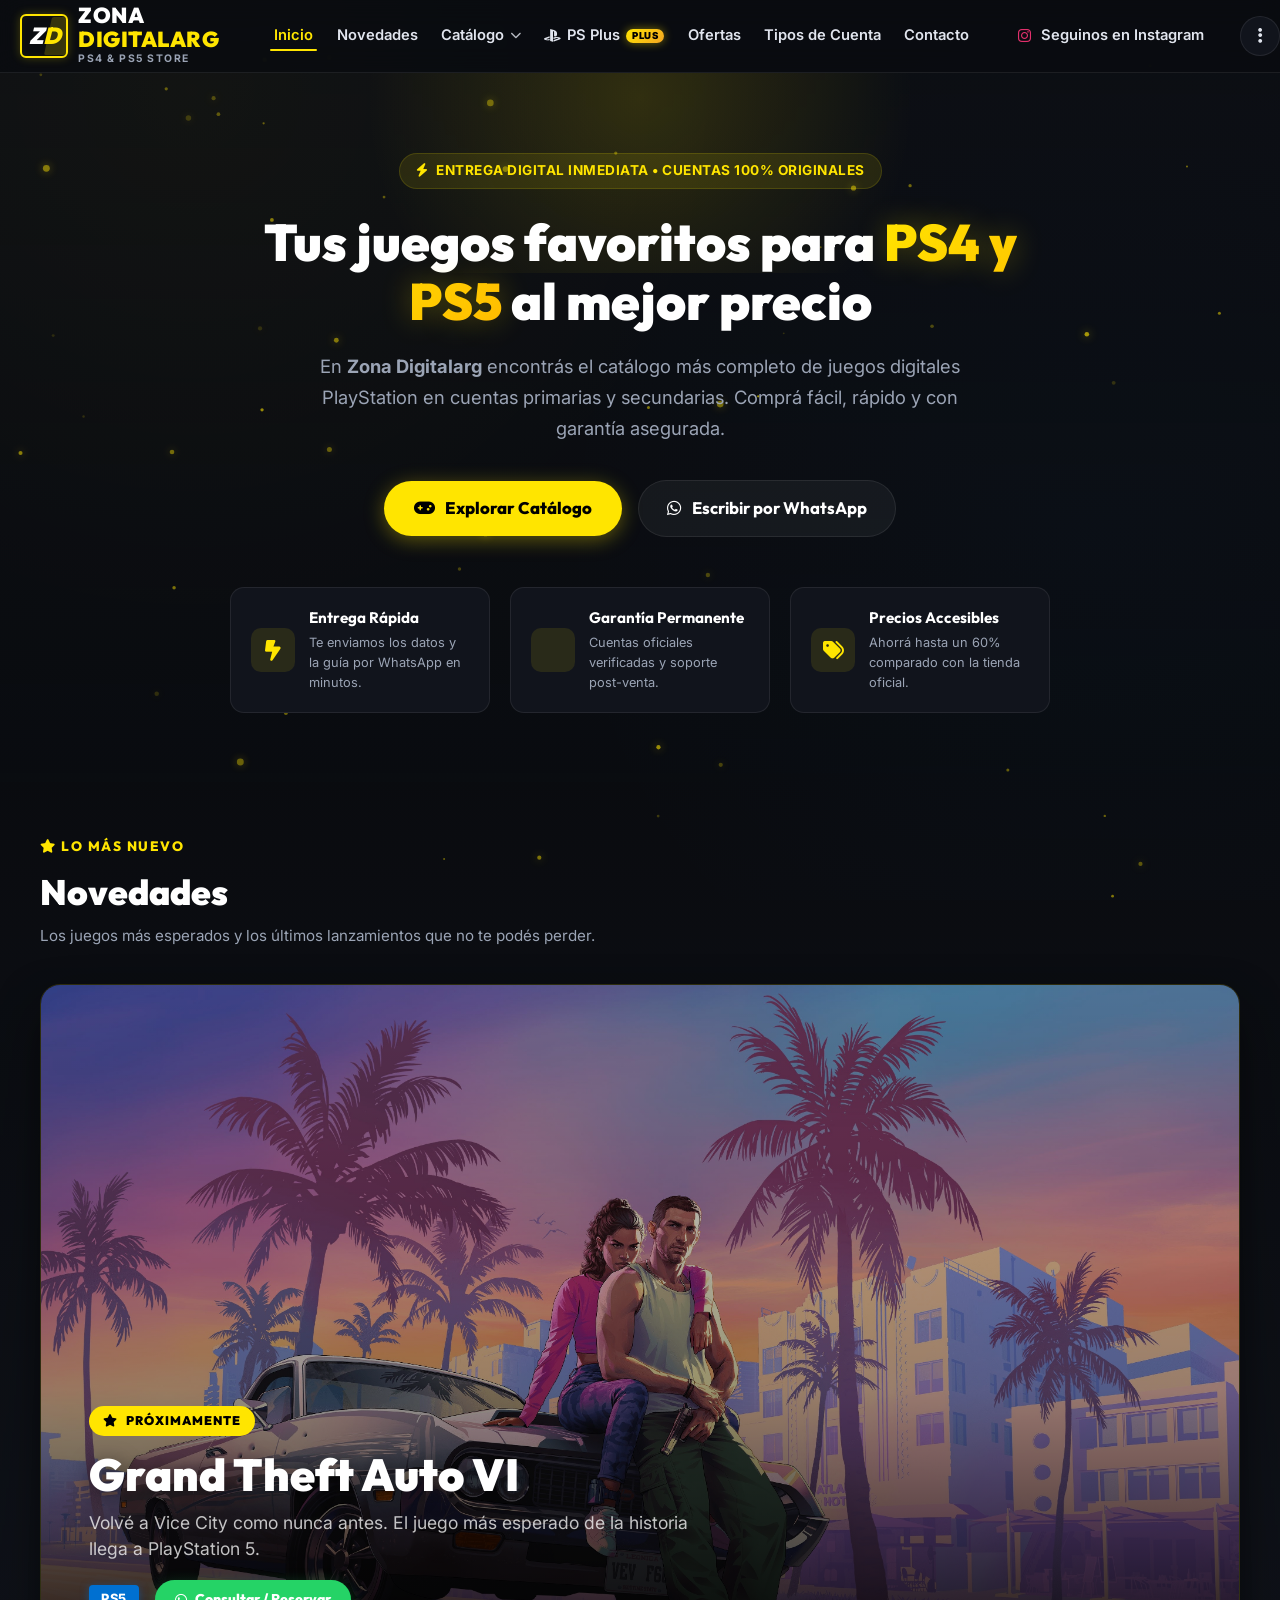
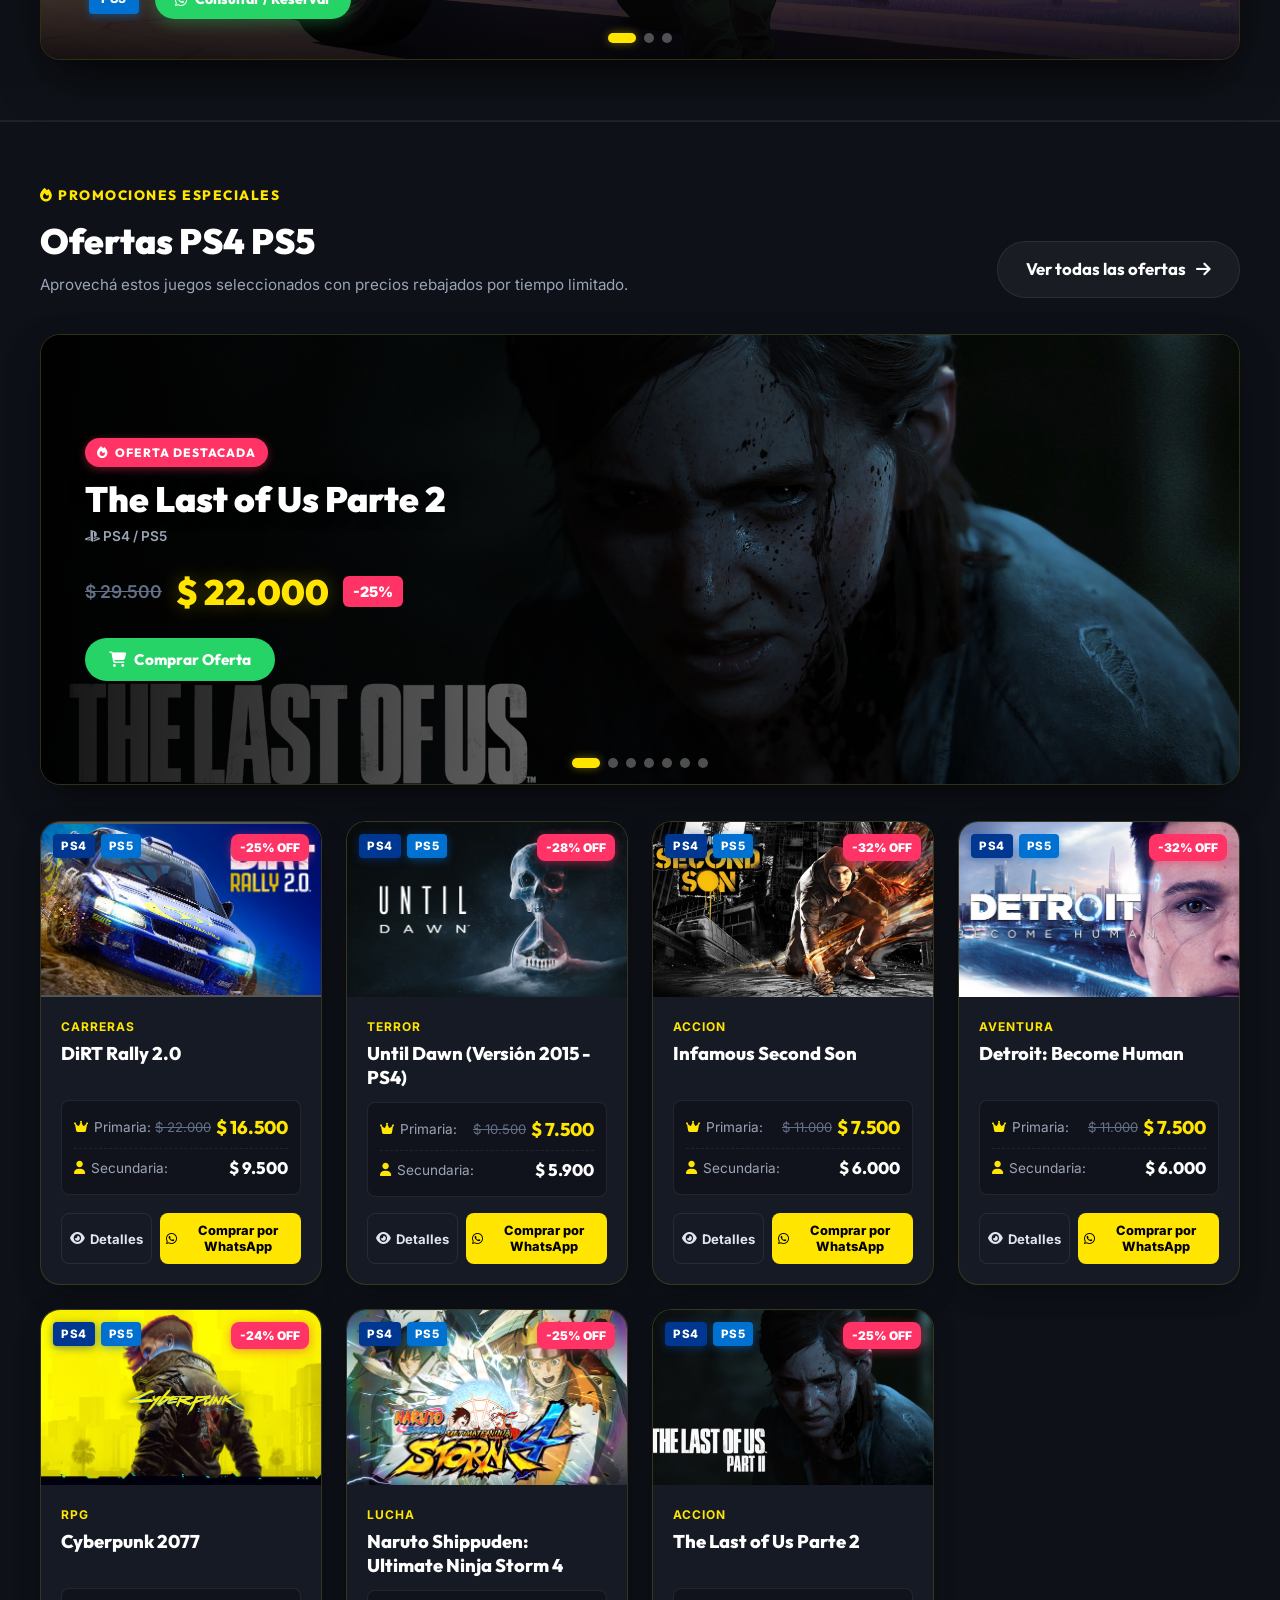
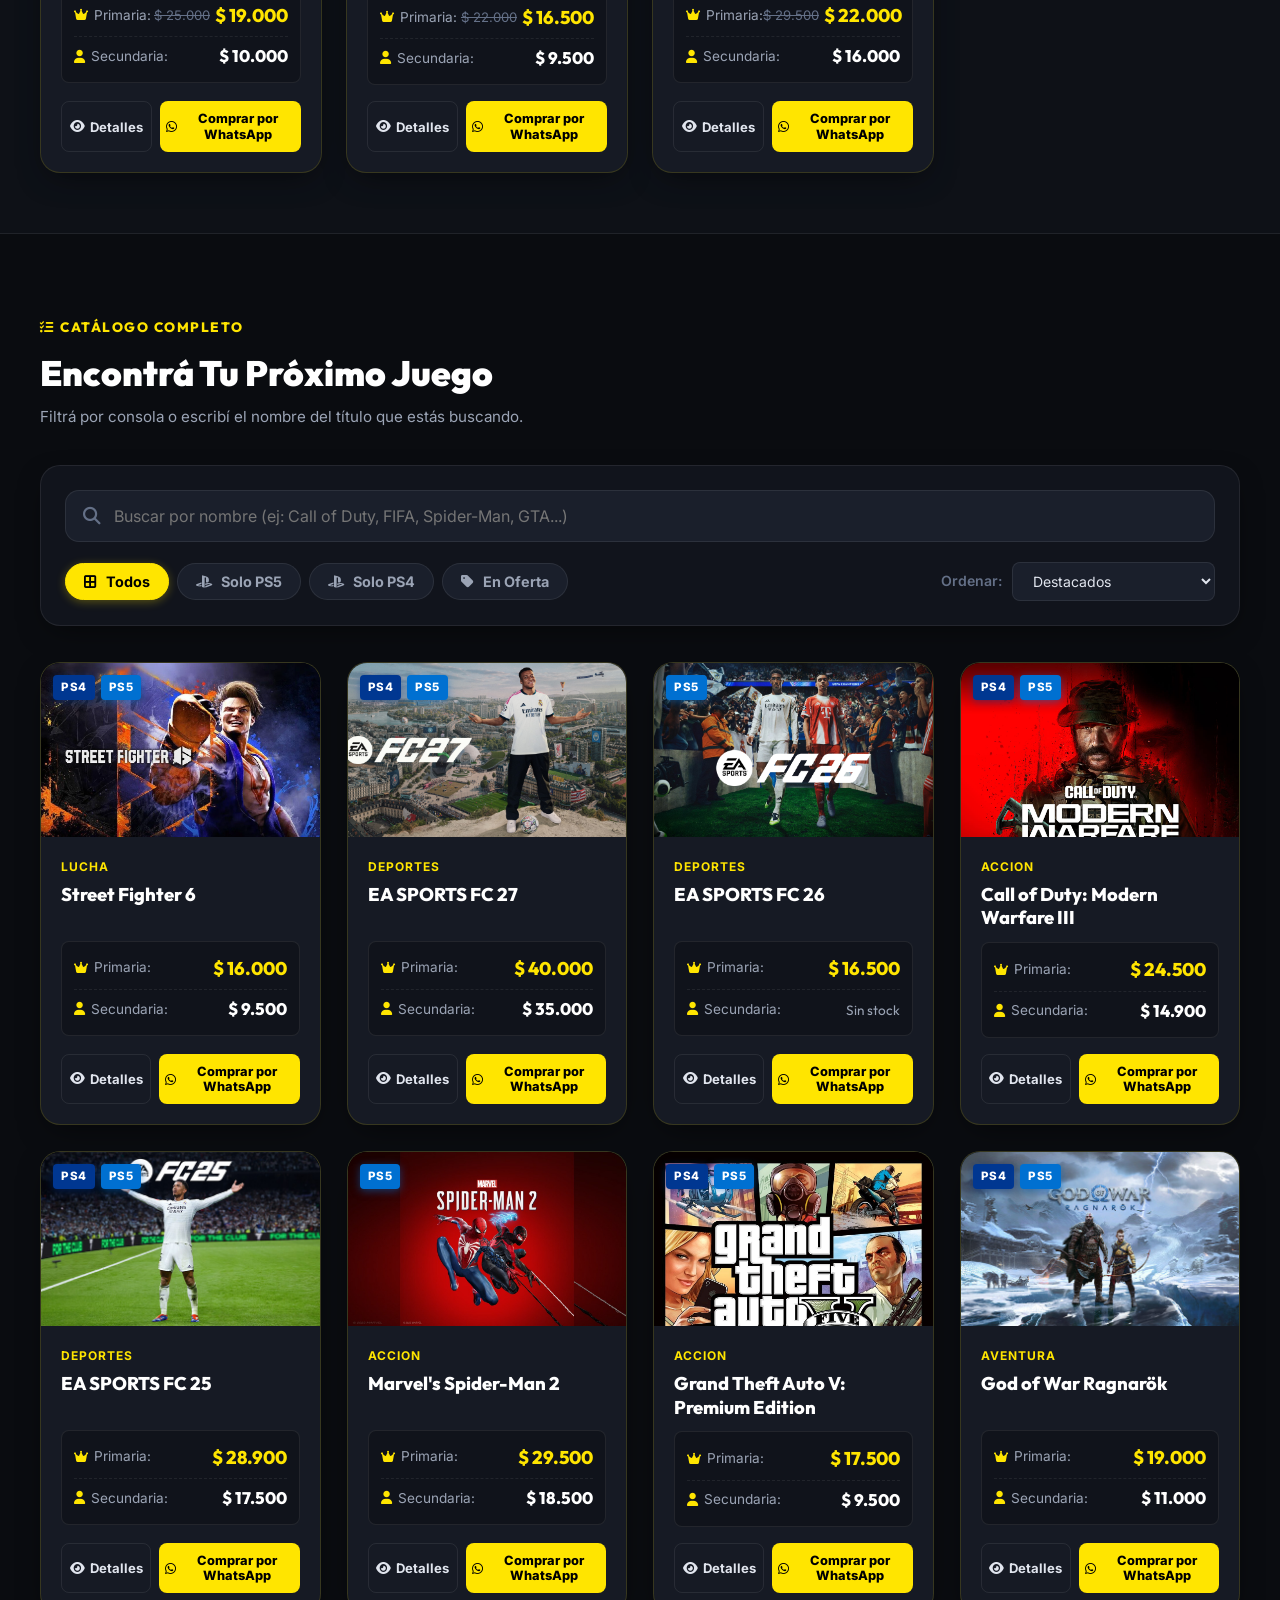
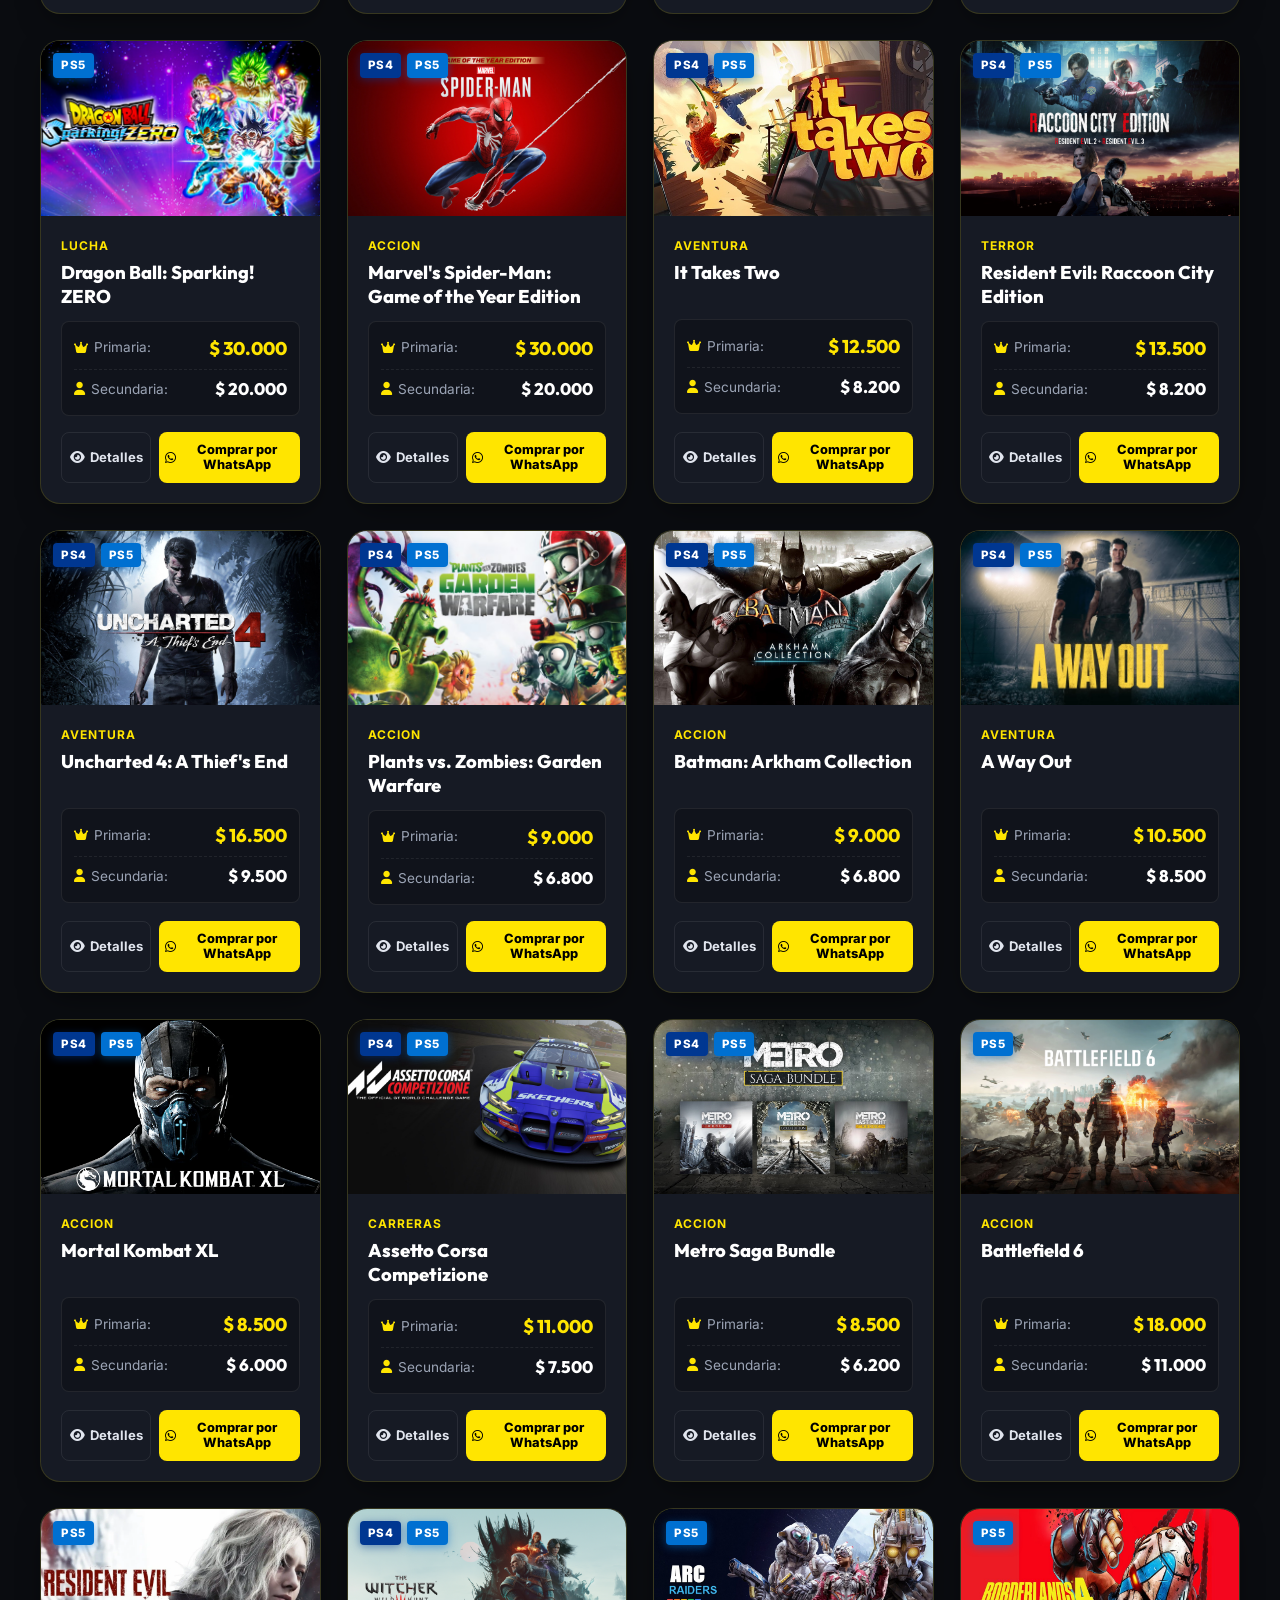
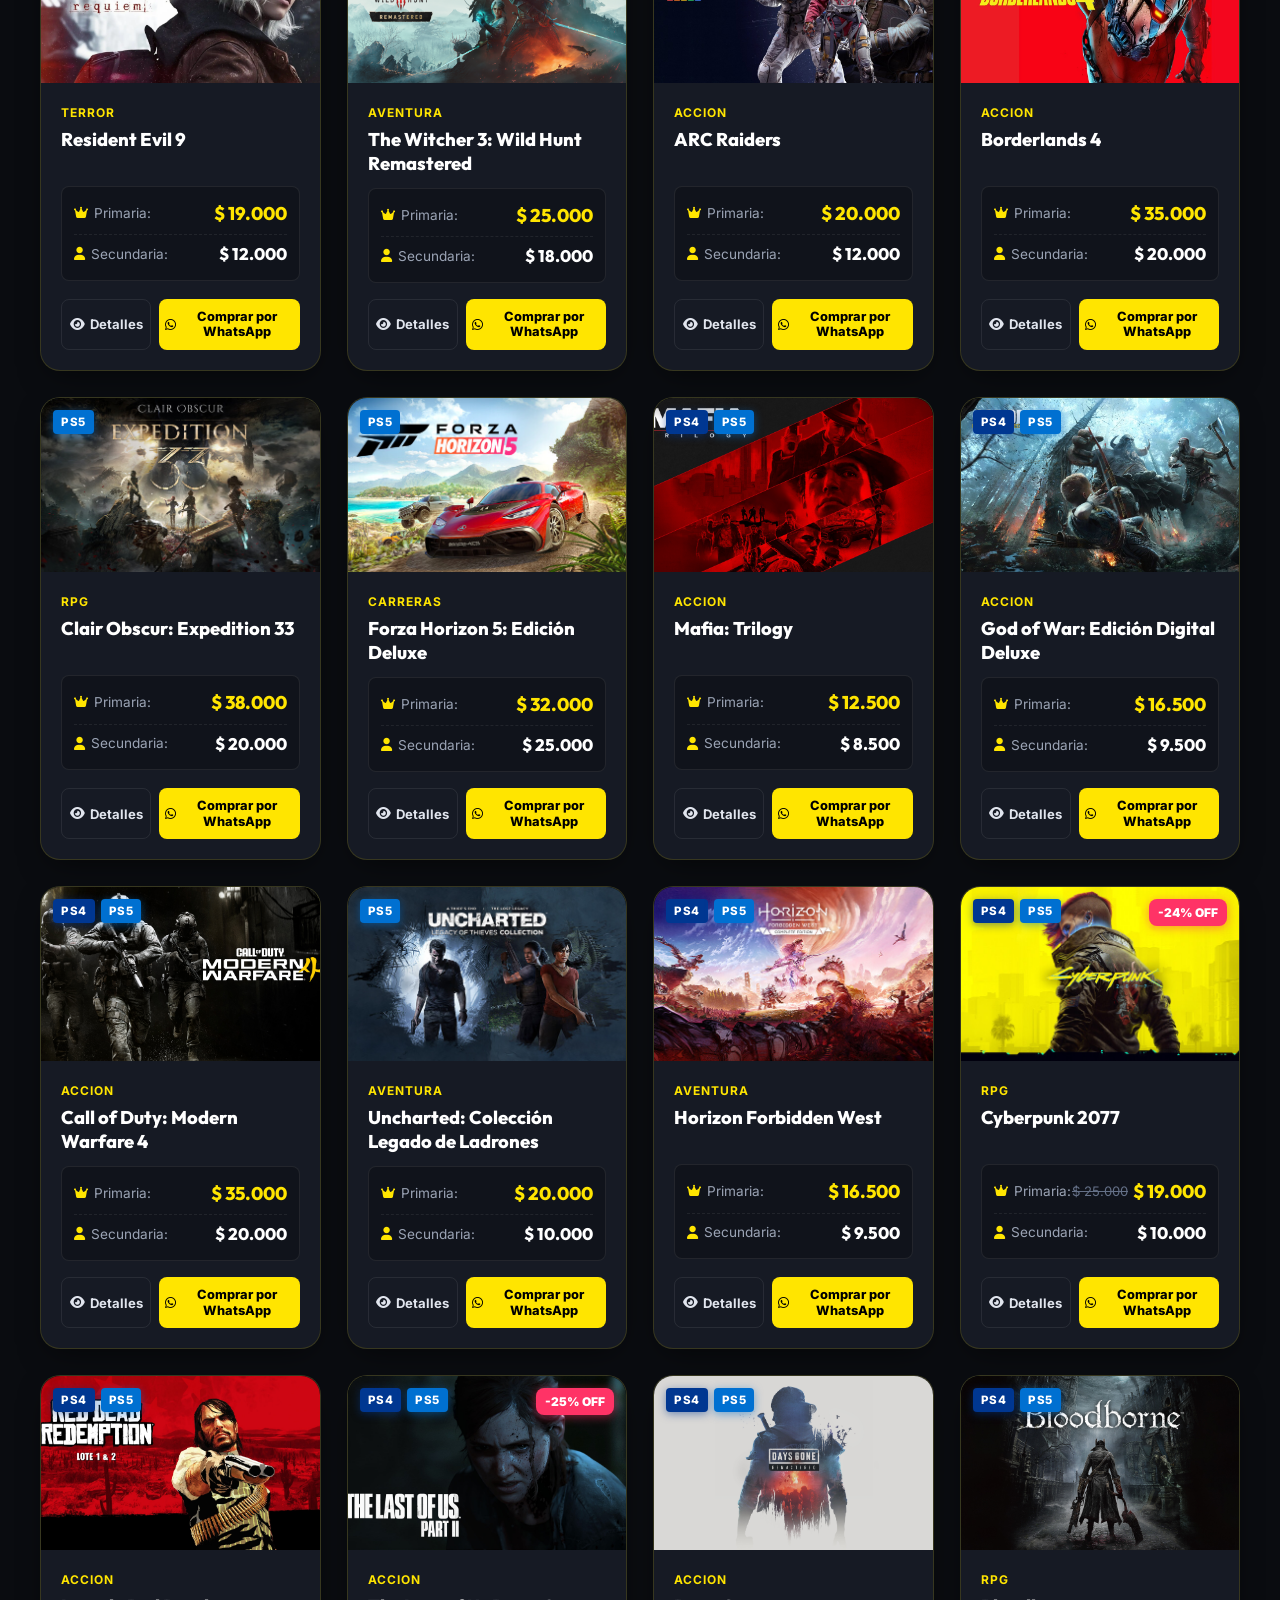
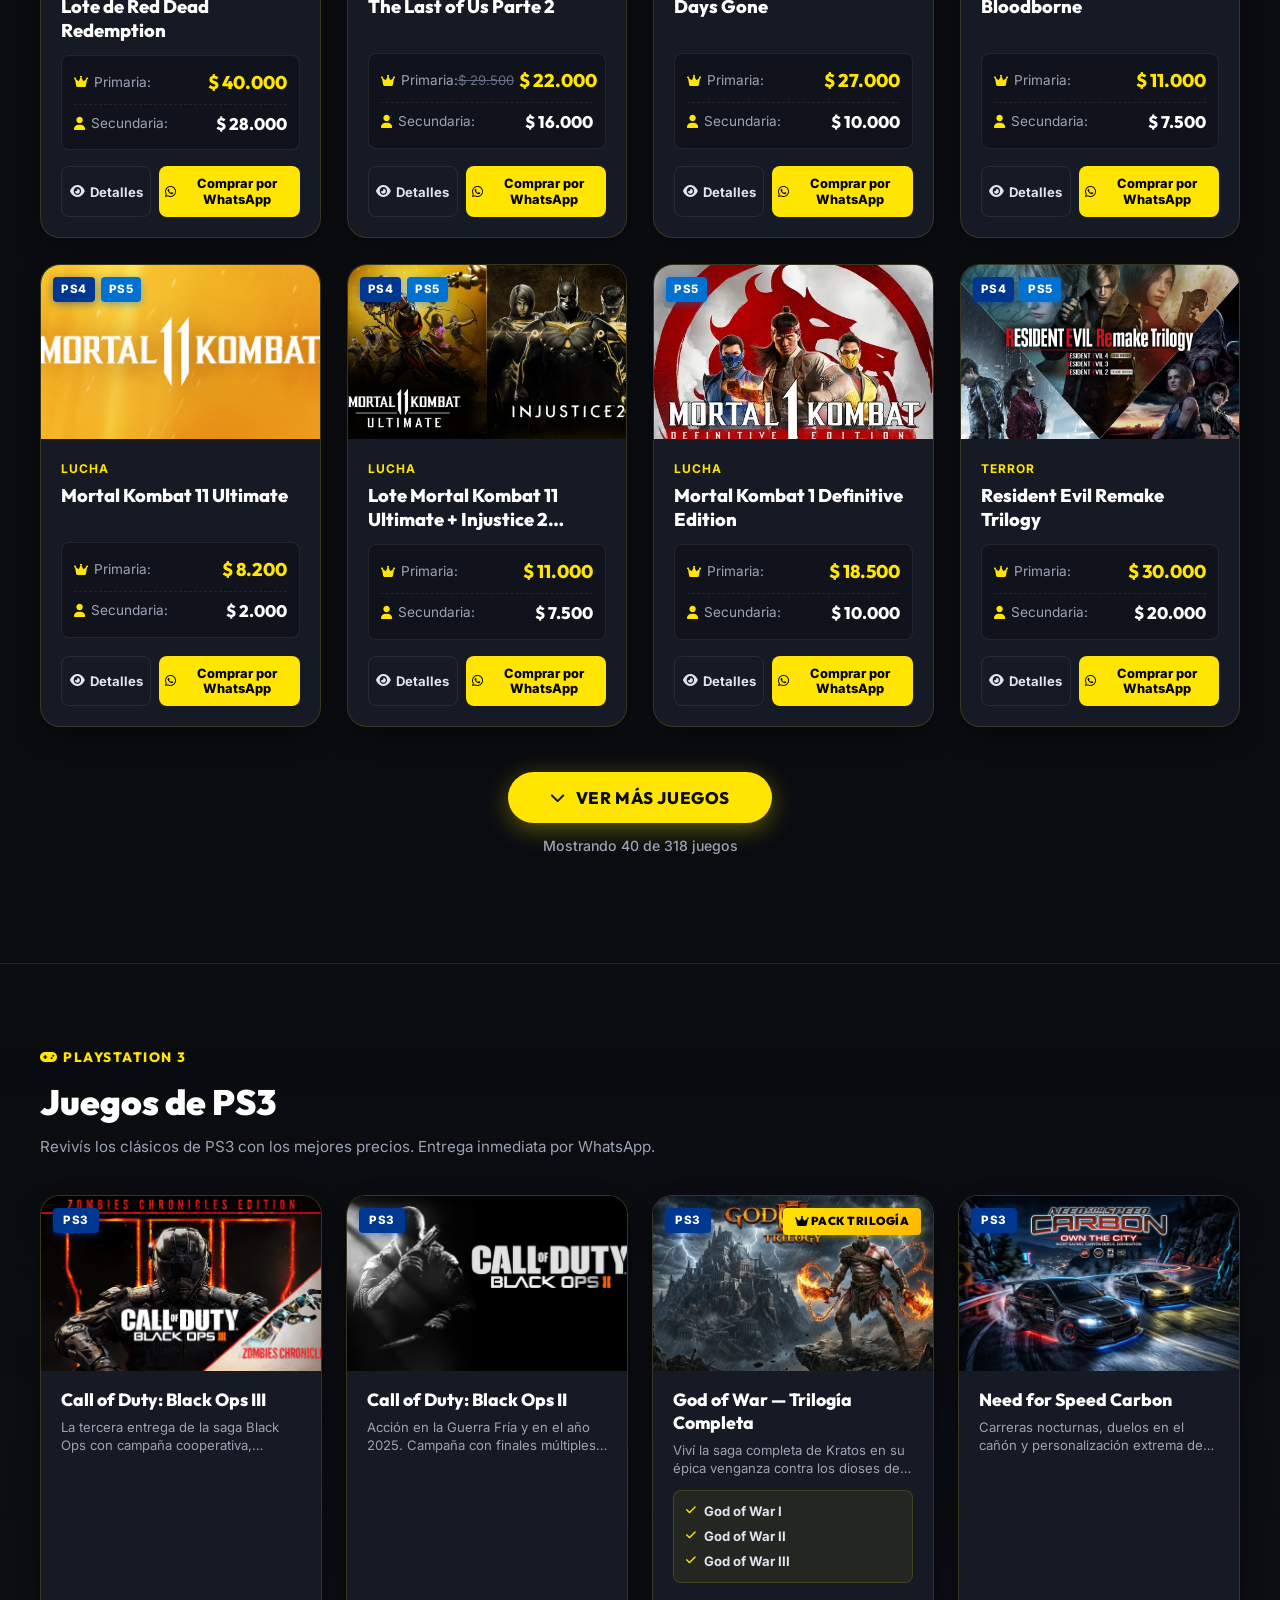
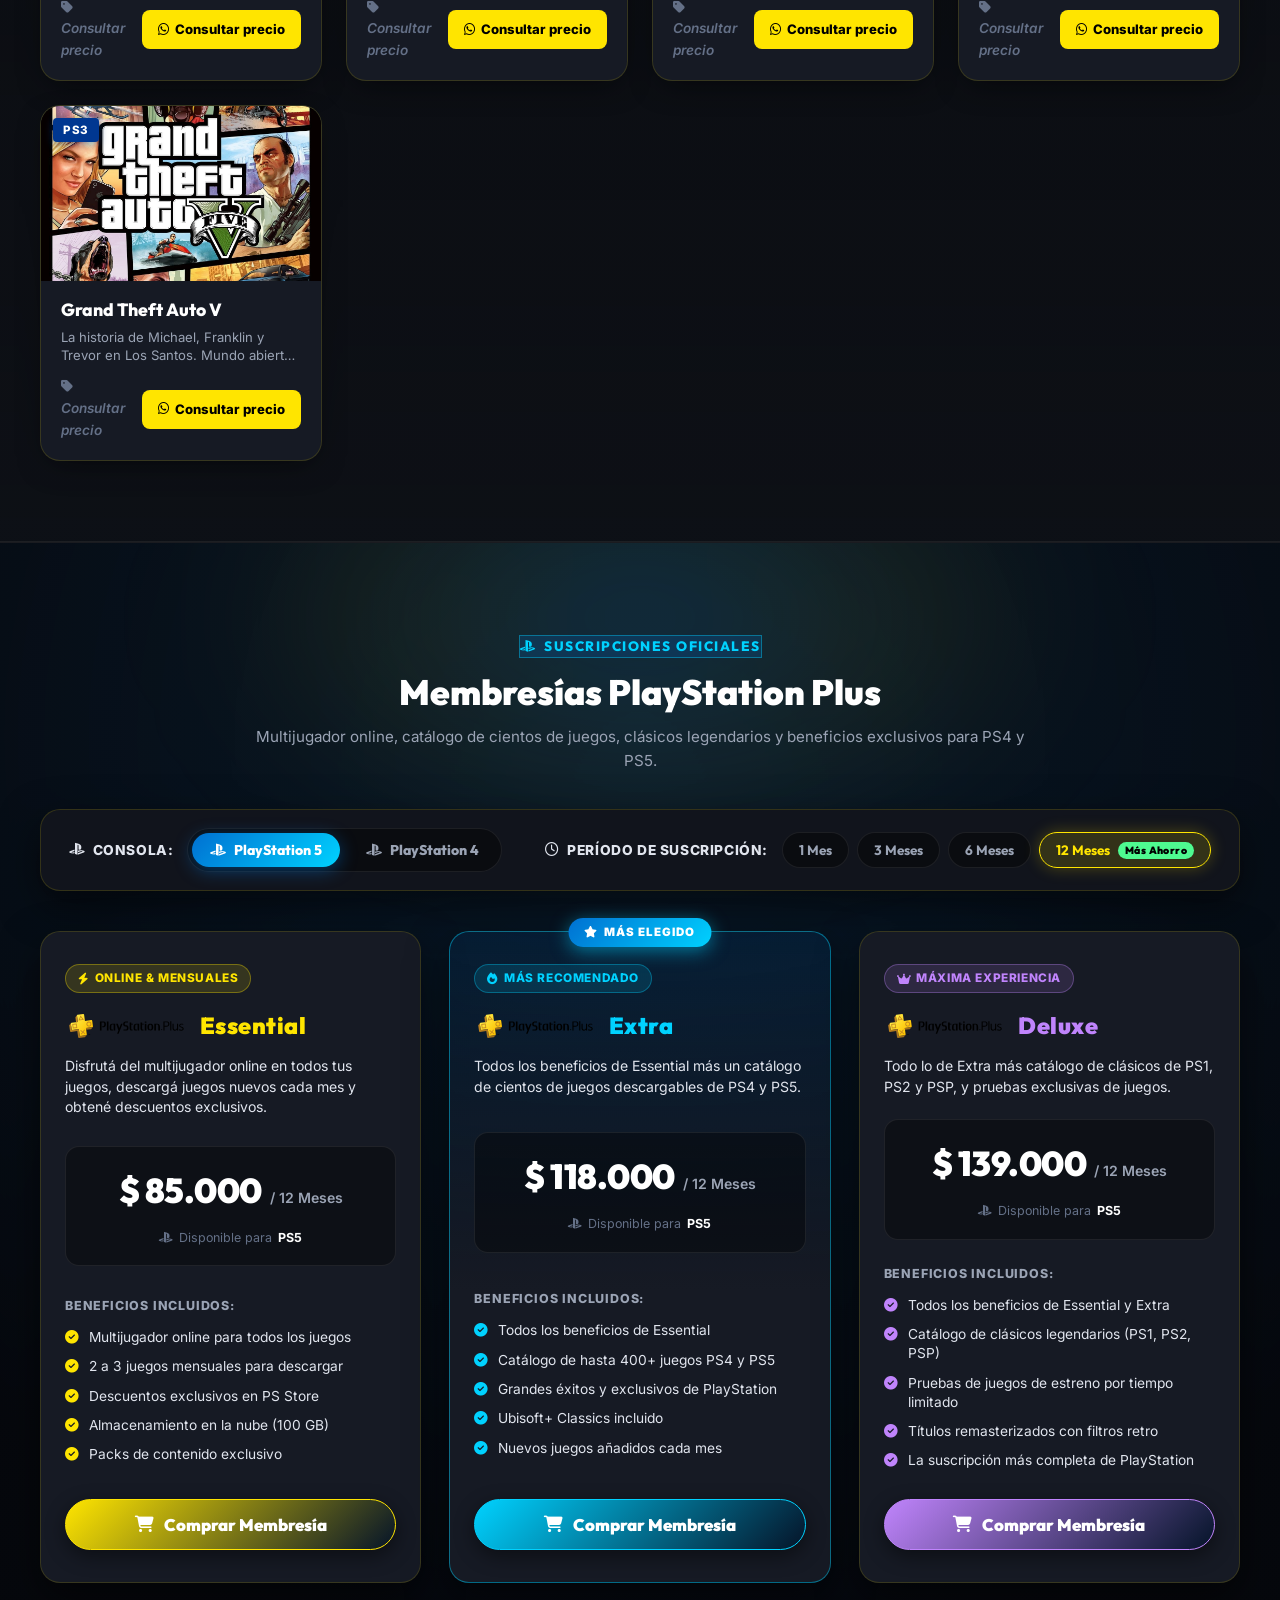
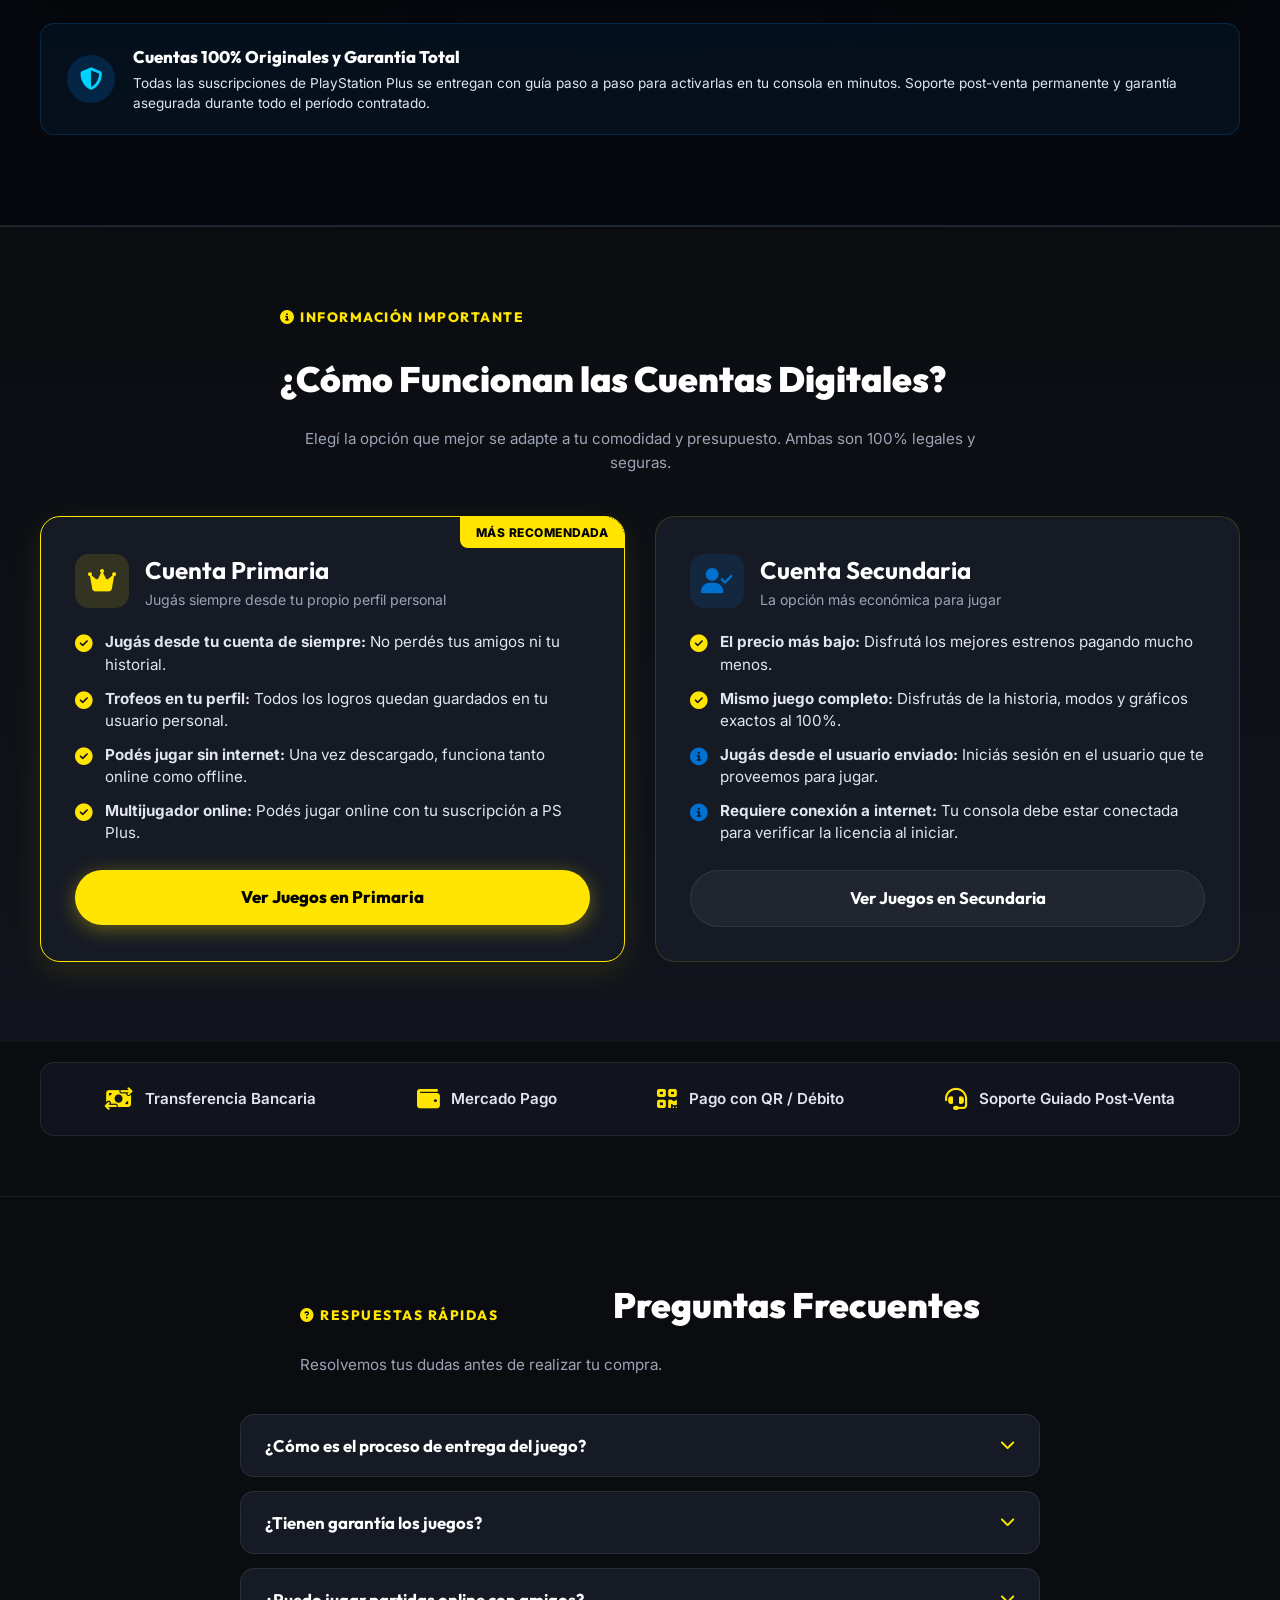
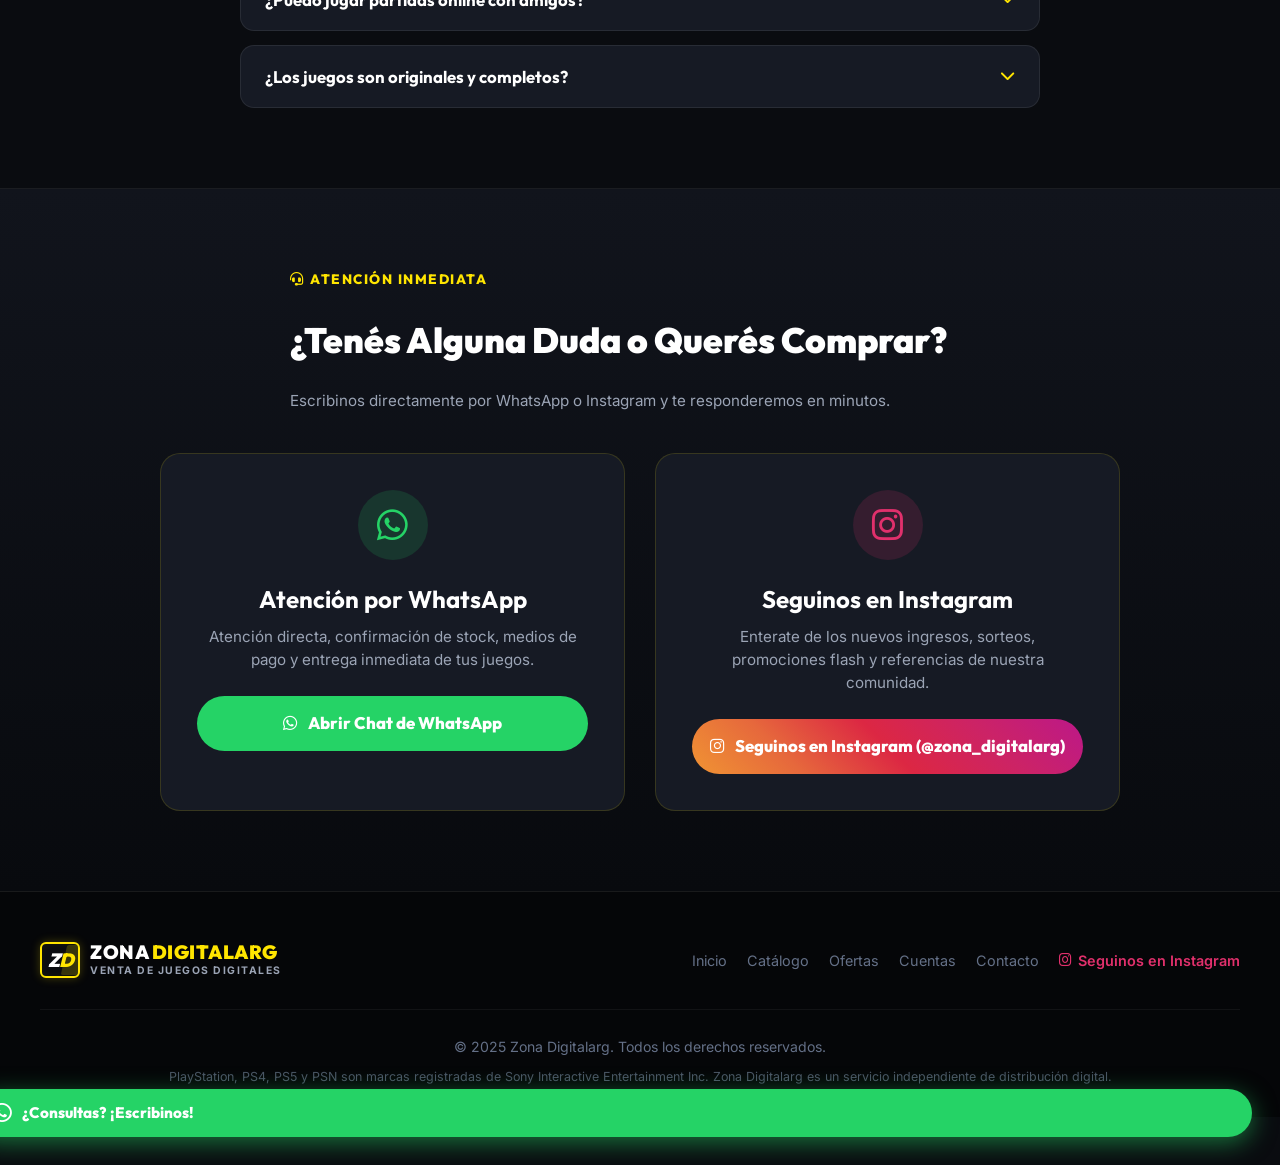
==== index.html @ 9604662e "Add files via upload" ====
<!DOCTYPE html>
<html lang="es">
<head>
    <meta charset="UTF-8">
    <meta name="viewport" content="width=device-width, initial-scale=1.0">
    <title>Zona Digitalarg | Juegos Digitales PS4 y PS5 - Cuentas Originales y Garantía</title>
    <meta name="description" content="Catálogo online de Zona Digitalarg. Encontrá los mejores juegos digitales para PlayStation 4 y PlayStation 5. Cuentas primarias y secundarias con entrega inmediata y garantía.">
    
    <!-- Favicon & Iconos Oficiales -->
    <link rel="icon" type="image/png" href="zd-logo-icon.png">
    <link rel="apple-touch-icon" href="zd-logo-icon.png">

    <!-- Open Graph (Facebook, Instagram, WhatsApp, Messenger) -->
    <meta property="og:type" content="website">
    <meta property="og:url" content="https://zonadigitalarg.com.ar/">
    <meta property="og:title" content="Zona Digitalarg | Juegos Digitales PS4 y PS5">
    <meta property="og:description" content="🎮 Los mejores juegos digitales para PS4 y PS5. Cuentas primarias y secundarias originales con entrega inmediata por WhatsApp y garantía total. ¡Mirá nuestro catálogo y ofertas!">
    <meta property="og:image" content="https://zonadigitalarg.com.ar/og-banner.jpg">
    <meta property="og:image:secure_url" content="https://zonadigitalarg.com.ar/og-banner.jpg">
    <meta property="og:image:type" content="image/jpeg">
    <meta property="og:image:width" content="1200">
    <meta property="og:image:height" content="630">
    <meta property="og:image:alt" content="Zona Digitalarg - Juegos Digitales PS4 y PS5">
    <meta property="og:site_name" content="Zona Digitalarg">
    <meta property="og:locale" content="es_AR">

    <!-- Twitter / X Cards -->
    <meta name="twitter:card" content="summary_large_image">
    <meta name="twitter:url" content="https://zonadigitalarg.com.ar/">
    <meta name="twitter:title" content="Zona Digitalarg | Juegos Digitales PS4 y PS5">
    <meta name="twitter:description" content="Los mejores juegos digitales para PlayStation 4 y PlayStation 5 al mejor precio en pesos argentinos con garantía oficial.">
    <meta name="twitter:image" content="https://zonadigitalarg.com.ar/og-banner.jpg">
    
    <!-- Google Fonts: Outfit y Inter -->
    <link rel="preconnect" href="https://fonts.googleapis.com">
    <link rel="preconnect" href="https://fonts.gstatic.com" crossorigin>
    <link href="https://fonts.googleapis.com/css2?family=Inter:wght@400;500;600;700&family=Outfit:wght@600;700;800;900&display=swap" rel="stylesheet">
    
    <!-- FontAwesome 6 (Iconos oficiales) -->
    <link rel="stylesheet" href="https://cdnjs.cloudflare.com/ajax/libs/font-awesome/6.4.2/css/all.min.css">
    
    <!-- Hoja de Estilos -->
    <link rel="stylesheet" href="style.css?v=3.0">
</head>
<body>

    <!-- Canvas para partículas animadas del fondo -->
    <canvas id="particlesCanvas"></canvas>

    <!-- ====================================================================
         1. ENCABEZADO Y BARRA DE NAVEGACIÓN
         ==================================================================== -->
    <header class="site-header" id="header">
        <div class="container nav-container">
            <!-- Logo ZONA DIGITALARG (Esquina superior izquierda) -->
            <a href="#inicio" class="logo logo-custom" id="mainLogo">
                <div class="logo-zd-badge" id="logoIconContainer">
                    <div class="logo-zd-brush"></div>
                    <span class="logo-zd-text"><span class="logo-zd-z">Z</span><span class="logo-zd-d">D</span></span>
                </div>
                <div class="logo-text">
                    <div class="logo-title">ZONA <span>DIGITALARG</span></div>
                    <span class="logo-badge">PS4 &amp; PS5 Store</span>
                </div>
            </a>

            <!-- Menú de Navegación Principal -->
            <nav>
                <ul class="nav-links" id="navLinks">
                    <li><a href="#inicio" class="nav-link active">Inicio</a></li>
                    <li><a href="#novedades" class="nav-link">Novedades</a></li>
                    <li class="nav-dropdown-item" id="catalogoDropdownItem">
                        <a href="#catalogo" class="nav-link nav-link-dropdown" id="catalogoMenuLink">
                            <span>Catálogo</span>
                            <i class="fa-solid fa-chevron-down nav-dropdown-icon"></i>
                        </a>
                        <ul class="nav-dropdown-menu" id="catalogoDropdown">
                            <li><a href="#catalogo" class="dropdown-link" data-filter-plat="PS4"><i class="fa-brands fa-playstation"></i> <span>Juegos de PS4</span></a></li>
                            <li><a href="#catalogo" class="dropdown-link" data-filter-plat="PS5"><i class="fa-brands fa-playstation"></i> <span>Juegos de PS5</span></a></li>
                            <li><a href="#ps3-games" class="dropdown-link" data-target="ps3"><i class="fa-solid fa-gamepad"></i> <span>Juegos de PS3</span></a></li>
                        </ul>
                    </li>
                    <li><a href="#ps-plus" class="nav-link nav-link-psplus" id="navPsPlusLink"><i class="fa-brands fa-playstation"></i> <span>PS Plus</span> <span class="nav-psplus-tag">PLUS</span></a></li>
                    <li><a href="#ofertas" class="nav-link">Ofertas</a></li>
                    <li><a href="#cuentas-info" class="nav-link">Tipos de Cuenta</a></li>
                    <li><a href="#contacto" class="nav-link">Contacto</a></li>
                    <li><a href="https://www.instagram.com/zona_digitalarg/" target="_blank" rel="noopener noreferrer" class="nav-link nav-link-ig" id="navIgLink"><i class="fa-brands fa-instagram"></i> <span>Seguinos en Instagram</span></a></li>
                </ul>
            </nav>

            <!-- Acciones Derecha: Menú 3 Puntos y WhatsApp -->
            <div class="nav-actions">
                <!-- Menú de Tres Puntos (Opciones Secundarias) -->
                <div class="dots-menu-container">
                    <button class="btn-dots" id="dotsMenuBtn" aria-label="Menú de opciones secundarias" title="Más opciones">
                        <i class="fa-solid fa-ellipsis-vertical"></i>
                    </button>
                    <!-- Menú Desplegable -->
                    <div class="dots-dropdown" id="dotsDropdown">
                        <button class="dots-item" onclick="openInfoModal('comoComprar')">
                            <i class="fa-solid fa-cart-shopping"></i>
                            <span>¿Cómo comprar?</span>
                        </button>
                        <button class="dots-item" onclick="openInfoModal('tiposCuenta')">
                            <i class="fa-solid fa-users-gear"></i>
                            <span>Primaria vs Secundaria</span>
                        </button>
                        <button class="dots-item" onclick="openInfoModal('garantia')">
                            <i class="fa-solid fa-shield-halved"></i>
                            <span>Garantía y Seguridad</span>
                        </button>
                        <div class="dots-divider"></div>
                        <button class="dots-item" onclick="openInfoModal('faq')">
                            <i class="fa-solid fa-circle-question"></i>
                            <span>Preguntas Frecuentes</span>
                        </button>
                        <div class="dots-divider"></div>
                        <a href="https://www.instagram.com/zona_digitalarg/" target="_blank" rel="noopener noreferrer" class="dots-item" id="dotsIgLink" style="text-decoration: none;">
                            <i class="fa-brands fa-instagram" style="color: #E1306C;"></i>
                            <span>Seguinos en Instagram</span>
                        </a>
                    </div>
                </div>

                <!-- Botón Contacto WhatsApp en Nav -->
                <a href="https://wa.me/5491124660453?text=Hola%2C%20quiero%20hacer%20una%20consulta%20sobre%20los%20juegos%20digitales%20%F0%9F%8E%AE" target="_blank" rel="noopener noreferrer" class="btn-nav-wa" id="navWaBtn" title="Contactar por WhatsApp">
                    <i class="fa-brands fa-whatsapp"></i>
                    <span>WhatsApp</span>
                </a>

                <!-- Botón Menú Mobile Hamburguesa -->
                <button class="mobile-toggle" id="mobileToggle" aria-label="Abrir menú de navegación">
                    <i class="fa-solid fa-bars"></i>
                </button>
            </div>
        </div>
    </header>


    <!-- ====================================================================
         2. SECCIÓN HERO (PORTADA PRINCIPAL)
         ==================================================================== -->
    <section class="hero" id="inicio">
        <div class="hero-glow"></div>
        <div class="container hero-content">
            <div class="hero-pill">
                <i class="fa-solid fa-bolt"></i>
                <span>ENTREGA DIGITAL INMEDIATA • CUENTAS 100% ORIGINALES</span>
            </div>

            <h1 class="hero-title">
                Tus juegos favoritos para <span class="text-highlight">PS4 y PS5</span> al mejor precio
            </h1>

            <p class="hero-description">
                En <strong>Zona Digitalarg</strong> encontrás el catálogo más completo de juegos digitales PlayStation en cuentas primarias y secundarias. Comprá fácil, rápido y con garantía asegurada.
            </p>

            <div class="hero-buttons">
                <a href="#catalogo" class="btn-primary">
                    <i class="fa-solid fa-gamepad"></i>
                    <span>Explorar Catálogo</span>
                </a>
                <a href="https://wa.me/5491124660453?text=Hola%2C%20quiero%20hacer%20una%20consulta%20sobre%20los%20juegos%20digitales%20%F0%9F%8E%AE" target="_blank" rel="noopener noreferrer" class="btn-secondary" id="heroWaBtn">
                    <i class="fa-brands fa-whatsapp"></i>
                    <span>Escribir por WhatsApp</span>
                </a>
            </div>

            <!-- Badges de Confianza -->
            <div class="hero-features">
                <div class="feature-box">
                    <div class="feature-icon">
                        <i class="fa-solid fa-bolt-lightning"></i>
                    </div>
                    <div class="feature-text">
                        <h4>Entrega Rápida</h4>
                        <p>Te enviamos los datos y la guía por WhatsApp en minutos.</p>
                    </div>
                </div>

                <div class="feature-box">
                    <div class="feature-icon">
                        <i class="fa-solid fa-shield-check"></i>
                    </div>
                    <div class="feature-text">
                        <h4>Garantía Permanente</h4>
                        <p>Cuentas oficiales verificadas y soporte post-venta.</p>
                    </div>
                </div>

                <div class="feature-box">
                    <div class="feature-icon">
                        <i class="fa-solid fa-tags"></i>
                    </div>
                    <div class="feature-text">
                        <h4>Precios Accesibles</h4>
                        <p>Ahorrá hasta un 60% comparado con la tienda oficial.</p>
                    </div>
                </div>
            </div>
        </div>
    </section>


    <!-- ====================================================================
         2.5 SECCIÓN DE NOVEDADES (CARRUSEL)
         ==================================================================== -->
    <section class="novedades-section" id="novedades">
        <div class="container">
            <div class="section-header">
                <div>
                    <span class="section-tag"><i class="fa-solid fa-star"></i> Lo Más Nuevo</span>
                    <h2 class="section-title">Novedades</h2>
                    <p class="section-subtitle">Los juegos más esperados y los últimos lanzamientos que no te podés perder.</p>
                </div>
            </div>

            <!-- Carrusel de Novedades -->
            <div class="novedades-carousel" id="novedadesCarousel">
                <div class="novedades-track" id="novedadesTrack">
                    <!-- Se carga dinámicamente desde app.js -->
                </div>

                <!-- Controles del carrusel -->
                <button class="carousel-btn carousel-btn-prev" id="novedadesPrev" aria-label="Anterior">
                    <i class="fa-solid fa-chevron-left"></i>
                </button>
                <button class="carousel-btn carousel-btn-next" id="novedadesNext" aria-label="Siguiente">
                    <i class="fa-solid fa-chevron-right"></i>
                </button>

                <!-- Indicadores -->
                <div class="carousel-indicators" id="novedadesIndicators">
                    <!-- Se genera dinámicamente -->
                </div>
            </div>
        </div>
    </section>


    <!-- ====================================================================
         3. SECCIÓN DE OFERTAS DESTACADAS
         ==================================================================== -->
    <section class="offers-section" id="ofertas">
        <div class="container">
            <div class="section-header">
                <div>
                    <span class="section-tag"><i class="fa-solid fa-fire"></i> Promociones Especiales</span>
                    <h2 class="section-title">Ofertas PS4 PS5</h2>
                    <p class="section-subtitle">Aprovechá estos juegos seleccionados con precios rebajados por tiempo limitado.</p>
                </div>
                <a href="#catalogo" class="btn-secondary" onclick="filterByOffer()">
                    <span>Ver todas las ofertas</span>
                    <i class="fa-solid fa-arrow-right"></i>
                </a>
            </div>

            <!-- Showcase de Ofertas con imágenes grandes -->
            <div class="offers-showcase" id="offersShowcase">
                <div class="offers-showcase-track" id="offersShowcaseTrack">
                    <!-- Se carga dinámicamente desde app.js -->
                </div>
                <button class="carousel-btn carousel-btn-prev" id="offersPrev" aria-label="Anterior">
                    <i class="fa-solid fa-chevron-left"></i>
                </button>
                <button class="carousel-btn carousel-btn-next" id="offersNext" aria-label="Siguiente">
                    <i class="fa-solid fa-chevron-right"></i>
                </button>
                <div class="carousel-indicators" id="offersIndicators">
                    <!-- Se genera dinámicamente -->
                </div>
            </div>

            <!-- Grilla donde se muestran los juegos en oferta -->
            <div class="offers-grid" id="offersGrid">
                <!-- Se cargará automáticamente desde app.js -->
            </div>
        </div>
    </section>


    <!-- ====================================================================
         4. SECCIÓN CATÁLOGO INTERACTIVO COMPLETO
         ==================================================================== -->
    <section class="catalog-section" id="catalogo">
        <div class="container">
            <div class="section-header">
                <div>
                    <span class="section-tag"><i class="fa-solid fa-list-check"></i> Catálogo Completo</span>
                    <h2 class="section-title">Encontrá Tu Próximo Juego</h2>
                    <p class="section-subtitle">Filtrá por consola o escribí el nombre del título que estás buscando.</p>
                </div>
            </div>

            <!-- Barra de Herramientas: Buscador y Filtros -->
            <div class="catalog-toolbar">
                <!-- Buscador en tiempo real -->
                <div class="search-wrapper">
                    <i class="fa-solid fa-magnifying-glass search-icon"></i>
                    <input type="text" id="searchInput" class="search-input" placeholder="Buscar por nombre (ej: Call of Duty, FIFA, Spider-Man, GTA...)" autocomplete="off">
                    <button class="clear-search-btn" id="clearSearchBtn" title="Limpiar búsqueda">
                        <i class="fa-solid fa-xmark"></i>
                    </button>
                </div>

                <!-- Filtros por Plataforma y Categoría -->
                <div class="filter-row">
                    <div class="platform-filters">
                        <button class="filter-btn active" data-platform="all">
                            <i class="fa-solid fa-border-all"></i> Todos
                        </button>
                        <button class="filter-btn" data-platform="PS5">
                            <i class="fa-brands fa-playstation"></i> Solo PS5
                        </button>
                        <button class="filter-btn" data-platform="PS4">
                            <i class="fa-brands fa-playstation"></i> Solo PS4
                        </button>
                        <button class="filter-btn" data-category="ofertas">
                            <i class="fa-solid fa-tag"></i> En Oferta
                        </button>
                    </div>

                    <!-- Ordenar por Precio -->
                    <div class="sort-wrapper">
                        <label for="sortSelect" class="sort-label">Ordenar:</label>
                        <select id="sortSelect" class="sort-select">
                            <option value="featured">Destacados</option>
                            <option value="price-asc">Precio: Menor a Mayor</option>
                            <option value="price-desc">Precio: Mayor a Menor</option>
                            <option value="name-asc">Nombre: A - Z</option>
                        </select>
                    </div>
                </div>
            </div>

            <!-- Grilla Principal del Catálogo de Juegos -->
            <div class="games-grid" id="gamesGrid">
                <!-- Se cargará automáticamente con JavaScript -->
            </div>

            <!-- Botón Ver Más Juegos (Zona Digital) -->
            <div id="loadMoreContainer" class="load-more-container" style="display: none;">
                <button id="loadMoreBtn" class="btn-load-more" onclick="loadMoreGames()">
                    <i class="fa-solid fa-chevron-down"></i> Ver más juegos
                </button>
                <span id="loadMoreCounter" class="load-more-counter"></span>
            </div>
        </div>
    </section>


    <!-- ====================================================================
         4.5 SECCIÓN JUEGOS DE PS3
         ==================================================================== -->
    <section class="ps3-section" id="ps3-games">
        <div class="container">
            <div class="section-header">
                <div>
                    <span class="section-tag"><i class="fa-solid fa-gamepad"></i> PlayStation 3</span>
                    <h2 class="section-title">Juegos de PS3</h2>
                    <p class="section-subtitle">Revivís los clásicos de PS3 con los mejores precios. Entrega inmediata por WhatsApp.</p>
                </div>
            </div>

            <!-- Grilla de juegos PS3 -->
            <div class="ps3-grid" id="ps3Grid">
                <!-- Se carga dinámicamente desde app.js -->
            </div>
        </div>
    </section>


    <!-- ====================================================================
         4.8 SECCIÓN MEMBRESÍAS PLAYSTATION PLUS (PS4 Y PS5)
         ==================================================================== -->
    <section class="psplus-section" id="ps-plus">
        <div class="psplus-ambient-glow"></div>
        <div class="container">
            <div class="section-header psplus-section-header">
                <div>
                    <span class="section-tag psplus-section-tag"><i class="fa-brands fa-playstation"></i> Suscripciones Oficiales</span>
                    <h2 class="section-title">Membresías PlayStation Plus</h2>
                    <p class="section-subtitle">Multijugador online, catálogo de cientos de juegos, clásicos legendarios y beneficios exclusivos para PS4 y PS5.</p>
                </div>
            </div>

            <!-- Selector Interactivo: Consola y Período -->
            <div class="psplus-filter-card">
                <!-- Selector de Consola -->
                <div class="psplus-control-block">
                    <span class="psplus-control-title"><i class="fa-brands fa-playstation"></i> Consola:</span>
                    <div class="psplus-console-selector" id="psplusConsoleSelector">
                        <button type="button" class="psplus-console-btn active" data-console="PS5" onclick="setPsPlusConsole('PS5')">
                            <i class="fa-brands fa-playstation"></i> PlayStation 5
                        </button>
                        <button type="button" class="psplus-console-btn" data-console="PS4" onclick="setPsPlusConsole('PS4')">
                            <i class="fa-brands fa-playstation"></i> PlayStation 4
                        </button>
                    </div>
                </div>

                <!-- Selector de Duración -->
                <div class="psplus-control-block">
                    <span class="psplus-control-title"><i class="fa-regular fa-clock"></i> Período de suscripción:</span>
                    <div class="psplus-duration-selector" id="psplusDurationSelector">
                        <button type="button" class="psplus-time-btn" data-duration="1" onclick="setPsPlusDuration(1)">
                            <span>1 Mes</span>
                        </button>
                        <button type="button" class="psplus-time-btn" data-duration="3" onclick="setPsPlusDuration(3)">
                            <span>3 Meses</span>
                        </button>
                        <button type="button" class="psplus-time-btn" data-duration="6" onclick="setPsPlusDuration(6)">
                            <span>6 Meses</span>
                        </button>
                        <button type="button" class="psplus-time-btn active" data-duration="12" onclick="setPsPlusDuration(12)">
                            <span>12 Meses</span>
                            <span class="psplus-save-badge">Más Ahorro</span>
                        </button>
                    </div>
                </div>
            </div>

            <!-- Grilla de Planes: Essential, Extra, Deluxe -->
            <div class="psplus-plans-grid" id="psplusPlansGrid">
                <!-- Generado dinámicamente desde app.js -->
            </div>

            <!-- Banner Informativo de Garantía y Activación -->
            <div class="psplus-guarantee-banner">
                <div class="psplus-guarantee-icon">
                    <i class="fa-solid fa-shield-halved"></i>
                </div>
                <div class="psplus-guarantee-content">
                    <h4>Cuentas 100% Originales y Garantía Total</h4>
                    <p>Todas las suscripciones de PlayStation Plus se entregan con guía paso a paso para activarlas en tu consola en minutos. Soporte post-venta permanente y garantía asegurada durante todo el período contratado.</p>
                </div>
            </div>
        </div>
    </section>


    <!-- ====================================================================
         5. SECCIÓN EXPLICACIÓN: CUENTA PRIMARIA VS SECUNDARIA
         ==================================================================== -->
    <section class="accounts-info-section" id="cuentas-info">
        <div class="container">
            <div class="section-header" style="text-align: center; max-width: 720px; margin: 0 auto 30px;">
                <span class="section-tag"><i class="fa-solid fa-circle-info"></i> Información Importante</span>
                <h2 class="section-title">¿Cómo Funcionan las Cuentas Digitales?</h2>
                <p class="section-subtitle">Elegí la opción que mejor se adapte a tu comodidad y presupuesto. Ambas son 100% legales y seguras.</p>
            </div>

            <div class="accounts-grid">
                <!-- Tarjeta Cuenta Primaria -->
                <div class="account-card primary-card">
                    <span class="account-badge-top">Más Recomendada</span>
                    <div class="account-header">
                        <div class="account-icon">
                            <i class="fa-solid fa-crown"></i>
                        </div>
                        <div>
                            <h3>Cuenta Primaria</h3>
                            <p>Jugás siempre desde tu propio perfil personal</p>
                        </div>
                    </div>

                    <ul class="account-list">
                        <li>
                            <i class="fa-solid fa-check-circle"></i>
                            <span><strong>Jugás desde tu cuenta de siempre:</strong> No perdés tus amigos ni tu historial.</span>
                        </li>
                        <li>
                            <i class="fa-solid fa-check-circle"></i>
                            <span><strong>Trofeos en tu perfil:</strong> Todos los logros quedan guardados en tu usuario personal.</span>
                        </li>
                        <li>
                            <i class="fa-solid fa-check-circle"></i>
                            <span><strong>Podés jugar sin internet:</strong> Una vez descargado, funciona tanto online como offline.</span>
                        </li>
                        <li>
                            <i class="fa-solid fa-check-circle"></i>
                            <span><strong>Multijugador online:</strong> Podés jugar online con tu suscripción a PS Plus.</span>
                        </li>
                    </ul>

                    <a href="#catalogo" class="btn-primary" style="width: 100%;">
                        <span>Ver Juegos en Primaria</span>
                    </a>
                </div>

                <!-- Tarjeta Cuenta Secundaria -->
                <div class="account-card">
                    <div class="account-header">
                        <div class="account-icon" style="background: rgba(0, 112, 209, 0.15); color: var(--color-ps5);">
                            <i class="fa-solid fa-user-check"></i>
                        </div>
                        <div>
                            <h3>Cuenta Secundaria</h3>
                            <p>La opción más económica para jugar</p>
                        </div>
                    </div>

                    <ul class="account-list">
                        <li>
                            <i class="fa-solid fa-check-circle"></i>
                            <span><strong>El precio más bajo:</strong> Disfrutá los mejores estrenos pagando mucho menos.</span>
                        </li>
                        <li>
                            <i class="fa-solid fa-check-circle"></i>
                            <span><strong>Mismo juego completo:</strong> Disfrutás de la historia, modos y gráficos exactos al 100%.</span>
                        </li>
                        <li>
                            <i class="fa-solid fa-info-circle"></i>
                            <span><strong>Jugás desde el usuario enviado:</strong> Iniciás sesión en el usuario que te proveemos para jugar.</span>
                        </li>
                        <li>
                            <i class="fa-solid fa-info-circle"></i>
                            <span><strong>Requiere conexión a internet:</strong> Tu consola debe estar conectada para verificar la licencia al iniciar.</span>
                        </li>
                    </ul>

                    <a href="#catalogo" class="btn-secondary" style="width: 100%;">
                        <span>Ver Juegos en Secundaria</span>
                    </a>
                </div>
            </div>
        </div>
    </section>


    <!-- ====================================================================
         6. MEDIOS DE PAGO Y CONFIANZA
         ==================================================================== -->
    <section class="trust-bar-section" style="padding: 20px 0 60px 0;">
        <div class="container">
            <!-- Barra de Medios de Pago Aceptados -->
            <div class="payment-trust-bar">
                <div class="payment-item">
                    <i class="fa-solid fa-money-bill-transfer"></i>
                    <span>Transferencia Bancaria</span>
                </div>
                <div class="payment-item">
                    <i class="fa-solid fa-wallet"></i>
                    <span>Mercado Pago</span>
                </div>
                <div class="payment-item">
                    <i class="fa-solid fa-qrcode"></i>
                    <span>Pago con QR / Débito</span>
                </div>
                <div class="payment-item">
                    <i class="fa-solid fa-headset"></i>
                    <span>Soporte Guiado Post-Venta</span>
                </div>
            </div>
        </div>
    </section>


    <!-- ====================================================================
         7. SECCIÓN PREGUNTAS FRECUENTES (FAQ)
         ==================================================================== -->
    <section class="faq-section" id="faq">
        <div class="container">
            <div class="section-header" style="text-align: center; max-width: 680px; margin: 0 auto 36px;">
                <span class="section-tag"><i class="fa-solid fa-circle-question"></i> Respuestas Rápidas</span>
                <h2 class="section-title">Preguntas Frecuentes</h2>
                <p class="section-subtitle">Resolvemos tus dudas antes de realizar tu compra.</p>
            </div>

            <div class="faq-list">
                <div class="faq-item">
                    <button class="faq-question">
                        <span>¿Cómo es el proceso de entrega del juego?</span>
                        <i class="fa-solid fa-chevron-down"></i>
                    </button>
                    <div class="faq-answer">
                        Una vez confirmado el pago, te enviamos inmediatamente por WhatsApp los datos de la cuenta oficial (usuario y contraseña) junto con un instructivo detallado paso a paso para activarla y poner el juego a descargar en tu PlayStation en menos de 5 minutos.
                    </div>
                </div>

                <div class="faq-item">
                    <button class="faq-question">
                        <span>¿Tienen garantía los juegos?</span>
                        <i class="fa-solid fa-chevron-down"></i>
                    </button>
                    <div class="faq-answer">
                        ¡Sí! Todas nuestras cuentas cuentan con garantía de por vida en la activación. Si alguna vez cambiás de disco, formateás o tenés cualquier inconveniente técnico, nuestro equipo de soporte te asiste para que sigas jugando sin problemas.
                    </div>
                </div>

                <div class="faq-item">
                    <button class="faq-question">
                        <span>¿Puedo jugar partidas online con amigos?</span>
                        <i class="fa-solid fa-chevron-down"></i>
                    </button>
                    <div class="faq-answer">
                        Sí, todos los juegos admiten multijugador online. Si compraste en cuenta Primaria, jugás con tu suscripción a PS Plus desde tu usuario. Si compraste en secundaria, también podés jugar online desde ese usuario.
                    </div>
                </div>

                <div class="faq-item">
                    <button class="faq-question">
                        <span>¿Los juegos son originales y completos?</span>
                        <i class="fa-solid fa-chevron-down"></i>
                    </button>
                    <div class="faq-answer">
                        Absolutamente. Son compras oficiales descargadas directamente desde los servidores de PlayStation Network (PSN Store). Incluyen todos los modos, cinemáticas, actualizaciones y parches del juego.
                    </div>
                </div>
            </div>
        </div>
    </section>


    <!-- ====================================================================
         8. SECCIÓN DE CONTACTO
         ==================================================================== -->
    <section class="contact-section" id="contacto">
        <div class="container">
            <div class="section-header" style="text-align: center; max-width: 700px; margin: 0 auto 40px;">
                <span class="section-tag"><i class="fa-solid fa-headset"></i> Atención Inmediata</span>
                <h2 class="section-title">¿Tenés Alguna Duda o Querés Comprar?</h2>
                <p class="section-subtitle">Escribinos directamente por WhatsApp o Instagram y te responderemos en minutos.</p>
            </div>

            <div class="contact-grid">
                <!-- Tarjeta WhatsApp -->
                <div class="contact-card wa-card">
                    <div class="contact-icon-large">
                        <i class="fa-brands fa-whatsapp"></i>
                    </div>
                    <h3>Atención por WhatsApp</h3>
                    <p>Atención directa, confirmación de stock, medios de pago y entrega inmediata de tus juegos.</p>
                    <a href="https://wa.me/5491124660453?text=Hola%2C%20quiero%20hacer%20una%20consulta%20sobre%20los%20juegos%20digitales%20%F0%9F%8E%AE" target="_blank" rel="noopener noreferrer" class="btn-contact-wa" id="directWaLink">
                        <i class="fa-brands fa-whatsapp"></i>
                        <span>Abrir Chat de WhatsApp</span>
                    </a>
                </div>

                <!-- Tarjeta Instagram -->
                <div class="contact-card ig-card">
                    <div class="contact-icon-large">
                        <i class="fa-brands fa-instagram"></i>
                    </div>
                    <h3>Seguinos en Instagram</h3>
                    <p>Enterate de los nuevos ingresos, sorteos, promociones flash y referencias de nuestra comunidad.</p>
                    <a href="https://www.instagram.com/zona_digitalarg/" target="_blank" rel="noopener noreferrer" class="btn-contact-ig" id="directIgLink">
                        <i class="fa-brands fa-instagram"></i>
                        <span>Seguinos en Instagram (@zona_digitalarg)</span>
                    </a>
                </div>
            </div>
        </div>
    </section>


    <!-- ====================================================================
         9. PIE DE PÁGINA (FOOTER)
         ==================================================================== -->
    <footer class="site-footer">
        <div class="container">
            <div class="footer-top">
                <div class="logo logo-custom">
                    <div class="logo-zd-badge logo-zd-badge--sm">
                        <div class="logo-zd-brush"></div>
                        <span class="logo-zd-text"><span class="logo-zd-z">Z</span><span class="logo-zd-d">D</span></span>
                    </div>
                    <div class="logo-text">
                        <div class="logo-title" style="font-size: 1.2rem;">ZONA <span>DIGITALARG</span></div>
                        <span class="logo-badge">Venta de Juegos Digitales</span>
                    </div>
                </div>

                <div style="display: flex; gap: 20px; font-size: 0.9rem; align-items: center; flex-wrap: wrap;">
                    <a href="#inicio">Inicio</a>
                    <a href="#catalogo">Catálogo</a>
                    <a href="#ofertas">Ofertas</a>
                    <a href="#cuentas-info">Cuentas</a>
                    <a href="#contacto">Contacto</a>
                    <a href="https://www.instagram.com/zona_digitalarg/" target="_blank" rel="noopener noreferrer" id="footerIgLink" style="color: #E1306C; font-weight: 600; display: inline-flex; align-items: center; gap: 6px;">
                        <i class="fa-brands fa-instagram"></i> Seguinos en Instagram
                    </a>
                </div>
            </div>

            <div class="footer-bottom">
                <p>&copy; 2025 Zona Digitalarg. Todos los derechos reservados.</p>
                <p class="footer-disclaimer">
                    PlayStation, PS4, PS5 y PSN son marcas registradas de Sony Interactive Entertainment Inc. Zona Digitalarg es un servicio independiente de distribución digital.
                </p>
            </div>
        </div>
    </footer>


    <!-- ====================================================================
         10. BOTÓN FLOTANTE DE WHATSAPP
         ==================================================================== -->
    <a href="https://wa.me/5491124660453?text=Hola%2C%20quiero%20hacer%20una%20consulta%20sobre%20los%20juegos%20digitales%20%F0%9F%8E%AE" target="_blank" rel="noopener noreferrer" class="floating-whatsapp" id="floatingWaBtn" title="¡Escribinos por WhatsApp!">
        <i class="fa-brands fa-whatsapp"></i>
        <span>¿Consultas? ¡Escribinos!</span>
    </a>


    <!-- ====================================================================
         11. MODAL DE DETALLES DEL JUEGO
         ==================================================================== -->
    <div class="modal-overlay" id="gameModal" role="dialog" aria-modal="true">
        <div class="modal-container">
            <button class="modal-close-btn" id="closeGameModalBtn" aria-label="Cerrar modal">
                <i class="fa-solid fa-xmark"></i>
            </button>

            <div class="game-modal-layout">
                <!-- Portada del Juego en el Modal -->
                <div class="modal-media">
                    <img id="modalGameImg" src="" alt="Portada del juego">
                </div>

                <!-- Información Detallada -->
                <div class="modal-details">
                    <span id="modalGameCategory" class="card-category">ACCIÓN</span>
                    <h2 id="modalGameTitle" class="modal-game-title">Nombre del Juego</h2>

                    <!-- Badges informativos (Plataformas, idiomas, peso) -->
                    <div class="modal-info-pills" id="modalInfoPills">
                        <!-- Generado por JS -->
                    </div>

                    <p id="modalGameDesc" class="modal-description">
                        Descripción detallada del juego...
                    </p>

                    <!-- Selector Interactivo de Cuenta (Primaria vs Secundaria) -->
                    <div class="account-selector-box">
                        <div class="selector-title">
                            <span>Elegí el tipo de cuenta:</span>
                            <i class="fa-solid fa-sliders"></i>
                        </div>
                        <div class="account-tabs">
                            <button type="button" class="account-tab active" id="tabPrimary" onclick="selectAccountType('primary')">
                                <i class="fa-solid fa-crown"></i> Primaria
                            </button>
                            <button type="button" class="account-tab" id="tabSecondary" onclick="selectAccountType('secondary')">
                                <i class="fa-solid fa-user"></i> Secundaria
                            </button>
                        </div>
                        <div id="accountTabDesc" class="account-tab-desc">
                            Jugás desde tu propio usuario personal, acumulás trofeos en tu cuenta y podés jugar tanto con o sin conexión a internet.
                        </div>
                    </div>

                    <!-- Pie del Modal con Precio y Botón de Compra -->
                    <div class="modal-footer-action">
                        <div class="modal-price-display">
                            <span class="modal-price-label" id="modalAccountTypeLabel">Precio Cuenta Primaria:</span>
                            <span class="modal-price-value" id="modalPriceValue">$ 0</span>
                        </div>

                        <button type="button" class="btn-modal-wa" id="modalBuyWaBtn" onclick="openCheckoutForCurrentGame()">
                            <i class="fa-solid fa-cart-shopping"></i>
                            <span>Comprar</span>
                        </button>
                    </div>
                </div>
            </div>
        </div>
    </div>


    <!-- ====================================================================
         12. MODAL DE COMPRA Y PAGO POR TRANSFERENCIA (CHECKOUT)
         ==================================================================== -->
    <div class="modal-overlay" id="checkoutModal" role="dialog" aria-modal="true" aria-labelledby="checkoutModalTitle">
        <div class="modal-container checkout-container">
            <button class="modal-close-btn" id="closeCheckoutModalBtn" aria-label="Cerrar modal de compra">
                <i class="fa-solid fa-xmark"></i>
            </button>

            <div class="checkout-layout">
                <!-- Encabezado de Compra Segura -->
                <div class="checkout-header">
                    <div class="checkout-header-left">
                        <span class="checkout-secure-badge"><i class="fa-solid fa-shield-halved"></i> Compra 100% Segura</span>
                        <h2 class="checkout-modal-title" id="checkoutModalTitle">Finalizar Compra</h2>
                    </div>
                    <div class="checkout-order-box">
                        <span class="checkout-order-lbl">N° DE ORDEN</span>
                        <span class="checkout-order-id" id="checkoutOrderNumber">ZD-1047</span>
                    </div>
                </div>
 
                <!-- Resumen del Juego Seleccionado -->
                <div class="checkout-summary-card">
                    <img id="checkoutGameImg" class="checkout-game-thumb" src="" alt="Portada del juego">
                    <div class="checkout-summary-details">
                        <span class="checkout-game-category" id="checkoutGameCat">ACCIÓN</span>
                        <h3 class="checkout-game-title" id="checkoutGameTitle">Nombre del Juego</h3>

                        <!-- Selector interactivo de Plataforma -->
                        <div class="checkout-config-row" id="checkoutPlatformRow">
                            <span class="checkout-config-label"><i class="fa-brands fa-playstation"></i> Plataforma:</span>
                            <div class="checkout-pills" id="checkoutPlatformPills">
                                <!-- Generado por JS -->
                            </div>
                        </div>

                        <!-- Selector interactivo de Cuenta -->
                        <div class="checkout-config-row" id="checkoutAccountRow">
                            <span class="checkout-config-label"><i class="fa-solid fa-user-gear"></i> Tipo de cuenta:</span>
                            <div class="checkout-account-pills" id="checkoutAccountPills">
                                <button type="button" class="checkout-acc-pill active" id="chkAccountPrimary" onclick="setCheckoutAccount('primary')">
                                    <i class="fa-solid fa-crown"></i> Primaria
                                </button>
                                <button type="button" class="checkout-acc-pill" id="chkAccountSecondary" onclick="setCheckoutAccount('secondary')">
                                    <i class="fa-solid fa-user"></i> Secundaria
                                </button>
                            </div>
                        </div>

                        <!-- Fila de Total a Pagar -->
                        <div class="checkout-total-row">
                            <span class="checkout-total-lbl">Total a transferir:</span>
                            <span class="checkout-total-val" id="checkoutTotalPrice">$ 0</span>
                        </div>
                    </div>
                </div>

                <!-- Selección de Método de Pago: Transferencia -->
                <div class="checkout-method-box">
                    <span class="checkout-section-title">
                        <i class="fa-solid fa-credit-card"></i> Método de Pago:
                    </span>
                    <div class="payment-method-item selected" id="methodTransferOption">
                        <div class="method-radio">
                            <i class="fa-solid fa-circle-check"></i>
                        </div>
                        <div class="method-details">
                            <div class="method-title-row">
                                <span class="method-name">Transferencia Bancaria / Mercado Pago</span>
                                <span class="method-badge">Activo</span>
                            </div>
                            <span class="method-desc">Transferí desde cualquier banco o billetera virtual (Mercado Pago, Ualá, Lemon, etc.).</span>
                        </div>
                    </div>
                </div>

                <!-- Sección: Datos para realizar la transferencia -->
                <div class="transfer-info-section" id="transferSectionContent">
                    <h3 class="transfer-section-heading">
                        <i class="fa-solid fa-money-bill-transfer"></i> Datos para realizar la transferencia
                    </h3>

                    <div class="transfer-details-card">
                        <div class="transfer-detail-row">
                            <span class="detail-label">Alias:</span>
                            <div class="alias-action-container">
                                <span class="detail-value alias-highlight" id="transferAliasValue">album.bruno.182.mp</span>
                                <button type="button" class="btn-copy-alias" id="copyAliasBtn" onclick="copyAliasToClipboard()" title="Copiar alias">
                                    <i class="fa-regular fa-copy"></i>
                                    <span id="copyAliasBtnText">Copiar</span>
                                </button>
                            </div>
                        </div>
                        <div class="transfer-detail-row">
                            <span class="detail-label">A nombre de:</span>
                            <span class="detail-value holder-name">Bruno Maciel Santiago Fensore</span>
                        </div>
                    </div>

                    <!-- Código QR de Mercado Pago -->
                    <div class="qr-container-card">
                        <div class="qr-image-frame">
                            <img src="qr2.jpeg" alt="QR Mercado Pago de Bruno Fensore" class="qr-image-element" id="checkoutQrImg">
                        </div>
                        <p class="qr-helper-text">
                            <i class="fa-solid fa-qrcode"></i> Escaneá el QR desde tu app de Mercado Pago o banco e ingresá manualmente el monto exacto: <strong id="qrAmountNotice">$ 0</strong>
                        </p>
                    </div>

                    <!-- Texto requerido debajo del QR -->
                    <div class="transfer-note-box">
                        <i class="fa-solid fa-circle-exclamation"></i>
                        <p>Cuando realices la acreditación, mandanos el comprobante así realizamos tu pedido. Muchas gracias.</p>
                    </div>

                    <!-- Botón Grande: "Ya realicé la transferencia" -->
                    <button type="button" class="btn-transfer-confirm" id="btnConfirmTransfer" onclick="submitTransferOrder()">
                        <i class="fa-brands fa-whatsapp"></i>
                        <span>Ya realicé la transferencia</span>
                    </button>

                    <p class="transfer-footer-hint">
                        <i class="fa-solid fa-info-circle"></i> Al presionar el botón se abrirá WhatsApp automáticamente con los datos de tu compra y tu número de orden para que adjuntes el comprobante.
                    </p>
                </div>

                <!-- Estado Pendiente (Feedback visual tras tocar el botón) -->
                <div class="transfer-pending-banner" id="transferPendingBanner" style="display: none;">
                    <div class="pending-badge-icon">
                        <i class="fa-solid fa-hourglass-half"></i>
                    </div>
                    <h4 class="pending-title">¡Orden enviada a WhatsApp!</h4>
                    <p class="pending-description">
                        Tu pedido <strong id="bannerOrderNumber">ZD-1047</strong> está en estado <span class="status-pending-pill">PENDIENTE DE REVISIÓN</span>.
                    </p>
                    <p class="pending-instruction">
                        Por favor adjuntá el comprobante de transferencia en el chat de WhatsApp que se acaba de abrir. Revisaremos el comprobante manualmente para entregarte tu juego a la brevedad.
                    </p>
                    <button type="button" class="btn-reopen-whatsapp" onclick="reopenWhatsAppOrder()">
                        <i class="fa-brands fa-whatsapp"></i> Volver a abrir WhatsApp
                    </button>
                </div>

                <!-- ==============================================================
                     CARRUSEL DE JUEGOS RELACIONADOS (DEBAJO DEL QR / PAGO)
                     ============================================================== -->
                <div class="checkout-related-section" id="checkoutRelatedSection">
                    <div class="checkout-related-header">
                        <div class="checkout-related-heading-box">
                            <span class="checkout-related-tag"><i class="fa-solid fa-sparkles"></i> Recomendados para vos</span>
                            <h4 class="checkout-related-title"><i class="fa-solid fa-fire"></i> Juegos Relacionados</h4>
                        </div>
                        <div class="checkout-related-arrows">
                            <button type="button" class="chk-rel-arrow" id="chkRelPrev" onclick="scrollCheckoutRelated(-1)" aria-label="Juegos anteriores" title="Ver anteriores">
                                <i class="fa-solid fa-chevron-left"></i>
                            </button>
                            <button type="button" class="chk-rel-arrow" id="chkRelNext" onclick="scrollCheckoutRelated(1)" aria-label="Juegos siguientes" title="Ver siguientes">
                                <i class="fa-solid fa-chevron-right"></i>
                            </button>
                        </div>
                    </div>
                    <div class="checkout-related-track" id="checkoutRelatedTrack">
                        <!-- Generado dinámicamente desde app.js -->
                    </div>
                </div>

            </div>
        </div>
    </div>


    <!-- ====================================================================
         12. MODAL INFORMATIVO (3 PUNTOS: CÓMO COMPRAR, GARANTÍA, ETC.)
         ==================================================================== -->
    <div class="modal-overlay" id="infoModal" role="dialog" aria-modal="true">
        <div class="modal-container" style="max-width: 650px;">
            <button class="modal-close-btn" id="closeInfoModalBtn" aria-label="Cerrar modal informativo">
                <i class="fa-solid fa-xmark"></i>
            </button>
            <div class="simple-modal-content">
                <h2 class="simple-modal-title" id="infoModalTitle">
                    <i class="fa-solid fa-circle-info"></i>
                    <span>Título Informativo</span>
                </h2>
                <div class="simple-modal-body" id="infoModalBody">
                    Contenido informativo...
                </div>
            </div>
        </div>
    </div>


    <!-- ====================================================================
         ARCHIVOS JAVASCRIPT
         ==================================================================== -->
    <!-- Supabase JS Oficial (v2) -->
    <script src="https://cdn.jsdelivr.net/npm/@supabase/supabase-js@2"></script>
    <!-- Configuración de Supabase -->
    <script src="supabase-config.js"></script>
    <!-- Catálogo base local -->
    <script src="games.js?v=3.0"></script>
    <!-- Lógica de la tienda y sincronización en vivo -->
    <script src="app.js?v=8.0"></script>
</body>
</html>
---- style.css ----
/* ==========================================================================
   ZONA DIGITAL - HOJA DE ESTILOS PROFESIONAL (style.css)
   Paleta: Amarillo Eléctrico (#FFE500), Negro (#0A0C10), Blanco (#FFFFFF)
   ========================================================================== */

/* 1. RESET Y VARIABLES DE DISEÑO
   ========================================================================== */
:root {
    /* Colores Principales */
    --color-primary: #FFE500;
    --color-primary-hover: #FFF04B;
    --color-primary-dark: #CCA700;
    --color-primary-glow: rgba(255, 229, 0, 0.35);
    
    /* Fondos Oscuros */
    --bg-main: #0A0C10;
    --bg-surface: #11141C;
    --bg-card: #161A24;
    --bg-card-hover: #1D2230;
    --bg-input: #1A1F2B;
    --bg-modal: #13161F;

    /* Bordes y Líneas */
    --border-subtle: rgba(255, 255, 255, 0.08);
    --border-card: rgba(255, 229, 0, 0.14);
    --border-card-hover: rgba(255, 229, 0, 0.5);

    /* Textos */
    --text-white: #FFFFFF;
    --text-light: #E1E5EE;
    --text-muted: #9BA4B5;
    --text-dim: #647087;

    /* Acentos de Plataforma y Redes */
    --color-ps5: #0070D1;
    --color-ps4: #003791;
    --color-whatsapp: #25D366;
    --color-whatsapp-hover: #20BA5A;
    --color-instagram: #E1306C;
    --color-badge-offer: #FF3366;
    --color-star: #FFB800;

    /* Tipografías */
    --font-heading: 'Outfit', -apple-system, BlinkMacSystemFont, 'Segoe UI', Roboto, sans-serif;
    --font-body: 'Inter', -apple-system, BlinkMacSystemFont, 'Segoe UI', Roboto, sans-serif;

    /* Transiciones y Sombras */
    --transition-fast: 0.2s ease;
    --transition-normal: 0.3s cubic-bezier(0.16, 1, 0.3, 1);
    --shadow-card: 0 10px 30px -10px rgba(0, 0, 0, 0.6);
    --shadow-glow: 0 0 25px rgba(255, 229, 0, 0.35);
    --radius-sm: 8px;
    --radius-md: 14px;
    --radius-lg: 20px;
    --radius-pill: 50px;
}

* {
    margin: 0;
    padding: 0;
    box-sizing: border-box;
}

html {
    scroll-behavior: smooth;
    font-size: 16px;
}

body {
    background-color: var(--bg-main);
    color: var(--text-light);
    font-family: var(--font-body);
    line-height: 1.6;
    overflow-x: hidden;
    position: relative;
    background-image: 
        radial-gradient(circle at 15% 10%, rgba(255, 229, 0, 0.04) 0%, transparent 40%),
        radial-gradient(circle at 85% 60%, rgba(0, 112, 209, 0.03) 0%, transparent 45%);
    background-attachment: fixed;
}

/* Selección de texto */
::selection {
    background: var(--color-primary);
    color: #000;
}

a {
    color: inherit;
    text-decoration: none;
}

button {
    font-family: inherit;
    cursor: pointer;
    border: none;
    outline: none;
}

img {
    max-width: 100%;
    height: auto;
    display: block;
}

.container {
    width: 100%;
    max-width: 1240px;
    margin: 0 auto;
    padding: 0 20px;
}

/* 2. ENCABEZADO Y NAVEGACIÓN
   ========================================================================== */
.site-header {
    position: sticky;
    top: 0;
    left: 0;
    width: 100%;
    z-index: 1000;
    background: rgba(10, 12, 16, 0.88);
    backdrop-filter: blur(14px);
    -webkit-backdrop-filter: blur(14px);
    border-bottom: 1px solid var(--border-subtle);
    transition: var(--transition-normal);
}

.nav-container {
    display: flex;
    align-items: center;
    justify-content: space-between;
    height: 72px;
    max-width: 1380px;
}

.site-header nav {
    margin-left: clamp(28px, 4vw, 60px);
}

/* Logo */
.logo {
    display: flex;
    align-items: center;
    gap: 12px;
    text-decoration: none;
}

/* Badge ZD - Logo personalizado */
.logo-zd-badge {
    position: relative;
    width: 48px;
    height: 44px;
    border: 2px solid var(--color-primary);
    border-radius: 6px;
    background: #0A0C10;
    display: flex;
    align-items: center;
    justify-content: center;
    overflow: hidden;
    flex-shrink: 0;
    box-shadow: 0 0 10px rgba(255, 229, 0, 0.25), inset 0 0 8px rgba(255, 229, 0, 0.05);
}

/* Imagen de logo / CD con proporciones perfectas y sin deformarse */
#logoIconContainer img,
.logo-cd-image {
    height: 44px;
    width: auto;
    max-width: 50px;
    object-fit: contain;
    display: block;
}

/* Efecto pincelada amarilla de fondo */
.logo-zd-brush {
    position: absolute;
    right: -4px;
    top: 50%;
    transform: translateY(-50%) skewX(-12deg);
    width: 22px;
    height: 38px;
    background: var(--color-primary);
    opacity: 0.18;
    border-radius: 2px;
    pointer-events: none;
}

/* Letras ZD */
.logo-zd-text {
    position: relative;
    z-index: 2;
    display: flex;
    align-items: baseline;
    gap: 0;
    font-family: var(--font-heading);
    font-weight: 900;
    font-style: italic;
    line-height: 1;
    letter-spacing: -1px;
}

.logo-zd-z {
    font-size: 1.45rem;
    color: #FFFFFF;
}

.logo-zd-d {
    font-size: 1.45rem;
    color: var(--color-primary);
}

/* Versión pequeña (footer) */
.logo-zd-badge--sm {
    width: 40px;
    height: 36px;
}

.logo-zd-badge--sm .logo-zd-z,
.logo-zd-badge--sm .logo-zd-d {
    font-size: 1.2rem;
}

.logo-zd-badge--sm .logo-zd-brush {
    width: 18px;
    height: 30px;
}

/* Ajuste de gap en el logo con badge ZD */
.logo-custom {
    gap: 10px;
}



.logo-text {
    display: flex;
    flex-direction: column;
}

.logo-title {
    font-family: var(--font-heading);
    font-size: 1.35rem;
    font-weight: 900;
    letter-spacing: 0.5px;
    color: var(--text-white);
    line-height: 1.1;
}

.logo-title span {
    color: var(--color-primary);
}

.logo-badge {
    font-size: 0.65rem;
    font-weight: 700;
    text-transform: uppercase;
    letter-spacing: 1.5px;
    color: var(--text-muted);
}

/* Enlaces de Navegación */
.nav-links {
    display: flex;
    align-items: center;
    gap: clamp(8px, 1.2vw, 20px);
    list-style: none;
    margin: 0;
    padding: 0;
}

.nav-link {
    font-weight: 600;
    font-size: 0.92rem;
    color: var(--text-light);
    transition: var(--transition-fast);
    position: relative;
    padding: 6px 4px;
    white-space: nowrap;
    display: inline-flex;
    align-items: center;
    gap: 5px;
    line-height: 1.2;
}

.nav-link:hover,
.nav-link.active {
    color: var(--color-primary);
}

.nav-link::after {
    content: '';
    position: absolute;
    bottom: 0;
    left: 0;
    width: 0%;
    height: 2px;
    background: var(--color-primary);
    transition: width 0.25s ease;
    border-radius: 2px;
}

.nav-link:hover::after,
.nav-link.active::after {
    width: 100%;
}

.nav-link-ig {
    white-space: nowrap;
    margin-left: clamp(14px, 2vw, 26px);
}

.nav-link-ig i {
    color: #E1306C;
    margin-right: 5px;
    transition: var(--transition-fast);
}

.nav-link-ig:hover i {
    transform: scale(1.15);
}

/* Dropdown Catálogo */
.nav-dropdown-item {
    position: relative;
    display: inline-flex;
    align-items: center;
    padding-bottom: 10px;
    margin-bottom: -10px;
}

.nav-link-dropdown {
    display: inline-flex;
    align-items: center;
    gap: 6px;
    cursor: pointer;
}

.nav-dropdown-icon {
    font-size: 0.7rem;
    transition: transform var(--transition-fast);
    opacity: 0.8;
}

.nav-dropdown-item:hover .nav-dropdown-icon,
.nav-dropdown-item.open .nav-dropdown-icon {
    transform: rotate(180deg);
    color: var(--color-primary);
}

.nav-dropdown-menu {
    position: absolute;
    top: 100%;
    left: 50%;
    transform: translateX(-50%) translateY(8px);
    background: rgba(17, 20, 28, 0.97);
    backdrop-filter: blur(14px);
    border: 1px solid var(--border-card);
    border-radius: var(--radius-md);
    padding: 8px 6px;
    min-width: 185px;
    box-shadow: 0 16px 36px rgba(0, 0, 0, 0.8), 0 0 20px rgba(255, 229, 0, 0.12);
    list-style: none;
    opacity: 0;
    visibility: hidden;
    pointer-events: none;
    transition: all 0.25s cubic-bezier(0.16, 1, 0.3, 1);
    z-index: 1100;
}

.nav-dropdown-menu::before {
    content: '';
    position: absolute;
    top: -5px;
    left: 50%;
    transform: translateX(-50%) rotate(45deg);
    width: 10px;
    height: 10px;
    background: rgba(17, 20, 28, 0.97);
    border-left: 1px solid var(--border-card);
    border-top: 1px solid var(--border-card);
}

.nav-dropdown-item:hover .nav-dropdown-menu,
.nav-dropdown-item.open .nav-dropdown-menu {
    opacity: 1;
    visibility: visible;
    pointer-events: auto;
    transform: translateX(-50%) translateY(0);
}

.nav-dropdown-menu li {
    margin: 3px 0;
}

.dropdown-link {
    display: flex;
    align-items: center;
    gap: 10px;
    padding: 9px 14px;
    color: var(--text-light);
    font-size: 0.88rem;
    font-weight: 600;
    border-radius: var(--radius-sm);
    transition: var(--transition-fast);
    white-space: nowrap;
}

.dropdown-link i {
    color: var(--color-primary);
    font-size: 0.92rem;
    width: 18px;
    text-align: center;
}

.dropdown-link:hover {
    background: rgba(255, 229, 0, 0.12);
    color: var(--color-primary);
    transform: translateX(4px);
}

/* Acciones en la barra de navegación */
.nav-actions {
    display: flex;
    align-items: center;
    gap: 12px;
    margin-left: clamp(16px, 2.5vw, 32px);
}

/* Botón de 3 Puntos */
.dots-menu-container {
    position: relative;
}

.btn-dots {
    width: 40px;
    height: 40px;
    border-radius: 50%;
    background: var(--bg-surface);
    border: 1px solid var(--border-subtle);
    color: var(--text-light);
    display: flex;
    align-items: center;
    justify-content: center;
    font-size: 1.1rem;
    transition: var(--transition-fast);
}

.btn-dots:hover,
.btn-dots.active {
    background: var(--bg-card-hover);
    color: var(--color-primary);
    border-color: var(--color-primary);
}

/* Menú desplegable de los 3 puntos */
.dots-dropdown {
    position: absolute;
    top: calc(100% + 10px);
    right: 0;
    width: 250px;
    background: var(--bg-surface);
    border: 1px solid var(--border-card);
    border-radius: var(--radius-md);
    padding: 8px;
    box-shadow: 0 15px 40px rgba(0, 0, 0, 0.7);
    display: none;
    flex-direction: column;
    z-index: 1100;
    animation: fadeInDown 0.2s cubic-bezier(0.16, 1, 0.3, 1);
}

.dots-dropdown.show {
    display: flex;
}

.dots-item {
    display: flex;
    align-items: center;
    gap: 12px;
    padding: 10px 14px;
    border-radius: var(--radius-sm);
    color: var(--text-light);
    font-size: 0.88rem;
    font-weight: 500;
    transition: var(--transition-fast);
    background: transparent;
    text-align: left;
    width: 100%;
}

.dots-item i {
    color: var(--color-primary);
    font-size: 1rem;
    width: 20px;
    text-align: center;
}

.dots-item:hover {
    background: rgba(255, 229, 0, 0.1);
    color: var(--color-primary);
}

.dots-divider {
    height: 1px;
    background: var(--border-subtle);
    margin: 6px 0;
}

/* Botón WhatsApp Header */
.btn-nav-wa {
    display: flex;
    align-items: center;
    gap: 8px;
    background: var(--color-whatsapp);
    color: #FFFFFF;
    padding: 9px 18px;
    border-radius: var(--radius-pill);
    font-size: 0.9rem;
    font-weight: 700;
    transition: var(--transition-fast);
}

.btn-nav-wa:hover {
    background: var(--color-whatsapp-hover);
    transform: translateY(-2px);
    box-shadow: 0 4px 15px rgba(37, 211, 102, 0.4);
}

/* Botón Hamburguesa Móvil */
.mobile-toggle {
    display: none;
    background: transparent;
    border: none;
    color: var(--text-white);
    font-size: 1.5rem;
    padding: 8px;
}

/* 3. SECCIÓN HERO (PORTADA)
   ========================================================================== */
.hero {
    position: relative;
    padding: 80px 0 60px;
    overflow: hidden;
    background: linear-gradient(180deg, rgba(17, 20, 28, 0.3) 0%, rgba(10, 12, 16, 0.1) 100%);
}

.hero-glow {
    position: absolute;
    top: -150px;
    left: 50%;
    transform: translateX(-50%);
    width: 700px;
    height: 350px;
    background: radial-gradient(circle, rgba(255, 229, 0, 0.15) 0%, transparent 70%);
    pointer-events: none;
    z-index: 1;
}

.hero-content {
    position: relative;
    z-index: 2;
    text-align: center;
    max-width: 860px;
    margin: 0 auto;
}

.hero-pill {
    display: inline-flex;
    align-items: center;
    gap: 8px;
    background: rgba(255, 229, 0, 0.1);
    border: 1px solid var(--border-card);
    padding: 6px 16px;
    border-radius: var(--radius-pill);
    color: var(--color-primary);
    font-size: 0.85rem;
    font-weight: 700;
    margin-bottom: 24px;
    letter-spacing: 0.5px;
    animation: pulseGlow 3s infinite;
}

.hero-title {
    font-family: var(--font-heading);
    font-size: 3.2rem;
    line-height: 1.15;
    font-weight: 900;
    color: var(--text-white);
    margin-bottom: 20px;
}

.hero-title .text-highlight {
    background: linear-gradient(135deg, var(--color-primary) 0%, #FFB800 100%);
    -webkit-background-clip: text;
    -webkit-text-fill-color: transparent;
    text-shadow: 0 0 30px rgba(255, 229, 0, 0.3);
}

.hero-description {
    font-size: 1.15rem;
    color: var(--text-muted);
    line-height: 1.7;
    margin-bottom: 36px;
    max-width: 680px;
    margin-left: auto;
    margin-right: auto;
}

.hero-buttons {
    display: flex;
    align-items: center;
    justify-content: center;
    gap: 16px;
    flex-wrap: wrap;
    margin-bottom: 50px;
}

/* Estilos de Botones Globales */
.btn-primary {
    display: inline-flex;
    align-items: center;
    justify-content: center;
    gap: 10px;
    background: var(--color-primary);
    color: #000000;
    font-family: var(--font-heading);
    font-weight: 800;
    font-size: 1.05rem;
    padding: 14px 30px;
    border-radius: var(--radius-pill);
    transition: var(--transition-fast);
    box-shadow: 0 4px 20px var(--color-primary-glow);
}

.btn-primary:hover {
    background: var(--color-primary-hover);
    transform: translateY(-2px);
    box-shadow: 0 6px 25px rgba(255, 229, 0, 0.5);
}

.btn-secondary {
    display: inline-flex;
    align-items: center;
    justify-content: center;
    gap: 10px;
    background: rgba(255, 255, 255, 0.05);
    color: var(--text-white);
    border: 1px solid var(--border-subtle);
    font-family: var(--font-heading);
    font-weight: 700;
    font-size: 1.05rem;
    padding: 14px 28px;
    border-radius: var(--radius-pill);
    transition: var(--transition-fast);
}

.btn-secondary:hover {
    background: rgba(255, 255, 255, 0.1);
    border-color: var(--color-primary);
    color: var(--color-primary);
    transform: translateY(-2px);
}

/* Badges de Confianza en el Hero */
.hero-features {
    display: grid;
    grid-template-columns: repeat(3, 1fr);
    gap: 20px;
    max-width: 820px;
    margin: 0 auto;
}

.feature-box {
    background: var(--bg-surface);
    border: 1px solid var(--border-subtle);
    padding: 18px 20px;
    border-radius: var(--radius-md);
    display: flex;
    align-items: center;
    gap: 14px;
    text-align: left;
    transition: var(--transition-fast);
}

.feature-box:hover {
    border-color: var(--border-card);
    transform: translateY(-3px);
    box-shadow: var(--shadow-card);
}

.feature-icon {
    width: 44px;
    height: 44px;
    border-radius: 10px;
    background: rgba(255, 229, 0, 0.1);
    color: var(--color-primary);
    display: flex;
    align-items: center;
    justify-content: center;
    font-size: 1.3rem;
    flex-shrink: 0;
}

.feature-text h4 {
    font-family: var(--font-heading);
    font-size: 0.95rem;
    font-weight: 700;
    color: var(--text-white);
    margin-bottom: 2px;
}

.feature-text p {
    font-size: 0.8rem;
    color: var(--text-muted);
}

/* 4. BANNER DE OFERTAS
   ========================================================================== */
.offers-section {
    padding: 60px 0;
    border-top: 1px solid var(--border-subtle);
    border-bottom: 1px solid var(--border-subtle);
    background: rgba(22, 26, 36, 0.4);
}

.section-header {
    display: flex;
    justify-content: space-between;
    align-items: flex-end;
    margin-bottom: 36px;
    flex-wrap: wrap;
    gap: 16px;
}

.section-tag {
    display: inline-block;
    color: var(--color-primary);
    font-family: var(--font-heading);
    font-size: 0.85rem;
    font-weight: 800;
    text-transform: uppercase;
    letter-spacing: 1.5px;
    margin-bottom: 6px;
}

.section-title {
    font-family: var(--font-heading);
    font-size: 2.2rem;
    font-weight: 900;
    color: var(--text-white);
}

.section-subtitle {
    font-size: 0.95rem;
    color: var(--text-muted);
    margin-top: 4px;
}

.offers-grid {
    display: grid;
    grid-template-columns: repeat(auto-fill, minmax(280px, 1fr));
    gap: 24px;
}

/* 5. SECCIÓN CATÁLOGO Y CONTROLES
   ========================================================================== */
.catalog-section {
    padding: 80px 0;
    position: relative;
}

/* Barra de Herramientas del Catálogo */
.catalog-toolbar {
    background: var(--bg-surface);
    border: 1px solid var(--border-subtle);
    border-radius: var(--radius-lg);
    padding: 24px;
    margin-bottom: 36px;
    box-shadow: var(--shadow-card);
}

/* Buscador */
.search-wrapper {
    position: relative;
    margin-bottom: 20px;
}

.search-icon {
    position: absolute;
    left: 18px;
    top: 50%;
    transform: translateY(-50%);
    color: var(--text-dim);
    font-size: 1.1rem;
    transition: var(--transition-fast);
}

.search-input {
    width: 100%;
    height: 52px;
    background: var(--bg-input);
    border: 1px solid var(--border-subtle);
    border-radius: var(--radius-md);
    padding: 0 45px 0 48px;
    color: var(--text-white);
    font-size: 1rem;
    font-family: var(--font-body);
    transition: var(--transition-fast);
}

.search-input:focus {
    outline: none;
    border-color: var(--color-primary);
    box-shadow: 0 0 15px rgba(255, 229, 0, 0.2);
}

.search-input:focus + .search-icon {
    color: var(--color-primary);
}

.clear-search-btn {
    position: absolute;
    right: 14px;
    top: 50%;
    transform: translateY(-50%);
    background: transparent;
    border: none;
    color: var(--text-dim);
    font-size: 1.1rem;
    cursor: pointer;
    display: none;
    padding: 6px;
}

.clear-search-btn:hover {
    color: var(--text-white);
}

/* Filtros y Opciones */
.filter-row {
    display: flex;
    align-items: center;
    justify-content: space-between;
    gap: 16px;
    flex-wrap: wrap;
}

.platform-filters {
    display: flex;
    align-items: center;
    gap: 8px;
    flex-wrap: wrap;
}

.filter-btn {
    background: var(--bg-input);
    border: 1px solid var(--border-subtle);
    color: var(--text-muted);
    font-size: 0.9rem;
    font-weight: 700;
    padding: 9px 18px;
    border-radius: var(--radius-pill);
    transition: var(--transition-fast);
}

.filter-btn:hover {
    background: var(--bg-card-hover);
    color: var(--text-white);
    border-color: rgba(255, 255, 255, 0.2);
}

.filter-btn.active {
    background: var(--color-primary);
    color: #000000;
    border-color: var(--color-primary);
    box-shadow: 0 2px 10px rgba(255, 229, 0, 0.3);
}

.filter-btn i {
    margin-right: 6px;
}

/* Selector de Orden */
.sort-wrapper {
    display: flex;
    align-items: center;
    gap: 10px;
}

.sort-label {
    font-size: 0.88rem;
    color: var(--text-dim);
    font-weight: 600;
}

.sort-select {
    background: var(--bg-input);
    color: var(--text-light);
    border: 1px solid var(--border-subtle);
    padding: 9px 16px;
    border-radius: var(--radius-sm);
    font-size: 0.88rem;
    font-family: var(--font-body);
    outline: none;
    cursor: pointer;
}

.sort-select:focus {
    border-color: var(--color-primary);
}

/* Grilla del Catálogo */
.games-grid {
    display: grid;
    grid-template-columns: repeat(auto-fill, minmax(280px, 1fr));
    gap: 26px;
}

/* 6. TARJETA DE JUEGO (GAME CARD)
   ========================================================================== */
.game-card {
    background: var(--bg-card);
    border: 1px solid var(--border-card);
    border-radius: var(--radius-lg);
    overflow: hidden;
    display: flex;
    flex-direction: column;
    transition: var(--transition-normal);
    position: relative;
    box-shadow: var(--shadow-card);
}

.game-card:hover {
    transform: translateY(-8px);
    border-color: var(--border-card-hover);
    box-shadow: 0 15px 35px -5px rgba(0, 0, 0, 0.8), 0 0 20px rgba(255, 229, 0, 0.2);
}

/* Portada de la Tarjeta */
.card-media {
    position: relative;
    width: 100%;
    aspect-ratio: 16 / 10;
    overflow: hidden;
    background: #000;
}

.card-img {
    width: 100%;
    height: 100%;
    object-fit: cover;
    object-position: center top;
    transition: transform 0.5s ease;
}

.game-card:hover .card-img {
    transform: scale(1.08);
}

.card-img.contain-fit,
.card-media.contain-fit .card-img {
    object-fit: contain;
    object-position: center center;
}

/* Badges sobre la portada */
.card-badges {
    position: absolute;
    top: 12px;
    left: 12px;
    right: 12px;
    display: flex;
    justify-content: space-between;
    align-items: flex-start;
    pointer-events: none;
    z-index: 2;
}

.platform-badge-group {
    display: flex;
    gap: 6px;
}

.badge-ps5 {
    background: var(--color-ps5);
    color: #fff;
    font-size: 0.72rem;
    font-weight: 800;
    padding: 3px 8px;
    border-radius: 4px;
    letter-spacing: 0.5px;
    box-shadow: 0 2px 8px rgba(0, 112, 209, 0.5);
}

.badge-ps4 {
    background: var(--color-ps4);
    color: #fff;
    font-size: 0.72rem;
    font-weight: 800;
    padding: 3px 8px;
    border-radius: 4px;
    letter-spacing: 0.5px;
    box-shadow: 0 2px 8px rgba(0, 55, 145, 0.5);
}

.badge-discount {
    background: var(--color-badge-offer);
    color: #fff;
    font-size: 0.75rem;
    font-weight: 900;
    padding: 4px 9px;
    border-radius: var(--radius-sm);
    box-shadow: 0 2px 10px rgba(255, 51, 102, 0.5);
    animation: pulseMini 2s infinite;
}

/* Contenido de la Tarjeta */
.card-body {
    padding: 20px;
    display: flex;
    flex-direction: column;
    flex-grow: 1;
}

.card-category {
    font-size: 0.75rem;
    font-weight: 700;
    text-transform: uppercase;
    letter-spacing: 1px;
    color: var(--color-primary);
    margin-bottom: 6px;
}

.card-title {
    font-family: var(--font-heading);
    font-size: 1.15rem;
    font-weight: 800;
    color: var(--text-white);
    line-height: 1.3;
    margin-bottom: 12px;
    display: -webkit-box;
    -webkit-line-clamp: 2;
    -webkit-box-orient: vertical;
    overflow: hidden;
    min-height: 46px;
}

/* Precios en la Tarjeta */
.card-pricing {
    background: rgba(0, 0, 0, 0.25);
    border: 1px solid var(--border-subtle);
    border-radius: var(--radius-sm);
    padding: 12px;
    margin-bottom: 16px;
}

.price-row {
    display: flex;
    align-items: center;
    justify-content: space-between;
    font-size: 0.85rem;
}

.price-row:not(:last-child) {
    margin-bottom: 6px;
    padding-bottom: 6px;
    border-bottom: 1px dashed rgba(255, 255, 255, 0.07);
}

.account-type-label {
    color: var(--text-muted);
    display: flex;
    align-items: center;
    gap: 6px;
}

.account-type-label i {
    font-size: 0.8rem;
    color: var(--color-primary);
}

.price-value {
    font-family: var(--font-heading);
    font-weight: 800;
    font-size: 1.05rem;
    color: var(--text-white);
}

.price-value.highlight {
    color: var(--color-primary);
    font-size: 1.15rem;
}

/* Agrupa precio tachado + precio actual en una sola línea alineada */
.price-amount-group {
    display: inline-flex;
    align-items: center;
    gap: 5px;
    flex-wrap: nowrap;
    white-space: nowrap;
}

.old-price {
    font-size: 0.82rem;
    color: var(--text-dim);
    text-decoration: line-through;
    margin-right: 0;
}

/* Botones de la Tarjeta */
.card-actions {
    display: grid;
    grid-template-columns: 1fr 1.55fr;
    gap: 8px;
    margin-top: auto;
}

.card-actions.has-single-btn,
.card-actions:has(> :only-child) {
    grid-template-columns: 1fr;
}

.btn-card-details {
    background: transparent;
    border: 1px solid var(--border-subtle);
    color: var(--text-light);
    padding: 10px 6px;
    border-radius: var(--radius-sm);
    font-size: 0.82rem;
    font-weight: 700;
    transition: var(--transition-fast);
    display: flex;
    align-items: center;
    justify-content: center;
    gap: 5px;
}

.btn-card-details:hover {
    background: rgba(255, 255, 255, 0.08);
    color: var(--text-white);
    border-color: rgba(255, 255, 255, 0.25);
}

.btn-card-buy {
    background: var(--color-primary);
    color: #000000;
    border-radius: var(--radius-sm);
    padding: 10px 6px;
    font-size: 0.8rem;
    font-weight: 800;
    display: flex;
    align-items: center;
    justify-content: center;
    gap: 5px;
    text-align: center;
    line-height: 1.2;
    transition: var(--transition-fast);
}

.btn-card-buy:hover {
    background: var(--color-primary-hover);
    transform: translateY(-2px);
    box-shadow: 0 4px 15px var(--color-primary-glow);
}

/* Estado sin resultados */
.empty-state {
    grid-column: 1 / -1;
    text-align: center;
    padding: 60px 20px;
    background: var(--bg-surface);
    border-radius: var(--radius-lg);
    border: 1px dashed var(--border-subtle);
}

.empty-state i {
    font-size: 3rem;
    color: var(--color-primary);
    margin-bottom: 16px;
}

.empty-state h3 {
    font-family: var(--font-heading);
    font-size: 1.4rem;
    color: var(--text-white);
    margin-bottom: 8px;
}

.empty-state p {
    color: var(--text-muted);
    margin-bottom: 20px;
}

/* 7. SECCIÓN EXPLICACIÓN DE CUENTAS (PRIMARIA VS SECUNDARIA)
   ========================================================================== */
.accounts-info-section {
    padding: 80px 0;
    background: linear-gradient(180deg, var(--bg-main) 0%, var(--bg-surface) 100%);
    border-top: 1px solid var(--border-subtle);
}

.accounts-grid {
    display: grid;
    grid-template-columns: 1fr 1fr;
    gap: 30px;
    margin-top: 40px;
}

.account-card {
    background: var(--bg-card);
    border: 1px solid var(--border-card);
    border-radius: var(--radius-lg);
    padding: 34px;
    position: relative;
    overflow: hidden;
    transition: var(--transition-fast);
}

.account-card.primary-card {
    border-color: var(--color-primary);
    box-shadow: 0 10px 30px rgba(255, 229, 0, 0.1);
}

.account-badge-top {
    position: absolute;
    top: 0;
    right: 0;
    background: var(--color-primary);
    color: #000;
    font-weight: 800;
    font-size: 0.75rem;
    padding: 6px 16px;
    border-bottom-left-radius: var(--radius-sm);
    text-transform: uppercase;
    letter-spacing: 0.5px;
}

.account-header {
    display: flex;
    align-items: center;
    gap: 16px;
    margin-bottom: 20px;
}

.account-icon {
    width: 54px;
    height: 54px;
    border-radius: 14px;
    background: rgba(255, 229, 0, 0.12);
    color: var(--color-primary);
    display: flex;
    align-items: center;
    justify-content: center;
    font-size: 1.6rem;
}

.account-header h3 {
    font-family: var(--font-heading);
    font-size: 1.5rem;
    color: var(--text-white);
}

.account-header p {
    font-size: 0.88rem;
    color: var(--text-muted);
}

.account-list {
    list-style: none;
    margin-bottom: 26px;
}

.account-list li {
    display: flex;
    align-items: flex-start;
    gap: 12px;
    font-size: 0.95rem;
    color: var(--text-light);
    margin-bottom: 12px;
    line-height: 1.45;
}

.account-list li i.fa-check-circle {
    color: var(--color-primary);
    margin-top: 4px;
    font-size: 1.1rem;
}

.account-list li i.fa-info-circle {
    color: var(--color-ps5);
    margin-top: 4px;
    font-size: 1.1rem;
}

/* 8. SECCIÓN REFERENCIAS / TESTIMONIOS
   ========================================================================== */
.references-section {
    padding: 80px 0;
    background: var(--bg-main);
}

.reviews-grid {
    display: grid;
    grid-template-columns: repeat(auto-fill, minmax(320px, 1fr));
    gap: 24px;
    margin-bottom: 40px;
}

.review-card {
    background: var(--bg-card);
    border: 1px solid var(--border-subtle);
    border-radius: var(--radius-md);
    padding: 24px;
    display: flex;
    flex-direction: column;
    gap: 14px;
    transition: var(--transition-fast);
}

.review-card:hover {
    border-color: var(--border-card);
    transform: translateY(-4px);
}

.review-top {
    display: flex;
    align-items: center;
    justify-content: space-between;
}

.review-user {
    display: flex;
    align-items: center;
    gap: 12px;
}

.user-avatar {
    width: 44px;
    height: 44px;
    border-radius: 50%;
    background: linear-gradient(135deg, var(--bg-card-hover), var(--bg-surface));
    border: 2px solid var(--color-primary);
    display: flex;
    align-items: center;
    justify-content: center;
    font-family: var(--font-heading);
    font-weight: 800;
    color: var(--color-primary);
    font-size: 1.1rem;
}

.user-info h4 {
    font-size: 0.95rem;
    color: var(--text-white);
    font-weight: 700;
}

.user-info span {
    font-size: 0.78rem;
    color: var(--text-dim);
}

.review-stars {
    color: var(--color-star);
    font-size: 0.9rem;
    display: flex;
    gap: 2px;
}

.review-text {
    font-size: 0.92rem;
    color: var(--text-light);
    line-height: 1.5;
    font-style: italic;
}

.review-game-bought {
    display: inline-flex;
    align-items: center;
    gap: 6px;
    background: rgba(255, 255, 255, 0.04);
    padding: 4px 10px;
    border-radius: 6px;
    font-size: 0.78rem;
    color: var(--color-primary);
    font-weight: 600;
    margin-top: auto;
}

/* Medios de Pago */
.payment-trust-bar {
    background: var(--bg-surface);
    border: 1px solid var(--border-subtle);
    border-radius: var(--radius-md);
    padding: 24px;
    display: flex;
    align-items: center;
    justify-content: space-around;
    flex-wrap: wrap;
    gap: 20px;
    text-align: center;
}

.payment-item {
    display: flex;
    align-items: center;
    gap: 12px;
    color: var(--text-light);
    font-size: 0.95rem;
    font-weight: 600;
}

.payment-item i {
    font-size: 1.4rem;
    color: var(--color-primary);
}

/* 9. PREGUNTAS FRECUENTES (FAQ)
   ========================================================================== */
.faq-section {
    padding: 80px 0;
    border-top: 1px solid var(--border-subtle);
}

.faq-list {
    max-width: 800px;
    margin: 0 auto;
    display: flex;
    flex-direction: column;
    gap: 14px;
}

.faq-item {
    background: var(--bg-card);
    border: 1px solid var(--border-subtle);
    border-radius: var(--radius-md);
    overflow: hidden;
    transition: var(--transition-fast);
}

.faq-item:hover {
    border-color: var(--border-card);
}

.faq-question {
    width: 100%;
    padding: 20px 24px;
    background: transparent;
    display: flex;
    align-items: center;
    justify-content: space-between;
    font-family: var(--font-heading);
    font-size: 1.05rem;
    font-weight: 700;
    color: var(--text-white);
    text-align: left;
    transition: var(--transition-fast);
}

.faq-question i {
    color: var(--color-primary);
    font-size: 0.95rem;
    transition: transform 0.3s ease;
}

.faq-item.open .faq-question i {
    transform: rotate(180deg);
}

.faq-answer {
    padding: 0 24px;
    max-height: 0;
    overflow: hidden;
    transition: max-height 0.3s ease, padding 0.3s ease;
    color: var(--text-muted);
    font-size: 0.95rem;
    line-height: 1.6;
}

.faq-item.open .faq-answer {
    padding: 0 24px 20px 24px;
    max-height: 200px;
}

/* 10. SECCIÓN DE CONTACTO
   ========================================================================== */
.contact-section {
    padding: 80px 0;
    background: linear-gradient(180deg, var(--bg-surface) 0%, #080A0E 100%);
    border-top: 1px solid var(--border-subtle);
}

.contact-grid {
    display: grid;
    grid-template-columns: 1fr 1fr;
    gap: 30px;
    max-width: 960px;
    margin: 0 auto;
}

.contact-card {
    background: var(--bg-card);
    border: 1px solid var(--border-card);
    border-radius: var(--radius-lg);
    padding: 36px;
    text-align: center;
    display: flex;
    flex-direction: column;
    align-items: center;
    transition: var(--transition-normal);
}

.contact-card:hover {
    transform: translateY(-6px);
    box-shadow: var(--shadow-card);
}

.contact-icon-large {
    width: 70px;
    height: 70px;
    border-radius: 50%;
    display: flex;
    align-items: center;
    justify-content: center;
    font-size: 2.2rem;
    margin-bottom: 20px;
}

.contact-card.wa-card .contact-icon-large {
    background: rgba(37, 211, 102, 0.15);
    color: var(--color-whatsapp);
}

.contact-card.ig-card .contact-icon-large {
    background: rgba(225, 48, 108, 0.15);
    color: var(--color-instagram);
}

.contact-card h3 {
    font-family: var(--font-heading);
    font-size: 1.5rem;
    color: var(--text-white);
    margin-bottom: 8px;
}

.contact-card p {
    color: var(--text-muted);
    font-size: 0.95rem;
    margin-bottom: 24px;
    line-height: 1.5;
}

.btn-contact-wa {
    width: 100%;
    background: var(--color-whatsapp);
    color: #fff;
    padding: 14px;
    border-radius: var(--radius-pill);
    font-weight: 800;
    font-family: var(--font-heading);
    display: inline-flex;
    align-items: center;
    justify-content: center;
    gap: 10px;
    font-size: 1.05rem;
    transition: var(--transition-fast);
}

.btn-contact-wa:hover {
    background: var(--color-whatsapp-hover);
    box-shadow: 0 4px 20px rgba(37, 211, 102, 0.4);
}

.btn-contact-ig {
    width: 100%;
    background: linear-gradient(45deg, #f09433 0%, #e6683c 25%, #dc2743 50%, #cc2366 75%, #bc1888 100%);
    color: #fff;
    padding: 14px;
    border-radius: var(--radius-pill);
    font-weight: 800;
    font-family: var(--font-heading);
    display: inline-flex;
    align-items: center;
    justify-content: center;
    gap: 10px;
    font-size: 1.05rem;
    transition: var(--transition-fast);
}

.btn-contact-ig:hover {
    box-shadow: 0 4px 20px rgba(225, 48, 108, 0.4);
    filter: brightness(1.1);
}

/* 11. PIE DE PÁGINA (FOOTER)
   ========================================================================== */
.site-footer {
    background: #050608;
    border-top: 1px solid var(--border-subtle);
    padding: 50px 0 30px;
    font-size: 0.88rem;
    color: var(--text-dim);
}

.footer-top {
    display: flex;
    justify-content: space-between;
    align-items: center;
    flex-wrap: wrap;
    gap: 20px;
    padding-bottom: 30px;
    border-bottom: 1px solid rgba(255, 255, 255, 0.05);
}

.footer-bottom {
    padding-top: 26px;
    text-align: center;
    line-height: 1.6;
}

.footer-disclaimer {
    font-size: 0.78rem;
    margin-top: 8px;
    color: #4B5565;
}

/* 12. BOTÓN FLOTANTE DE WHATSAPP
   ========================================================================== */
.floating-whatsapp {
    position: fixed;
    bottom: 28px;
    right: 28px;
    z-index: 999;
    display: flex;
    align-items: center;
    gap: 10px;
    background: var(--color-whatsapp);
    color: #FFFFFF;
    padding: 12px 20px;
    border-radius: var(--radius-pill);
    font-family: var(--font-heading);
    font-weight: 800;
    font-size: 0.95rem;
    box-shadow: 0 6px 25px rgba(37, 211, 102, 0.5);
    transition: var(--transition-normal);
    animation: floatBounce 3s ease-in-out infinite;
}

.floating-whatsapp:hover {
    background: var(--color-whatsapp-hover);
    transform: scale(1.05) translateY(-3px);
    box-shadow: 0 8px 30px rgba(37, 211, 102, 0.6);
}

.floating-whatsapp i {
    font-size: 1.4rem;
}

/* 13. MODALES INTERACTIVOS
   ========================================================================== */
.modal-overlay {
    position: fixed;
    inset: 0;
    background: rgba(0, 0, 0, 0.85);
    backdrop-filter: blur(8px);
    -webkit-backdrop-filter: blur(8px);
    z-index: 2000;
    display: none;
    align-items: center;
    justify-content: center;
    padding: 20px;
    animation: fadeIn 0.25s ease;
}

.modal-overlay.active {
    display: flex;
}

.modal-container {
    background: var(--bg-modal);
    border: 1px solid var(--border-card);
    border-radius: var(--radius-lg);
    width: 100%;
    max-width: 820px;
    max-height: 90vh;
    overflow-y: auto;
    position: relative;
    box-shadow: 0 25px 60px rgba(0, 0, 0, 0.9);
    animation: zoomIn 0.25s cubic-bezier(0.16, 1, 0.3, 1);
}

.modal-close-btn {
    position: absolute;
    top: 18px;
    right: 18px;
    width: 36px;
    height: 36px;
    border-radius: 50%;
    background: rgba(255, 255, 255, 0.08);
    border: none;
    color: var(--text-white);
    font-size: 1.2rem;
    display: flex;
    align-items: center;
    justify-content: center;
    z-index: 10;
    cursor: pointer;
    transition: var(--transition-fast);
}

.modal-close-btn:hover {
    background: var(--color-primary);
    color: #000;
}

/* Contenido del Modal de Juego */
.game-modal-layout {
    display: grid;
    grid-template-columns: 320px 1fr;
}

.modal-media {
    position: relative;
    background: #06080d;
    display: flex;
    align-items: center;
    justify-content: center;
    overflow: hidden;
}

.modal-media img {
    width: 100%;
    height: 100%;
    object-fit: contain;
    object-position: center center;
}

.modal-details {
    padding: 32px;
    display: flex;
    flex-direction: column;
}

.modal-game-title {
    font-family: var(--font-heading);
    font-size: 1.7rem;
    font-weight: 900;
    color: var(--text-white);
    line-height: 1.2;
    margin-bottom: 12px;
}

.modal-info-pills {
    display: flex;
    flex-wrap: wrap;
    gap: 8px;
    margin-bottom: 20px;
}

.info-pill {
    background: rgba(255, 255, 255, 0.06);
    border: 1px solid var(--border-subtle);
    padding: 4px 10px;
    border-radius: 6px;
    font-size: 0.78rem;
    color: var(--text-muted);
}

.modal-description {
    font-size: 0.92rem;
    color: var(--text-light);
    line-height: 1.6;
    margin-bottom: 24px;
}

/* Selector de Tipo de Cuenta en Modal */
.account-selector-box {
    background: var(--bg-surface);
    border: 1px solid var(--border-card);
    border-radius: var(--radius-md);
    padding: 16px;
    margin-bottom: 24px;
}

.selector-title {
    font-size: 0.85rem;
    font-weight: 700;
    color: var(--color-primary);
    text-transform: uppercase;
    letter-spacing: 0.5px;
    margin-bottom: 10px;
    display: flex;
    align-items: center;
    justify-content: space-between;
}

.account-tabs {
    display: grid;
    grid-template-columns: 1fr 1fr;
    gap: 10px;
    margin-bottom: 14px;
}

.account-tab {
    background: var(--bg-card);
    border: 1px solid var(--border-subtle);
    border-radius: var(--radius-sm);
    padding: 10px;
    text-align: center;
    color: var(--text-muted);
    font-size: 0.88rem;
    font-weight: 700;
    transition: var(--transition-fast);
}

.account-tab:hover {
    border-color: rgba(255, 229, 0, 0.3);
    color: var(--text-white);
}

.account-tab.active {
    background: rgba(255, 229, 0, 0.12);
    border-color: var(--color-primary);
    color: var(--color-primary);
}

.account-tab-desc {
    font-size: 0.82rem;
    color: var(--text-muted);
    line-height: 1.4;
    background: rgba(0, 0, 0, 0.2);
    padding: 10px;
    border-radius: 6px;
}

/* Precio y Botón en Modal */
.modal-footer-action {
    margin-top: auto;
    display: flex;
    align-items: center;
    justify-content: space-between;
    gap: 16px;
    padding-top: 16px;
    border-top: 1px solid var(--border-subtle);
}

.modal-price-display {
    display: flex;
    flex-direction: column;
}

.modal-price-label {
    font-size: 0.78rem;
    color: var(--text-dim);
    text-transform: uppercase;
    font-weight: 700;
}

.modal-price-value {
    font-family: var(--font-heading);
    font-size: 1.8rem;
    font-weight: 900;
    color: var(--color-primary);
}

.btn-modal-wa {
    background: var(--color-whatsapp);
    color: #fff;
    padding: 14px 26px;
    border-radius: var(--radius-pill);
    font-family: var(--font-heading);
    font-weight: 800;
    font-size: 1.05rem;
    display: inline-flex;
    align-items: center;
    gap: 10px;
    transition: var(--transition-fast);
}

.btn-modal-wa:hover {
    background: var(--color-whatsapp-hover);
    transform: translateY(-2px);
    box-shadow: 0 4px 20px rgba(37, 211, 102, 0.4);
}

/* Modal Informativo Simple (3 puntos) */
.simple-modal-content {
    padding: 36px;
}

.simple-modal-title {
    font-family: var(--font-heading);
    font-size: 1.8rem;
    color: var(--text-white);
    margin-bottom: 16px;
    display: flex;
    align-items: center;
    gap: 12px;
}

.simple-modal-title i {
    color: var(--color-primary);
}

.simple-modal-body {
    color: var(--text-light);
    line-height: 1.7;
    font-size: 0.98rem;
}

/* 13.1 MODAL DE FINALIZAR COMPRA Y PAGO POR TRANSFERENCIA (CHECKOUT)
   ========================================================================== */
.checkout-container {
    max-width: 680px;
    background: var(--bg-modal);
    border: 1px solid var(--border-card);
    box-shadow: 0 25px 60px rgba(0, 0, 0, 0.95), 0 0 35px rgba(255, 229, 0, 0.12);
}

.checkout-layout {
    padding: 30px;
}

.checkout-header {
    display: flex;
    justify-content: space-between;
    align-items: center;
    border-bottom: 1px solid var(--border-subtle);
    padding-bottom: 16px;
    margin-bottom: 20px;
    gap: 12px;
}

.checkout-header-left {
    display: flex;
    flex-direction: column;
    gap: 4px;
}

.checkout-secure-badge {
    display: inline-flex;
    align-items: center;
    gap: 6px;
    background: rgba(78, 250, 144, 0.12);
    border: 1px solid rgba(78, 250, 144, 0.3);
    color: #4EFA90;
    font-size: 0.74rem;
    font-weight: 700;
    padding: 3px 10px;
    border-radius: var(--radius-pill);
    width: fit-content;
    text-transform: uppercase;
    letter-spacing: 0.4px;
}

.checkout-modal-title {
    font-family: var(--font-heading);
    font-size: 1.65rem;
    font-weight: 900;
    color: var(--text-white);
    line-height: 1.2;
}

.checkout-order-box {
    background: rgba(255, 229, 0, 0.08);
    border: 1px solid rgba(255, 229, 0, 0.35);
    border-radius: 10px;
    padding: 6px 14px;
    text-align: right;
    box-shadow: 0 0 15px rgba(255, 229, 0, 0.08);
}

.checkout-order-lbl {
    display: block;
    font-size: 0.65rem;
    color: var(--color-primary);
    font-weight: 800;
    letter-spacing: 1px;
}

.checkout-order-id {
    font-family: var(--font-heading);
    font-size: 1.25rem;
    font-weight: 900;
    color: #FFFFFF;
    letter-spacing: 0.5px;
}

/* Resumen del Juego */
.checkout-summary-card {
    background: var(--bg-surface);
    border: 1px solid var(--border-card);
    border-radius: var(--radius-md);
    padding: 18px;
    display: flex;
    gap: 16px;
    align-items: flex-start;
    margin-bottom: 20px;
}

.checkout-game-thumb {
    width: 95px;
    height: 125px;
    object-fit: contain;
    object-position: center center;
    border-radius: var(--radius-sm);
    border: 1px solid var(--border-subtle);
    flex-shrink: 0;
    background: #06080d;
}

.checkout-summary-details {
    flex: 1;
    display: flex;
    flex-direction: column;
    gap: 8px;
}

.checkout-game-category {
    font-size: 0.72rem;
    font-weight: 800;
    color: var(--color-primary);
    letter-spacing: 1px;
    text-transform: uppercase;
}

.checkout-game-title {
    font-family: var(--font-heading);
    font-size: 1.22rem;
    font-weight: 800;
    color: var(--text-white);
    line-height: 1.3;
}

.checkout-config-row {
    display: flex;
    align-items: center;
    justify-content: space-between;
    flex-wrap: wrap;
    gap: 8px;
    margin-top: 2px;
}

.checkout-config-label {
    font-size: 0.8rem;
    font-weight: 700;
    color: var(--text-muted);
    display: inline-flex;
    align-items: center;
    gap: 6px;
}

.checkout-pills, .checkout-account-pills {
    display: flex;
    gap: 6px;
}

.checkout-pill {
    background: var(--bg-card);
    border: 1px solid var(--border-subtle);
    color: var(--text-muted);
    border-radius: 6px;
    padding: 4px 10px;
    font-size: 0.8rem;
    font-weight: 700;
    cursor: pointer;
    transition: var(--transition-fast);
}

.checkout-pill:hover {
    border-color: var(--color-primary);
    color: #FFFFFF;
}

.checkout-pill.active {
    background: rgba(0, 112, 209, 0.25);
    border-color: var(--color-ps5);
    color: #FFFFFF;
    box-shadow: 0 0 10px rgba(0, 112, 209, 0.4);
}

.checkout-pill-fixed {
    background: rgba(255, 255, 255, 0.08);
    border: 1px solid var(--border-subtle);
    color: #FFFFFF;
    border-radius: 6px;
    padding: 4px 10px;
    font-size: 0.8rem;
    font-weight: 700;
}

.checkout-acc-pill {
    background: var(--bg-card);
    border: 1px solid var(--border-subtle);
    color: var(--text-muted);
    border-radius: 6px;
    padding: 5px 12px;
    font-size: 0.82rem;
    font-weight: 700;
    cursor: pointer;
    display: inline-flex;
    align-items: center;
    gap: 6px;
    transition: var(--transition-fast);
}

.checkout-acc-pill:hover {
    border-color: rgba(255, 229, 0, 0.4);
    color: #FFFFFF;
}

.checkout-acc-pill.active {
    background: rgba(255, 229, 0, 0.15);
    border-color: var(--color-primary);
    color: var(--color-primary);
    box-shadow: 0 0 12px rgba(255, 229, 0, 0.2);
}

.checkout-total-row {
    margin-top: 8px;
    padding-top: 10px;
    border-top: 1px dashed rgba(255, 255, 255, 0.12);
    display: flex;
    align-items: baseline;
    justify-content: space-between;
}

.checkout-total-lbl {
    font-size: 0.82rem;
    font-weight: 800;
    color: var(--text-light);
    text-transform: uppercase;
}

.checkout-total-val {
    font-family: var(--font-heading);
    font-size: 1.55rem;
    font-weight: 900;
    color: var(--color-primary);
    text-shadow: 0 0 18px rgba(255, 229, 0, 0.35);
}

/* Método de pago */
.checkout-method-box {
    margin-bottom: 20px;
}

.checkout-section-title {
    display: flex;
    align-items: center;
    gap: 8px;
    font-size: 0.85rem;
    font-weight: 800;
    color: var(--text-muted);
    text-transform: uppercase;
    letter-spacing: 0.5px;
    margin-bottom: 8px;
}

.payment-method-item {
    background: rgba(255, 229, 0, 0.04);
    border: 1.5px solid var(--color-primary);
    border-radius: var(--radius-md);
    padding: 14px 18px;
    display: flex;
    align-items: center;
    gap: 14px;
    position: relative;
    box-shadow: 0 0 15px rgba(255, 229, 0, 0.1);
}

.method-radio {
    color: var(--color-primary);
    font-size: 1.3rem;
}

.method-details {
    flex: 1;
}

.method-title-row {
    display: flex;
    align-items: center;
    gap: 10px;
    flex-wrap: wrap;
    margin-bottom: 3px;
}

.method-name {
    font-family: var(--font-heading);
    font-weight: 800;
    color: #FFFFFF;
    font-size: 0.98rem;
}

.method-badge {
    background: var(--color-primary);
    color: #000000;
    font-size: 0.68rem;
    font-weight: 900;
    padding: 2px 8px;
    border-radius: 4px;
    text-transform: uppercase;
}

.method-desc {
    font-size: 0.78rem;
    color: var(--text-muted);
    line-height: 1.35;
    display: block;
}

/* Sección Datos para realizar la transferencia */
.transfer-info-section {
    background: var(--bg-surface);
    border: 1px solid var(--border-card);
    border-radius: var(--radius-md);
    padding: 22px;
}

.transfer-section-heading {
    font-family: var(--font-heading);
    font-size: 1.15rem;
    font-weight: 800;
    color: var(--color-primary);
    margin-bottom: 16px;
    display: flex;
    align-items: center;
    gap: 10px;
}

.transfer-details-card {
    background: rgba(0, 0, 0, 0.35);
    border: 1px solid var(--border-subtle);
    border-radius: var(--radius-sm);
    padding: 14px 16px;
    display: flex;
    flex-direction: column;
    gap: 12px;
    margin-bottom: 18px;
}

.transfer-detail-row {
    display: flex;
    align-items: center;
    justify-content: space-between;
    flex-wrap: wrap;
    gap: 10px;
}

.detail-label {
    font-size: 0.85rem;
    font-weight: 700;
    color: var(--text-muted);
}

.detail-value {
    font-size: 0.96rem;
    font-weight: 800;
    color: var(--text-white);
}

.holder-name {
    color: #FFFFFF;
    font-weight: 800;
}

.alias-action-container {
    display: flex;
    align-items: center;
    gap: 8px;
}

.alias-highlight {
    background: rgba(255, 229, 0, 0.12);
    color: var(--color-primary);
    border: 1px dashed rgba(255, 229, 0, 0.45);
    padding: 4px 12px;
    border-radius: 6px;
    font-family: monospace;
    font-size: 0.95rem;
    font-weight: 700;
    letter-spacing: 0.5px;
}

.btn-copy-alias {
    background: rgba(255, 255, 255, 0.08);
    border: 1px solid var(--border-subtle);
    color: #FFFFFF;
    border-radius: 6px;
    padding: 5px 12px;
    font-size: 0.8rem;
    font-weight: 700;
    display: inline-flex;
    align-items: center;
    gap: 6px;
    cursor: pointer;
    transition: var(--transition-fast);
}

.btn-copy-alias:hover {
    background: var(--color-primary);
    color: #000000;
    border-color: var(--color-primary);
}

.btn-copy-alias.copied {
    background: #4EFA90;
    color: #000000;
    border-color: #4EFA90;
}

/* Código QR */
.qr-container-card {
    display: flex;
    flex-direction: column;
    align-items: center;
    justify-content: center;
    text-align: center;
    margin: 16px 0;
    padding: 18px;
    background: rgba(0, 0, 0, 0.28);
    border-radius: var(--radius-md);
    border: 1px solid var(--border-subtle);
}

.qr-image-frame {
    background: #FFFFFF;
    padding: 10px;
    border-radius: 12px;
    box-shadow: 0 10px 30px rgba(0, 0, 0, 0.7);
    max-width: 250px;
    width: 100%;
    display: flex;
    justify-content: center;
    align-items: center;
    margin-bottom: 12px;
}

.qr-image-element {
    width: 100%;
    height: auto;
    display: block;
    border-radius: 6px;
    object-fit: contain;
}

.qr-helper-text {
    font-size: 0.84rem;
    color: var(--text-light);
    max-width: 440px;
    line-height: 1.45;
}

.qr-helper-text strong {
    color: var(--color-primary);
    font-weight: 800;
}

/* Nota Requerida debajo del QR */
.transfer-note-box {
    background: rgba(255, 229, 0, 0.08);
    border-left: 3px solid var(--color-primary);
    border-radius: 0 var(--radius-sm) var(--radius-sm) 0;
    padding: 12px 16px;
    margin: 16px 0;
    display: flex;
    align-items: flex-start;
    gap: 12px;
}

.transfer-note-box i {
    color: var(--color-primary);
    font-size: 1.2rem;
    margin-top: 2px;
    flex-shrink: 0;
}

.transfer-note-box p {
    font-size: 0.9rem;
    color: var(--text-white);
    line-height: 1.45;
    font-weight: 600;
}

/* Botón Grande: Ya realicé la transferencia */
.btn-transfer-confirm {
    width: 100%;
    background: var(--color-whatsapp);
    color: #FFFFFF;
    font-family: var(--font-heading);
    font-weight: 900;
    font-size: 1.15rem;
    padding: 16px 24px;
    border-radius: var(--radius-pill);
    display: flex;
    align-items: center;
    justify-content: center;
    gap: 12px;
    border: none;
    cursor: pointer;
    box-shadow: 0 6px 25px rgba(37, 211, 102, 0.45);
    transition: var(--transition-normal);
    margin-top: 10px;
}

.btn-transfer-confirm:hover {
    background: var(--color-whatsapp-hover);
    transform: translateY(-2px);
    box-shadow: 0 8px 32px rgba(37, 211, 102, 0.6);
}

.btn-transfer-confirm i {
    font-size: 1.4rem;
}

.transfer-footer-hint {
    font-size: 0.78rem;
    color: var(--text-dim);
    text-align: center;
    margin-top: 10px;
    line-height: 1.4;
    display: flex;
    align-items: center;
    justify-content: center;
    gap: 6px;
}

/* Banner de Estado Pendiente */
.transfer-pending-banner {
    background: rgba(255, 184, 0, 0.08);
    border: 1.5px solid rgba(255, 184, 0, 0.4);
    border-radius: var(--radius-md);
    padding: 24px 20px;
    text-align: center;
    margin-top: 16px;
    animation: fadeIn 0.3s ease;
}

.pending-badge-icon {
    width: 58px;
    height: 58px;
    border-radius: 50%;
    background: rgba(255, 184, 0, 0.15);
    color: var(--color-star);
    display: inline-flex;
    align-items: center;
    justify-content: center;
    font-size: 1.6rem;
    margin-bottom: 12px;
}

.pending-title {
    font-family: var(--font-heading);
    font-size: 1.3rem;
    font-weight: 800;
    color: #FFFFFF;
    margin-bottom: 8px;
}

.pending-description {
    font-size: 0.95rem;
    color: var(--text-light);
    line-height: 1.5;
    margin-bottom: 10px;
}

.status-pending-pill {
    background: rgba(255, 184, 0, 0.2);
    color: #FFB800;
    padding: 2px 8px;
    border-radius: 4px;
    font-weight: 800;
    font-size: 0.78rem;
    text-transform: uppercase;
}

.pending-instruction {
    font-size: 0.85rem;
    color: var(--text-muted);
    line-height: 1.5;
    max-width: 520px;
    margin: 0 auto 16px;
}

.btn-reopen-whatsapp {
    background: var(--color-whatsapp);
    color: #FFFFFF;
    font-family: var(--font-heading);
    font-weight: 800;
    font-size: 0.95rem;
    padding: 12px 22px;
    border-radius: var(--radius-pill);
    display: inline-flex;
    align-items: center;
    gap: 8px;
    cursor: pointer;
    transition: var(--transition-fast);
}

.btn-reopen-whatsapp:hover {
    background: var(--color-whatsapp-hover);
    transform: translateY(-2px);
    box-shadow: 0 4px 18px rgba(37, 211, 102, 0.4);
}

@media (max-width: 600px) {
    .checkout-layout {
        padding: 20px 16px;
    }

    .checkout-summary-card {
        flex-direction: column;
        align-items: center;
        text-align: center;
    }

    .checkout-game-thumb {
        width: 85px;
        height: 110px;
    }

    .checkout-config-row {
        justify-content: center;
    }

    .checkout-total-row {
        width: 100%;
        justify-content: space-between;
    }

    .transfer-detail-row {
        flex-direction: column;
        align-items: flex-start;
    }

    .alias-action-container {
        width: 100%;
        justify-content: space-between;
    }
}

/* 14. CANVAS DE PARTÍCULAS ANIMADAS
   ========================================================================== */
#particlesCanvas {
    position: fixed;
    top: 0;
    left: 0;
    width: 100%;
    height: 100%;
    z-index: 0;
    pointer-events: none;
}

/* Asegurar que todo el contenido esté por encima del canvas */
.site-header,
.hero,
.novedades-section,
.offers-section,
.catalog-section,
.ps3-section,
.accounts-info-section,
.references-section,
.faq-section,
.contact-section,
.site-footer,
.floating-whatsapp {
    position: relative;
    z-index: 1;
}

.site-header {
    z-index: 1000;
}

.floating-whatsapp {
    z-index: 999;
}

.modal-overlay {
    z-index: 2000;
}


/* 15. SECCIÓN NOVEDADES (CARRUSEL)
   ========================================================================== */
.novedades-section {
    padding: 60px 0;
    background: linear-gradient(180deg, rgba(10, 12, 16, 0.25) 0%, rgba(22, 26, 36, 0.45) 100%);
    border-bottom: 1px solid var(--border-subtle);
}

.novedades-carousel {
    position: relative;
    border-radius: var(--radius-lg);
    overflow: hidden;
    box-shadow: 0 20px 50px -10px rgba(0, 0, 0, 0.8);
    border: 1px solid var(--border-card);
}

.novedades-track {
    display: flex;
    transition: transform 0.6s cubic-bezier(0.16, 1, 0.3, 1);
    will-change: transform;
}

.novedades-slide {
    min-width: 100%;
    position: relative;
    aspect-ratio: 16 / 9;
    overflow: hidden;
    background: #030407;
}

.novedades-slide img {
    width: 100%;
    height: 100%;
    object-fit: cover;
    object-position: center center;
    transition: transform 6s ease;
}

/* 1. GTA 6: Cobertura cinematográfica sin bordes negros, enfocado en Jason, Lucia y el auto */
.novedades-slide.slide-gta6 img,
.novedades-slide img[src*="gta6"] {
    object-fit: cover !important;
    object-position: center 32% !important;
}

/* 2. EA SPORTS FC 27: Ajuste contain para respetar el avión y la cabeza superior */
.novedades-slide.slide-fc27 img,
.novedades-slide.fit-contain img,
.novedades-slide img.fit-contain,
.novedades-slide img[src*="fc 27"] {
    object-fit: contain !important;
    object-position: center top !important;
}

/* 3. Call of Duty: Cobertura táctica panorámica */
.novedades-slide.slide-cod img,
.novedades-slide img[src*="call of duty"] {
    object-fit: cover !important;
    object-position: center center !important;
}

.novedades-slide.active img {
    transform: scale(1.02);
}

.novedades-slide-overlay {
    position: absolute;
    inset: 0;
    background: linear-gradient(
        0deg,
        rgba(0, 0, 0, 0.88) 0%,
        rgba(0, 0, 0, 0.4) 40%,
        rgba(0, 0, 0, 0.15) 100%
    );
    display: flex;
    flex-direction: column;
    justify-content: flex-end;
    padding: 40px 48px;
}

.novedades-tag {
    display: inline-flex;
    align-items: center;
    gap: 8px;
    background: var(--color-primary);
    color: #000;
    font-family: var(--font-heading);
    font-weight: 900;
    font-size: 0.78rem;
    padding: 5px 14px;
    border-radius: var(--radius-pill);
    letter-spacing: 1px;
    text-transform: uppercase;
    width: fit-content;
    margin-bottom: 14px;
    animation: pulseGlow 3s infinite;
}

.novedades-title {
    font-family: var(--font-heading);
    font-size: 2.8rem;
    font-weight: 900;
    color: #FFFFFF;
    line-height: 1.1;
    margin-bottom: 10px;
    text-shadow: 0 4px 20px rgba(0, 0, 0, 0.5);
}

.novedades-subtitle {
    font-size: 1.1rem;
    color: rgba(255, 255, 255, 0.75);
    max-width: 600px;
    line-height: 1.5;
}

.novedades-actions {
    display: flex;
    align-items: center;
    gap: 16px;
    margin-top: 18px;
    flex-wrap: wrap;
}

.novedades-platforms {
    display: flex;
    gap: 8px;
}

.novedades-platforms .badge-ps5,
.novedades-platforms .badge-ps4 {
    font-size: 0.8rem;
    padding: 4px 12px;
}

.novedades-cta-btn {
    display: inline-flex;
    align-items: center;
    gap: 8px;
    background: var(--color-whatsapp);
    color: #fff;
    font-family: var(--font-heading);
    font-size: 0.88rem;
    font-weight: 800;
    padding: 8px 20px;
    border-radius: var(--radius-pill);
    border: none;
    cursor: pointer;
    text-decoration: none;
    transition: var(--transition-fast);
    box-shadow: 0 4px 15px rgba(37, 211, 102, 0.3);
}

.novedades-cta-btn:hover {
    background: var(--color-whatsapp-hover);
    transform: translateY(-2px);
    box-shadow: 0 6px 20px rgba(37, 211, 102, 0.5);
    color: #fff;
}

.novedades-buy-btn {
    background: linear-gradient(135deg, #FFE500 0%, #FFB800 100%);
    color: #000;
    box-shadow: 0 4px 18px rgba(255, 229, 0, 0.4);
}

.novedades-buy-btn:hover {
    background: linear-gradient(135deg, #FFF04D 0%, #FFC820 100%);
    color: #000;
    box-shadow: 0 6px 25px rgba(255, 229, 0, 0.65);
    transform: translateY(-2px);
}

/* Botones de Carrusel (compartidos por Novedades y Ofertas) */
.carousel-btn {
    position: absolute;
    top: 50%;
    transform: translateY(-50%);
    width: 48px;
    height: 48px;
    border-radius: 50%;
    background: rgba(0, 0, 0, 0.55);
    backdrop-filter: blur(8px);
    border: 1px solid rgba(255, 255, 255, 0.15);
    color: #FFFFFF;
    font-size: 1.1rem;
    display: flex;
    align-items: center;
    justify-content: center;
    cursor: pointer;
    z-index: 5;
    transition: var(--transition-fast);
    opacity: 0;
}

.novedades-carousel:hover .carousel-btn,
.offers-showcase:hover .carousel-btn {
    opacity: 1;
}

.carousel-btn:hover {
    background: var(--color-primary);
    color: #000;
    border-color: var(--color-primary);
    transform: translateY(-50%) scale(1.1);
}

.carousel-btn-prev {
    left: 16px;
}

.carousel-btn-next {
    right: 16px;
}

/* Indicadores del Carrusel */
.carousel-indicators {
    position: absolute;
    bottom: 16px;
    left: 50%;
    transform: translateX(-50%);
    display: flex;
    gap: 8px;
    z-index: 5;
}

.carousel-dot {
    width: 10px;
    height: 10px;
    border-radius: 50%;
    background: rgba(255, 255, 255, 0.3);
    border: none;
    cursor: pointer;
    transition: var(--transition-fast);
    padding: 0;
}

.carousel-dot.active {
    background: var(--color-primary);
    width: 28px;
    border-radius: 5px;
    box-shadow: 0 0 10px rgba(255, 229, 0, 0.4);
}

.carousel-dot:hover {
    background: rgba(255, 255, 255, 0.6);
}


/* 16. OFERTAS SHOWCASE (IMÁGENES GRANDES)
   ========================================================================== */
.offers-showcase {
    position: relative;
    border-radius: var(--radius-lg);
    overflow: hidden;
    box-shadow: 0 15px 40px -10px rgba(0, 0, 0, 0.7);
    border: 1px solid var(--border-card);
    margin-bottom: 36px;
}

.offers-showcase-track {
    display: flex;
    transition: transform 0.6s cubic-bezier(0.16, 1, 0.3, 1);
    will-change: transform;
}

.offer-showcase-slide {
    min-width: 100%;
    position: relative;
    aspect-ratio: 16 / 6;
    overflow: hidden;
    background: #000;
}

.offer-showcase-slide img {
    width: 100%;
    height: 100%;
    object-fit: cover;
    transition: transform 6s ease;
}

.offer-showcase-slide.active img {
    transform: scale(1.04);
}

.offer-showcase-overlay {
    position: absolute;
    inset: 0;
    background: linear-gradient(
        90deg,
        rgba(0, 0, 0, 0.92) 0%,
        rgba(0, 0, 0, 0.55) 50%,
        rgba(0, 0, 0, 0.15) 100%
    );
    display: flex;
    flex-direction: column;
    justify-content: center;
    padding: 36px 44px;
}

.offer-showcase-tag {
    display: inline-flex;
    align-items: center;
    gap: 6px;
    background: var(--color-badge-offer);
    color: #fff;
    font-family: var(--font-heading);
    font-weight: 800;
    font-size: 0.75rem;
    padding: 5px 12px;
    border-radius: var(--radius-pill);
    letter-spacing: 1px;
    text-transform: uppercase;
    width: fit-content;
    margin-bottom: 12px;
    box-shadow: 0 2px 10px rgba(255, 51, 102, 0.4);
}

.offer-showcase-title {
    font-family: var(--font-heading);
    font-size: 2.2rem;
    font-weight: 900;
    color: #FFFFFF;
    line-height: 1.15;
    margin-bottom: 6px;
    text-shadow: 0 2px 15px rgba(0, 0, 0, 0.5);
}

.offer-showcase-platform {
    font-size: 0.85rem;
    color: var(--text-muted);
    margin-bottom: 16px;
    font-weight: 600;
}

.offer-showcase-pricing {
    display: flex;
    align-items: center;
    gap: 14px;
}

.offer-showcase-old-price {
    font-size: 1.1rem;
    color: var(--text-dim);
    text-decoration: line-through;
    font-weight: 600;
}

.offer-showcase-new-price {
    font-family: var(--font-heading);
    font-size: 2.2rem;
    font-weight: 900;
    color: var(--color-primary);
    text-shadow: 0 0 20px rgba(255, 229, 0, 0.3);
}

.offer-showcase-discount {
    background: var(--color-badge-offer);
    color: #fff;
    font-weight: 900;
    font-size: 0.9rem;
    padding: 4px 10px;
    border-radius: 6px;
}

.offer-showcase-cta {
    margin-top: 18px;
    display: inline-flex;
    align-items: center;
    gap: 8px;
    background: var(--color-whatsapp);
    color: #fff;
    padding: 12px 24px;
    border-radius: var(--radius-pill);
    font-family: var(--font-heading);
    font-weight: 800;
    font-size: 0.95rem;
    width: fit-content;
    transition: var(--transition-fast);
}

.offer-showcase-cta:hover {
    background: var(--color-whatsapp-hover);
    transform: translateY(-2px);
    box-shadow: 0 4px 15px rgba(37, 211, 102, 0.4);
}


/* 17. SECCIÓN JUEGOS PS3
   ========================================================================== */
.ps3-section {
    padding: 80px 0;
    background: linear-gradient(180deg, var(--bg-main) 0%, rgba(22, 26, 36, 0.3) 100%);
    border-top: 1px solid var(--border-subtle);
    border-bottom: 1px solid var(--border-subtle);
}

.ps3-grid {
    display: grid;
    grid-template-columns: repeat(auto-fill, minmax(260px, 1fr));
    gap: 24px;
}

.ps3-card {
    background: var(--bg-card);
    border: 1px solid var(--border-card);
    border-radius: var(--radius-lg);
    overflow: hidden;
    display: flex;
    flex-direction: column;
    transition: var(--transition-normal);
    box-shadow: var(--shadow-card);
}

.ps3-card:hover {
    transform: translateY(-8px);
    border-color: var(--border-card-hover);
    box-shadow: 0 15px 35px -5px rgba(0, 0, 0, 0.8), 0 0 20px rgba(255, 229, 0, 0.15);
}

.ps3-card-media {
    position: relative;
    width: 100%;
    aspect-ratio: 16 / 10;
    overflow: hidden;
    background: #000;
}

.ps3-card-media img {
    width: 100%;
    height: 100%;
    object-fit: cover;
    transition: transform 0.5s ease;
}

.ps3-card:hover .ps3-card-media img {
    transform: scale(1.08);
}

.ps3-badge {
    position: absolute;
    top: 12px;
    left: 12px;
    background: var(--color-ps4);
    color: #fff;
    font-size: 0.72rem;
    font-weight: 800;
    padding: 3px 10px;
    border-radius: 4px;
    letter-spacing: 0.5px;
    box-shadow: 0 2px 8px rgba(0, 55, 145, 0.5);
    z-index: 2;
}

.ps3-badge-trilogy {
    position: absolute;
    top: 12px;
    right: 12px;
    background: linear-gradient(135deg, var(--color-primary) 0%, #FFB800 100%);
    color: #000;
    font-family: var(--font-heading);
    font-size: 0.72rem;
    font-weight: 900;
    padding: 4px 12px;
    border-radius: 4px;
    letter-spacing: 0.5px;
    text-transform: uppercase;
    z-index: 2;
    box-shadow: 0 2px 10px rgba(255, 229, 0, 0.3);
}

.ps3-card-body {
    padding: 18px 20px;
    display: flex;
    flex-direction: column;
    flex-grow: 1;
}

.ps3-card-title {
    font-family: var(--font-heading);
    font-size: 1.1rem;
    font-weight: 800;
    color: var(--text-white);
    line-height: 1.3;
    margin-bottom: 6px;
}

.ps3-card-desc {
    font-size: 0.82rem;
    color: var(--text-muted);
    line-height: 1.4;
    margin-bottom: 12px;
    display: -webkit-box;
    -webkit-line-clamp: 2;
    -webkit-box-orient: vertical;
    overflow: hidden;
}

.ps3-bundle-list {
    list-style: none;
    display: flex;
    flex-direction: column;
    gap: 4px;
    margin-bottom: 14px;
    padding: 10px 12px;
    background: rgba(255, 229, 0, 0.06);
    border: 1px solid var(--border-card);
    border-radius: var(--radius-sm);
}

.ps3-bundle-list li {
    font-size: 0.82rem;
    color: var(--text-light);
    display: flex;
    align-items: center;
    gap: 8px;
}

.ps3-bundle-list li i {
    color: var(--color-primary);
    font-size: 0.7rem;
}

.ps3-card-footer {
    margin-top: auto;
    display: flex;
    align-items: center;
    justify-content: space-between;
    gap: 10px;
}

.ps3-price {
    font-family: var(--font-heading);
    font-weight: 900;
    font-size: 1.25rem;
    color: var(--color-primary);
}

.ps3-price-placeholder {
    font-size: 0.85rem;
    color: var(--text-dim);
    font-weight: 600;
    font-style: italic;
}

.ps3-buy-btn {
    background: var(--color-primary);
    color: #000;
    padding: 9px 16px;
    border-radius: var(--radius-sm);
    font-size: 0.82rem;
    font-weight: 800;
    display: flex;
    align-items: center;
    gap: 6px;
    transition: var(--transition-fast);
    white-space: nowrap;
}

.ps3-buy-btn:hover {
    background: var(--color-primary-hover);
    transform: translateY(-2px);
    box-shadow: 0 4px 15px var(--color-primary-glow);
}


/* 18. ANIMACIONES
   ========================================================================== */
@keyframes fadeIn {
    from { opacity: 0; }
    to { opacity: 1; }
}

@keyframes fadeInDown {
    from {
        opacity: 0;
        transform: translateY(-10px);
    }
    to {
        opacity: 1;
        transform: translateY(0);
    }
}

@keyframes zoomIn {
    from {
        opacity: 0;
        transform: scale(0.95);
    }
    to {
        opacity: 1;
        transform: scale(1);
    }
}

@keyframes pulseGlow {
    0%, 100% {
        box-shadow: 0 0 10px rgba(255, 229, 0, 0.2);
    }
    50% {
        box-shadow: 0 0 25px rgba(255, 229, 0, 0.5);
    }
}

@keyframes pulseMini {
    0%, 100% {
        transform: scale(1);
    }
    50% {
        transform: scale(1.05);
    }
}

@keyframes floatBounce {
    0%, 100% {
        transform: translateY(0);
    }
    50% {
        transform: translateY(-6px);
    }
}

/* 15. RESPONSIVE DESIGN (TABLETS Y CELULARES)
   ========================================================================== */
@media (max-width: 992px) {
    .hero-title {
        font-size: 2.6rem;
    }
    
    .accounts-grid {
        grid-template-columns: 1fr;
    }

    .contact-grid {
        grid-template-columns: 1fr;
    }

    .game-modal-layout {
        grid-template-columns: 1fr;
    }

    .modal-media {
        max-height: 280px;
        aspect-ratio: 16 / 9;
        background: #06080d;
    }
}

@media (max-width: 1024px) {
    .site-header nav {
        margin-left: 0;
    }

    .nav-link-ig {
        margin-left: 0;
    }

    .nav-actions {
        margin-left: 0;
    }

    .nav-links {
        display: none;
        position: absolute;
        top: 72px;
        left: 0;
        width: 100%;
        background: var(--bg-surface);
        flex-direction: column;
        padding: 24px;
        border-bottom: 1px solid var(--border-card);
        gap: 16px;
    }

    .nav-links.show-mobile {
        display: flex;
    }

    .nav-dropdown-item {
        width: 100%;
        display: flex;
        flex-direction: column;
        align-items: center;
        justify-content: center;
        text-align: center;
        padding-bottom: 0;
        margin-bottom: 0;
    }

    .nav-link-dropdown {
        display: inline-flex;
        align-items: center;
        justify-content: center;
        gap: 6px;
        text-align: center;
    }

    .nav-dropdown-menu {
        position: static;
        transform: none !important;
        box-shadow: none;
        background: rgba(255, 255, 255, 0.04);
        border: 1px solid var(--border-subtle);
        border-radius: var(--radius-md);
        margin: 8px auto 0 auto;
        width: 100%;
        max-width: 280px;
        display: none;
        opacity: 1;
        visibility: visible;
        pointer-events: auto;
        padding: 8px;
        box-sizing: border-box;
    }

    .nav-dropdown-menu li {
        width: 100%;
        margin: 4px 0;
        text-align: center;
        list-style: none;
    }

    .nav-dropdown-menu .dropdown-link {
        display: flex;
        align-items: center;
        justify-content: center;
        text-align: center;
        width: 100%;
        padding: 10px 14px;
        box-sizing: border-box;
        gap: 8px;
    }

    .nav-dropdown-menu .dropdown-link:hover {
        transform: none;
    }

    .nav-dropdown-menu::before {
        display: none;
    }

    .nav-dropdown-item.open .nav-dropdown-menu {
        display: flex;
        flex-direction: column;
        align-items: center;
        transform: none !important;
    }

    .mobile-toggle {
        display: block;
    }

    .btn-nav-wa span {
        display: none;
    }

    .btn-nav-wa {
        padding: 9px 12px;
    }
}

@media (max-width: 768px) {

    .hero-title {
        font-size: 2rem;
    }

    .hero-features {
        grid-template-columns: 1fr;
        gap: 12px;
    }

    .section-title {
        font-size: 1.7rem;
    }

    .filter-row {
        flex-direction: column;
        align-items: stretch;
    }

    .platform-filters {
        justify-content: flex-start;
        overflow-x: auto;
        padding-bottom: 6px;
    }

    .sort-wrapper {
        justify-content: space-between;
    }

    .modal-footer-action {
        flex-direction: column;
        align-items: stretch;
        text-align: center;
    }

    .modal-price-display {
        margin-bottom: 10px;
    }

    .floating-whatsapp span {
        display: none;
    }

    .floating-whatsapp {
        padding: 14px;
        border-radius: 50%;
        bottom: 20px;
        right: 20px;
    }

    .floating-whatsapp i {
        font-size: 1.8rem;
    }

    /* Ajustes móviles para Novedades, Ofertas y PS3 */
    .novedades-slide {
        aspect-ratio: 16 / 12;
        min-height: 350px;
        background: #030407;
    }

    .novedades-slide img {
        width: 100%;
        height: 100%;
        object-fit: cover;
        object-position: center center;
    }

    /* En mobile, GTA 6 se encuadra sobre Jason, Lucia y el auto sin bordes negros */
    .novedades-slide.slide-gta6 img,
    .novedades-slide img[src*="gta6"] {
        object-fit: cover !important;
        object-position: 55% 25% !important;
    }

    /* En mobile, FC 27 mantiene contain arriba para no recortar el avión */
    .novedades-slide.slide-fc27 img,
    .novedades-slide.fit-contain img,
    .novedades-slide img.fit-contain,
    .novedades-slide img[src*="fc 27"] {
        object-fit: contain !important;
        object-position: center top !important;
    }

    .novedades-slide.active img {
        transform: none;
    }

    .novedades-slide-overlay {
        padding: 20px 18px;
        background: linear-gradient(
            0deg,
            rgba(0, 0, 0, 0.96) 0%,
            rgba(0, 0, 0, 0.72) 45%,
            rgba(0, 0, 0, 0.15) 75%,
            transparent 100%
        );
    }

    .novedades-title {
        font-size: 1.7rem;
    }

    .novedades-subtitle {
        font-size: 0.92rem;
    }

    .novedades-actions {
        gap: 10px;
    }

    /* ==========================================================================
       1. SECCIÓN OFERTAS: CARRUSEL MÓVIL (FORMATO VISUAL IDÉNTICO A NOVEDADES)
       ========================================================================== */
    .offers-showcase {
        margin-bottom: 0;
        box-shadow: 0 20px 50px -10px rgba(0, 0, 0, 0.8);
    }

    .offer-showcase-slide {
        aspect-ratio: 4 / 3;
        min-height: 380px;
    }

    .offer-showcase-overlay {
        background: linear-gradient(
            0deg,
            rgba(0, 0, 0, 0.92) 0%,
            rgba(0, 0, 0, 0.50) 50%,
            rgba(0, 0, 0, 0.15) 100%
        );
        display: flex;
        flex-direction: column;
        justify-content: flex-end;
        padding: 24px 20px;
    }

    .offer-showcase-tag {
        margin-bottom: 10px;
        font-size: 0.72rem;
        padding: 4px 12px;
    }

    .offer-showcase-title {
        font-family: var(--font-heading);
        font-size: 1.7rem;
        font-weight: 900;
        line-height: 1.15;
        margin-bottom: 6px;
    }

    .offer-showcase-platform {
        font-size: 0.82rem;
        margin-bottom: 8px;
    }

    .offer-showcase-pricing {
        gap: 10px;
        margin-bottom: 12px;
    }

    .offer-showcase-old-price {
        font-size: 0.95rem;
    }

    .offer-showcase-new-price {
        font-size: 1.7rem;
    }

    .offer-showcase-discount {
        font-size: 0.78rem;
        padding: 3px 8px;
    }

    .offer-showcase-cta {
        margin-top: 4px;
        padding: 9px 18px;
        font-size: 0.88rem;
        width: fit-content;
    }

    /* En mobile, ocultamos la grilla repetida de tarjetas para que la sección sea un carrusel deslizante horizontal idéntico a Novedades */
    .offers-grid {
        display: none;
    }

    /* ==========================================================================
       2. CATÁLOGO GENERAL EN MÓVIL: GRILLA DE DOS COLUMNAS (2 COLUMNAS LADO A LADO)
       ========================================================================== */
    .games-grid {
        grid-template-columns: repeat(2, 1fr);
        gap: 10px;
    }

    .game-card {
        border-radius: var(--radius-md);
    }

    .card-media {
        aspect-ratio: 16 / 11;
    }

    .card-badges {
        top: 6px;
        left: 6px;
        right: 6px;
        gap: 4px;
    }

    .platform-badge-group {
        gap: 4px;
        flex-wrap: wrap;
    }

    .badge-ps5,
    .badge-ps4 {
        font-size: 0.62rem;
        padding: 2px 5px;
    }

    .badge-discount {
        font-size: 0.62rem;
        padding: 2px 5px;
    }

    .card-body {
        padding: 10px 8px;
    }

    .card-category {
        font-size: 0.62rem;
        letter-spacing: 0.5px;
        margin-bottom: 3px;
    }

    .card-title {
        font-size: 0.84rem;
        line-height: 1.25;
        min-height: 34px;
        margin-bottom: 8px;
        -webkit-line-clamp: 2;
    }

    .card-pricing {
        padding: 6px 7px;
        margin-bottom: 8px;
        border-radius: 6px;
    }

    .price-row {
        font-size: 0.75rem;
    }

    .price-row:not(:last-child) {
        margin-bottom: 4px;
        padding-bottom: 4px;
    }

    .account-type-label {
        font-size: 0.66rem;
        gap: 3px;
    }

    .account-type-label i {
        font-size: 0.62rem;
    }

    .price-value {
        font-size: 0.8rem;
    }

    .price-value.highlight {
        font-size: 0.88rem;
    }

    .old-price {
        font-size: 0.68rem;
    }

    .card-actions {
        grid-template-columns: 1fr;
        gap: 5px;
        margin-top: auto;
    }

    .btn-card-details {
        padding: 6px 4px;
        font-size: 0.72rem;
        border-radius: 6px;
    }

    .btn-card-buy {
        padding: 7px 4px;
        font-size: 0.75rem;
        border-radius: 6px;
        line-height: 1.2;
    }

    .carousel-btn {
        opacity: 0.85;
        width: 38px;
        height: 38px;
        font-size: 0.95rem;
    }

    .carousel-btn-prev {
        left: 8px;
    }

    .carousel-btn-next {
        right: 8px;
    }

    .ps3-grid {
        grid-template-columns: 1fr;
        gap: 16px;
    }
}

@media (max-width: 360px) {
    .games-grid {
        gap: 6px;
    }

    .card-body {
        padding: 8px 5px;
    }

    .card-title {
        font-size: 0.78rem;
        min-height: 30px;
    }

    .price-value.highlight {
        font-size: 0.82rem;
    }

    .btn-card-details,
    .btn-card-buy {
        font-size: 0.68rem;
        padding: 5px 3px;
    }
}


/* ==========================================================================
   14. ESTILOS: SECCIÓN MEMBRESÍAS PLAYSTATION PLUS
   ========================================================================== */

/* Navbar Link & Badge */
.nav-link-psplus {
    display: inline-flex !important;
    align-items: center;
    gap: 6px;
    position: relative;
}

.nav-psplus-tag {
    background: linear-gradient(135deg, #FFE500, #F5A623);
    color: #000000;
    font-size: 0.60rem;
    font-weight: 900;
    padding: 1px 6px;
    border-radius: var(--radius-pill);
    letter-spacing: 0.5px;
    box-shadow: 0 0 10px rgba(255, 229, 0, 0.45);
}

/* Sección PS Plus */
.psplus-section {
    position: relative;
    padding: 90px 0;
    background: radial-gradient(circle at 50% 15%, rgba(0, 112, 209, 0.14) 0%, rgba(6, 8, 13, 0.98) 75%);
    border-top: 1px solid var(--border-subtle);
    border-bottom: 1px solid var(--border-subtle);
    overflow: hidden;
}

.psplus-ambient-glow {
    position: absolute;
    top: -150px;
    left: 50%;
    transform: translateX(-50%);
    width: 900px;
    height: 450px;
    background: radial-gradient(ellipse, rgba(0, 112, 209, 0.25) 0%, rgba(255, 229, 0, 0.08) 40%, transparent 70%);
    filter: blur(80px);
    pointer-events: none;
    z-index: 0;
}

.psplus-section-header {
    text-align: center;
    max-width: 780px;
    margin: 0 auto 36px;
    position: relative;
    z-index: 1;
}

.psplus-section-tag {
    background: rgba(0, 112, 209, 0.2);
    color: #00D2FF;
    border: 1px solid rgba(0, 210, 255, 0.4);
    display: inline-flex;
    align-items: center;
    gap: 8px;
}

/* Tarjeta de Controles (Consola y Duración) */
.psplus-filter-card {
    background: var(--bg-surface);
    border: 1px solid var(--border-card);
    border-radius: var(--radius-lg);
    padding: 18px 28px;
    display: flex;
    justify-content: space-between;
    align-items: center;
    flex-wrap: wrap;
    gap: 20px;
    margin-bottom: 40px;
    box-shadow: 0 14px 40px rgba(0, 0, 0, 0.55);
    position: relative;
    z-index: 1;
}

.psplus-control-block {
    display: flex;
    align-items: center;
    gap: 14px;
    flex-wrap: wrap;
}

.psplus-control-title {
    font-size: 0.86rem;
    font-weight: 800;
    color: var(--text-light);
    display: inline-flex;
    align-items: center;
    gap: 8px;
    text-transform: uppercase;
    letter-spacing: 0.6px;
}

.psplus-console-selector {
    display: flex;
    gap: 8px;
    background: rgba(0, 0, 0, 0.4);
    padding: 4px;
    border-radius: var(--radius-pill);
    border: 1px solid var(--border-subtle);
}

.psplus-console-btn {
    background: transparent;
    border: none;
    color: var(--text-muted);
    font-family: var(--font-heading);
    font-weight: 800;
    font-size: 0.88rem;
    padding: 8px 18px;
    border-radius: var(--radius-pill);
    cursor: pointer;
    display: inline-flex;
    align-items: center;
    gap: 8px;
    transition: var(--transition-fast);
}

.psplus-console-btn:hover {
    color: #FFFFFF;
}

.psplus-console-btn.active {
    background: linear-gradient(135deg, #0070D1, #00D2FF);
    color: #FFFFFF;
    box-shadow: 0 4px 18px rgba(0, 112, 209, 0.45);
}

.psplus-duration-selector {
    display: flex;
    gap: 8px;
    flex-wrap: wrap;
}

.psplus-time-btn {
    background: rgba(0, 0, 0, 0.4);
    border: 1px solid var(--border-subtle);
    color: var(--text-muted);
    font-family: var(--font-heading);
    font-weight: 700;
    font-size: 0.85rem;
    padding: 8px 16px;
    border-radius: var(--radius-pill);
    cursor: pointer;
    display: inline-flex;
    align-items: center;
    gap: 8px;
    transition: var(--transition-fast);
}

.psplus-time-btn:hover {
    color: #FFFFFF;
    border-color: rgba(255, 255, 255, 0.3);
}

.psplus-time-btn.active {
    background: rgba(255, 229, 0, 0.14);
    border-color: var(--color-primary);
    color: var(--color-primary);
    box-shadow: 0 0 16px rgba(255, 229, 0, 0.25);
}

.psplus-save-badge {
    background: #4EFA90;
    color: #000000;
    font-size: 0.65rem;
    font-weight: 900;
    padding: 2px 7px;
    border-radius: var(--radius-pill);
    letter-spacing: 0.4px;
}

/* Grilla de Planes PS Plus */
.psplus-plans-grid {
    display: grid;
    grid-template-columns: repeat(3, 1fr);
    gap: 28px;
    position: relative;
    z-index: 1;
    margin-bottom: 40px;
}

.psplus-card {
    background: var(--bg-card);
    border: 1px solid var(--border-card);
    border-radius: var(--radius-lg);
    padding: 32px 24px;
    display: flex;
    flex-direction: column;
    justify-content: space-between;
    position: relative;
    transition: var(--transition-normal);
    box-shadow: 0 16px 40px rgba(0, 0, 0, 0.55);
}

.psplus-card:hover {
    transform: translateY(-8px);
    box-shadow: 0 24px 50px rgba(0, 0, 0, 0.85);
}

.psplus-card.tier-essential:hover {
    border-color: rgba(255, 229, 0, 0.6);
    box-shadow: 0 20px 45px rgba(255, 229, 0, 0.18);
}

.psplus-card.tier-extra {
    border-color: rgba(0, 210, 255, 0.45);
    background: linear-gradient(180deg, rgba(0, 112, 209, 0.10) 0%, var(--bg-card) 55%);
}

.psplus-card.tier-extra:hover {
    border-color: #00D2FF;
    box-shadow: 0 20px 45px rgba(0, 210, 255, 0.28);
}

.psplus-card.tier-deluxe:hover {
    border-color: #C084FC;
    box-shadow: 0 20px 45px rgba(192, 132, 252, 0.25);
}

.psplus-popular-ribbon {
    position: absolute;
    top: -14px;
    left: 50%;
    transform: translateX(-50%);
    background: linear-gradient(135deg, #0070D1, #00D2FF);
    color: #FFFFFF;
    font-size: 0.72rem;
    font-weight: 900;
    letter-spacing: 1px;
    padding: 5px 16px;
    border-radius: var(--radius-pill);
    box-shadow: 0 4px 18px rgba(0, 210, 255, 0.5);
    display: inline-flex;
    align-items: center;
    gap: 6px;
    white-space: nowrap;
}

.psplus-card-header {
    margin-bottom: 22px;
}

.psplus-tier-badge {
    display: inline-flex;
    align-items: center;
    gap: 6px;
    font-size: 0.74rem;
    font-weight: 800;
    text-transform: uppercase;
    letter-spacing: 0.6px;
    padding: 4px 12px;
    border-radius: var(--radius-pill);
    margin-bottom: 14px;
}

.psplus-logo-wrap {
    display: flex;
    align-items: center;
    gap: 12px;
    margin-bottom: 12px;
}

.psplus-logo-img {
    height: 32px;
    width: auto;
    object-fit: contain;
}

.psplus-tier-name {
    font-family: var(--font-heading);
    font-size: 1.45rem;
    font-weight: 900;
    letter-spacing: 0.5px;
}

.psplus-card-desc {
    font-size: 0.88rem;
    color: var(--text-light);
    line-height: 1.45;
}

.psplus-price-box {
    background: rgba(0, 0, 0, 0.38);
    border: 1px solid var(--border-subtle);
    border-radius: var(--radius-md);
    padding: 16px;
    margin-bottom: 24px;
    text-align: center;
}

.psplus-price-main {
    display: flex;
    align-items: baseline;
    justify-content: center;
    gap: 8px;
    margin-bottom: 6px;
}

.psplus-price-amount {
    font-family: var(--font-heading);
    font-size: 2.15rem;
    font-weight: 900;
    color: #FFFFFF;
    letter-spacing: -0.5px;
}

.psplus-price-period {
    font-size: 0.88rem;
    color: var(--text-muted);
    font-weight: 600;
}

.psplus-console-indicator {
    font-size: 0.78rem;
    color: var(--text-dim);
    display: inline-flex;
    align-items: center;
    gap: 6px;
}

.psplus-console-indicator strong {
    color: #FFFFFF;
}

.psplus-perks-list {
    margin-bottom: 28px;
}

.psplus-perks-title {
    display: block;
    font-size: 0.78rem;
    font-weight: 800;
    color: var(--text-muted);
    text-transform: uppercase;
    letter-spacing: 0.8px;
    margin-bottom: 12px;
}

.psplus-perks-list ul {
    list-style: none;
    padding: 0;
    margin: 0;
    display: flex;
    flex-direction: column;
    gap: 10px;
}

.psplus-perks-list li {
    display: flex;
    align-items: flex-start;
    gap: 10px;
    font-size: 0.86rem;
    color: var(--text-light);
    line-height: 1.4;
}

.psplus-perks-list li i {
    margin-top: 3px;
    font-size: 0.85rem;
    flex-shrink: 0;
}

.btn-buy-psplus {
    width: 100%;
    background: linear-gradient(135deg, var(--tier-color, #0070D1), #051429);
    color: #FFFFFF;
    font-family: var(--font-heading);
    font-size: 1.05rem;
    font-weight: 900;
    padding: 14px 20px;
    border-radius: var(--radius-pill);
    border: 1px solid var(--tier-color, rgba(255, 255, 255, 0.2));
    cursor: pointer;
    display: inline-flex;
    align-items: center;
    justify-content: center;
    gap: 10px;
    box-shadow: 0 6px 20px rgba(0, 0, 0, 0.45);
    transition: var(--transition-normal);
}

.btn-buy-psplus:hover {
    transform: translateY(-2px);
    box-shadow: 0 10px 25px rgba(0, 0, 0, 0.7), 0 0 24px var(--tier-color, rgba(0, 112, 209, 0.5));
    filter: brightness(1.15);
}

.psplus-guarantee-banner {
    background: rgba(0, 112, 209, 0.08);
    border: 1px solid rgba(0, 112, 209, 0.25);
    border-radius: var(--radius-md);
    padding: 20px 26px;
    display: flex;
    align-items: center;
    gap: 18px;
    position: relative;
    z-index: 1;
}

.psplus-guarantee-icon {
    width: 48px;
    height: 48px;
    border-radius: 50%;
    background: rgba(0, 112, 209, 0.22);
    color: #00D2FF;
    display: flex;
    align-items: center;
    justify-content: center;
    font-size: 1.4rem;
    flex-shrink: 0;
}

.psplus-guarantee-content h4 {
    font-family: var(--font-heading);
    font-size: 1.05rem;
    font-weight: 800;
    color: #FFFFFF;
    margin-bottom: 4px;
}

.psplus-guarantee-content p {
    font-size: 0.85rem;
    color: var(--text-light);
    line-height: 1.45;
}


/* ==========================================================================
   15. ESTILOS: CARRUSEL DE JUEGOS RELACIONADOS EN EL CHECKOUT
   ========================================================================== */

.checkout-related-section {
    margin-top: 24px;
    padding-top: 20px;
    border-top: 1px dashed rgba(255, 255, 255, 0.12);
}

.checkout-related-header {
    display: flex;
    align-items: center;
    justify-content: space-between;
    margin-bottom: 14px;
}

.checkout-related-heading-box {
    display: flex;
    flex-direction: column;
    gap: 2px;
}

.checkout-related-tag {
    font-size: 0.68rem;
    font-weight: 800;
    color: var(--color-primary);
    text-transform: uppercase;
    letter-spacing: 0.8px;
    display: inline-flex;
    align-items: center;
    gap: 5px;
}

.checkout-related-title {
    font-family: var(--font-heading);
    font-size: 1.15rem;
    font-weight: 800;
    color: #FFFFFF;
    display: inline-flex;
    align-items: center;
    gap: 8px;
}

.checkout-related-arrows {
    display: flex;
    gap: 6px;
}

.chk-rel-arrow {
    width: 32px;
    height: 32px;
    border-radius: 50%;
    background: rgba(255, 255, 255, 0.08);
    border: 1px solid var(--border-subtle);
    color: #FFFFFF;
    display: flex;
    align-items: center;
    justify-content: center;
    font-size: 0.8rem;
    cursor: pointer;
    transition: var(--transition-fast);
}

.chk-rel-arrow:hover {
    background: var(--color-primary);
    color: #000000;
    border-color: var(--color-primary);
}

.checkout-related-track {
    display: flex;
    gap: 12px;
    overflow-x: auto;
    scroll-snap-type: x mandatory;
    scroll-behavior: smooth;
    padding: 6px 2px 14px 2px;
    scrollbar-width: thin;
    scrollbar-color: rgba(255, 229, 0, 0.3) transparent;
}

.checkout-related-track::-webkit-scrollbar {
    height: 5px;
}

.checkout-related-track::-webkit-scrollbar-thumb {
    background: rgba(255, 229, 0, 0.3);
    border-radius: 10px;
}

.chk-rel-card {
    min-width: 148px;
    max-width: 158px;
    flex-shrink: 0;
    scroll-snap-align: start;
    background: rgba(0, 0, 0, 0.45);
    border: 1px solid var(--border-card);
    border-radius: var(--radius-sm);
    padding: 8px;
    cursor: pointer;
    transition: var(--transition-fast);
    display: flex;
    flex-direction: column;
    justify-content: space-between;
}

.chk-rel-card:hover {
    transform: translateY(-4px);
    border-color: var(--color-primary);
    box-shadow: 0 8px 20px rgba(0, 0, 0, 0.6), 0 0 14px rgba(255, 229, 0, 0.25);
    background: rgba(255, 229, 0, 0.05);
}

.chk-rel-img-box {
    position: relative;
    width: 100%;
    aspect-ratio: 16 / 9;
    border-radius: 6px;
    overflow: hidden;
    margin-bottom: 8px;
    background: #000000;
}

.chk-rel-img {
    width: 100%;
    height: 100%;
    object-fit: cover;
    display: block;
    transition: transform 0.3s ease;
}

.chk-rel-card:hover .chk-rel-img {
    transform: scale(1.06);
}

.chk-rel-plat-tags {
    position: absolute;
    bottom: 4px;
    left: 4px;
    display: flex;
    gap: 3px;
}

.chk-rel-plat {
    font-size: 0.58rem;
    font-weight: 800;
    padding: 1px 4px;
    border-radius: 3px;
    text-transform: uppercase;
}

.chk-rel-plat.ps5 {
    background: #0070D1;
    color: #FFFFFF;
}

.chk-rel-plat.ps4 {
    background: #002244;
    color: #4EFA90;
    border: 1px solid rgba(78, 250, 144, 0.4);
}

.chk-rel-info {
    display: flex;
    flex-direction: column;
    gap: 3px;
}

.chk-rel-cat {
    font-size: 0.62rem;
    font-weight: 800;
    color: var(--color-primary);
    text-transform: uppercase;
    letter-spacing: 0.5px;
}

.chk-rel-name {
    font-family: var(--font-heading);
    font-size: 0.82rem;
    font-weight: 700;
    color: #FFFFFF;
    line-height: 1.25;
    margin: 0;
    display: -webkit-box;
    -webkit-line-clamp: 2;
    -webkit-box-orient: vertical;
    overflow: hidden;
}

.chk-rel-price {
    display: flex;
    align-items: baseline;
    gap: 4px;
    margin-top: 4px;
}

.chk-rel-price-lbl {
    font-size: 0.65rem;
    color: var(--text-dim);
    font-weight: 600;
    text-transform: uppercase;
}

.chk-rel-price-val {
    font-family: var(--font-heading);
    font-size: 0.95rem;
    font-weight: 900;
    color: var(--color-primary);
}

@media (max-width: 992px) {
    .psplus-plans-grid {
        grid-template-columns: 1fr;
        max-width: 500px;
        margin-left: auto;
        margin-right: auto;
    }
    .psplus-filter-card {
        flex-direction: column;
        align-items: flex-start;
    }
}

/* ==========================================================================
   BOTÓN "VER MÁS JUEGOS" (PAGINACIÓN AMARILLA ZONA DIGITAL)
   ========================================================================== */
.load-more-container {
    display: flex;
    flex-direction: column;
    align-items: center;
    justify-content: center;
    gap: 12px;
    margin-top: 45px;
    margin-bottom: 25px;
    width: 100%;
}

.btn-load-more {
    display: inline-flex;
    align-items: center;
    justify-content: center;
    gap: 10px;
    background: var(--color-primary);
    color: #0A0C10;
    font-family: var(--font-heading);
    font-size: 1.05rem;
    font-weight: 800;
    text-transform: uppercase;
    letter-spacing: 0.6px;
    padding: 15px 42px;
    border: none;
    border-radius: var(--radius-pill);
    cursor: pointer;
    box-shadow: 0 6px 24px rgba(255, 229, 0, 0.35);
    transition: transform var(--transition-fast), box-shadow var(--transition-fast), background var(--transition-fast);
}

.btn-load-more:hover {
    background: var(--color-primary-hover);
    transform: translateY(-3px);
    box-shadow: 0 10px 32px rgba(255, 229, 0, 0.55);
}

.btn-load-more:active {
    transform: translateY(-1px);
    box-shadow: 0 4px 16px rgba(255, 229, 0, 0.4);
}

.btn-load-more i {
    font-size: 0.95rem;
    transition: transform 0.2s ease;
}

.btn-load-more:hover i {
    transform: translateY(2px);
}

.load-more-counter {
    font-family: var(--font-body);
    font-size: 0.88rem;
    color: var(--text-muted);
    font-weight: 500;
}

@keyframes fadeInCard {
    from {
        opacity: 0;
        transform: translateY(18px);
    }
    to {
        opacity: 1;
        transform: translateY(0);
    }
}

.fade-in-card {
    animation: fadeInCard 0.35s cubic-bezier(0.16, 1, 0.3, 1) forwards;
}
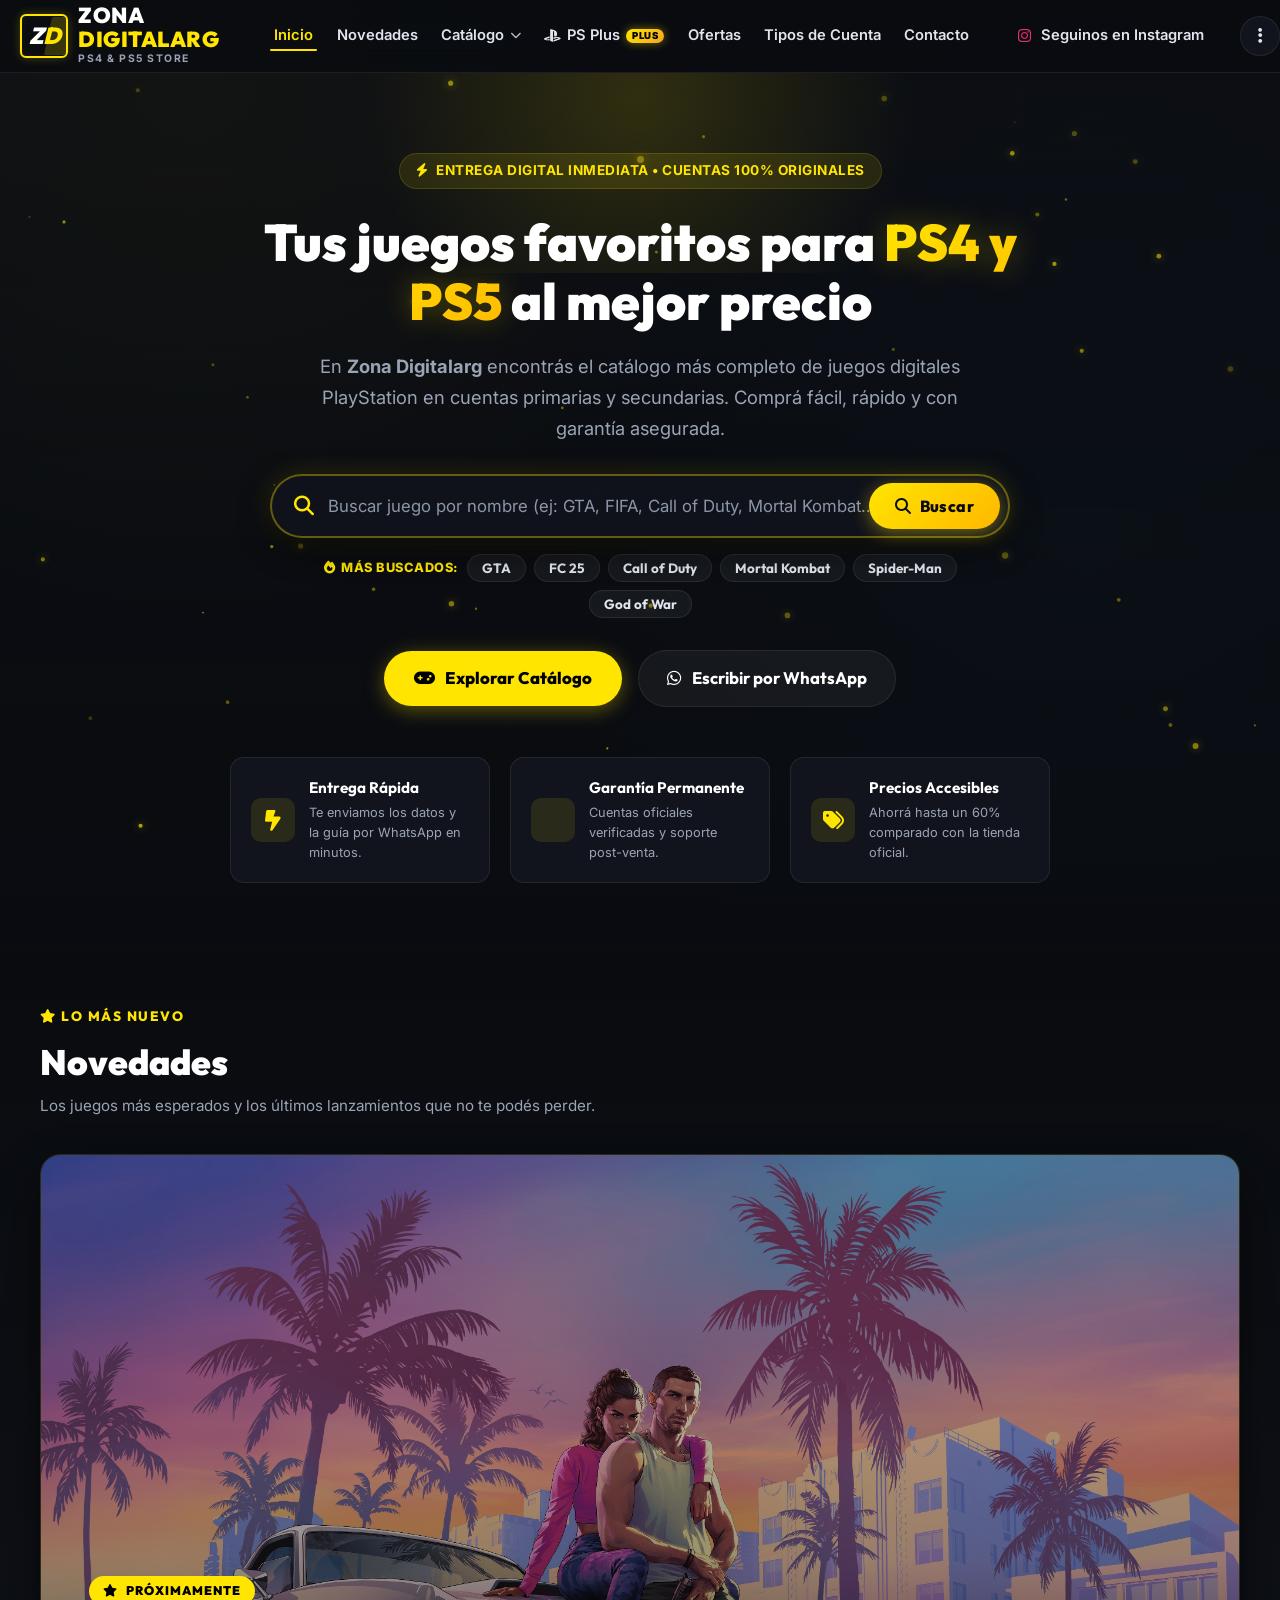
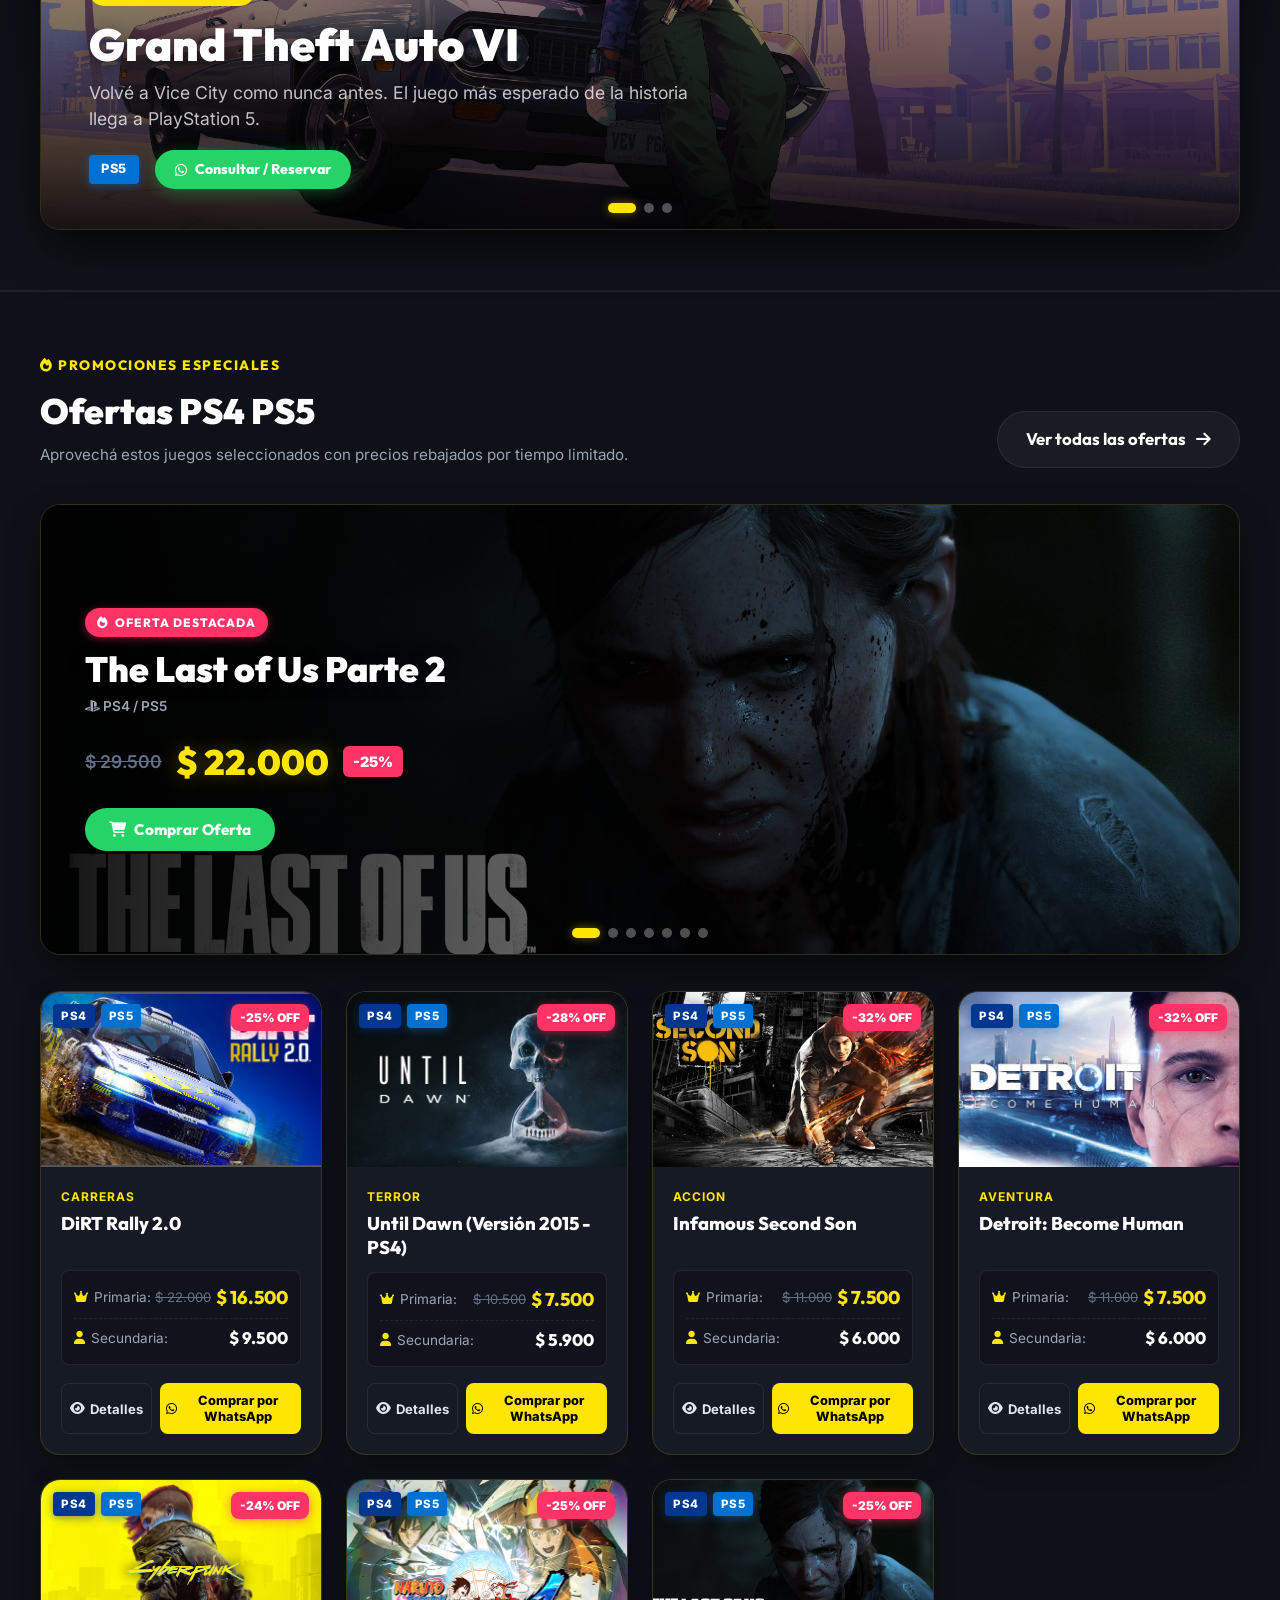
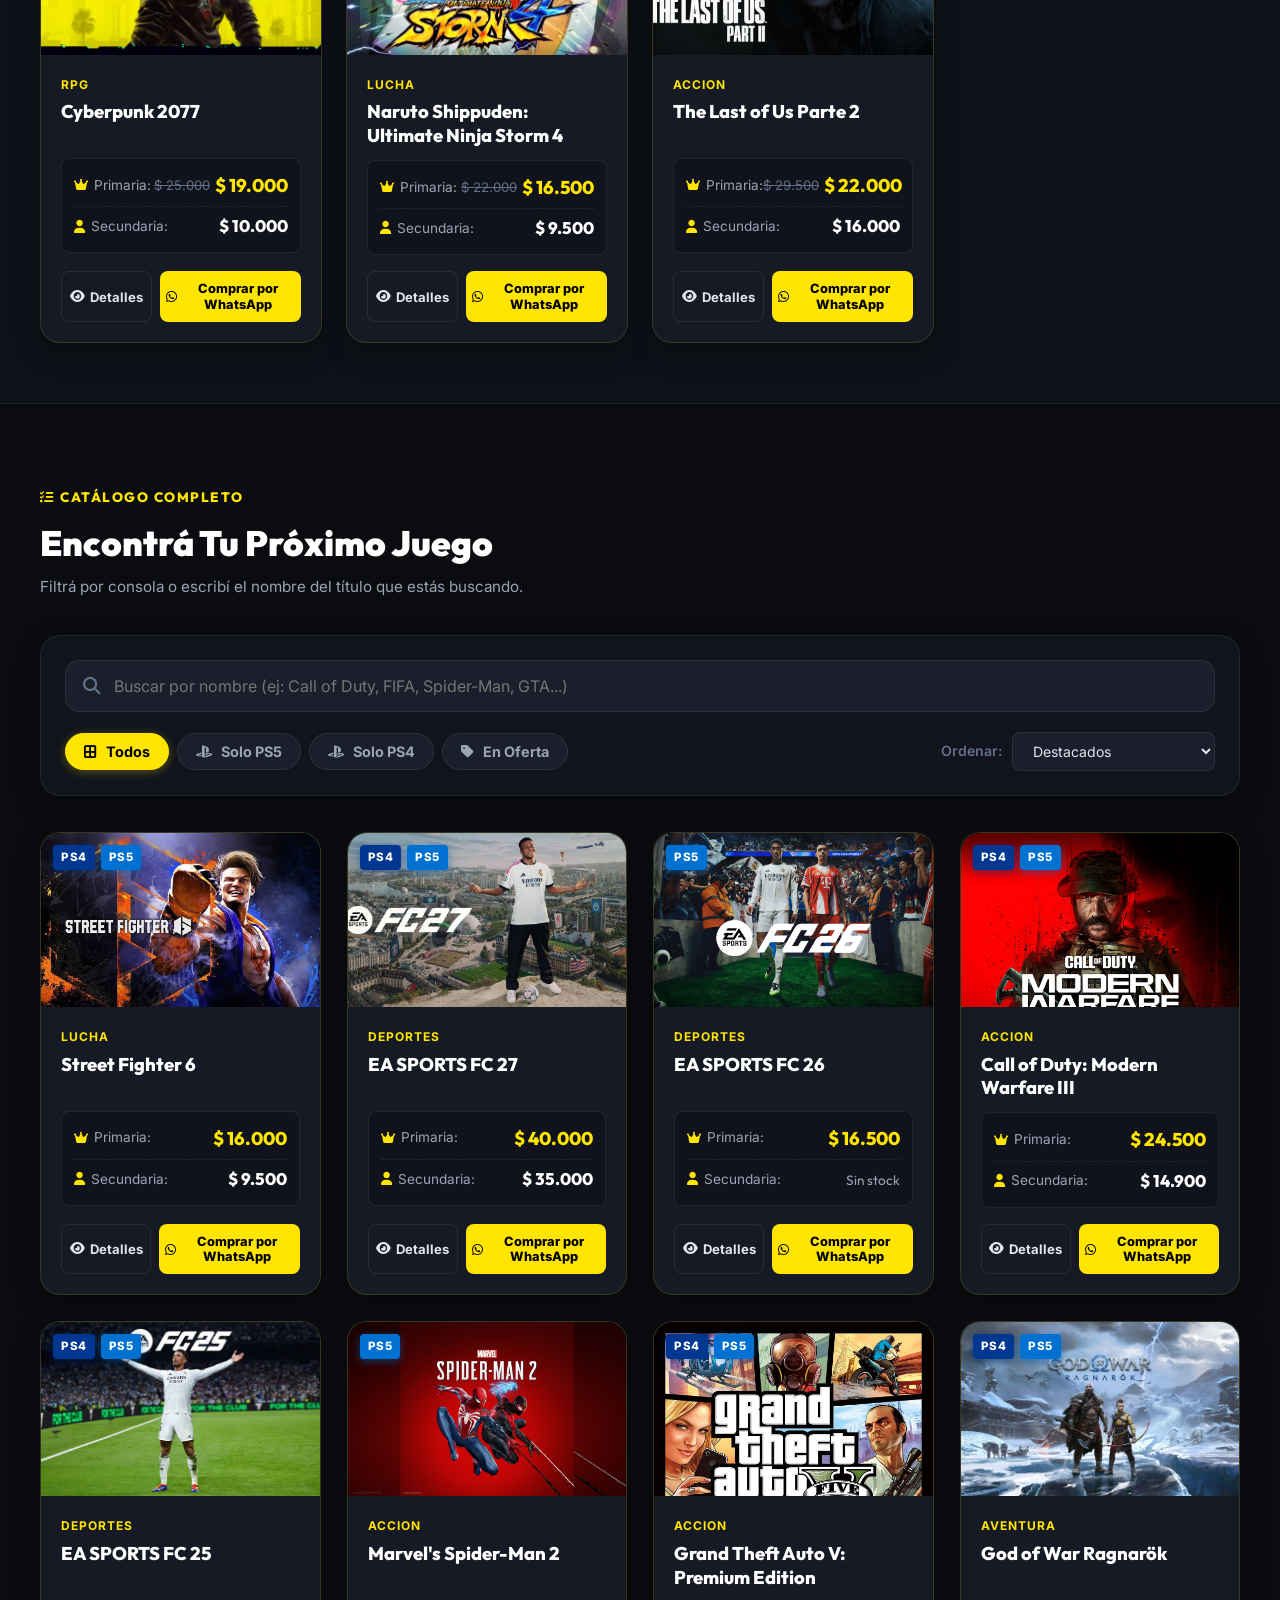
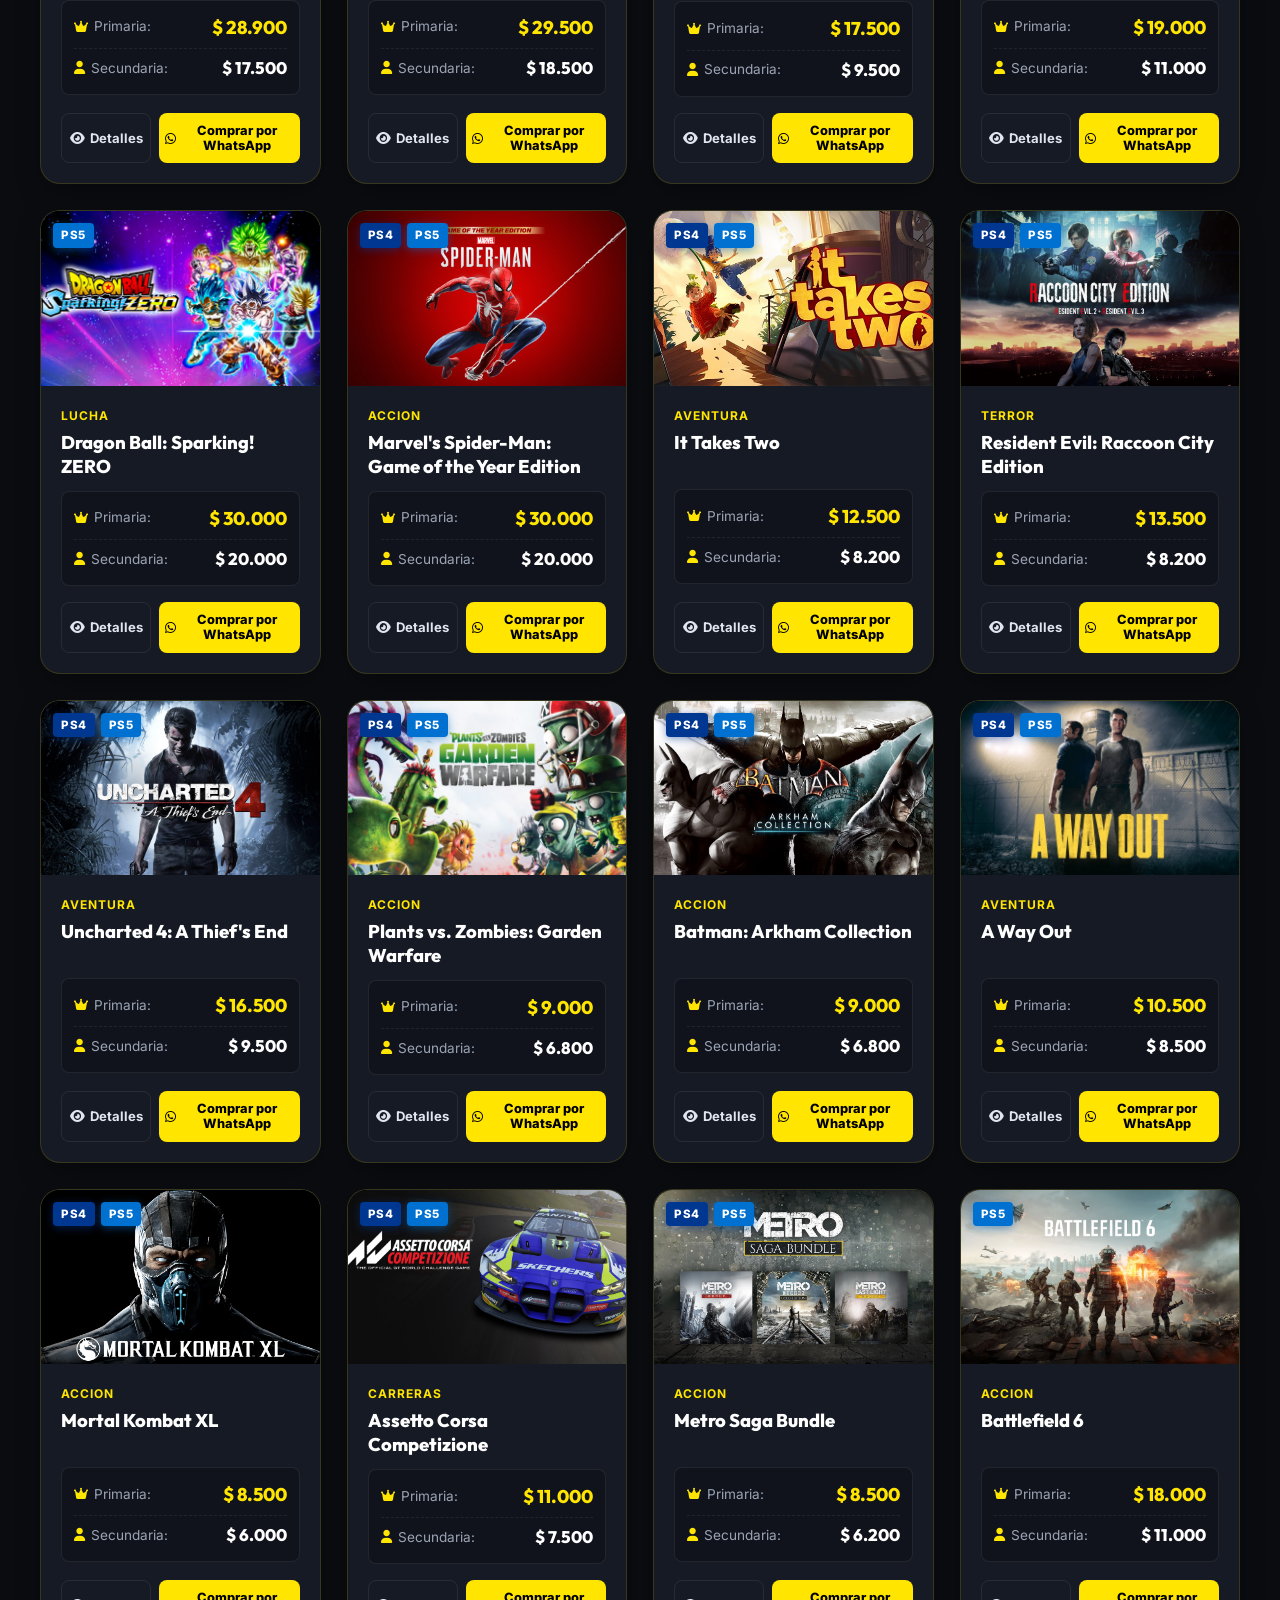
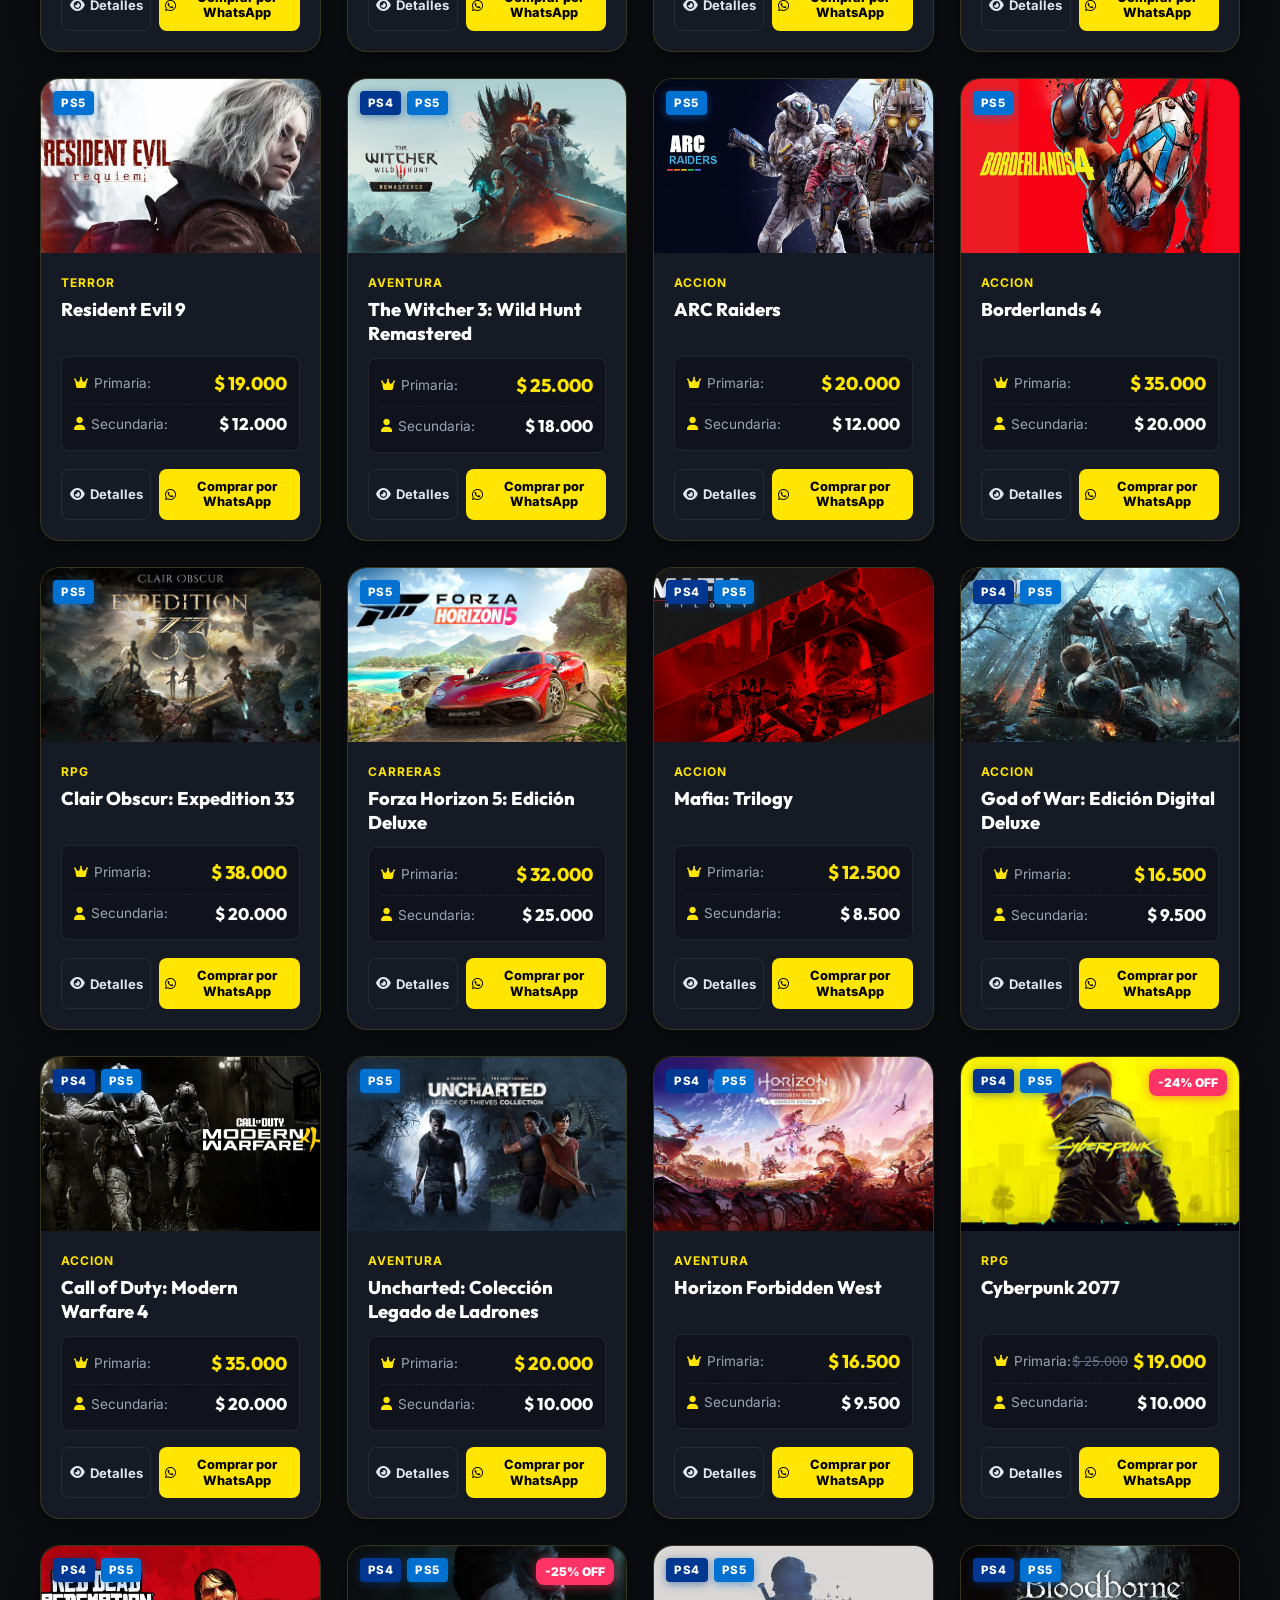
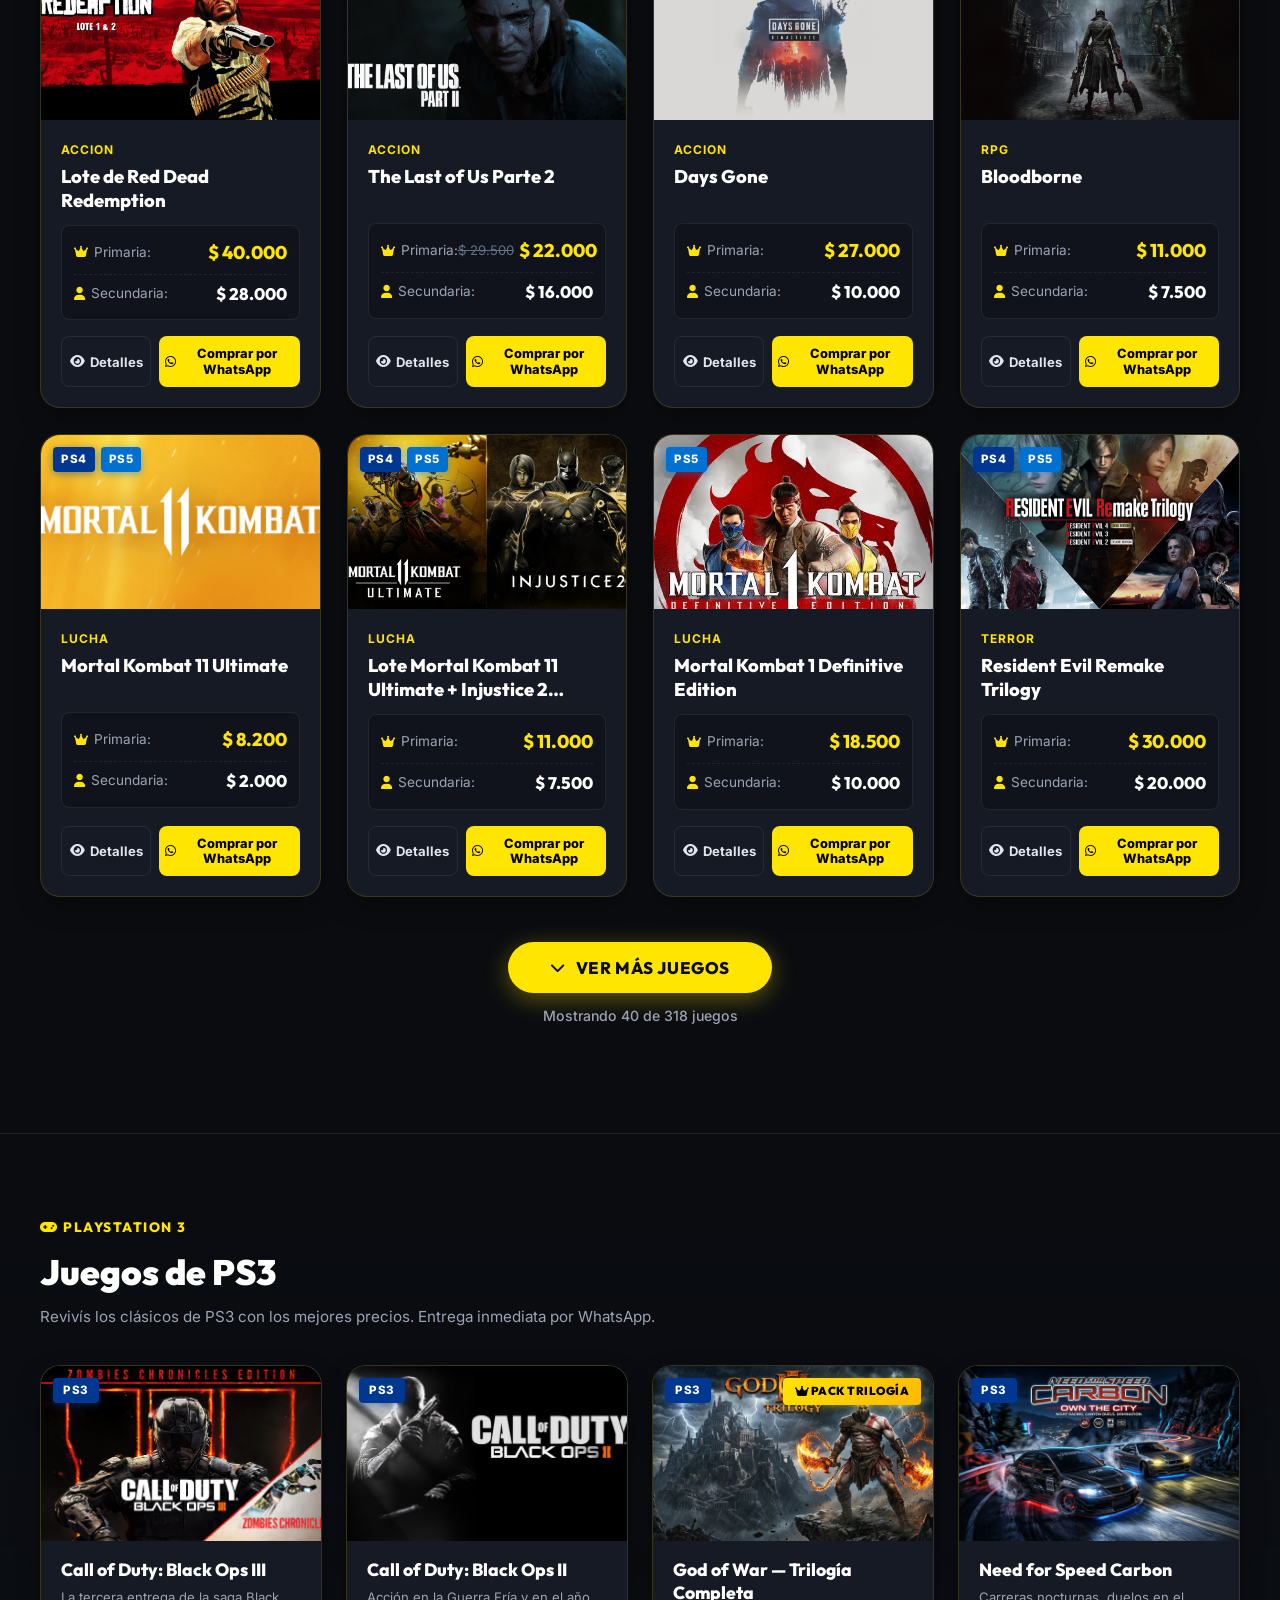
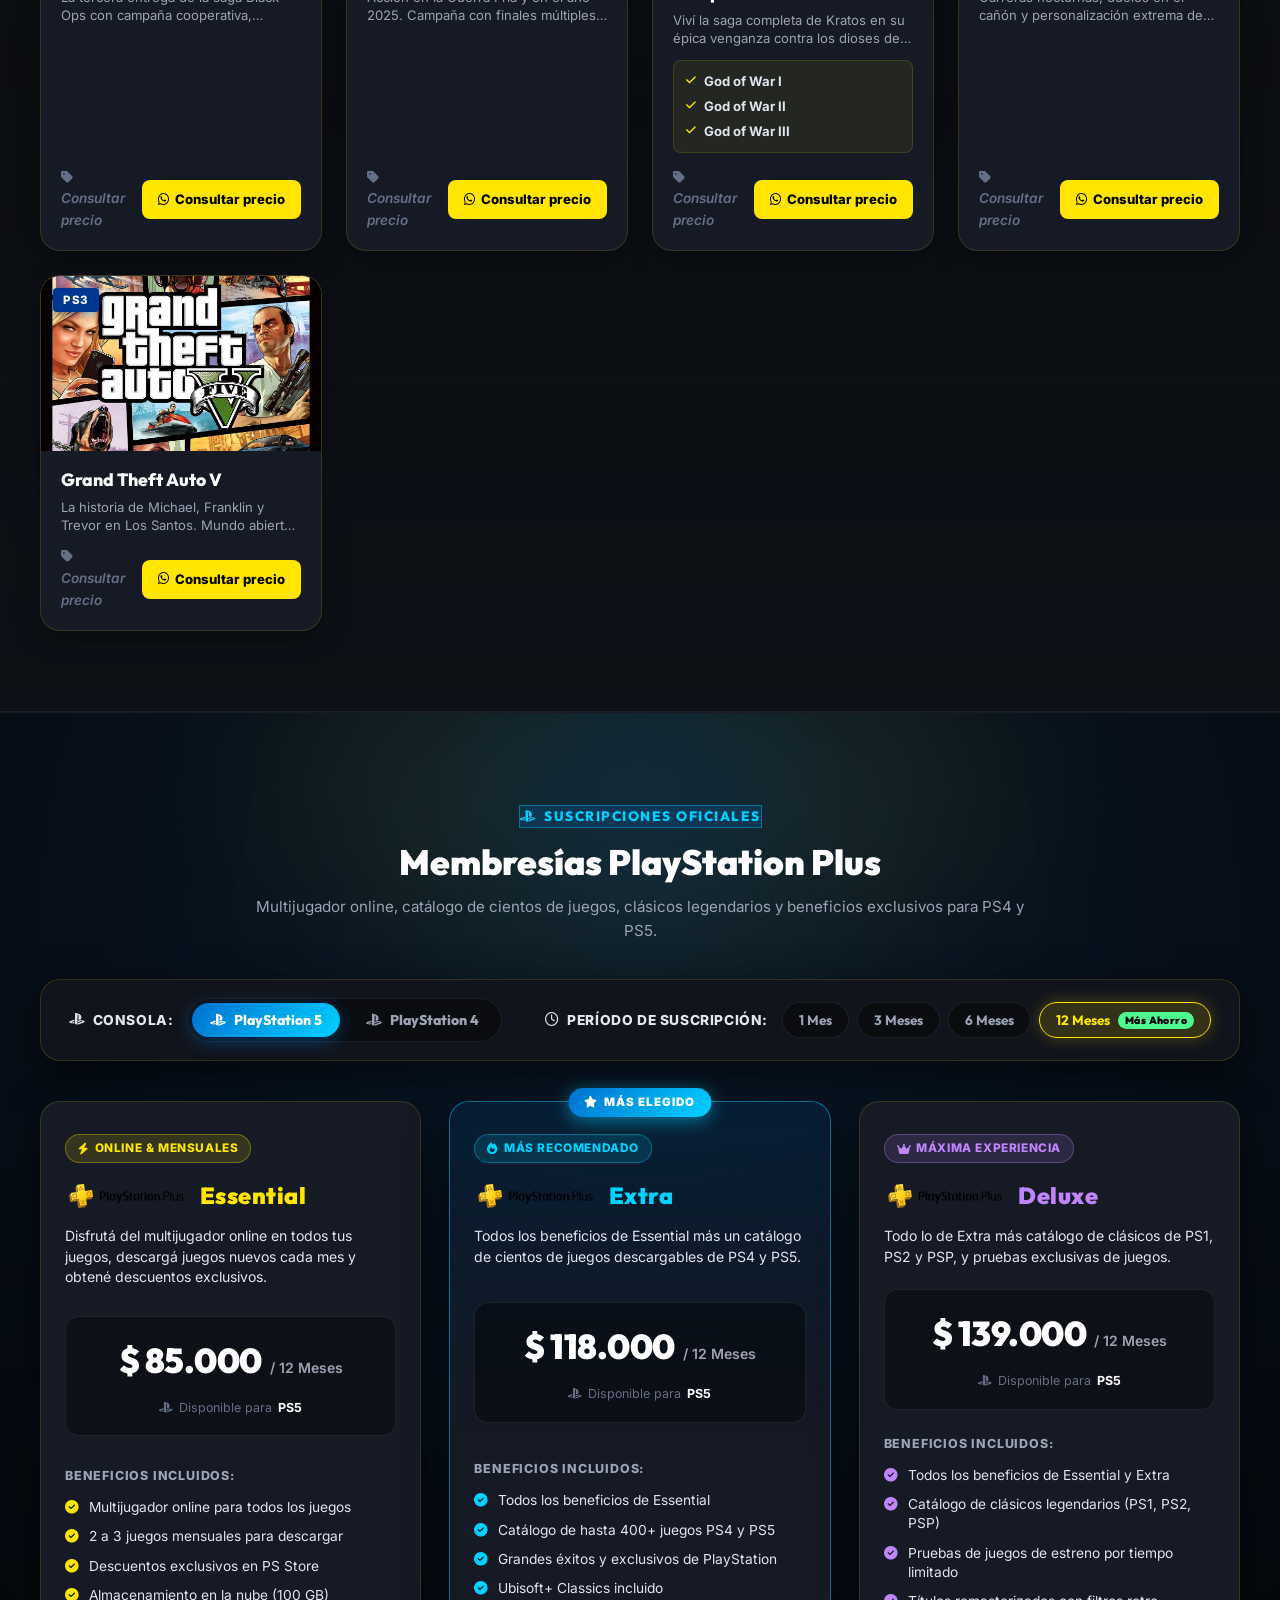
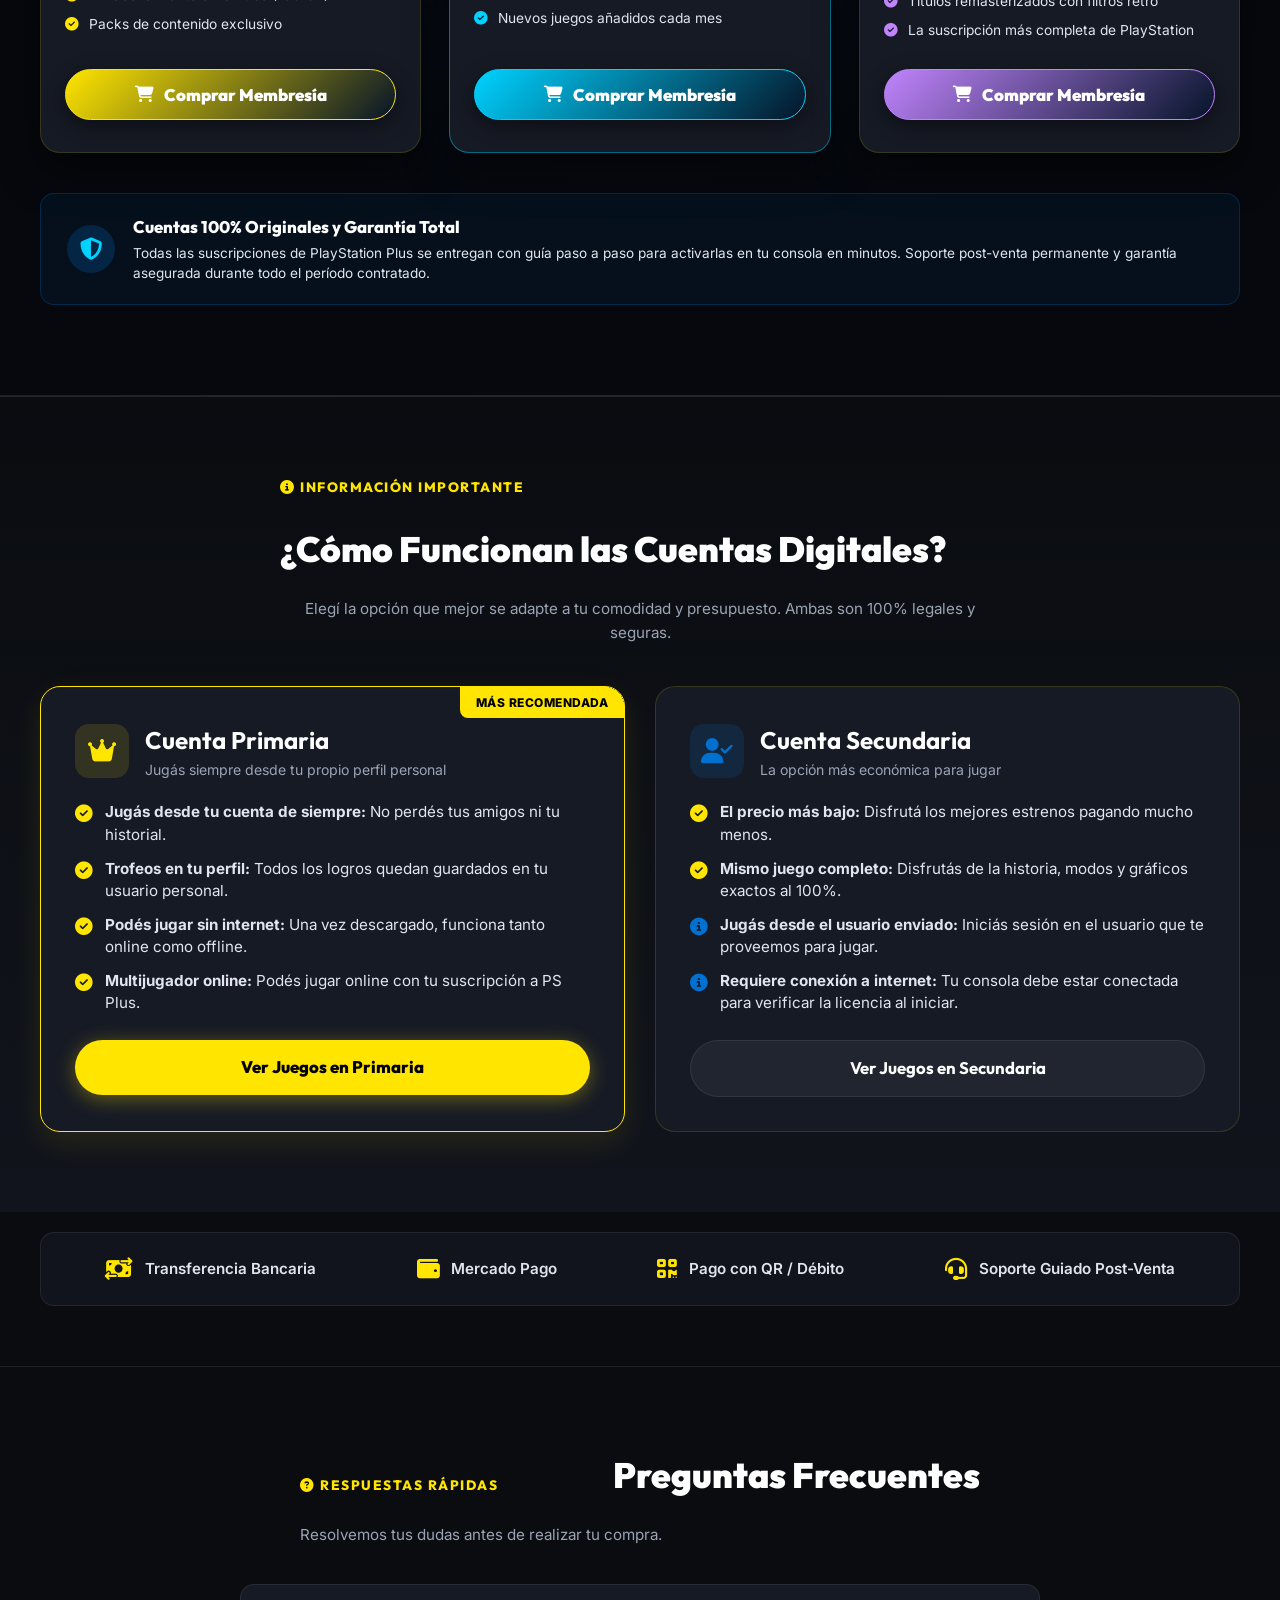
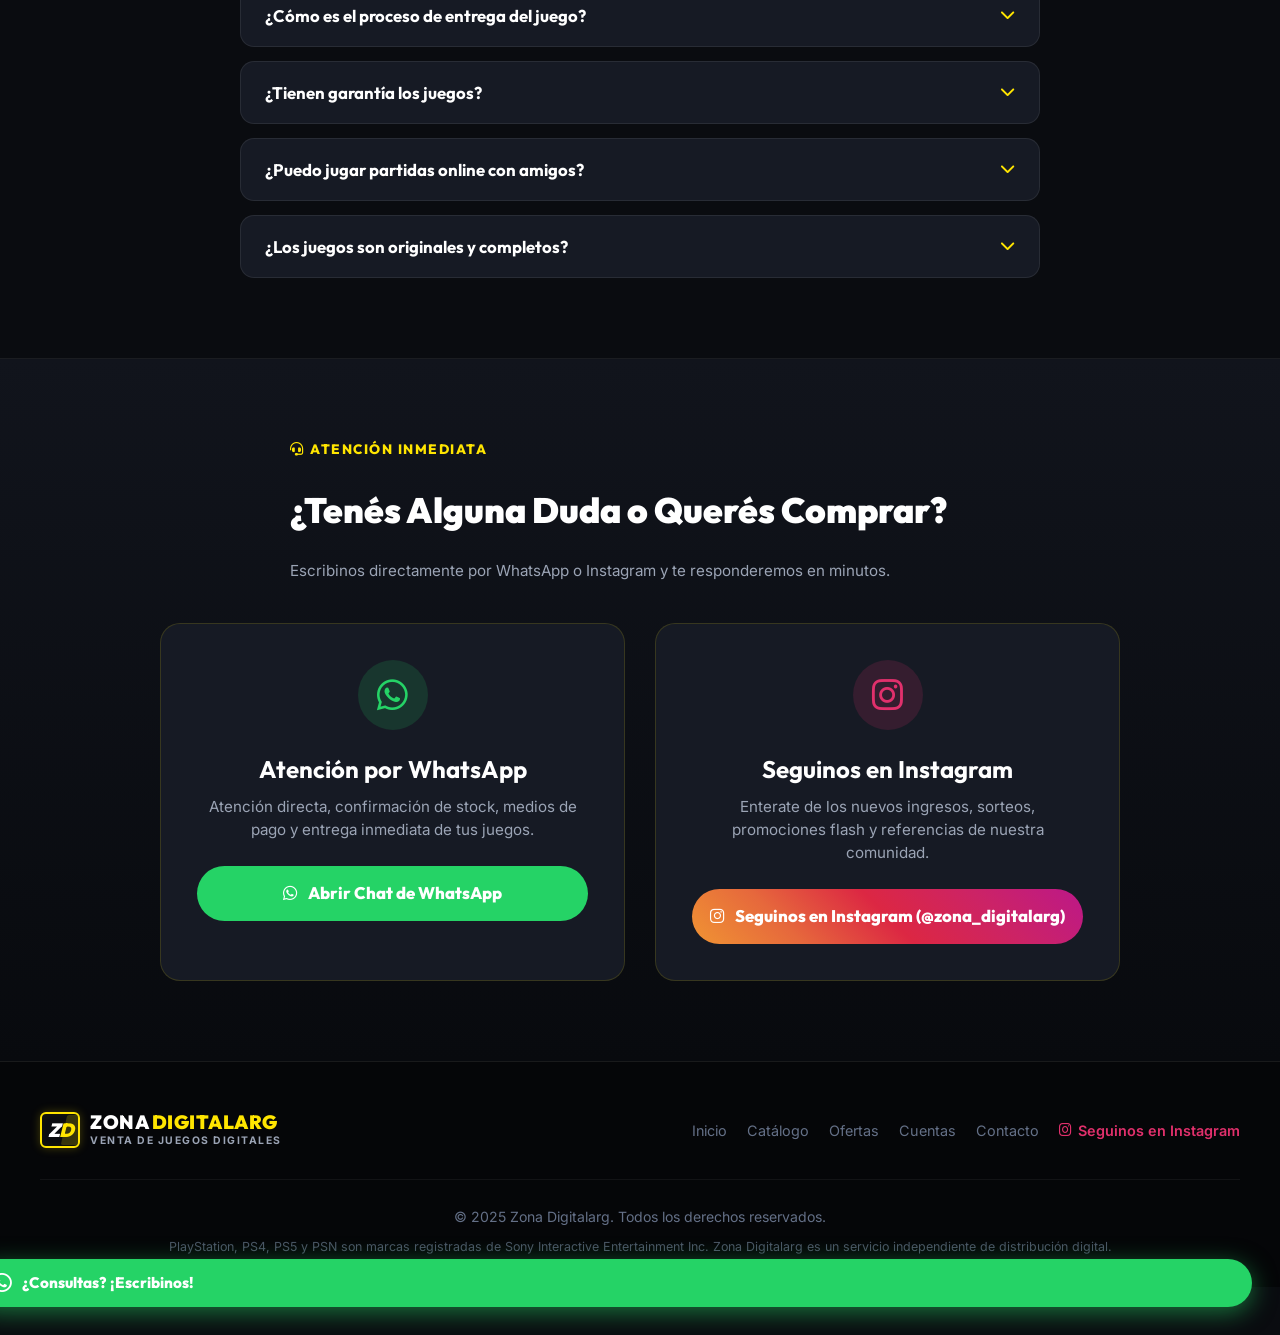
==== commit 9b009543: "Add files via upload" ====
--- a/index.html
+++ b/index.html
@@ -40,7 +40,7 @@
     <link rel="stylesheet" href="https://cdnjs.cloudflare.com/ajax/libs/font-awesome/6.4.2/css/all.min.css">
     
     <!-- Hoja de Estilos -->
-    <link rel="stylesheet" href="style.css?v=3.0">
+    <link rel="stylesheet" href="style.css?v=3.1">
 </head>
 <body>
 
@@ -156,6 +156,54 @@
                 En <strong>Zona Digitalarg</strong> encontrás el catálogo más completo de juegos digitales PlayStation en cuentas primarias y secundarias. Comprá fácil, rápido y con garantía asegurada.
             </p>
 
+            <!-- Buscador Principal al Inicio -->
+            <div class="hero-search-wrapper" id="heroSearchWrapper">
+                <form class="hero-search-form" id="heroSearchForm" onsubmit="event.preventDefault(); submitHeroSearch();">
+                    <div class="hero-search-box">
+                        <i class="fa-solid fa-magnifying-glass hero-search-icon"></i>
+                        <input 
+                            type="text" 
+                            id="heroSearchInput" 
+                            class="hero-search-input" 
+                            placeholder="Buscar juego por nombre (ej: GTA, FIFA, Call of Duty, Mortal Kombat...)" 
+                            autocomplete="off"
+                            aria-label="Buscar juegos digitales"
+                        >
+                        <button type="button" class="hero-clear-search-btn" id="heroClearSearchBtn" title="Limpiar búsqueda" style="display: none;">
+                            <i class="fa-solid fa-xmark"></i>
+                        </button>
+                        <button type="submit" class="hero-search-submit-btn" id="heroSearchSubmitBtn">
+                            <i class="fa-solid fa-magnifying-glass"></i>
+                            <span>Buscar</span>
+                        </button>
+                    </div>
+                </form>
+
+                <!-- Desplegable de Resultados Rápidos (Live Dropdown) -->
+                <div class="hero-search-dropdown" id="heroSearchDropdown" style="display: none;">
+                    <div class="hero-search-results-list" id="heroSearchResultsList">
+                        <!-- Se llena dinámicamente con JS -->
+                    </div>
+                    <div class="hero-search-dropdown-footer">
+                        <button type="button" class="hero-search-all-btn" onclick="submitHeroSearch()">
+                            <span>Ver todos los resultados en el catálogo</span>
+                            <i class="fa-solid fa-arrow-down"></i>
+                        </button>
+                    </div>
+                </div>
+
+                <!-- Chips de Búsqueda Rápida Populares -->
+                <div class="hero-search-tags">
+                    <span class="hero-search-tags-label"><i class="fa-solid fa-fire"></i> Más buscados:</span>
+                    <button type="button" class="hero-tag-chip" onclick="quickHeroSearch('GTA')">GTA</button>
+                    <button type="button" class="hero-tag-chip" onclick="quickHeroSearch('FC 25')">FC 25</button>
+                    <button type="button" class="hero-tag-chip" onclick="quickHeroSearch('Call of Duty')">Call of Duty</button>
+                    <button type="button" class="hero-tag-chip" onclick="quickHeroSearch('Mortal Kombat')">Mortal Kombat</button>
+                    <button type="button" class="hero-tag-chip" onclick="quickHeroSearch('Spider-Man')">Spider-Man</button>
+                    <button type="button" class="hero-tag-chip" onclick="quickHeroSearch('God of War')">God of War</button>
+                </div>
+            </div>
+
             <div class="hero-buttons">
                 <a href="#catalogo" class="btn-primary">
                     <i class="fa-solid fa-gamepad"></i>
@@ -702,6 +750,14 @@
         <span>¿Consultas? ¡Escribinos!</span>
     </a>
 
+    <!-- ====================================================================
+         10.5. BOTÓN FLOTANTE "VOLVER AL INICIO"
+         ==================================================================== -->
+    <button type="button" class="btn-scroll-top" id="btnScrollTop" aria-label="Volver al inicio" title="Volver al inicio">
+        <i class="fa-solid fa-arrow-up"></i>
+        <span>Volver al inicio</span>
+    </button>
+
 
     <!-- ====================================================================
          11. MODAL DE DETALLES DEL JUEGO
@@ -972,6 +1028,6 @@
     <!-- Catálogo base local -->
     <script src="games.js?v=3.0"></script>
     <!-- Lógica de la tienda y sincronización en vivo -->
-    <script src="app.js?v=8.0"></script>
+    <script src="app.js?v=8.1"></script>
 </body>
 </html>
--- a/style.css
+++ b/style.css
@@ -601,10 +601,315 @@
     font-size: 1.15rem;
     color: var(--text-muted);
     line-height: 1.7;
-    margin-bottom: 36px;
+    margin-bottom: 30px;
     max-width: 680px;
     margin-left: auto;
     margin-right: auto;
+}
+
+/* ==========================================================================
+   BARRA BUSCADORA AL PRINCIPIO (HERO SEARCH)
+   ========================================================================== */
+.hero-search-wrapper {
+    position: relative;
+    max-width: 740px;
+    width: 100%;
+    margin: 0 auto 32px auto;
+    z-index: 50;
+}
+
+.hero-search-form {
+    width: 100%;
+}
+
+.hero-search-box {
+    display: flex;
+    align-items: center;
+    background: rgba(17, 20, 28, 0.94);
+    backdrop-filter: blur(14px);
+    -webkit-backdrop-filter: blur(14px);
+    border: 2px solid rgba(255, 229, 0, 0.35);
+    border-radius: var(--radius-pill);
+    padding: 7px 8px 7px 22px;
+    box-shadow: 0 10px 30px rgba(0, 0, 0, 0.65), 0 0 25px rgba(255, 229, 0, 0.16);
+    transition: all 0.3s cubic-bezier(0.16, 1, 0.3, 1);
+}
+
+.hero-search-box:hover,
+.hero-search-box:focus-within {
+    background: rgba(22, 26, 36, 0.98);
+    border-color: var(--color-primary);
+    box-shadow: 0 14px 40px rgba(0, 0, 0, 0.8), 0 0 35px rgba(255, 229, 0, 0.45);
+    transform: translateY(-2px);
+}
+
+.hero-search-icon {
+    font-size: 1.25rem;
+    color: var(--color-primary);
+    margin-right: 14px;
+    flex-shrink: 0;
+    transition: transform var(--transition-fast);
+}
+
+.hero-search-box:focus-within .hero-search-icon {
+    transform: scale(1.15) rotate(-5deg);
+}
+
+.hero-search-input {
+    flex: 1;
+    background: transparent;
+    border: none;
+    outline: none;
+    color: #FFFFFF;
+    font-size: 1.05rem;
+    font-family: var(--font-body);
+    font-weight: 500;
+    padding: 8px 0;
+    min-width: 0;
+}
+
+.hero-search-input::placeholder {
+    color: #8C96A8;
+    font-weight: 400;
+}
+
+.hero-clear-search-btn {
+    background: rgba(255, 255, 255, 0.12);
+    border: none;
+    border-radius: 50%;
+    width: 28px;
+    height: 28px;
+    color: var(--text-muted);
+    font-size: 0.9rem;
+    cursor: pointer;
+    display: flex;
+    align-items: center;
+    justify-content: center;
+    margin-right: 10px;
+    flex-shrink: 0;
+    transition: var(--transition-fast);
+}
+
+.hero-clear-search-btn:hover {
+    background: rgba(255, 255, 255, 0.25);
+    color: #FFFFFF;
+    transform: scale(1.1);
+}
+
+.hero-search-submit-btn {
+    display: inline-flex;
+    align-items: center;
+    gap: 8px;
+    background: linear-gradient(135deg, var(--color-primary) 0%, #FFB800 100%);
+    color: #0A0C10;
+    border: none;
+    border-radius: var(--radius-pill);
+    padding: 13px 26px;
+    font-family: var(--font-heading);
+    font-weight: 800;
+    font-size: 1rem;
+    letter-spacing: 0.4px;
+    cursor: pointer;
+    flex-shrink: 0;
+    box-shadow: 0 4px 18px rgba(255, 229, 0, 0.4);
+    transition: var(--transition-fast);
+}
+
+.hero-search-submit-btn:hover {
+    background: linear-gradient(135deg, #FFF04D 0%, #FFC820 100%);
+    transform: translateY(-2px);
+    box-shadow: 0 6px 24px rgba(255, 229, 0, 0.65);
+}
+
+.hero-search-submit-btn:active {
+    transform: translateY(0);
+}
+
+/* Desplegable de Resultados Rápidos (Live Dropdown) */
+.hero-search-dropdown {
+    position: absolute;
+    top: calc(100% - 10px);
+    left: 0;
+    right: 0;
+    background: rgba(17, 20, 28, 0.98);
+    backdrop-filter: blur(18px);
+    -webkit-backdrop-filter: blur(18px);
+    border: 1.5px solid var(--border-card-hover);
+    border-radius: var(--radius-md);
+    box-shadow: 0 20px 50px rgba(0, 0, 0, 0.9), 0 0 30px rgba(255, 229, 0, 0.2);
+    overflow: hidden;
+    margin-top: 14px;
+    z-index: 100;
+    animation: fadeIn 0.2s cubic-bezier(0.16, 1, 0.3, 1);
+}
+
+.hero-search-results-list {
+    max-height: 380px;
+    overflow-y: auto;
+    padding: 8px;
+    display: flex;
+    flex-direction: column;
+    gap: 6px;
+}
+
+.hero-search-item {
+    display: flex;
+    align-items: center;
+    gap: 14px;
+    padding: 10px 14px;
+    border-radius: var(--radius-sm);
+    background: rgba(255, 255, 255, 0.02);
+    border: 1px solid transparent;
+    cursor: pointer;
+    text-align: left;
+    transition: var(--transition-fast);
+}
+
+.hero-search-item:hover {
+    background: rgba(255, 229, 0, 0.08);
+    border-color: rgba(255, 229, 0, 0.3);
+    transform: translateX(4px);
+}
+
+.hero-search-item-img {
+    width: 48px;
+    height: 60px;
+    border-radius: 6px;
+    object-fit: contain;
+    background: #06080D;
+    border: 1px solid var(--border-subtle);
+    flex-shrink: 0;
+}
+
+.hero-search-item-info {
+    flex: 1;
+    min-width: 0;
+}
+
+.hero-search-item-title {
+    font-family: var(--font-heading);
+    font-size: 0.96rem;
+    font-weight: 700;
+    color: #FFFFFF;
+    white-space: nowrap;
+    overflow: hidden;
+    text-overflow: ellipsis;
+    margin-bottom: 4px;
+}
+
+.hero-search-item-meta {
+    display: flex;
+    align-items: center;
+    gap: 6px;
+    font-size: 0.72rem;
+}
+
+.hero-search-item-price {
+    text-align: right;
+    flex-shrink: 0;
+}
+
+.hero-search-item-price-lbl {
+    font-size: 0.65rem;
+    color: var(--text-dim);
+    text-transform: uppercase;
+    font-weight: 700;
+    display: block;
+}
+
+.hero-search-item-price-val {
+    font-family: var(--font-heading);
+    font-size: 1.05rem;
+    font-weight: 900;
+    color: var(--color-primary);
+}
+
+.hero-search-dropdown-footer {
+    padding: 10px 14px;
+    background: rgba(10, 12, 16, 0.9);
+    border-top: 1px solid var(--border-subtle);
+    text-align: center;
+}
+
+.hero-search-all-btn {
+    width: 100%;
+    background: transparent;
+    border: 1px dashed var(--border-card);
+    color: var(--color-primary);
+    padding: 9px 16px;
+    border-radius: var(--radius-sm);
+    font-family: var(--font-heading);
+    font-size: 0.9rem;
+    font-weight: 700;
+    display: inline-flex;
+    align-items: center;
+    justify-content: center;
+    gap: 8px;
+    cursor: pointer;
+    transition: var(--transition-fast);
+}
+
+.hero-search-all-btn:hover {
+    background: rgba(255, 229, 0, 0.12);
+    border-color: var(--color-primary);
+    transform: translateY(-1px);
+}
+
+.hero-search-empty-state {
+    padding: 24px 16px;
+    text-align: center;
+    color: var(--text-muted);
+    font-size: 0.92rem;
+}
+
+.hero-search-empty-state i {
+    font-size: 1.8rem;
+    color: var(--color-primary);
+    margin-bottom: 8px;
+    display: block;
+    opacity: 0.7;
+}
+
+/* Chips / Etiquetas Populares */
+.hero-search-tags {
+    display: flex;
+    align-items: center;
+    justify-content: center;
+    gap: 8px;
+    margin-top: 16px;
+    flex-wrap: wrap;
+}
+
+.hero-search-tags-label {
+    font-size: 0.8rem;
+    font-weight: 800;
+    color: var(--color-primary);
+    display: inline-flex;
+    align-items: center;
+    gap: 6px;
+    text-transform: uppercase;
+    letter-spacing: 0.5px;
+}
+
+.hero-tag-chip {
+    background: rgba(255, 255, 255, 0.05);
+    border: 1px solid var(--border-subtle);
+    color: var(--text-light);
+    font-family: var(--font-heading);
+    font-size: 0.84rem;
+    font-weight: 700;
+    padding: 5px 14px;
+    border-radius: var(--radius-pill);
+    cursor: pointer;
+    transition: var(--transition-fast);
+}
+
+.hero-tag-chip:hover {
+    background: rgba(255, 229, 0, 0.14);
+    border-color: var(--color-primary);
+    color: var(--color-primary);
+    transform: translateY(-2px);
+    box-shadow: 0 4px 12px rgba(255, 229, 0, 0.25);
 }
 
 .hero-buttons {
@@ -1655,6 +1960,75 @@
 
 .floating-whatsapp i {
     font-size: 1.4rem;
+}
+
+/* ==========================================================================
+   12.5. BOTÓN FLOTANTE: VOLVER AL INICIO
+   ========================================================================== */
+.btn-scroll-top {
+    position: fixed;
+    bottom: 86px;
+    right: 28px;
+    z-index: 998;
+    display: inline-flex;
+    align-items: center;
+    gap: 10px;
+    background: linear-gradient(135deg, var(--color-primary) 0%, #FFB800 100%);
+    color: #0A0C10;
+    padding: 12px 22px;
+    border-radius: var(--radius-pill);
+    font-family: var(--font-heading);
+    font-weight: 800;
+    font-size: 0.94rem;
+    letter-spacing: 0.3px;
+    border: 2px solid rgba(255, 255, 255, 0.35);
+    box-shadow: 0 8px 24px rgba(255, 229, 0, 0.42), 0 2px 8px rgba(0, 0, 0, 0.5);
+    cursor: pointer;
+    opacity: 0;
+    visibility: hidden;
+    transform: translateY(24px) scale(0.9);
+    transition: opacity 0.35s cubic-bezier(0.16, 1, 0.3, 1),
+                visibility 0.35s cubic-bezier(0.16, 1, 0.3, 1),
+                transform 0.35s cubic-bezier(0.16, 1, 0.3, 1),
+                background 0.2s ease,
+                box-shadow 0.2s ease;
+    pointer-events: none;
+    animation: pulseScrollTop 3s ease-in-out infinite;
+}
+
+.btn-scroll-top.visible {
+    opacity: 1;
+    visibility: visible;
+    transform: translateY(0) scale(1);
+    pointer-events: auto;
+}
+
+.btn-scroll-top:hover {
+    background: linear-gradient(135deg, #FFF04D 0%, #FFC820 100%);
+    transform: translateY(-4px) scale(1.04);
+    box-shadow: 0 12px 32px rgba(255, 229, 0, 0.65), 0 4px 12px rgba(0, 0, 0, 0.6);
+}
+
+.btn-scroll-top:active {
+    transform: translateY(-1px) scale(0.98);
+}
+
+.btn-scroll-top i {
+    font-size: 1.05rem;
+    transition: transform 0.25s ease;
+}
+
+.btn-scroll-top:hover i {
+    transform: translateY(-3px);
+}
+
+@keyframes pulseScrollTop {
+    0%, 100% {
+        box-shadow: 0 8px 24px rgba(255, 229, 0, 0.42), 0 2px 8px rgba(0, 0, 0, 0.5);
+    }
+    50% {
+        box-shadow: 0 10px 30px rgba(255, 229, 0, 0.65), 0 0 18px rgba(255, 229, 0, 0.4);
+    }
 }
 
 /* 13. MODALES INTERACTIVOS
@@ -4421,3 +4795,83 @@
     animation: fadeInCard 0.35s cubic-bezier(0.16, 1, 0.3, 1) forwards;
 }
 
+/* ==========================================================================
+   RESPONSIVE: HERO SEARCH Y BOTÓN VOLVER AL INICIO
+   ========================================================================== */
+@media (max-width: 768px) {
+    .hero-search-wrapper {
+        margin-bottom: 24px;
+    }
+
+    .hero-search-box {
+        padding: 5px 6px 5px 16px;
+    }
+
+    .hero-search-input {
+        font-size: 0.94rem;
+    }
+
+    .hero-search-submit-btn {
+        padding: 10px 18px;
+        font-size: 0.9rem;
+    }
+
+    .hero-tag-chip {
+        font-size: 0.78rem;
+        padding: 4px 11px;
+    }
+
+    .btn-scroll-top {
+        bottom: 80px;
+        right: 18px;
+        padding: 10px 16px;
+        font-size: 0.84rem;
+        gap: 8px;
+    }
+
+    .btn-scroll-top i {
+        font-size: 0.95rem;
+    }
+}
+
+@media (max-width: 480px) {
+    .hero-search-box {
+        padding: 4px 5px 4px 14px;
+    }
+
+    .hero-search-icon {
+        font-size: 1.1rem;
+        margin-right: 10px;
+    }
+
+    .hero-search-input {
+        font-size: 0.88rem;
+    }
+
+    .hero-search-submit-btn span {
+        display: none;
+    }
+
+    .hero-search-submit-btn {
+        padding: 0;
+        width: 40px;
+        height: 40px;
+        border-radius: 50%;
+        display: inline-flex;
+        align-items: center;
+        justify-content: center;
+    }
+
+    .hero-search-submit-btn i {
+        font-size: 1rem;
+        margin: 0;
+    }
+
+    .btn-scroll-top {
+        bottom: 80px;
+        right: 14px;
+        padding: 9px 14px;
+        font-size: 0.8rem;
+    }
+}
+
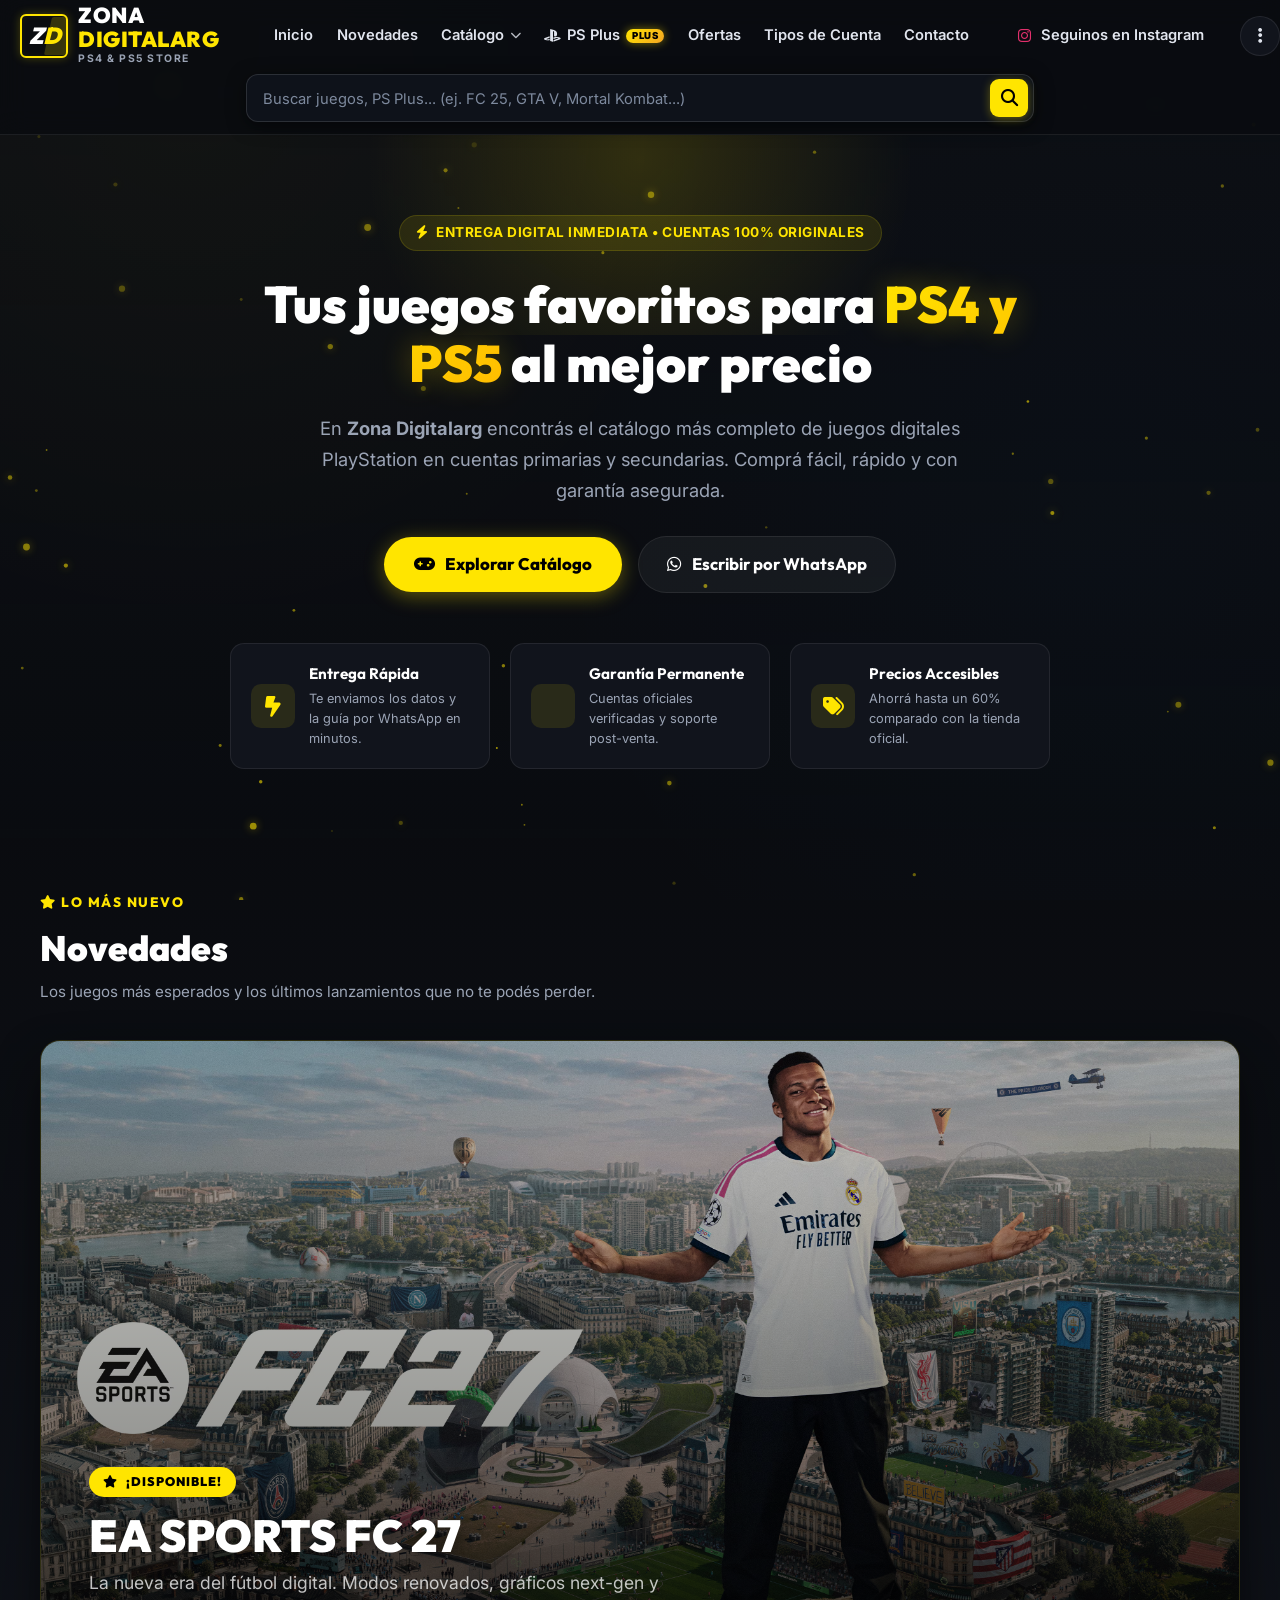
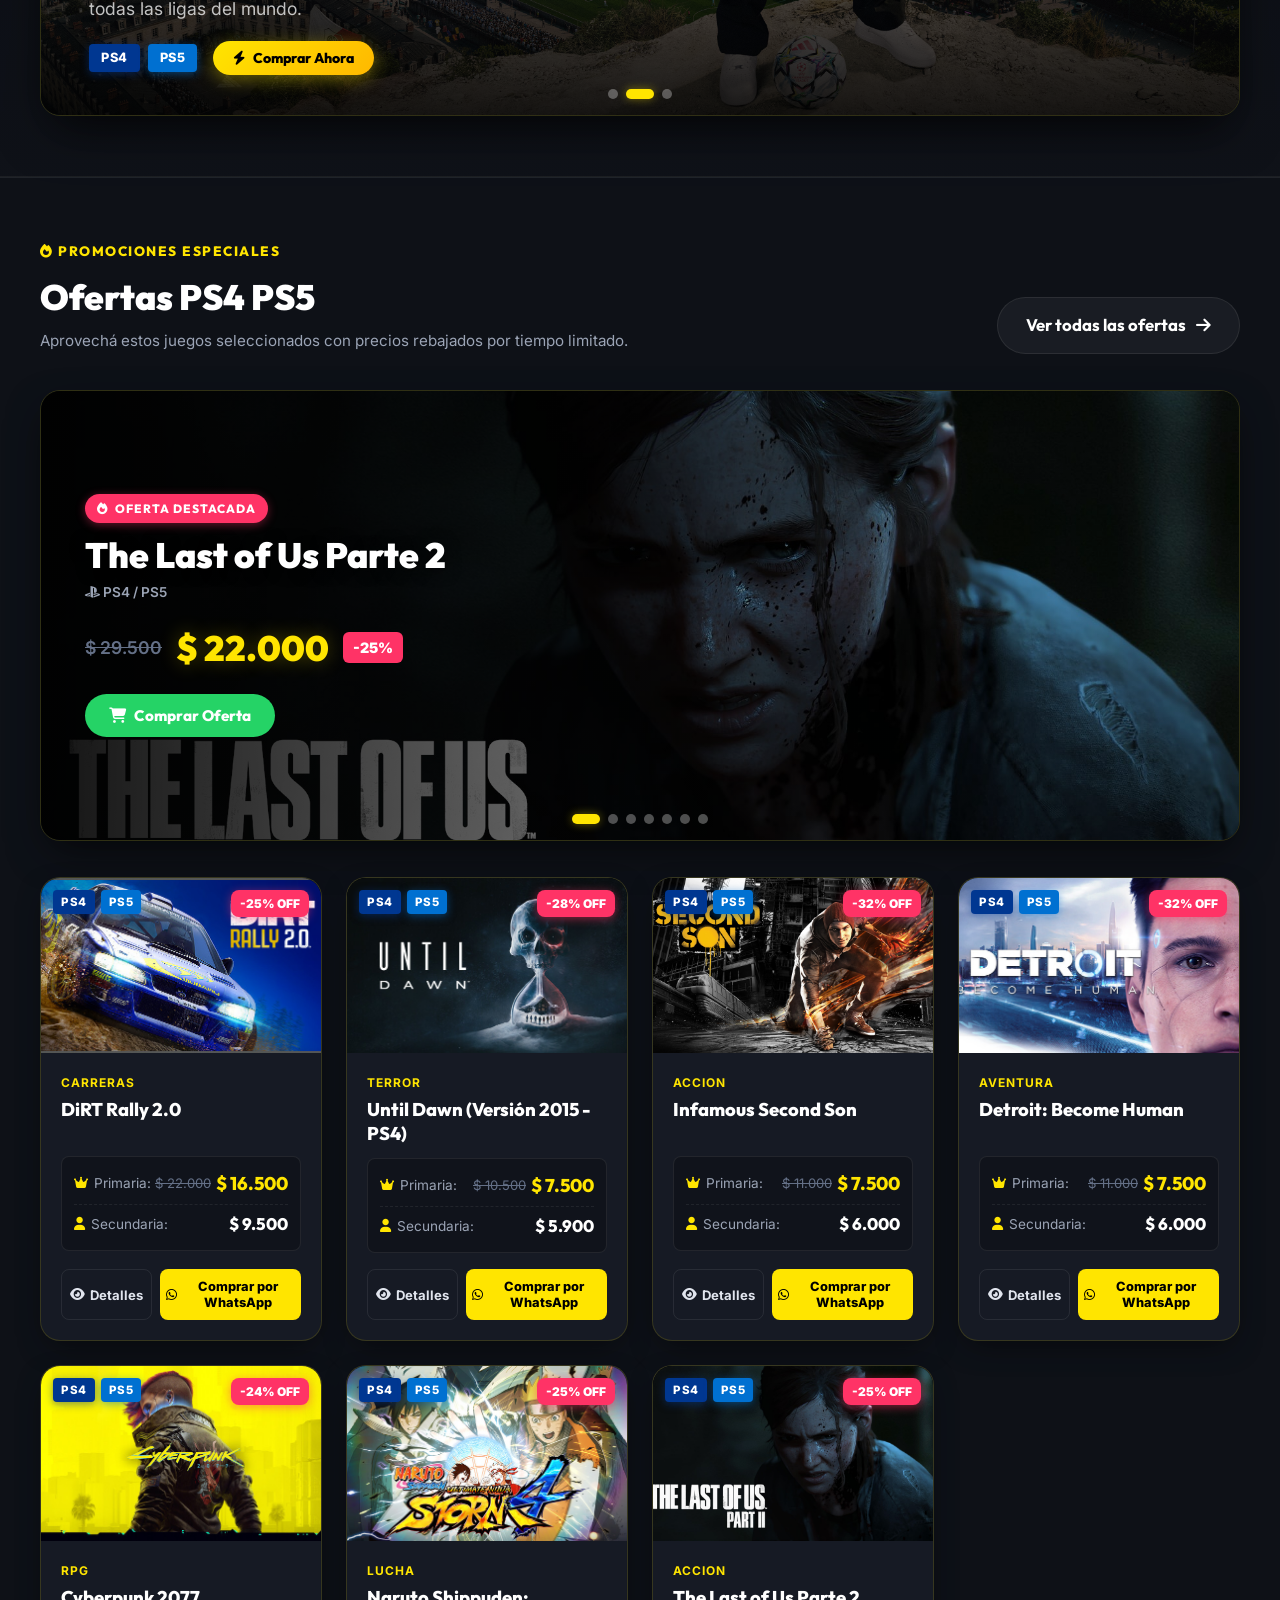
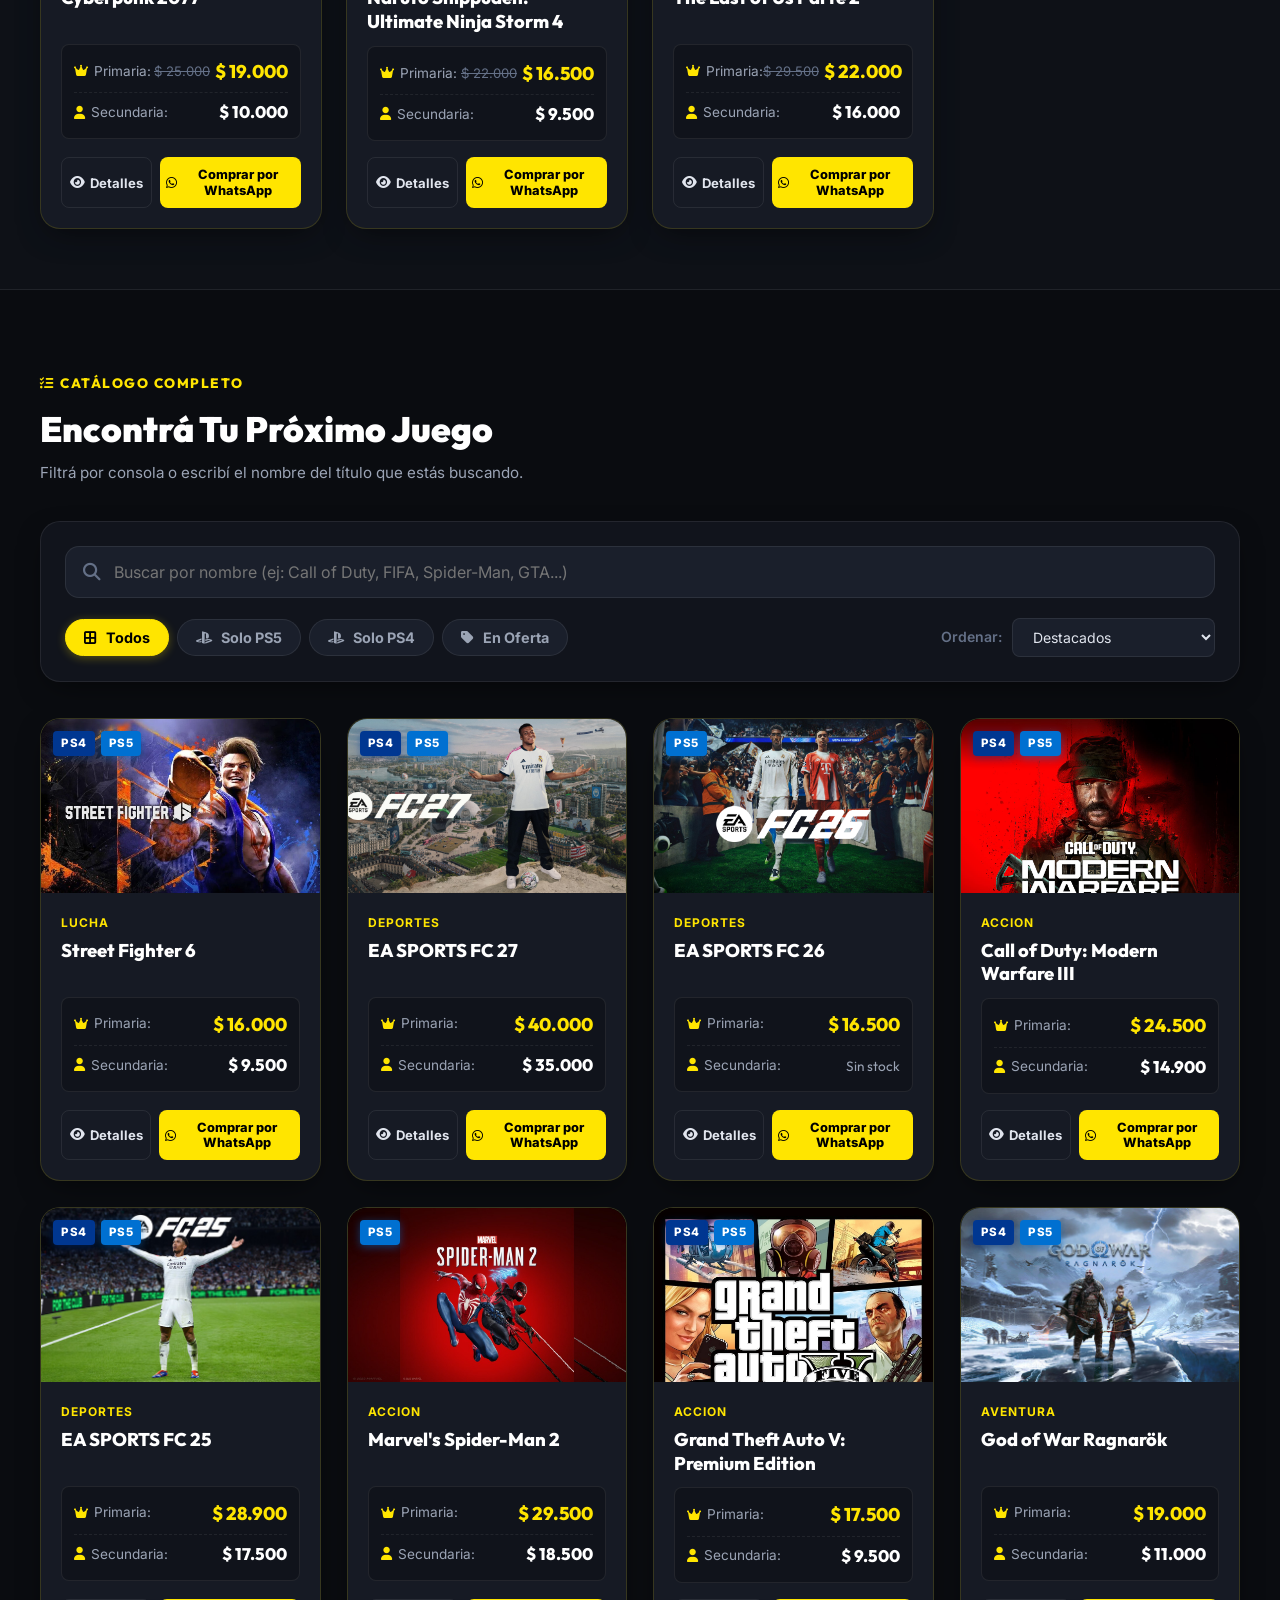
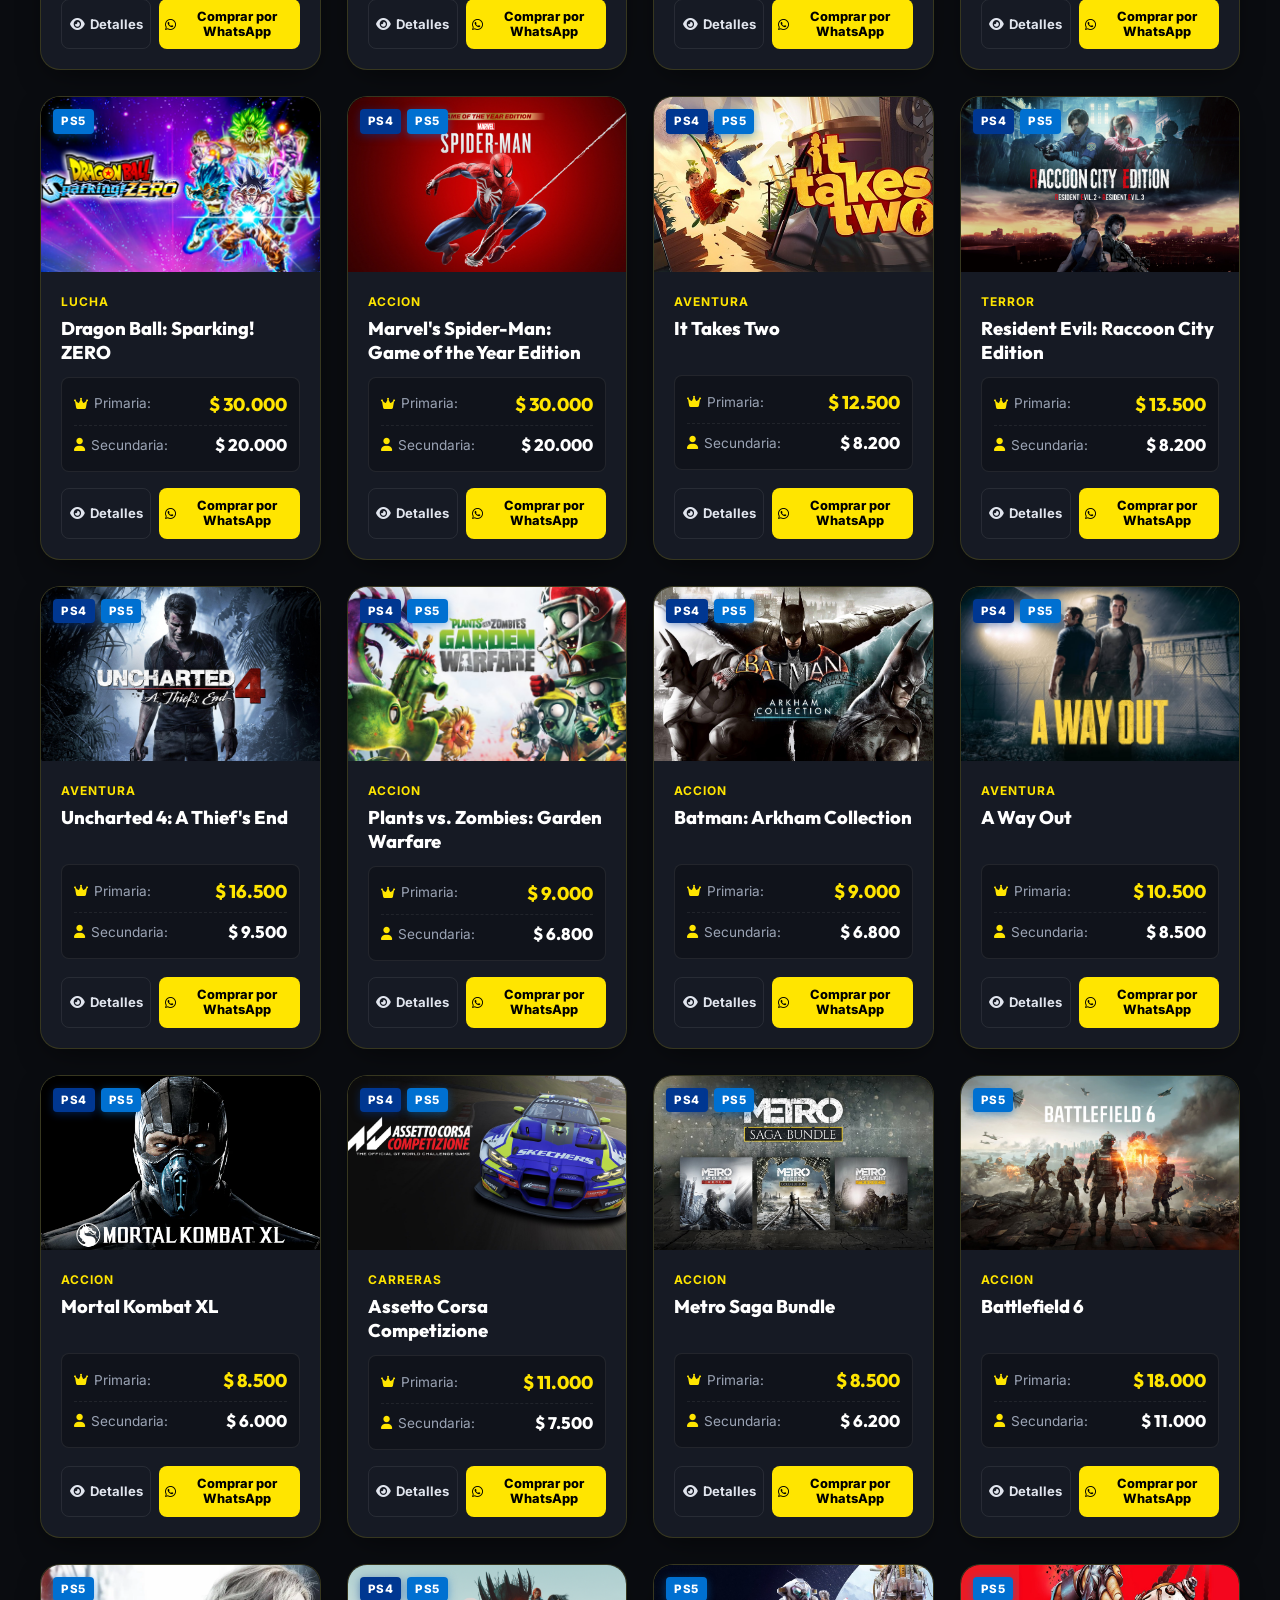
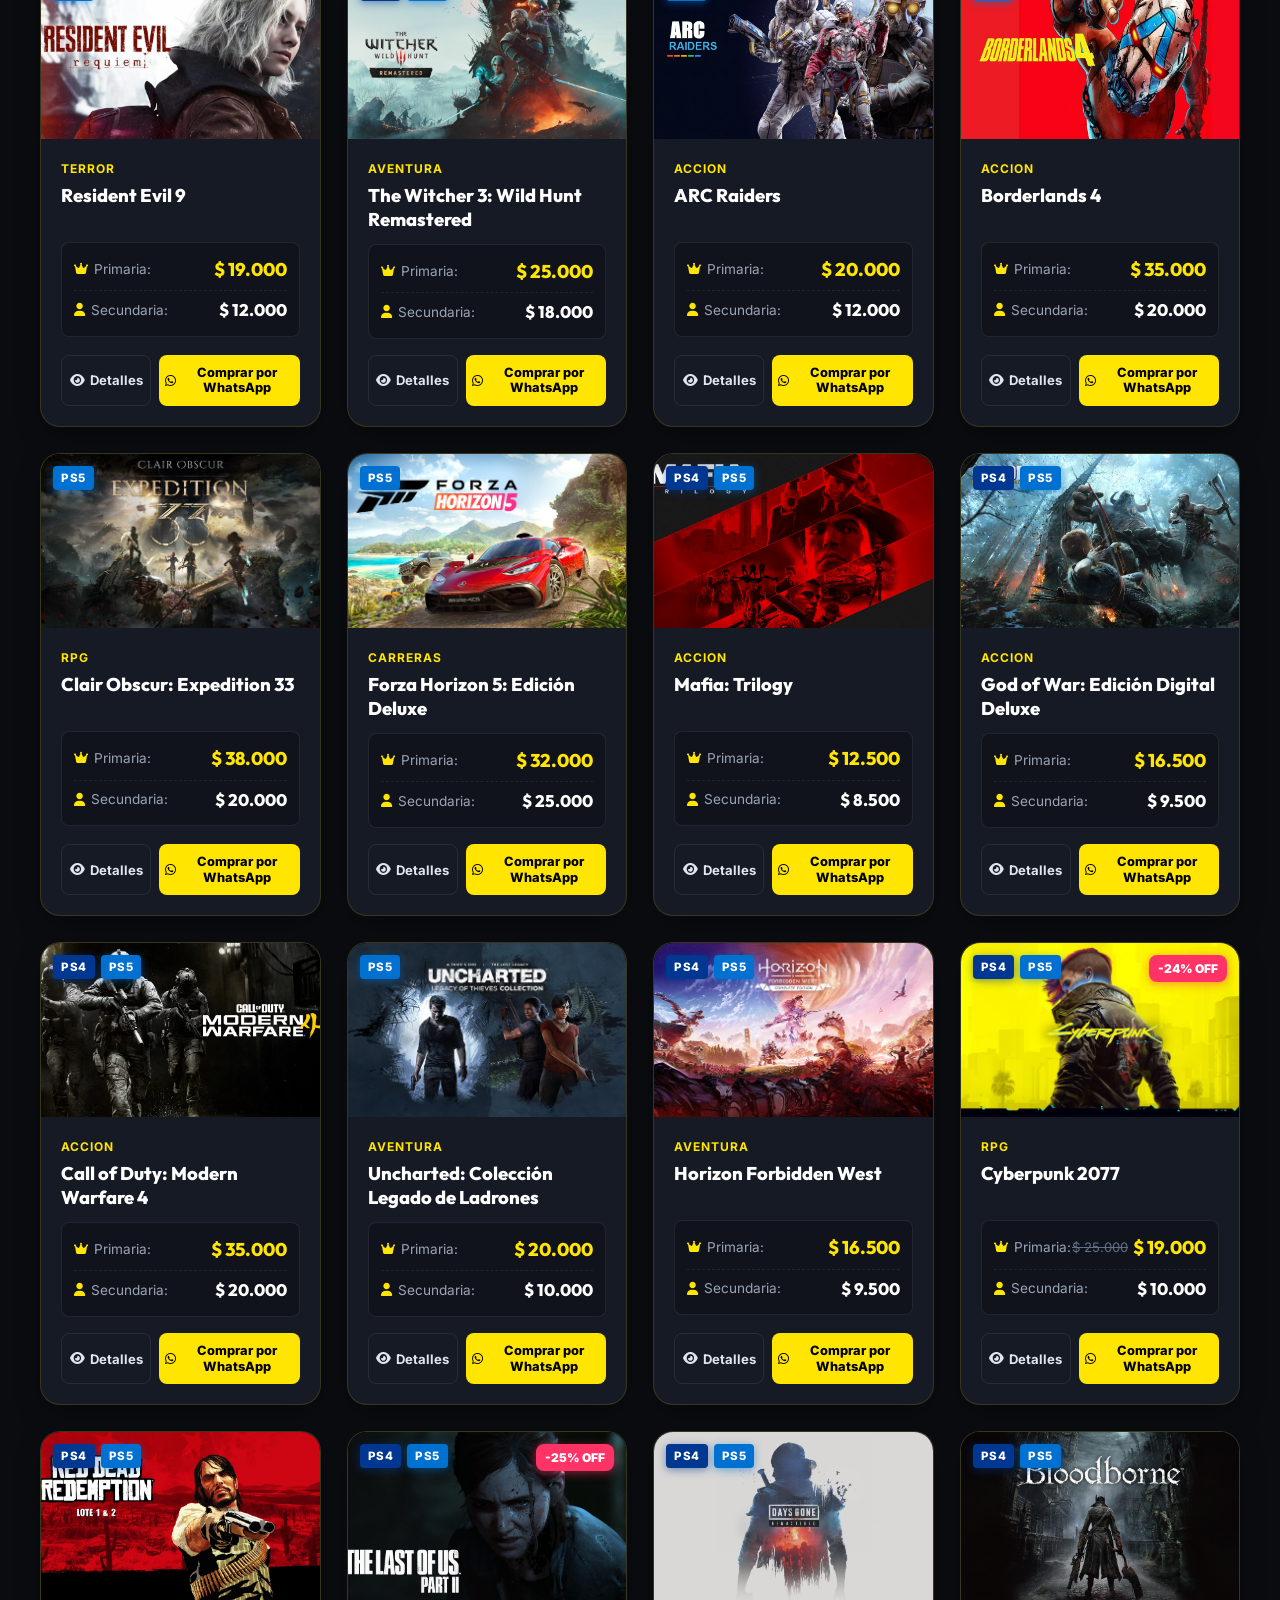
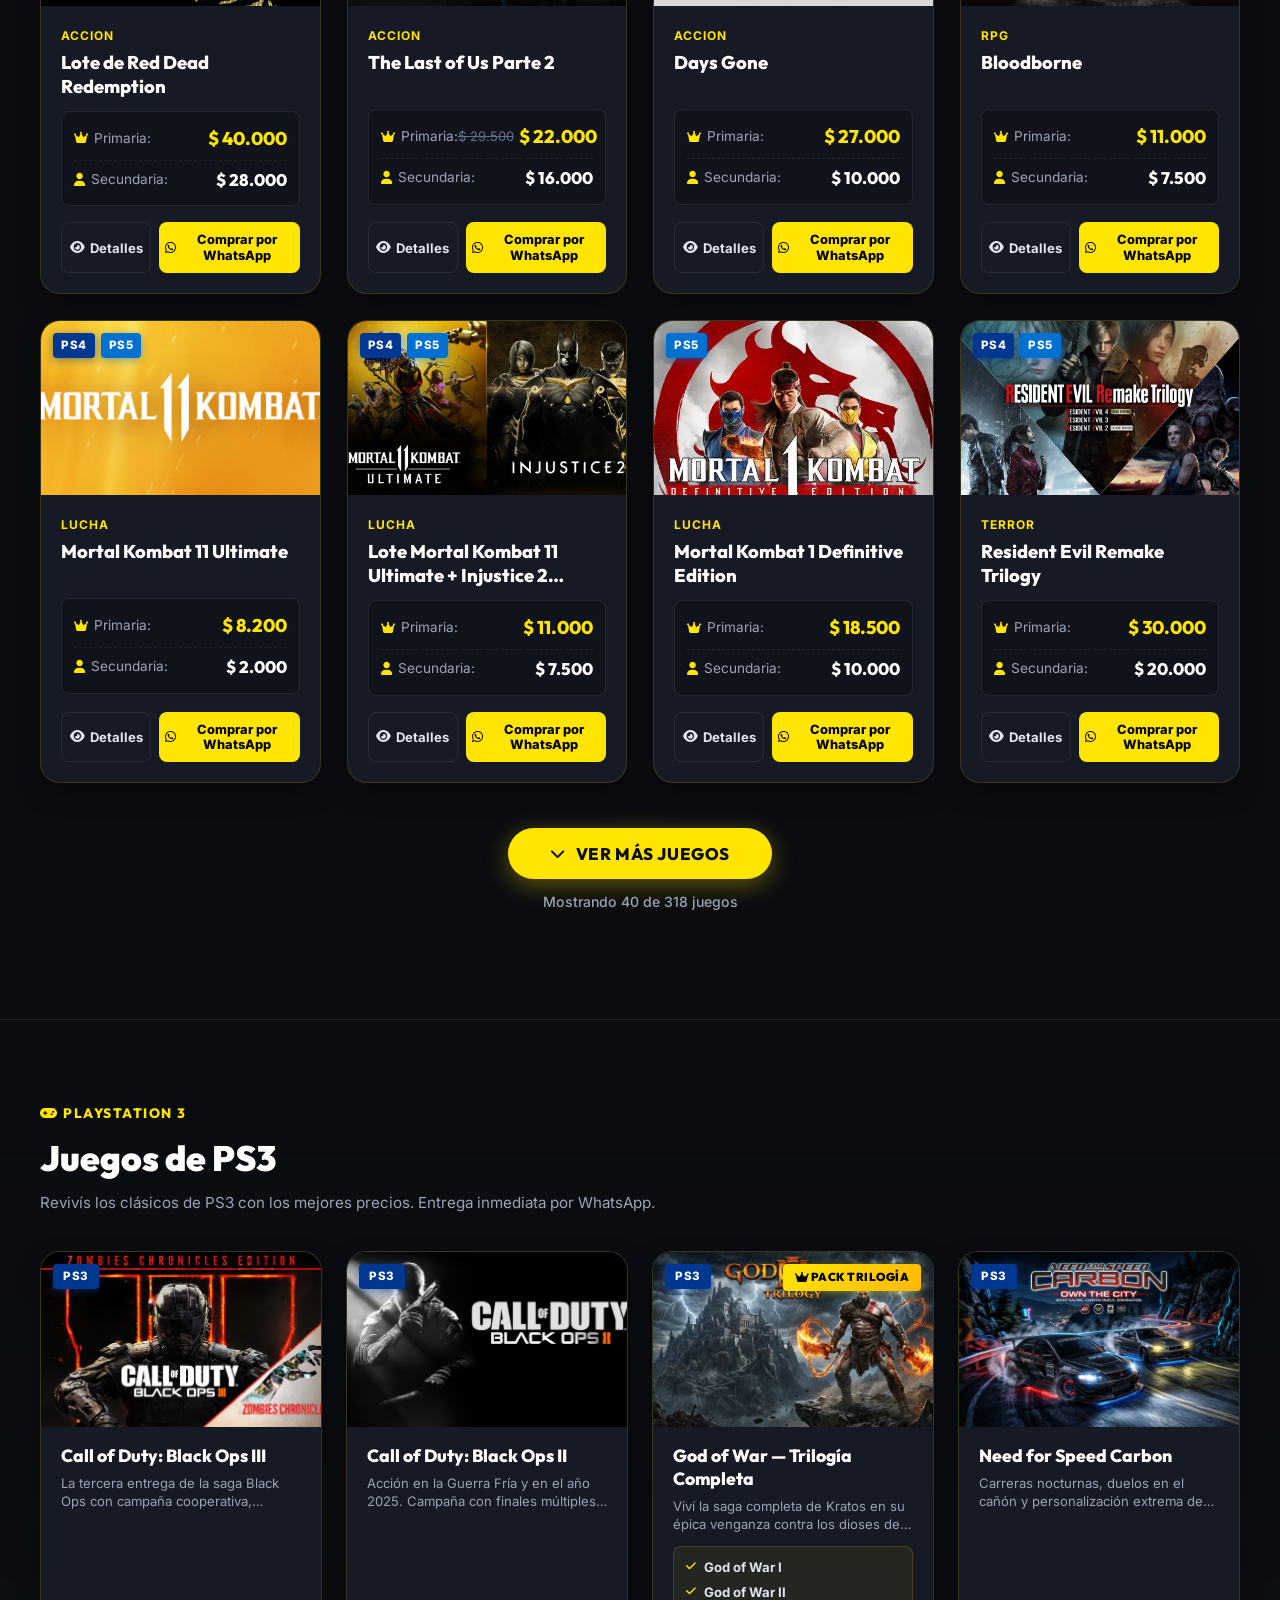
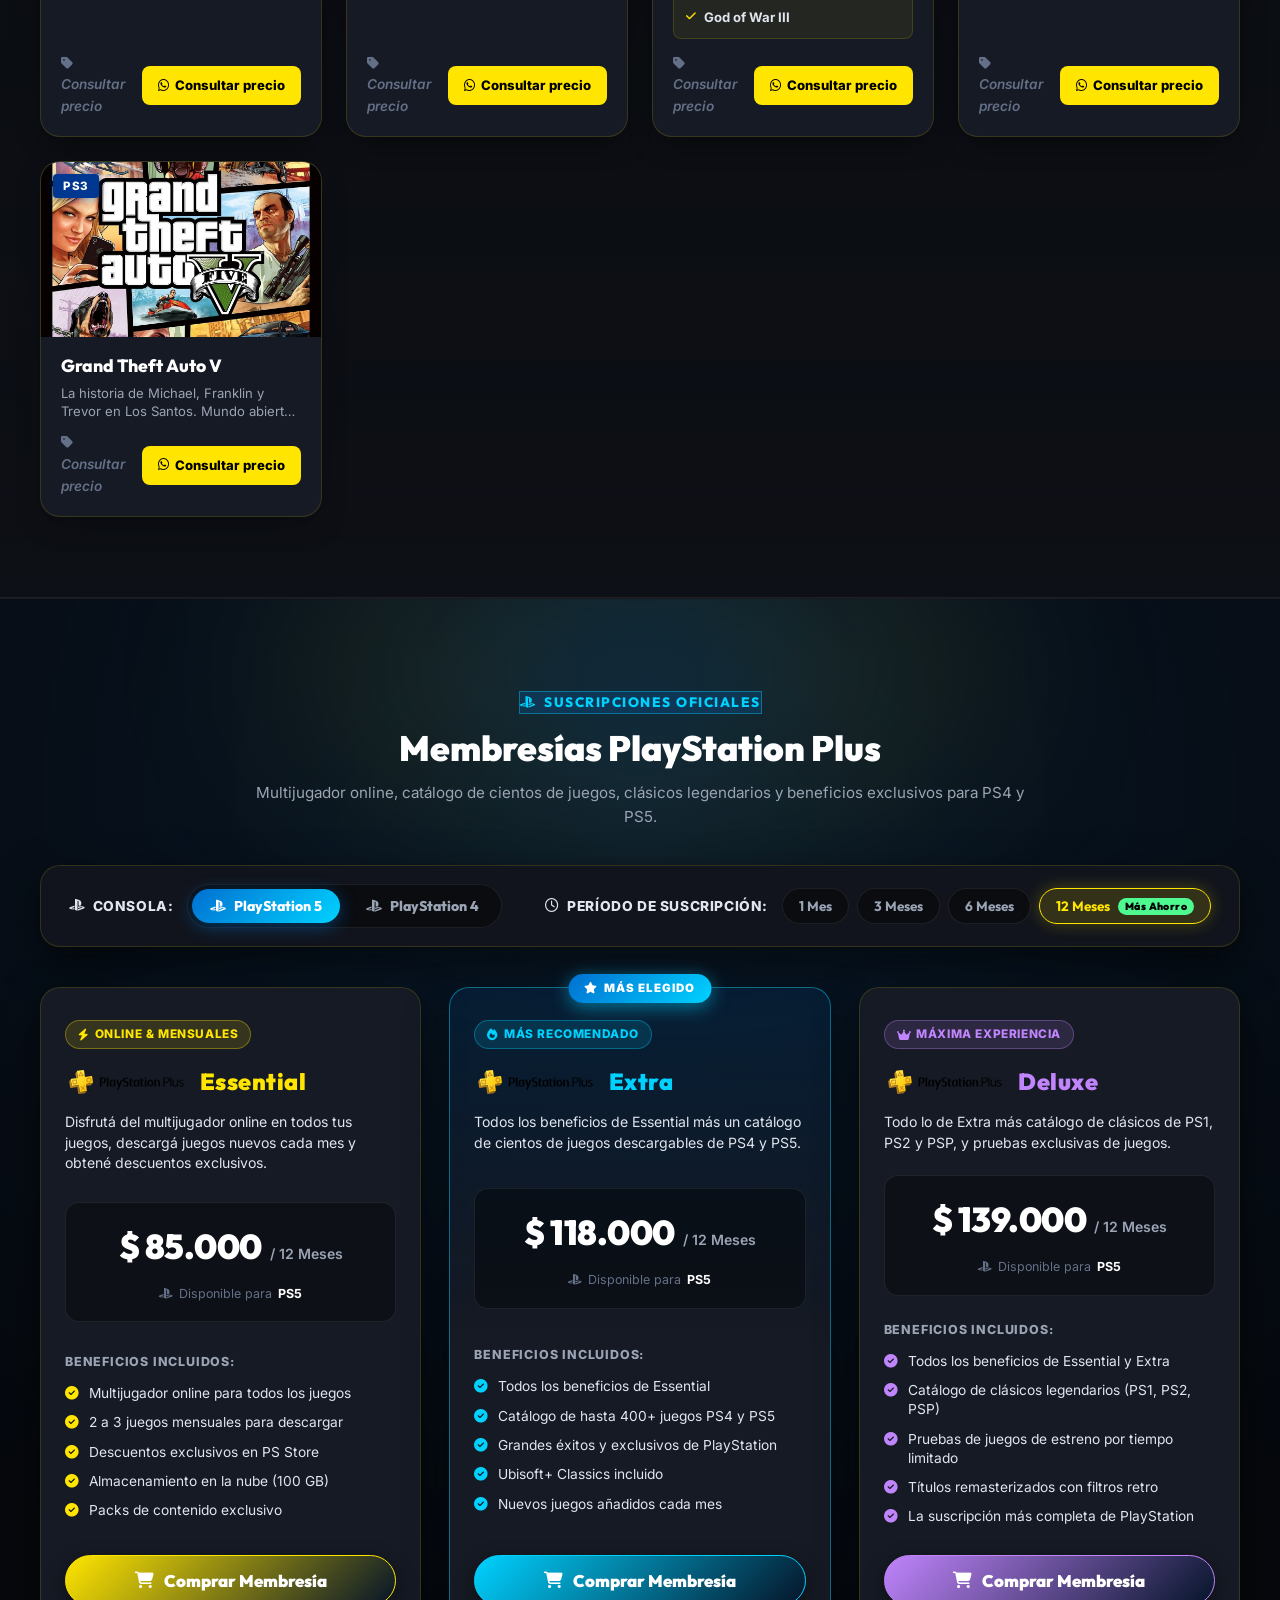
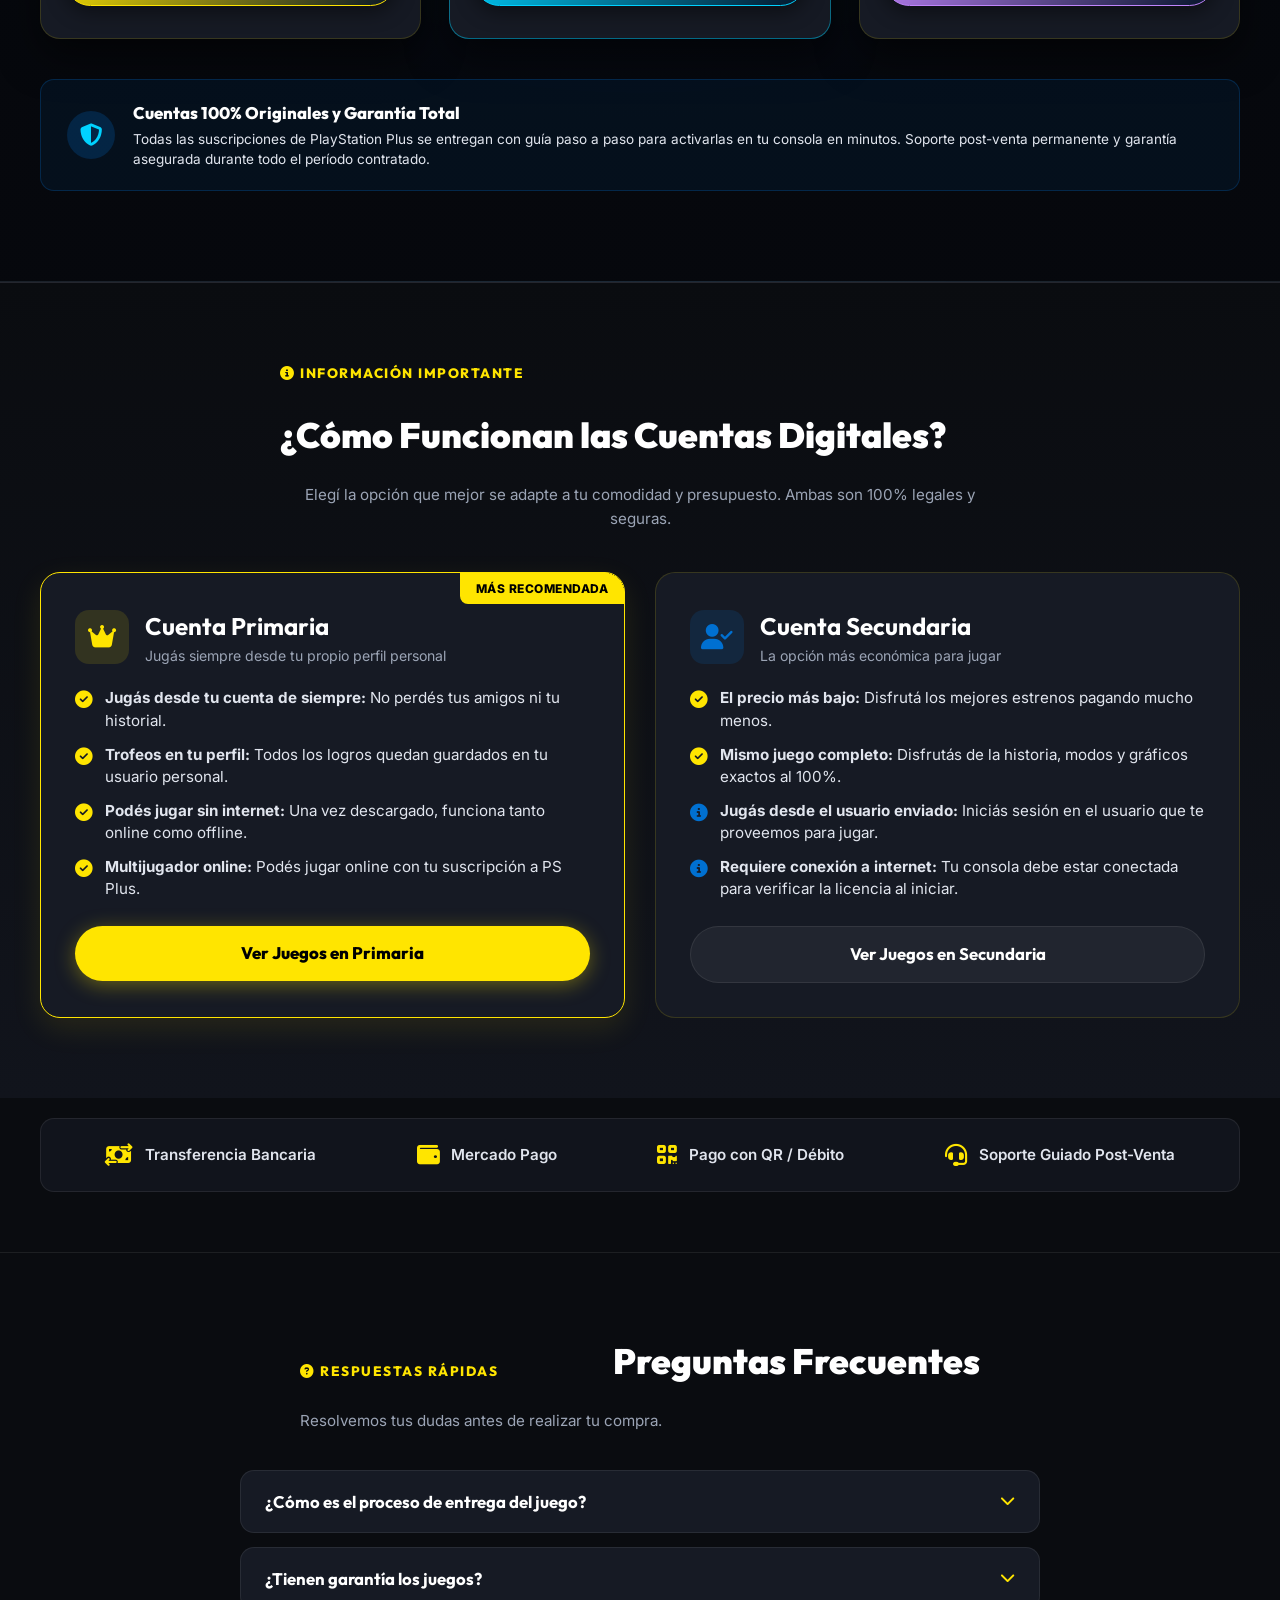
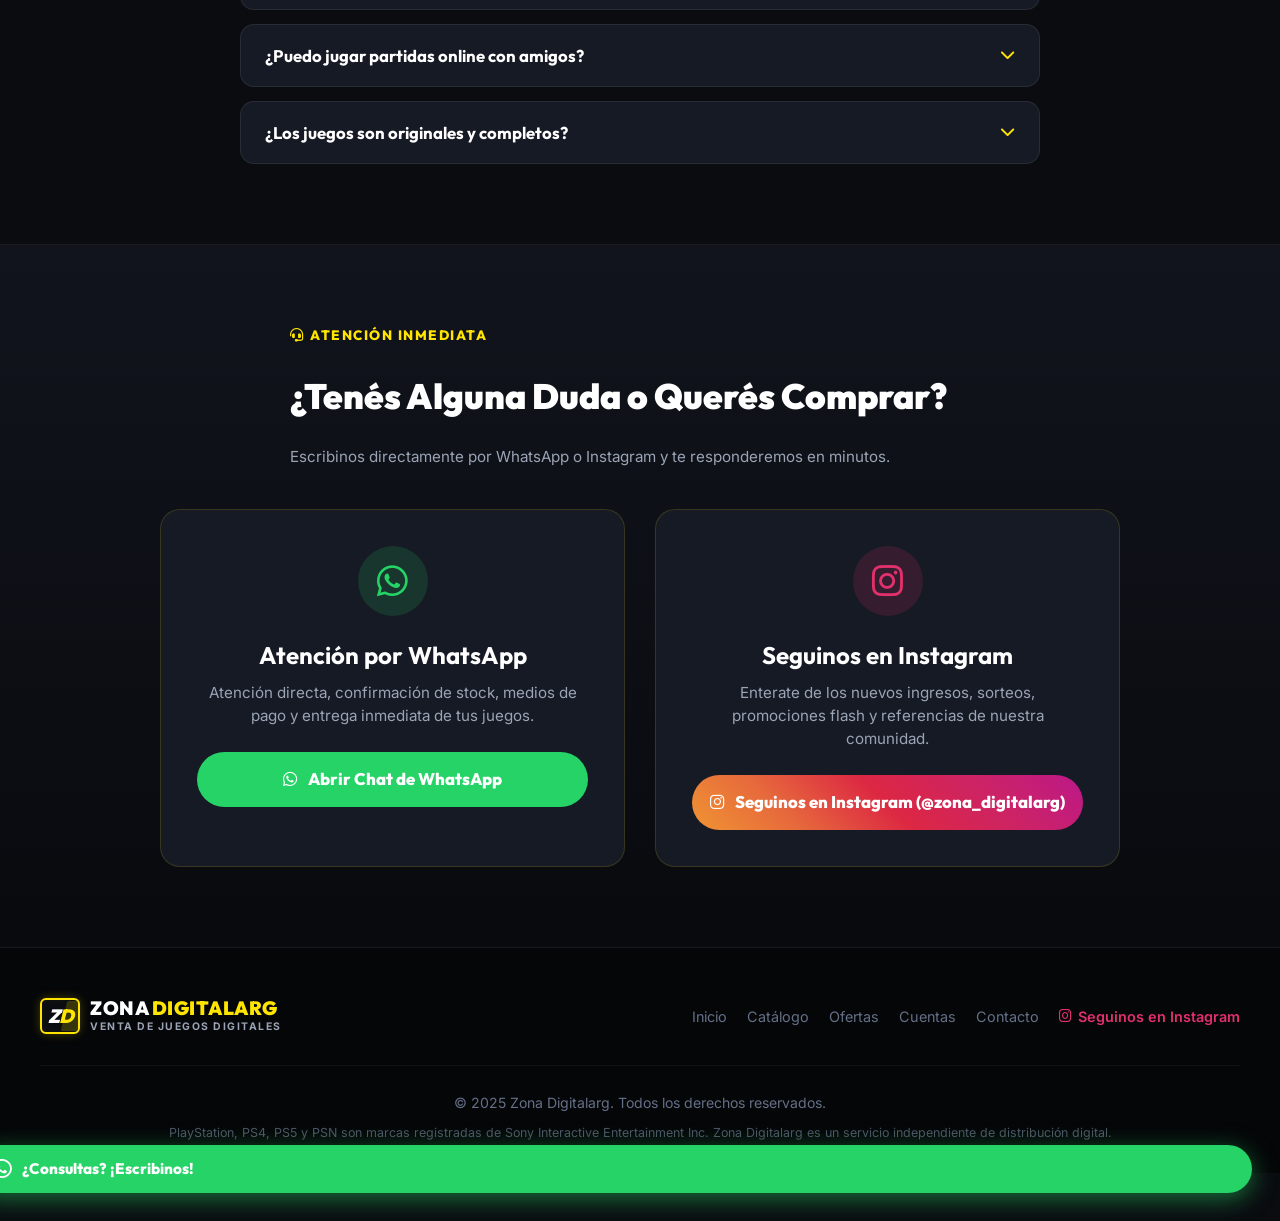
==== commit b98509b5: "Add files via upload" ====
--- a/index.html
+++ b/index.html
@@ -40,7 +40,7 @@
     <link rel="stylesheet" href="https://cdnjs.cloudflare.com/ajax/libs/font-awesome/6.4.2/css/all.min.css">
     
     <!-- Hoja de Estilos -->
-    <link rel="stylesheet" href="style.css?v=3.1">
+    <link rel="stylesheet" href="style.css?v=3.3">
 </head>
 <body>
 
@@ -134,6 +134,43 @@
                 </button>
             </div>
         </div>
+
+        <!-- Barra Buscadora Superior Oficial (Estilo de Referencia / Zona Digital) -->
+        <div class="header-search-bar" id="heroSearchWrapper">
+            <div class="container header-search-container">
+                <form class="header-search-form" id="heroSearchForm" onsubmit="event.preventDefault(); submitHeroSearch();">
+                    <div class="header-search-box">
+                        <input 
+                            type="text" 
+                            id="heroSearchInput" 
+                            class="header-search-input" 
+                            placeholder="Buscar juegos, PS Plus... (ej. FC 25, GTA V, Mortal Kombat...)" 
+                            autocomplete="off"
+                            aria-label="Buscar juegos digitales"
+                        >
+                        <button type="button" class="header-clear-search-btn" id="heroClearSearchBtn" title="Limpiar búsqueda" style="display: none;">
+                            <i class="fa-solid fa-xmark"></i>
+                        </button>
+                        <button type="submit" class="header-search-submit-btn" id="heroSearchSubmitBtn" aria-label="Buscar">
+                            <i class="fa-solid fa-magnifying-glass"></i>
+                        </button>
+                    </div>
+                </form>
+
+                <!-- Desplegable de Resultados Rápidos (Live Dropdown) -->
+                <div class="hero-search-dropdown" id="heroSearchDropdown" style="display: none;">
+                    <div class="hero-search-results-list" id="heroSearchResultsList">
+                        <!-- Se llena dinámicamente con JS -->
+                    </div>
+                    <div class="hero-search-dropdown-footer">
+                        <button type="button" class="hero-search-all-btn" onclick="submitHeroSearch()">
+                            <span>Ver todos los resultados en el catálogo</span>
+                            <i class="fa-solid fa-arrow-down"></i>
+                        </button>
+                    </div>
+                </div>
+            </div>
+        </div>
     </header>
 
 
@@ -155,54 +192,6 @@
             <p class="hero-description">
                 En <strong>Zona Digitalarg</strong> encontrás el catálogo más completo de juegos digitales PlayStation en cuentas primarias y secundarias. Comprá fácil, rápido y con garantía asegurada.
             </p>
-
-            <!-- Buscador Principal al Inicio -->
-            <div class="hero-search-wrapper" id="heroSearchWrapper">
-                <form class="hero-search-form" id="heroSearchForm" onsubmit="event.preventDefault(); submitHeroSearch();">
-                    <div class="hero-search-box">
-                        <i class="fa-solid fa-magnifying-glass hero-search-icon"></i>
-                        <input 
-                            type="text" 
-                            id="heroSearchInput" 
-                            class="hero-search-input" 
-                            placeholder="Buscar juego por nombre (ej: GTA, FIFA, Call of Duty, Mortal Kombat...)" 
-                            autocomplete="off"
-                            aria-label="Buscar juegos digitales"
-                        >
-                        <button type="button" class="hero-clear-search-btn" id="heroClearSearchBtn" title="Limpiar búsqueda" style="display: none;">
-                            <i class="fa-solid fa-xmark"></i>
-                        </button>
-                        <button type="submit" class="hero-search-submit-btn" id="heroSearchSubmitBtn">
-                            <i class="fa-solid fa-magnifying-glass"></i>
-                            <span>Buscar</span>
-                        </button>
-                    </div>
-                </form>
-
-                <!-- Desplegable de Resultados Rápidos (Live Dropdown) -->
-                <div class="hero-search-dropdown" id="heroSearchDropdown" style="display: none;">
-                    <div class="hero-search-results-list" id="heroSearchResultsList">
-                        <!-- Se llena dinámicamente con JS -->
-                    </div>
-                    <div class="hero-search-dropdown-footer">
-                        <button type="button" class="hero-search-all-btn" onclick="submitHeroSearch()">
-                            <span>Ver todos los resultados en el catálogo</span>
-                            <i class="fa-solid fa-arrow-down"></i>
-                        </button>
-                    </div>
-                </div>
-
-                <!-- Chips de Búsqueda Rápida Populares -->
-                <div class="hero-search-tags">
-                    <span class="hero-search-tags-label"><i class="fa-solid fa-fire"></i> Más buscados:</span>
-                    <button type="button" class="hero-tag-chip" onclick="quickHeroSearch('GTA')">GTA</button>
-                    <button type="button" class="hero-tag-chip" onclick="quickHeroSearch('FC 25')">FC 25</button>
-                    <button type="button" class="hero-tag-chip" onclick="quickHeroSearch('Call of Duty')">Call of Duty</button>
-                    <button type="button" class="hero-tag-chip" onclick="quickHeroSearch('Mortal Kombat')">Mortal Kombat</button>
-                    <button type="button" class="hero-tag-chip" onclick="quickHeroSearch('Spider-Man')">Spider-Man</button>
-                    <button type="button" class="hero-tag-chip" onclick="quickHeroSearch('God of War')">God of War</button>
-                </div>
-            </div>
 
             <div class="hero-buttons">
                 <a href="#catalogo" class="btn-primary">
@@ -1028,6 +1017,6 @@
     <!-- Catálogo base local -->
     <script src="games.js?v=3.0"></script>
     <!-- Lógica de la tienda y sincronización en vivo -->
-    <script src="app.js?v=8.1"></script>
+    <script src="app.js?v=8.3"></script>
 </body>
 </html>
--- a/style.css
+++ b/style.css
@@ -608,121 +608,130 @@
 }
 
 /* ==========================================================================
-   BARRA BUSCADORA AL PRINCIPIO (HERO SEARCH)
+   BARRA BUSCADORA SUPERIOR OFICIAL (ESTILO DE REFERENCIA DG / ZONA DIGITAL)
    ========================================================================== */
+.header-search-bar,
 .hero-search-wrapper {
     position: relative;
-    max-width: 740px;
     width: 100%;
-    margin: 0 auto 32px auto;
-    z-index: 50;
-}
-
+    padding: 2px 0 12px 0;
+    z-index: 950;
+}
+
+.header-search-container {
+    max-width: 820px;
+    margin: 0 auto;
+    position: relative;
+    padding: 0 16px;
+}
+
+.header-search-form,
 .hero-search-form {
     width: 100%;
 }
 
+.header-search-box,
 .hero-search-box {
     display: flex;
     align-items: center;
-    background: rgba(17, 20, 28, 0.94);
-    backdrop-filter: blur(14px);
-    -webkit-backdrop-filter: blur(14px);
-    border: 2px solid rgba(255, 229, 0, 0.35);
-    border-radius: var(--radius-pill);
-    padding: 7px 8px 7px 22px;
-    box-shadow: 0 10px 30px rgba(0, 0, 0, 0.65), 0 0 25px rgba(255, 229, 0, 0.16);
-    transition: all 0.3s cubic-bezier(0.16, 1, 0.3, 1);
-}
-
+    background: #0E121A;
+    border: 1.5px solid rgba(255, 255, 255, 0.12);
+    border-radius: 12px;
+    height: 48px;
+    padding: 4px 5px 4px 16px;
+    box-shadow: 0 4px 18px rgba(0, 0, 0, 0.5);
+    transition: all 0.25s ease;
+    box-sizing: border-box;
+}
+
+.header-search-box:hover,
+.header-search-box:focus-within,
 .hero-search-box:hover,
 .hero-search-box:focus-within {
-    background: rgba(22, 26, 36, 0.98);
+    background: #131722;
     border-color: var(--color-primary);
-    box-shadow: 0 14px 40px rgba(0, 0, 0, 0.8), 0 0 35px rgba(255, 229, 0, 0.45);
-    transform: translateY(-2px);
-}
-
-.hero-search-icon {
-    font-size: 1.25rem;
-    color: var(--color-primary);
-    margin-right: 14px;
-    flex-shrink: 0;
-    transition: transform var(--transition-fast);
-}
-
-.hero-search-box:focus-within .hero-search-icon {
-    transform: scale(1.15) rotate(-5deg);
-}
-
+    box-shadow: 0 4px 20px rgba(0, 0, 0, 0.7), 0 0 20px rgba(255, 229, 0, 0.35);
+}
+
+.header-search-input,
 .hero-search-input {
     flex: 1;
     background: transparent;
     border: none;
     outline: none;
     color: #FFFFFF;
-    font-size: 1.05rem;
+    font-size: 0.94rem;
     font-family: var(--font-body);
     font-weight: 500;
-    padding: 8px 0;
+    padding: 0 10px 0 0;
     min-width: 0;
 }
 
+.header-search-input::placeholder,
 .hero-search-input::placeholder {
-    color: #8C96A8;
+    color: #7D899D;
+    font-size: 0.92rem;
     font-weight: 400;
 }
 
+.header-clear-search-btn,
 .hero-clear-search-btn {
-    background: rgba(255, 255, 255, 0.12);
+    background: rgba(255, 255, 255, 0.1);
     border: none;
     border-radius: 50%;
-    width: 28px;
-    height: 28px;
+    width: 26px;
+    height: 26px;
     color: var(--text-muted);
-    font-size: 0.9rem;
+    font-size: 0.85rem;
     cursor: pointer;
     display: flex;
     align-items: center;
     justify-content: center;
-    margin-right: 10px;
+    margin-right: 8px;
     flex-shrink: 0;
     transition: var(--transition-fast);
 }
 
+.header-clear-search-btn:hover,
 .hero-clear-search-btn:hover {
     background: rgba(255, 255, 255, 0.25);
     color: #FFFFFF;
-    transform: scale(1.1);
-}
-
+    transform: scale(1.08);
+}
+
+.header-search-submit-btn,
 .hero-search-submit-btn {
+    width: 38px;
+    height: 38px;
+    background: var(--color-primary);
+    color: #000000;
+    border: none;
+    border-radius: 9px;
     display: inline-flex;
     align-items: center;
-    gap: 8px;
-    background: linear-gradient(135deg, var(--color-primary) 0%, #FFB800 100%);
-    color: #0A0C10;
-    border: none;
-    border-radius: var(--radius-pill);
-    padding: 13px 26px;
-    font-family: var(--font-heading);
-    font-weight: 800;
-    font-size: 1rem;
-    letter-spacing: 0.4px;
+    justify-content: center;
     cursor: pointer;
     flex-shrink: 0;
-    box-shadow: 0 4px 18px rgba(255, 229, 0, 0.4);
     transition: var(--transition-fast);
-}
-
+    box-shadow: 0 2px 10px rgba(255, 229, 0, 0.35);
+}
+
+.header-search-submit-btn:hover,
 .hero-search-submit-btn:hover {
-    background: linear-gradient(135deg, #FFF04D 0%, #FFC820 100%);
-    transform: translateY(-2px);
-    box-shadow: 0 6px 24px rgba(255, 229, 0, 0.65);
-}
-
+    background: var(--color-primary-hover);
+    transform: scale(1.05);
+    box-shadow: 0 4px 18px rgba(255, 229, 0, 0.6);
+}
+
+.header-search-submit-btn i,
+.hero-search-submit-btn i {
+    font-size: 1.05rem;
+    color: #000000;
+}
+
+.header-search-submit-btn:active,
 .hero-search-submit-btn:active {
-    transform: translateY(0);
+    transform: scale(0.96);
 }
 
 /* Desplegable de Resultados Rápidos (Live Dropdown) */
@@ -870,48 +879,6 @@
     opacity: 0.7;
 }
 
-/* Chips / Etiquetas Populares */
-.hero-search-tags {
-    display: flex;
-    align-items: center;
-    justify-content: center;
-    gap: 8px;
-    margin-top: 16px;
-    flex-wrap: wrap;
-}
-
-.hero-search-tags-label {
-    font-size: 0.8rem;
-    font-weight: 800;
-    color: var(--color-primary);
-    display: inline-flex;
-    align-items: center;
-    gap: 6px;
-    text-transform: uppercase;
-    letter-spacing: 0.5px;
-}
-
-.hero-tag-chip {
-    background: rgba(255, 255, 255, 0.05);
-    border: 1px solid var(--border-subtle);
-    color: var(--text-light);
-    font-family: var(--font-heading);
-    font-size: 0.84rem;
-    font-weight: 700;
-    padding: 5px 14px;
-    border-radius: var(--radius-pill);
-    cursor: pointer;
-    transition: var(--transition-fast);
-}
-
-.hero-tag-chip:hover {
-    background: rgba(255, 229, 0, 0.14);
-    border-color: var(--color-primary);
-    color: var(--color-primary);
-    transform: translateY(-2px);
-    box-shadow: 0 4px 12px rgba(255, 229, 0, 0.25);
-}
-
 .hero-buttons {
     display: flex;
     align-items: center;
@@ -4796,34 +4763,45 @@
 }
 
 /* ==========================================================================
-   RESPONSIVE: HERO SEARCH Y BOTÓN VOLVER AL INICIO
+   RESPONSIVE: HEADER SEARCH Y BOTÓN VOLVER AL INICIO
    ========================================================================== */
 @media (max-width: 768px) {
+    .header-search-bar,
     .hero-search-wrapper {
-        margin-bottom: 24px;
-    }
-
+        padding: 4px 0 10px 0;
+    }
+
+    .header-search-container {
+        padding: 0 12px;
+    }
+
+    .header-search-box,
     .hero-search-box {
-        padding: 5px 6px 5px 16px;
-    }
-
+        height: 44px;
+        padding: 3px 4px 3px 14px;
+        border-radius: 10px;
+    }
+
+    .header-search-input,
     .hero-search-input {
-        font-size: 0.94rem;
-    }
-
+        font-size: 0.88rem;
+    }
+
+    .header-search-input::placeholder,
+    .hero-search-input::placeholder {
+        font-size: 0.84rem;
+    }
+
+    .header-search-submit-btn,
     .hero-search-submit-btn {
-        padding: 10px 18px;
-        font-size: 0.9rem;
-    }
-
-    .hero-tag-chip {
-        font-size: 0.78rem;
-        padding: 4px 11px;
+        width: 36px;
+        height: 36px;
+        border-radius: 8px;
     }
 
     .btn-scroll-top {
         bottom: 80px;
-        right: 18px;
+        right: 16px;
         padding: 10px 16px;
         font-size: 0.84rem;
         gap: 8px;
@@ -4835,42 +4813,37 @@
 }
 
 @media (max-width: 480px) {
+    .header-search-container {
+        padding: 0 10px;
+    }
+
+    .header-search-box,
     .hero-search-box {
-        padding: 4px 5px 4px 14px;
-    }
-
-    .hero-search-icon {
-        font-size: 1.1rem;
-        margin-right: 10px;
-    }
-
+        height: 42px;
+        padding: 2px 3px 2px 12px;
+    }
+
+    .header-search-input,
     .hero-search-input {
-        font-size: 0.88rem;
-    }
-
-    .hero-search-submit-btn span {
-        display: none;
-    }
-
+        font-size: 0.82rem;
+    }
+
+    .header-search-submit-btn,
     .hero-search-submit-btn {
-        padding: 0;
-        width: 40px;
-        height: 40px;
-        border-radius: 50%;
-        display: inline-flex;
-        align-items: center;
-        justify-content: center;
-    }
-
+        width: 35px;
+        height: 35px;
+        border-radius: 8px;
+    }
+
+    .header-search-submit-btn i,
     .hero-search-submit-btn i {
-        font-size: 1rem;
-        margin: 0;
+        font-size: 0.95rem;
     }
 
     .btn-scroll-top {
         bottom: 80px;
         right: 14px;
-        padding: 9px 14px;
+        padding: 9px 13px;
         font-size: 0.8rem;
     }
 }
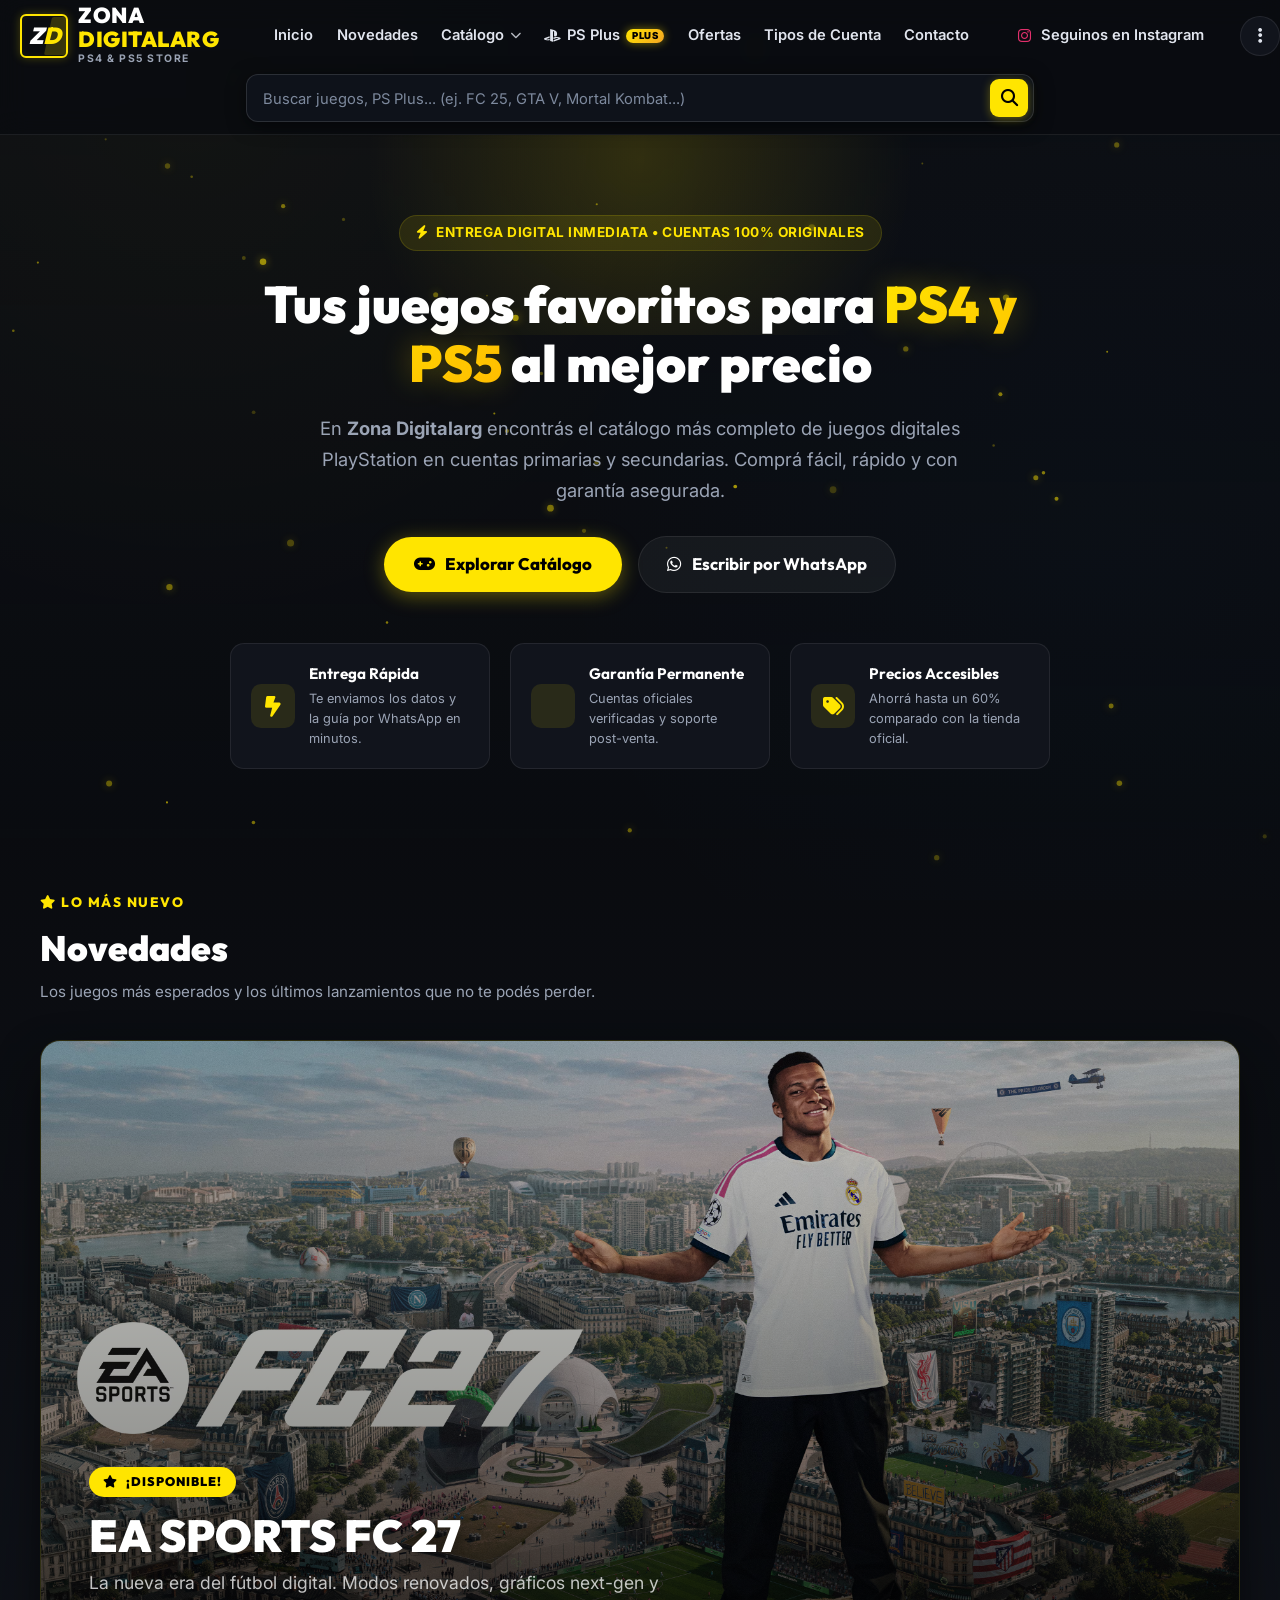
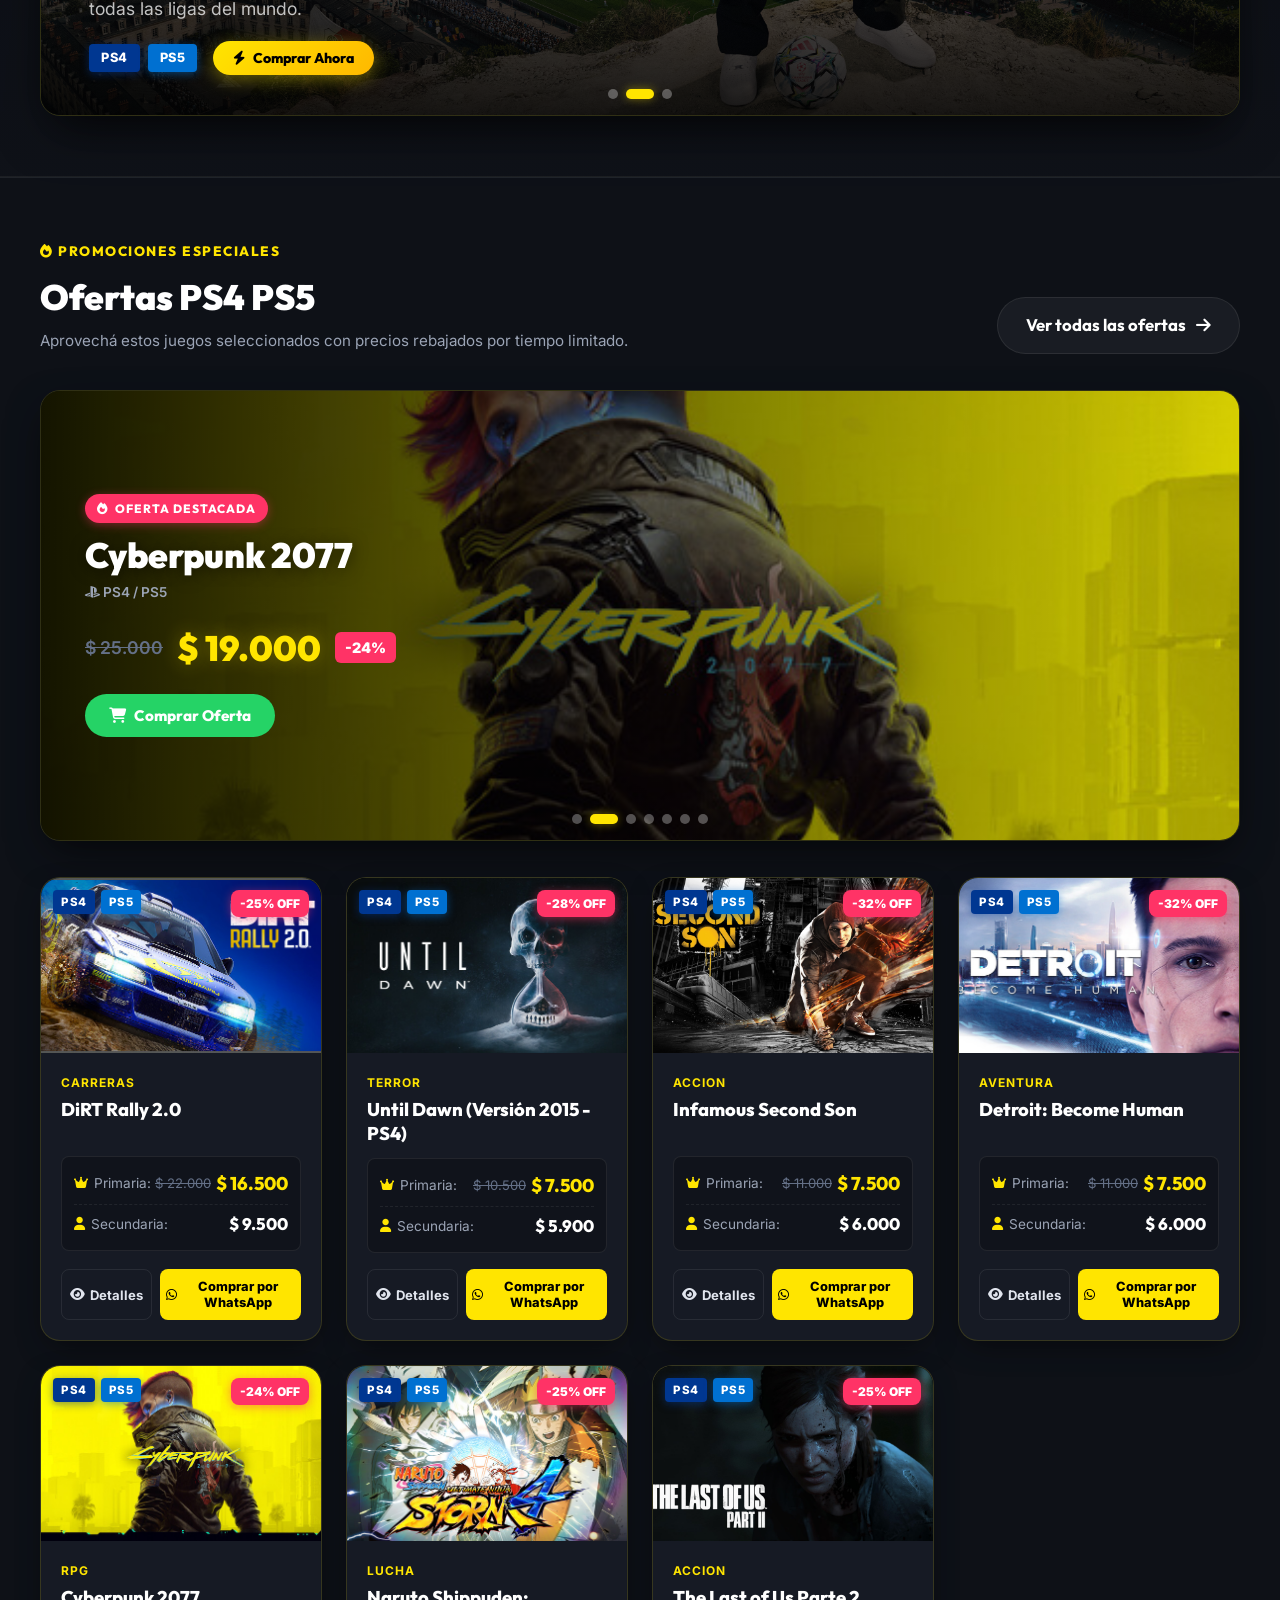
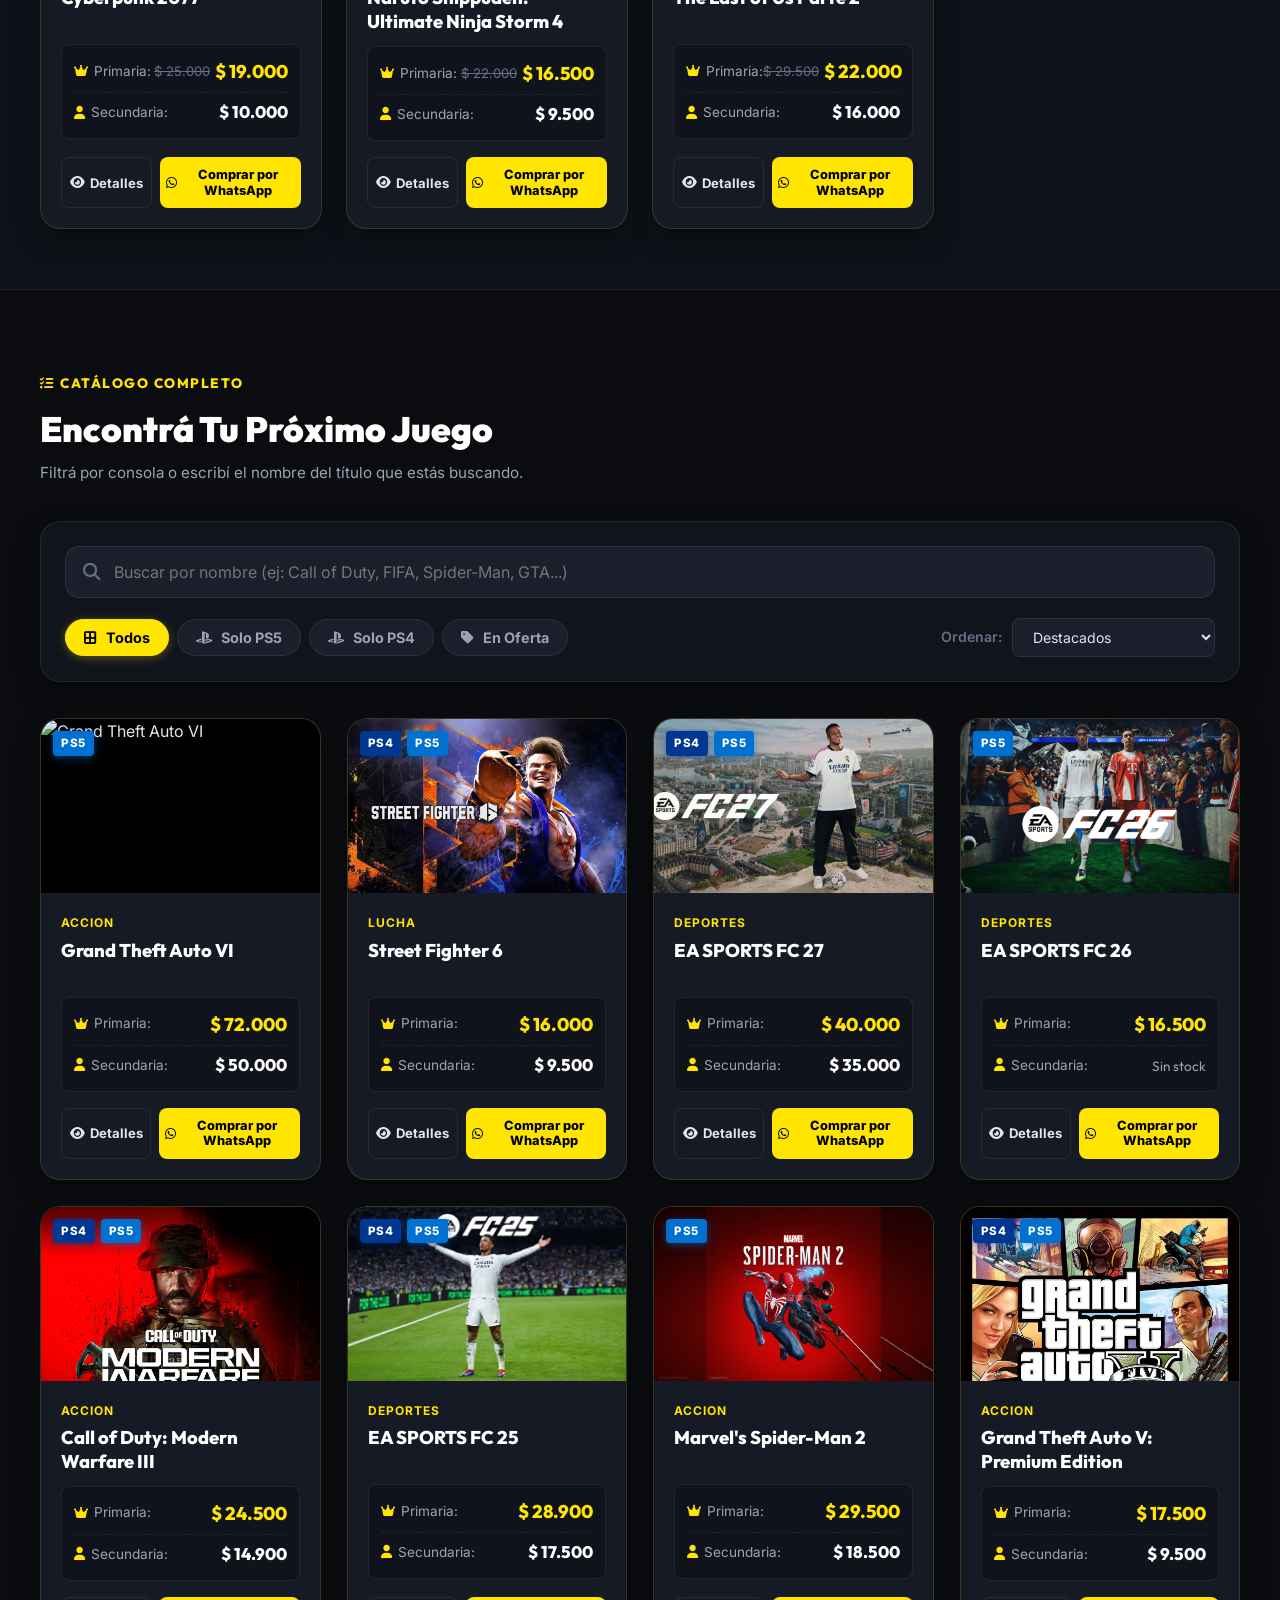
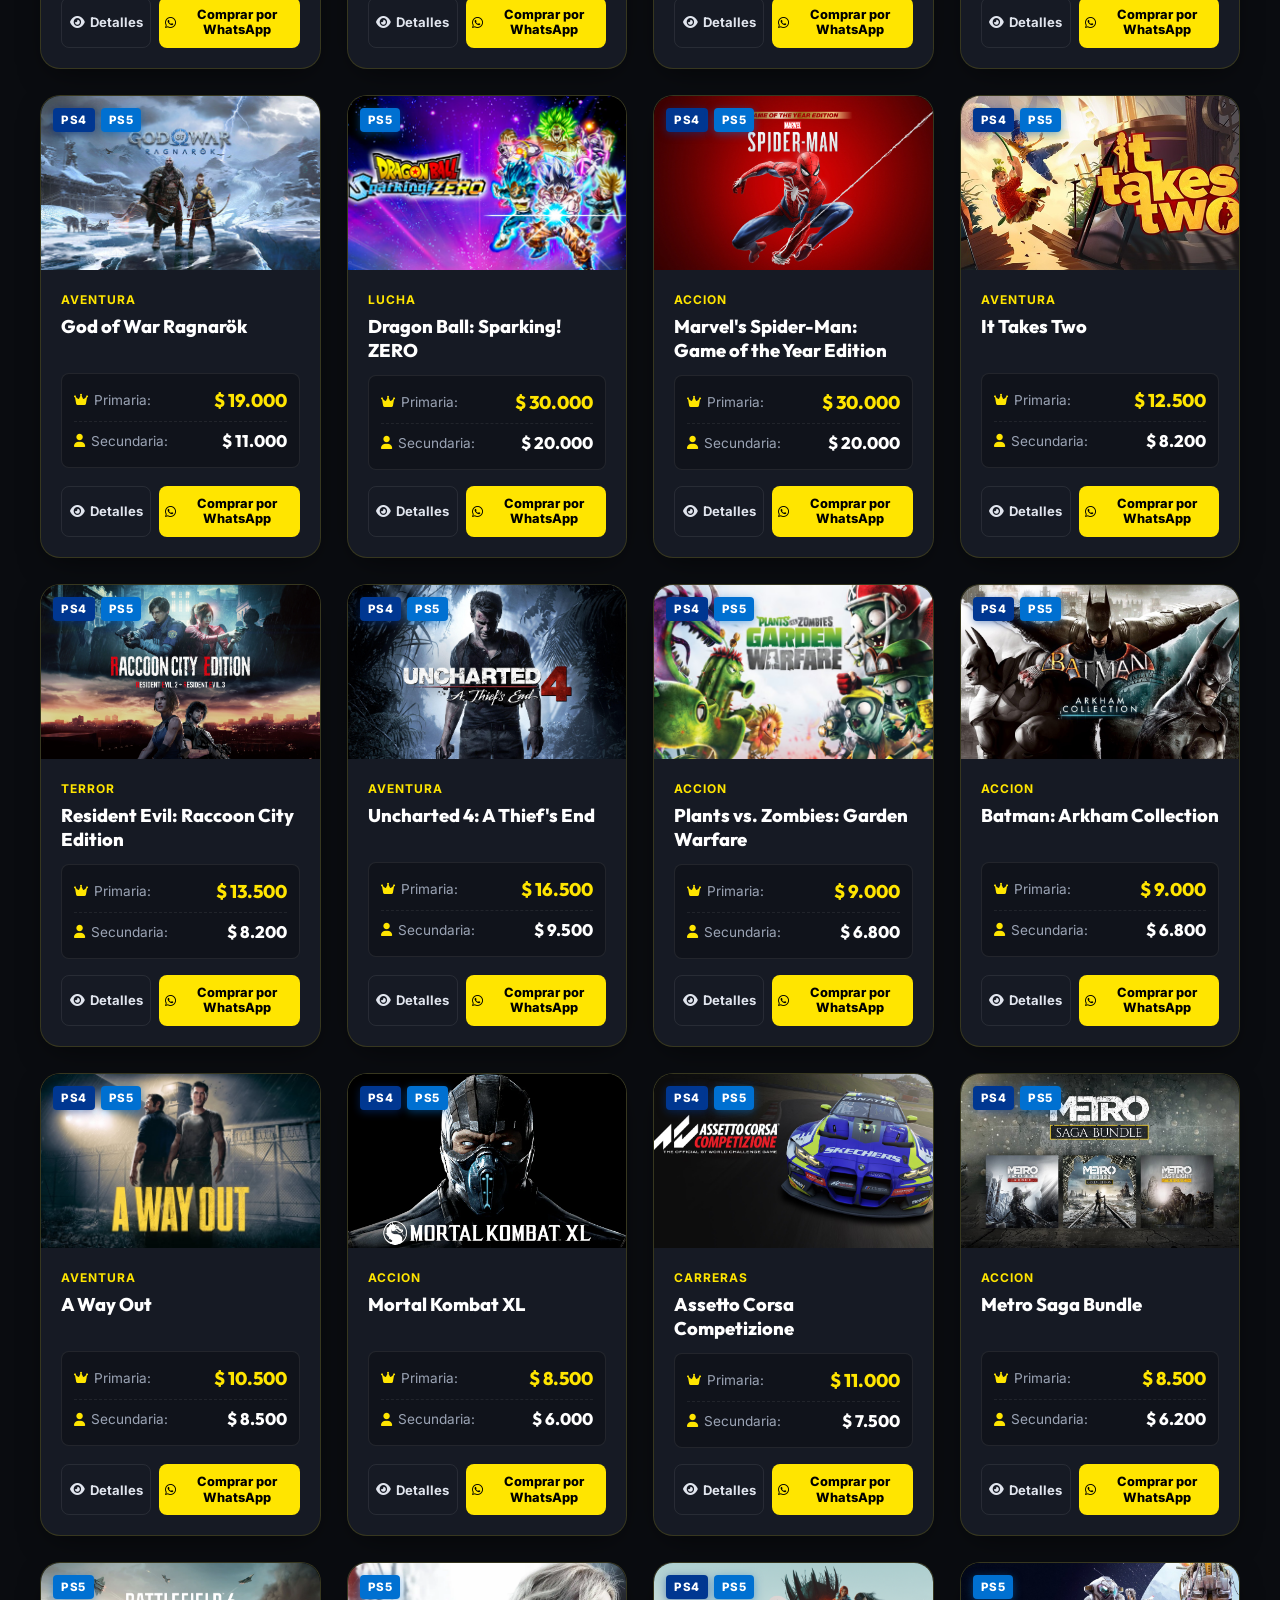
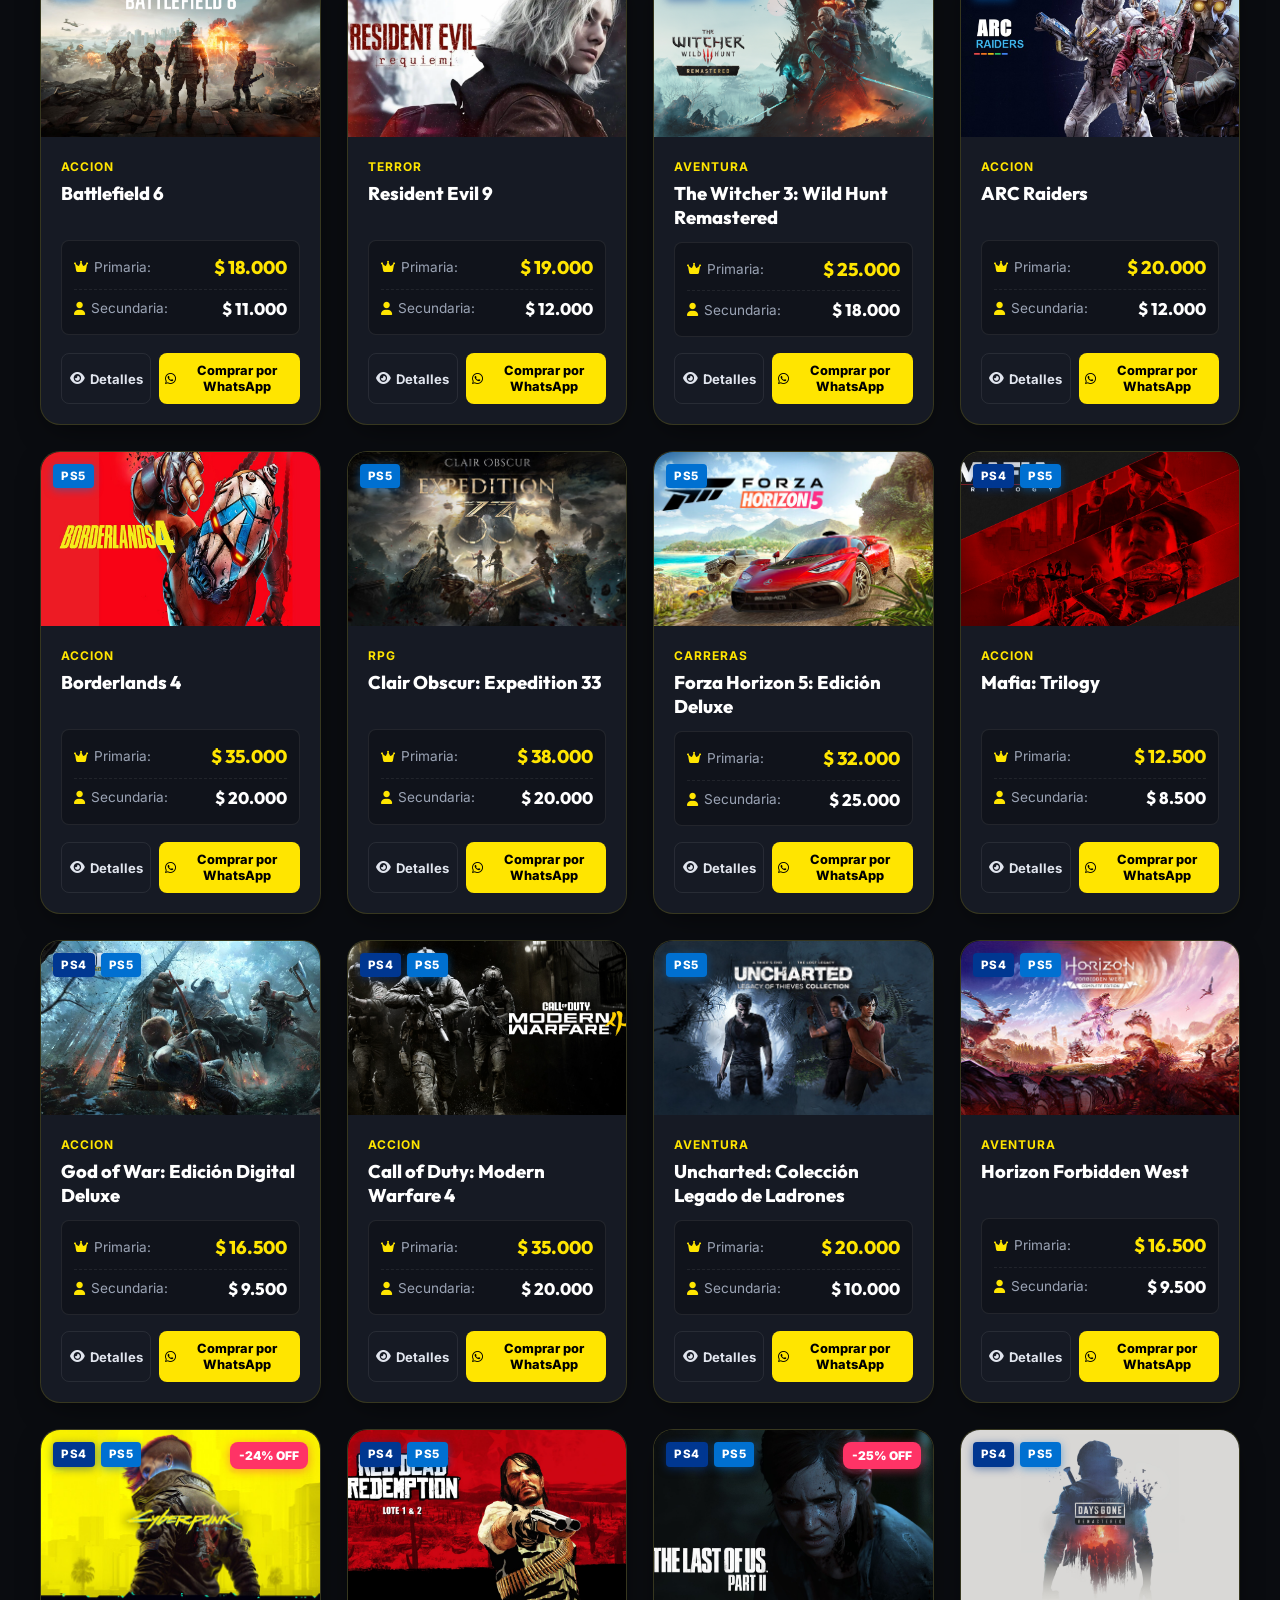
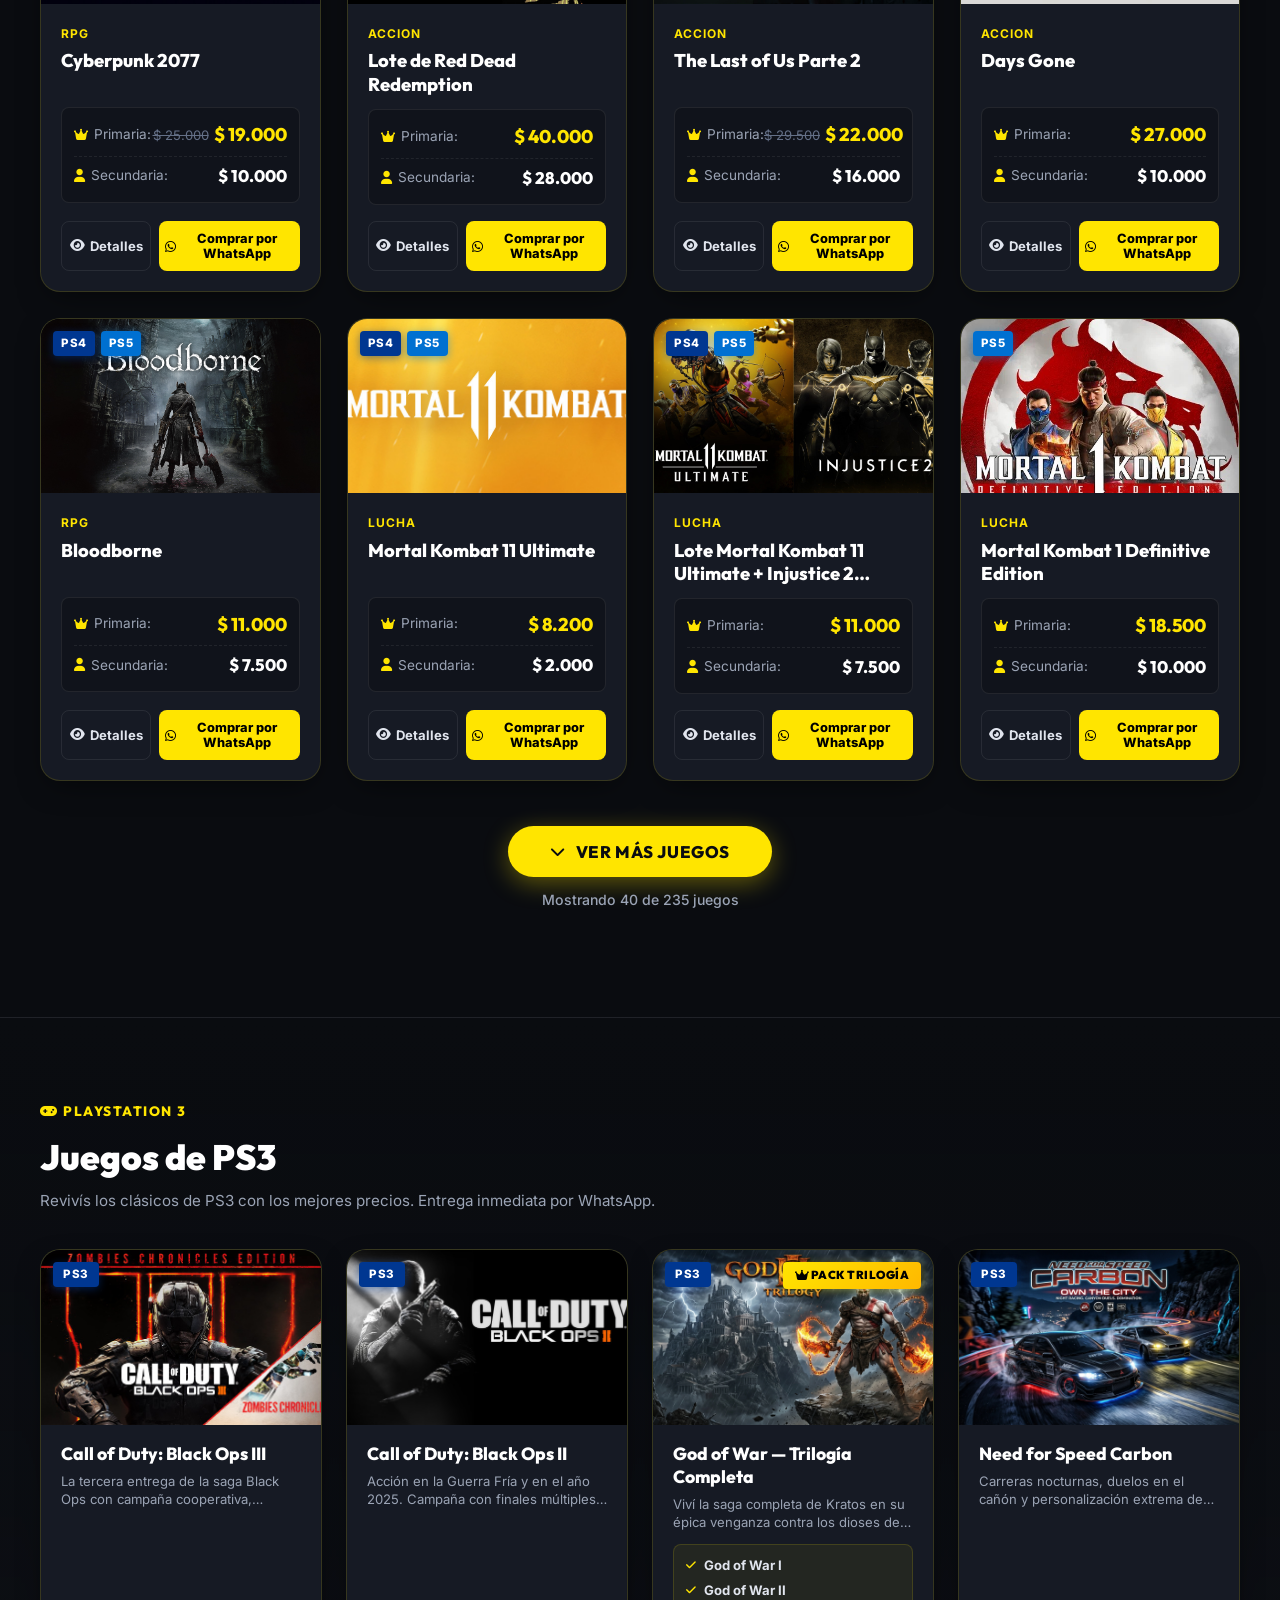
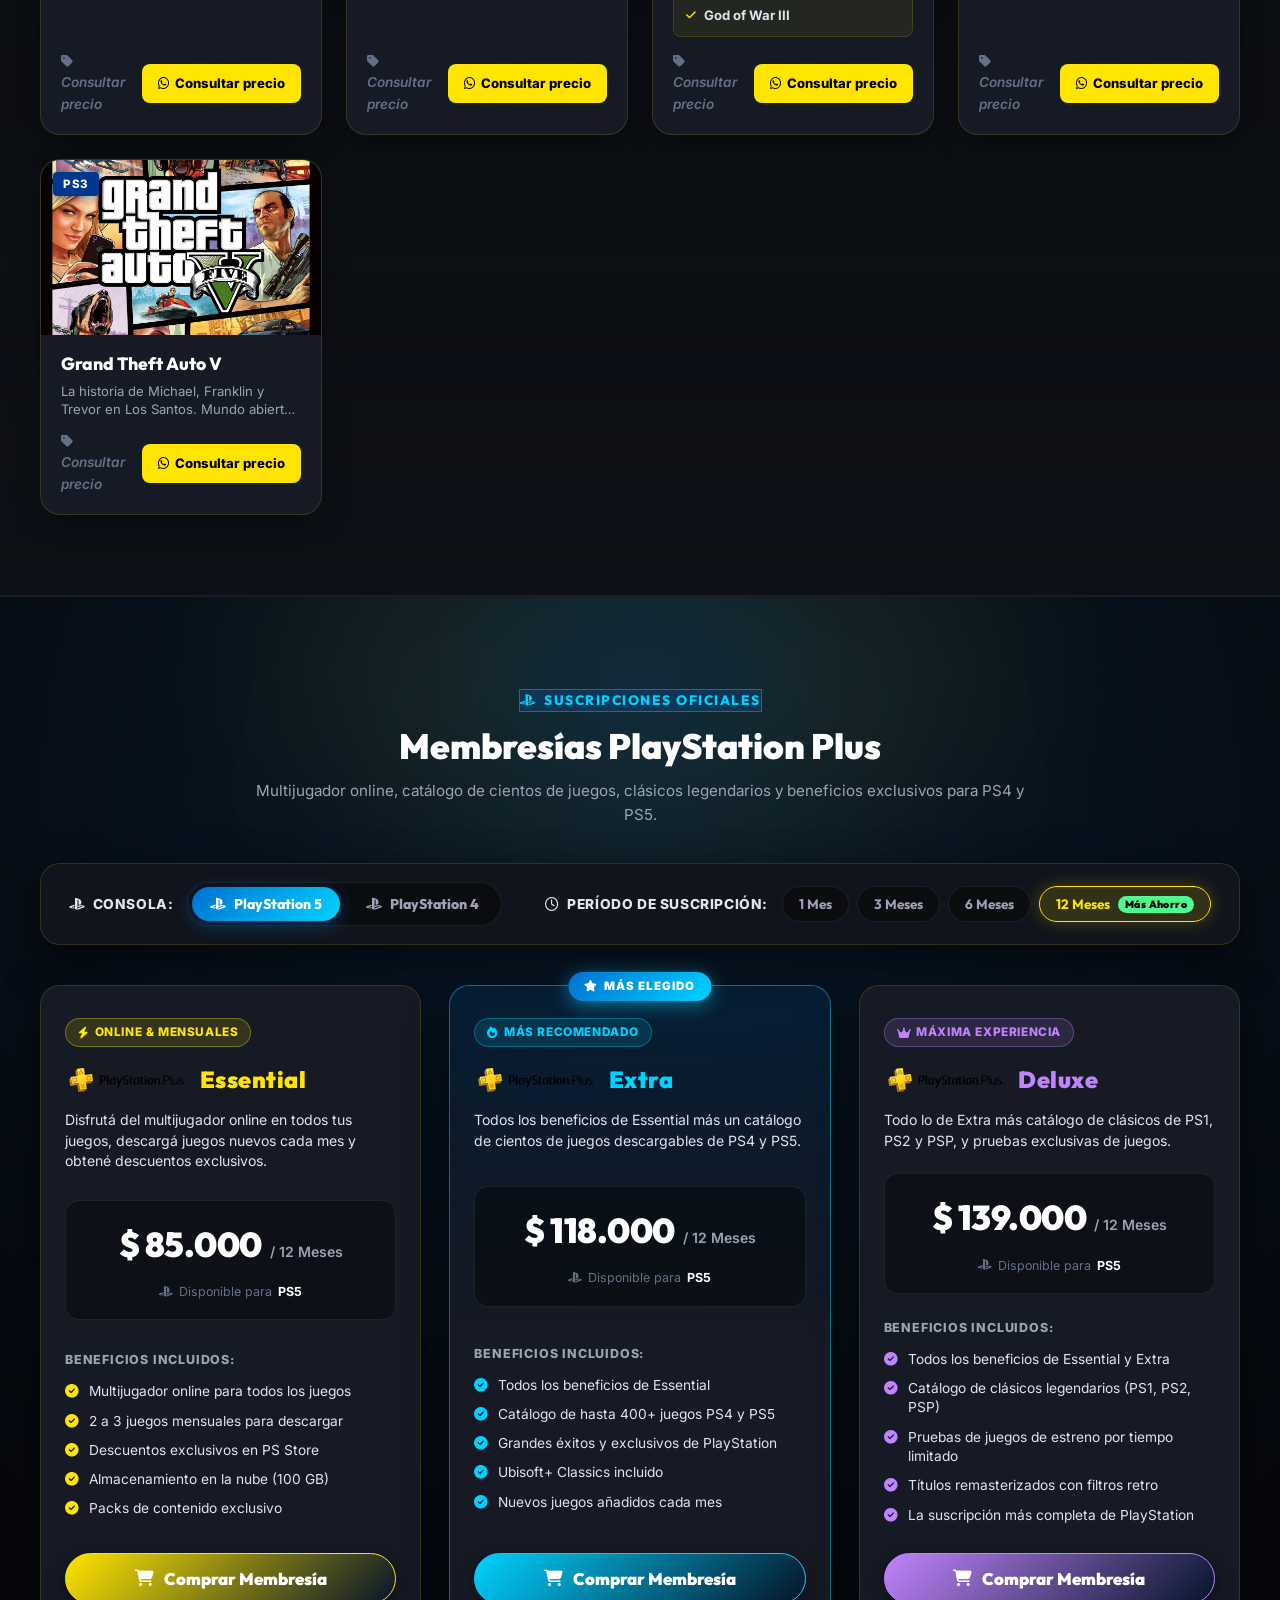
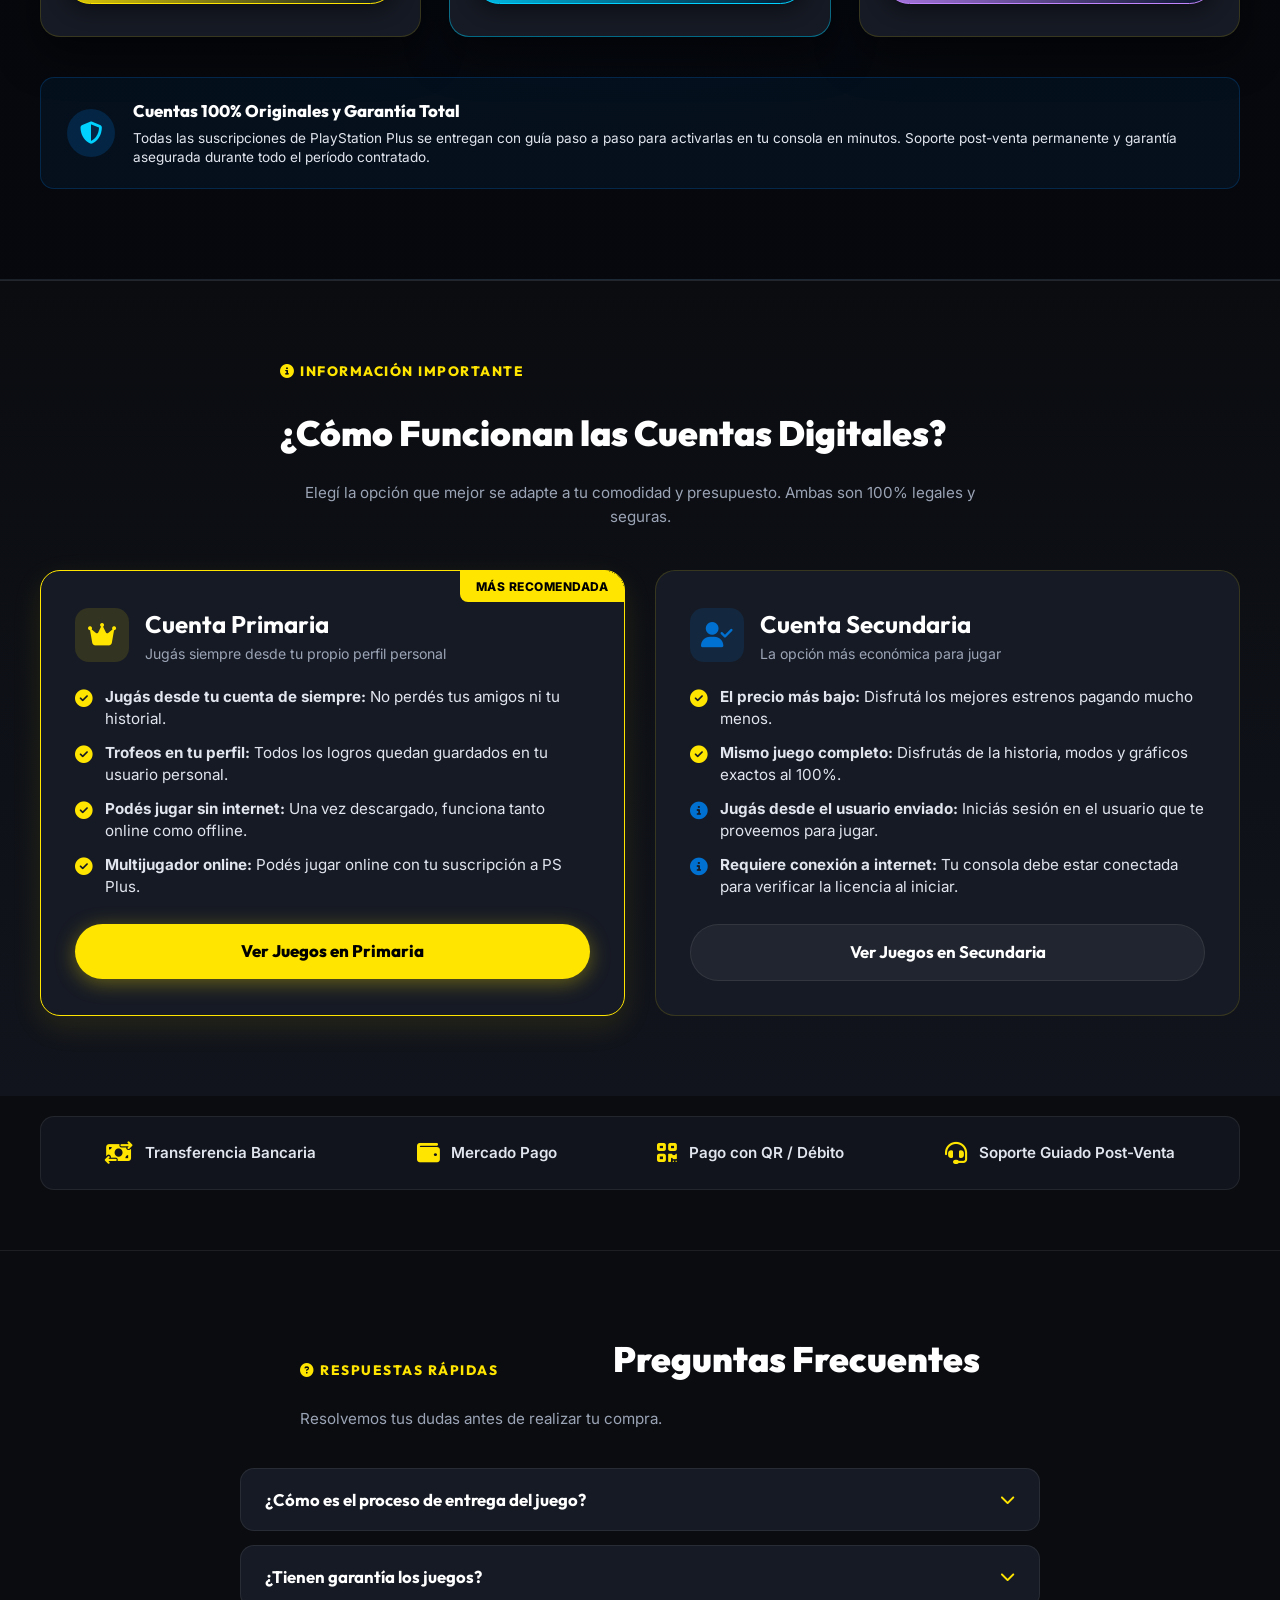
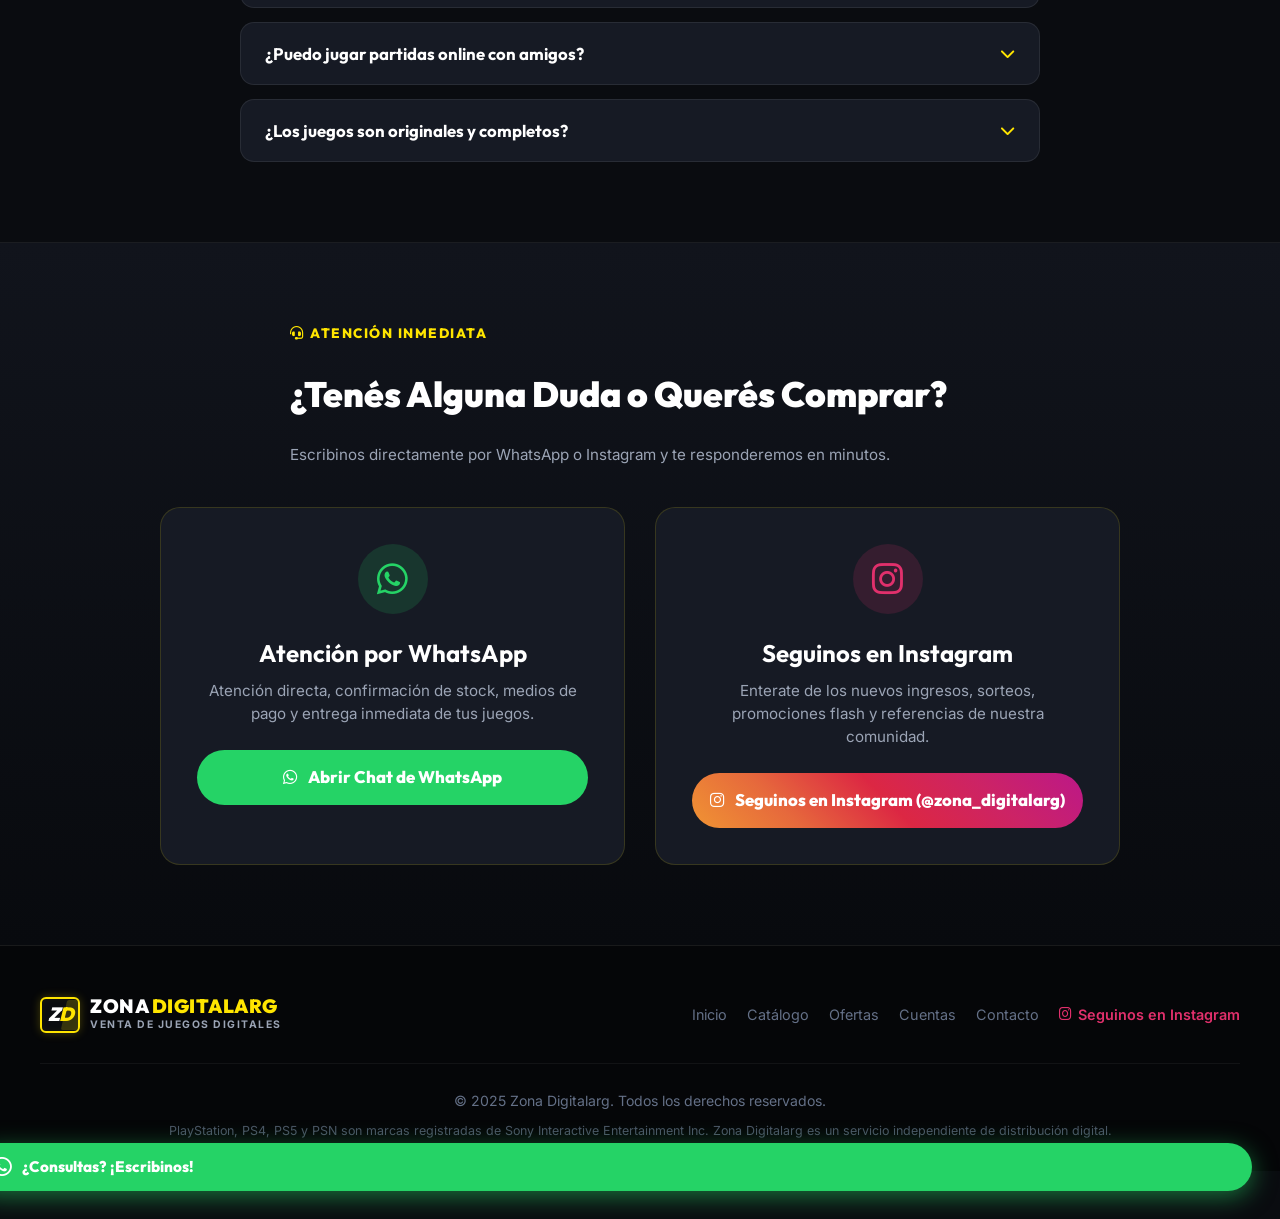
==== commit 9977f22e: "Add files via upload" ====
--- a/index.html
+++ b/index.html
@@ -777,6 +777,22 @@
                         Descripción detallada del juego...
                     </p>
 
+                    <!-- Selector Interactivo de Edición (Standard vs Ultimate para juegos con múltiples ediciones como GTA 6) -->
+                    <div class="account-selector-box" id="modalEditionSelectorBox" style="display: none; margin-bottom: 14px;">
+                        <div class="selector-title">
+                            <span>Elegí la edición:</span>
+                            <i class="fa-solid fa-star" style="color: var(--color-primary);"></i>
+                        </div>
+                        <div class="account-tabs">
+                            <button type="button" class="account-tab active" id="tabEditionStandard" onclick="selectModalEdition('standard')">
+                                <i class="fa-solid fa-gamepad"></i> Standard Edition
+                            </button>
+                            <button type="button" class="account-tab" id="tabEditionUltimate" onclick="selectModalEdition('ultimate')">
+                                <i class="fa-solid fa-gem"></i> Ultimate Edition
+                            </button>
+                        </div>
+                    </div>
+
                     <!-- Selector Interactivo de Cuenta (Primaria vs Secundaria) -->
                     <div class="account-selector-box">
                         <div class="selector-title">
@@ -848,6 +864,19 @@
                             <span class="checkout-config-label"><i class="fa-brands fa-playstation"></i> Plataforma:</span>
                             <div class="checkout-pills" id="checkoutPlatformPills">
                                 <!-- Generado por JS -->
+                            </div>
+                        </div>
+
+                        <!-- Selector interactivo de Edición (Standard vs Ultimate) -->
+                        <div class="checkout-config-row" id="checkoutEditionRow" style="display: none;">
+                            <span class="checkout-config-label"><i class="fa-solid fa-gem"></i> Edición:</span>
+                            <div class="checkout-account-pills" id="checkoutEditionPills">
+                                <button type="button" class="checkout-acc-pill active" id="chkEditionStandard" onclick="setCheckoutEdition('standard')">
+                                    Standard Edition
+                                </button>
+                                <button type="button" class="checkout-acc-pill" id="chkEditionUltimate" onclick="setCheckoutEdition('ultimate')">
+                                    Ultimate Edition
+                                </button>
                             </div>
                         </div>
 
@@ -1015,8 +1044,8 @@
     <!-- Configuración de Supabase -->
     <script src="supabase-config.js"></script>
     <!-- Catálogo base local -->
-    <script src="games.js?v=3.0"></script>
+    <script src="games.js?v=4.0"></script>
     <!-- Lógica de la tienda y sincronización en vivo -->
-    <script src="app.js?v=8.3"></script>
+    <script src="app.js?v=9.0"></script>
 </body>
 </html>
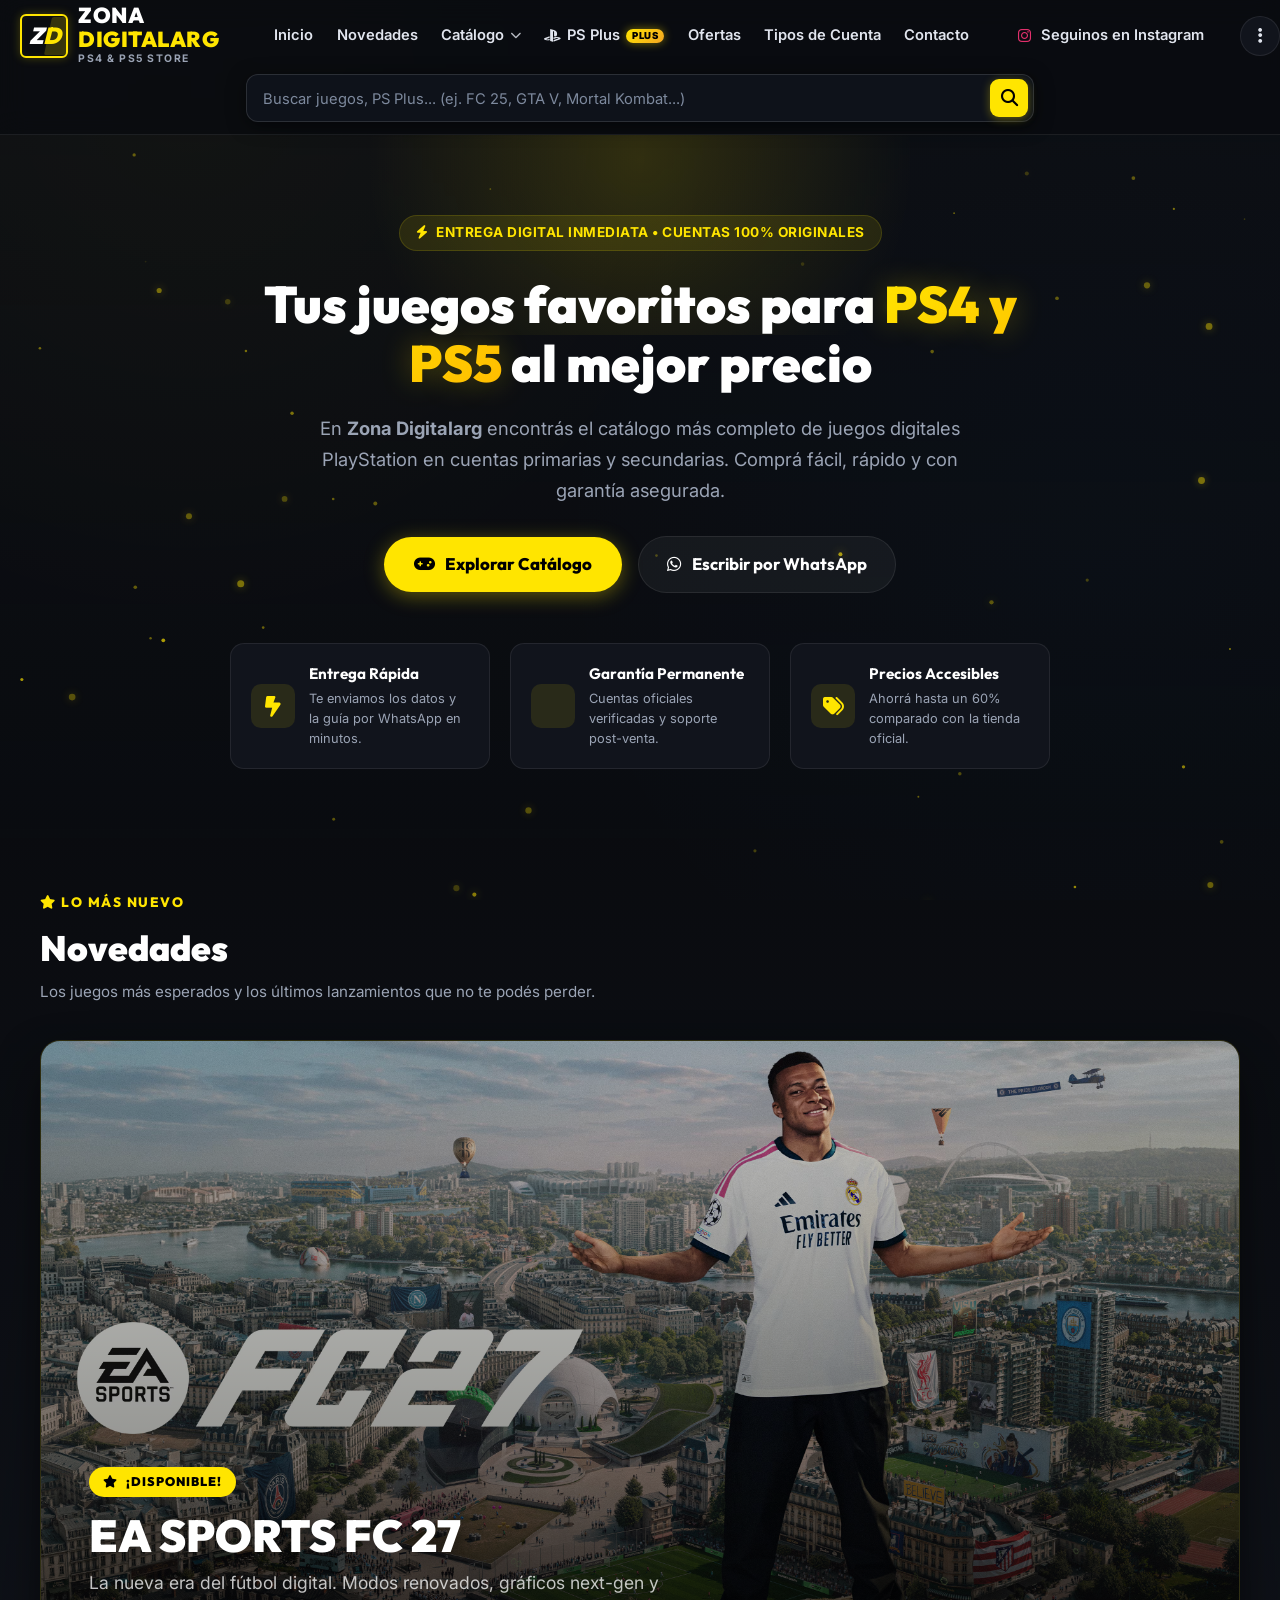
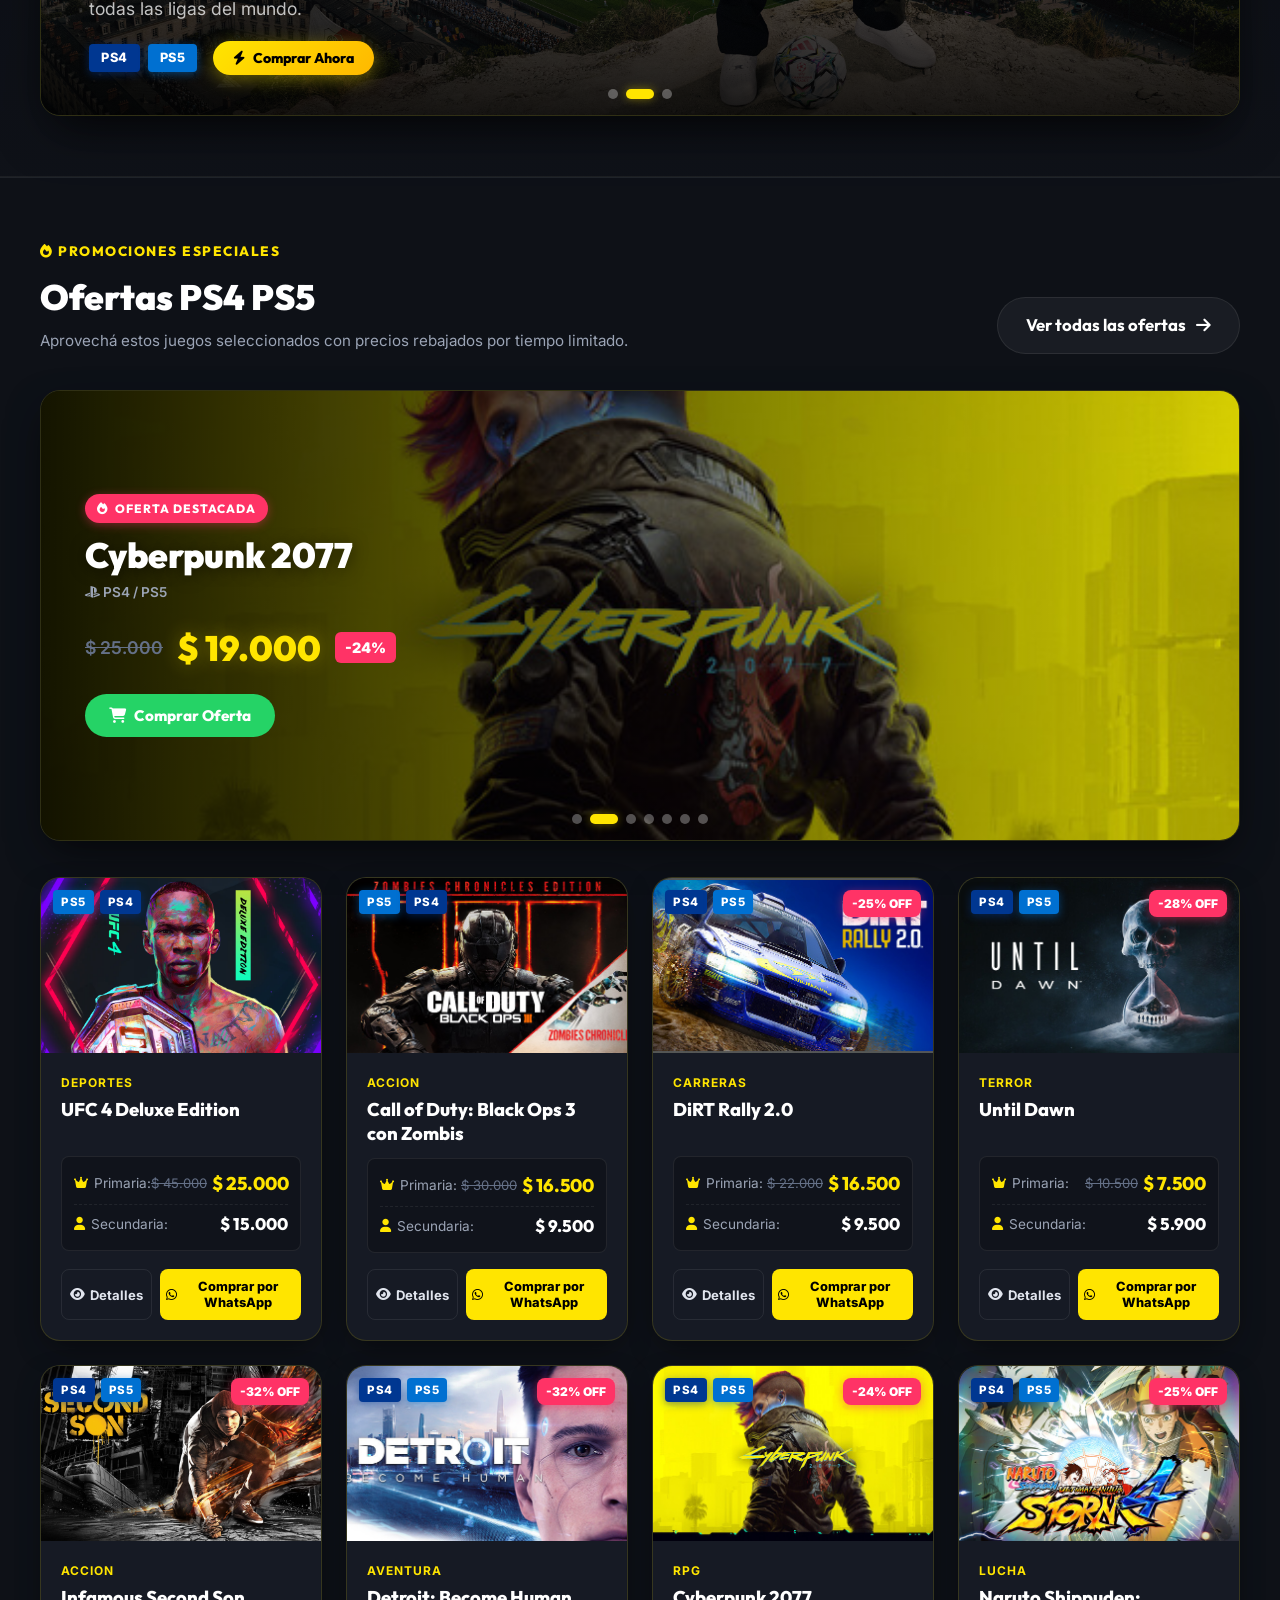
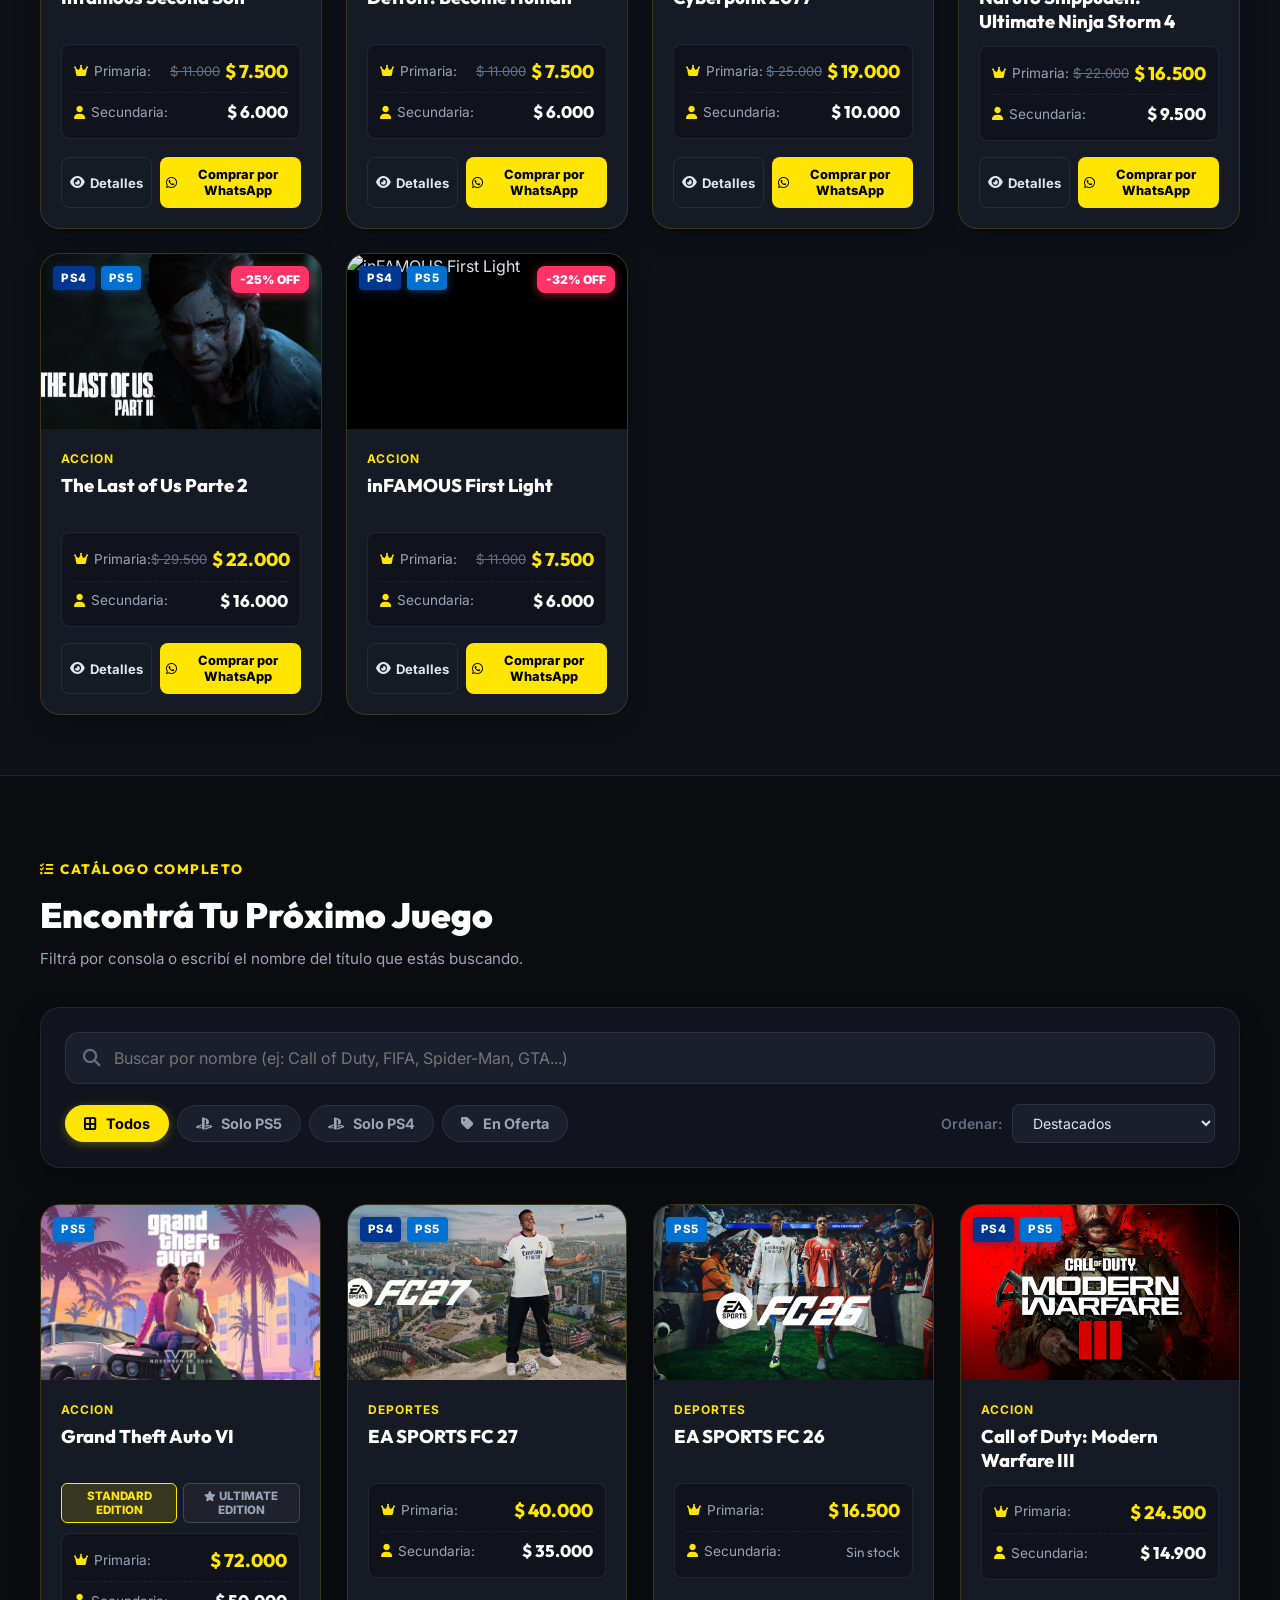
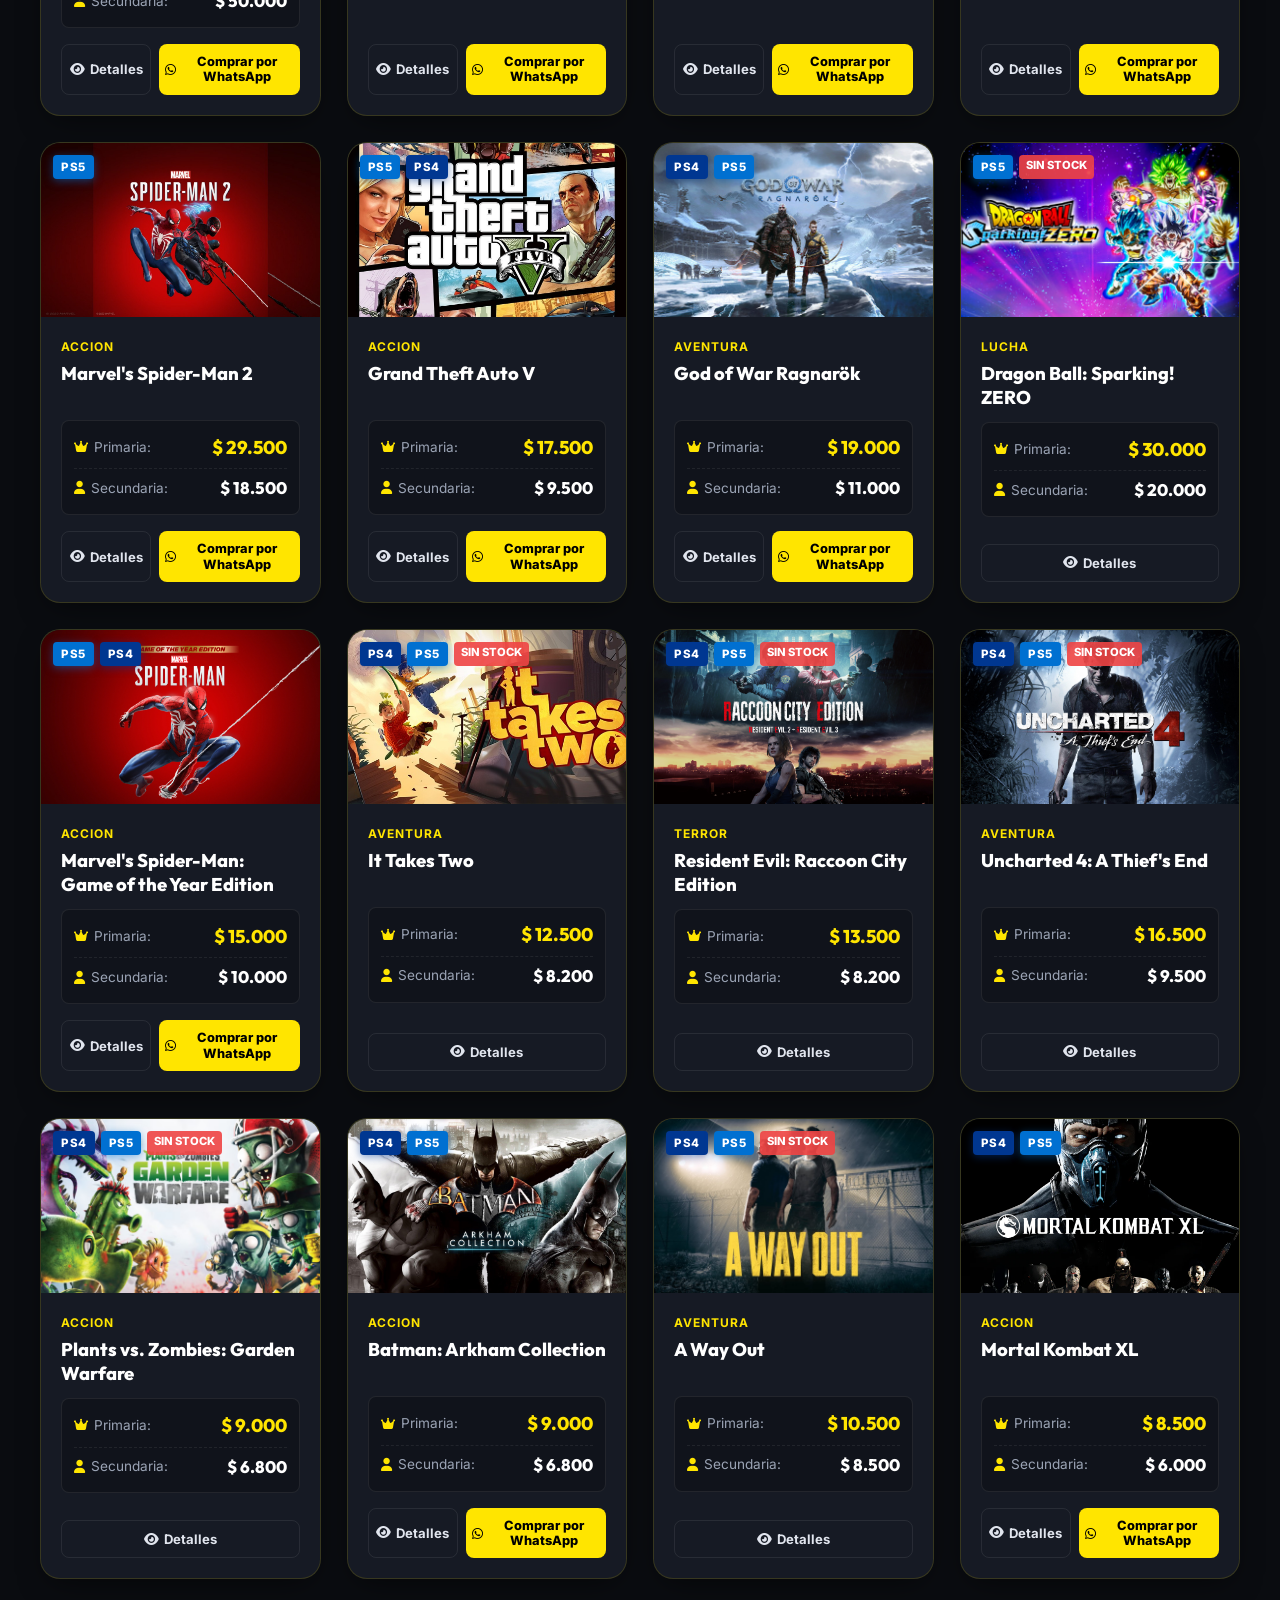
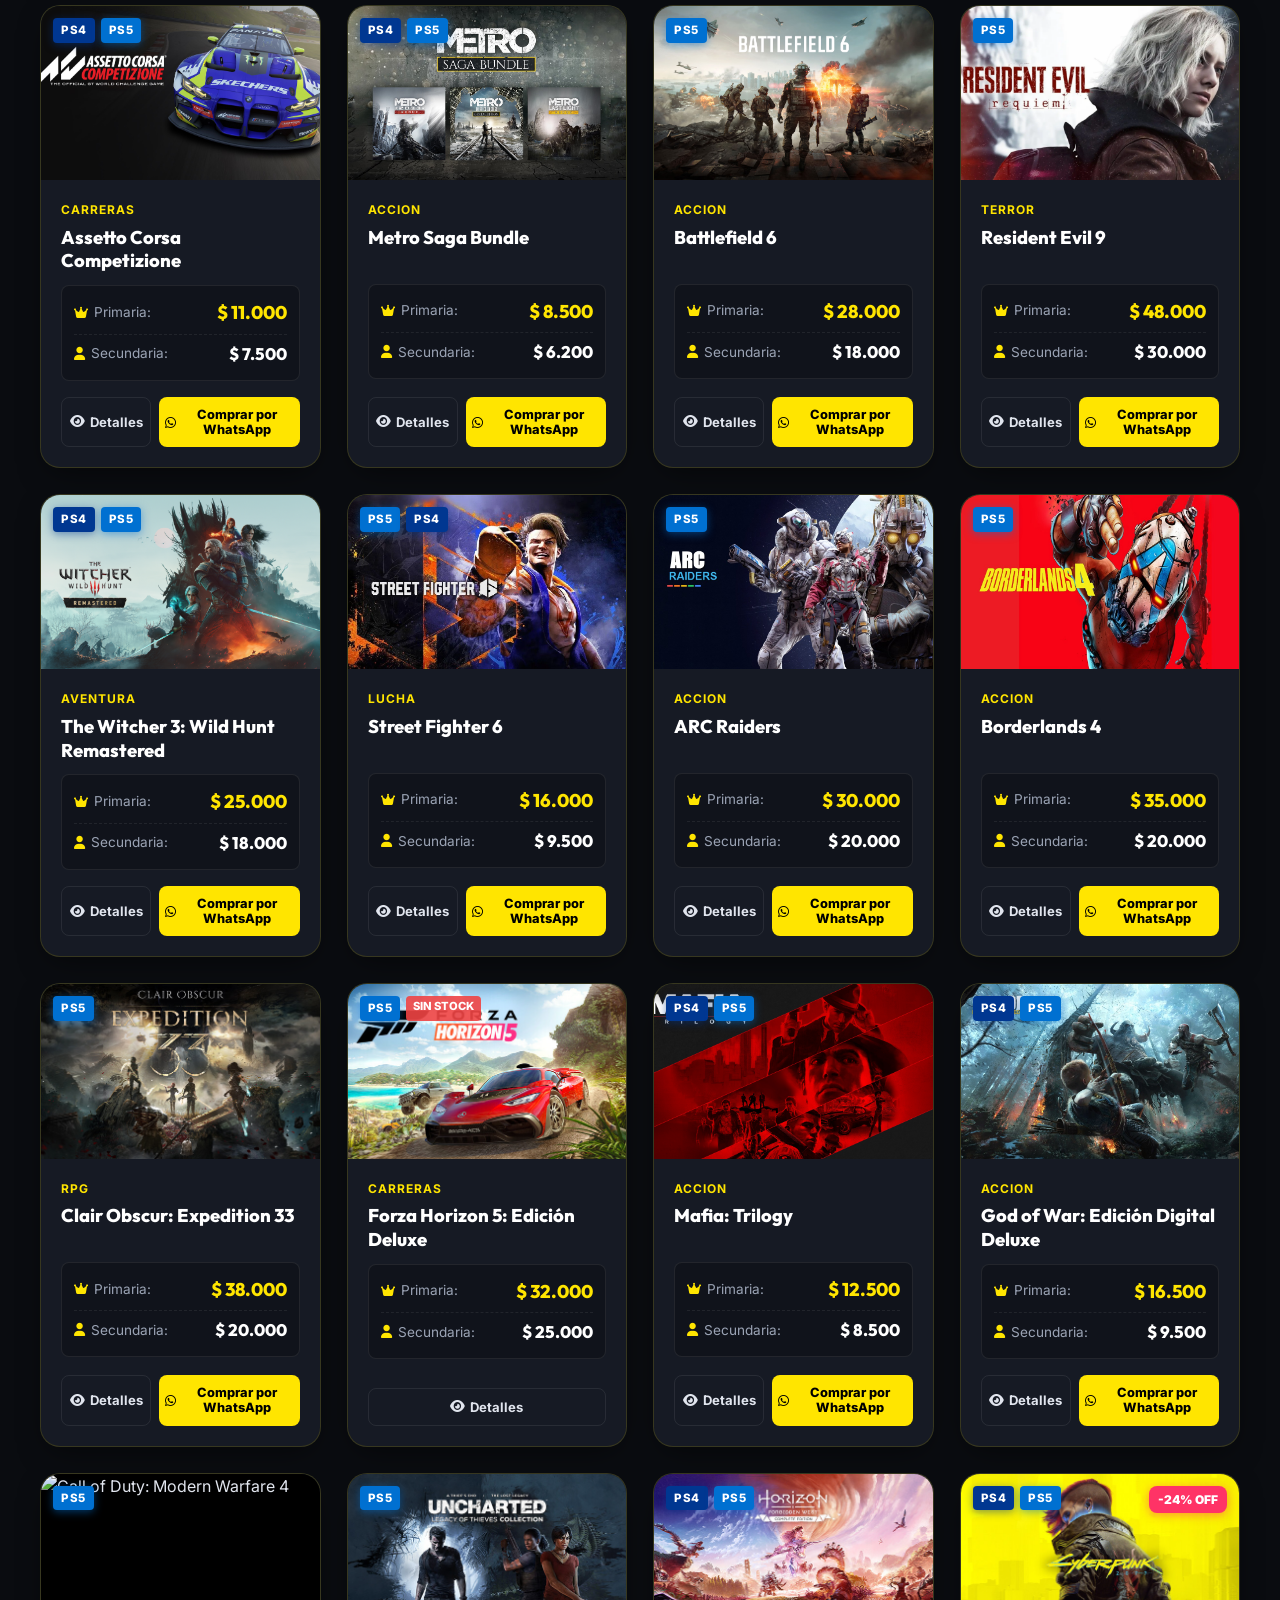
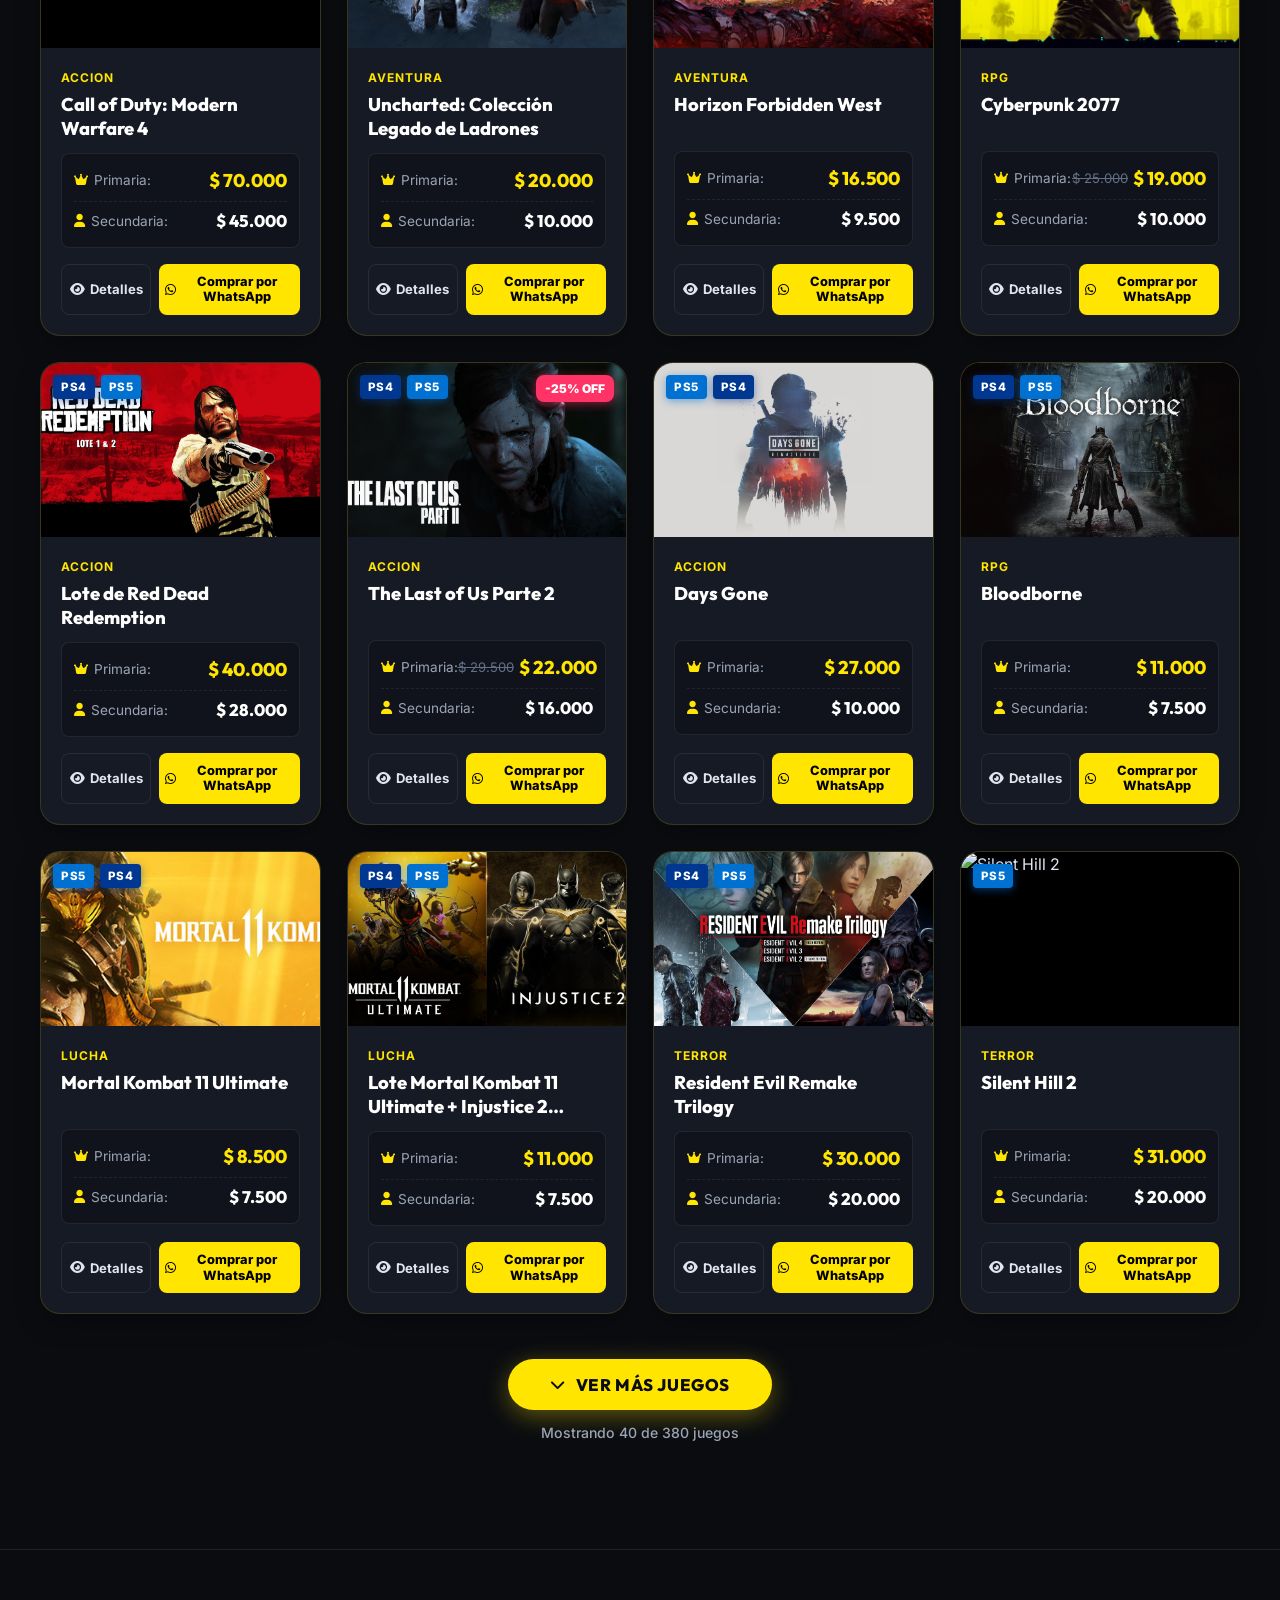
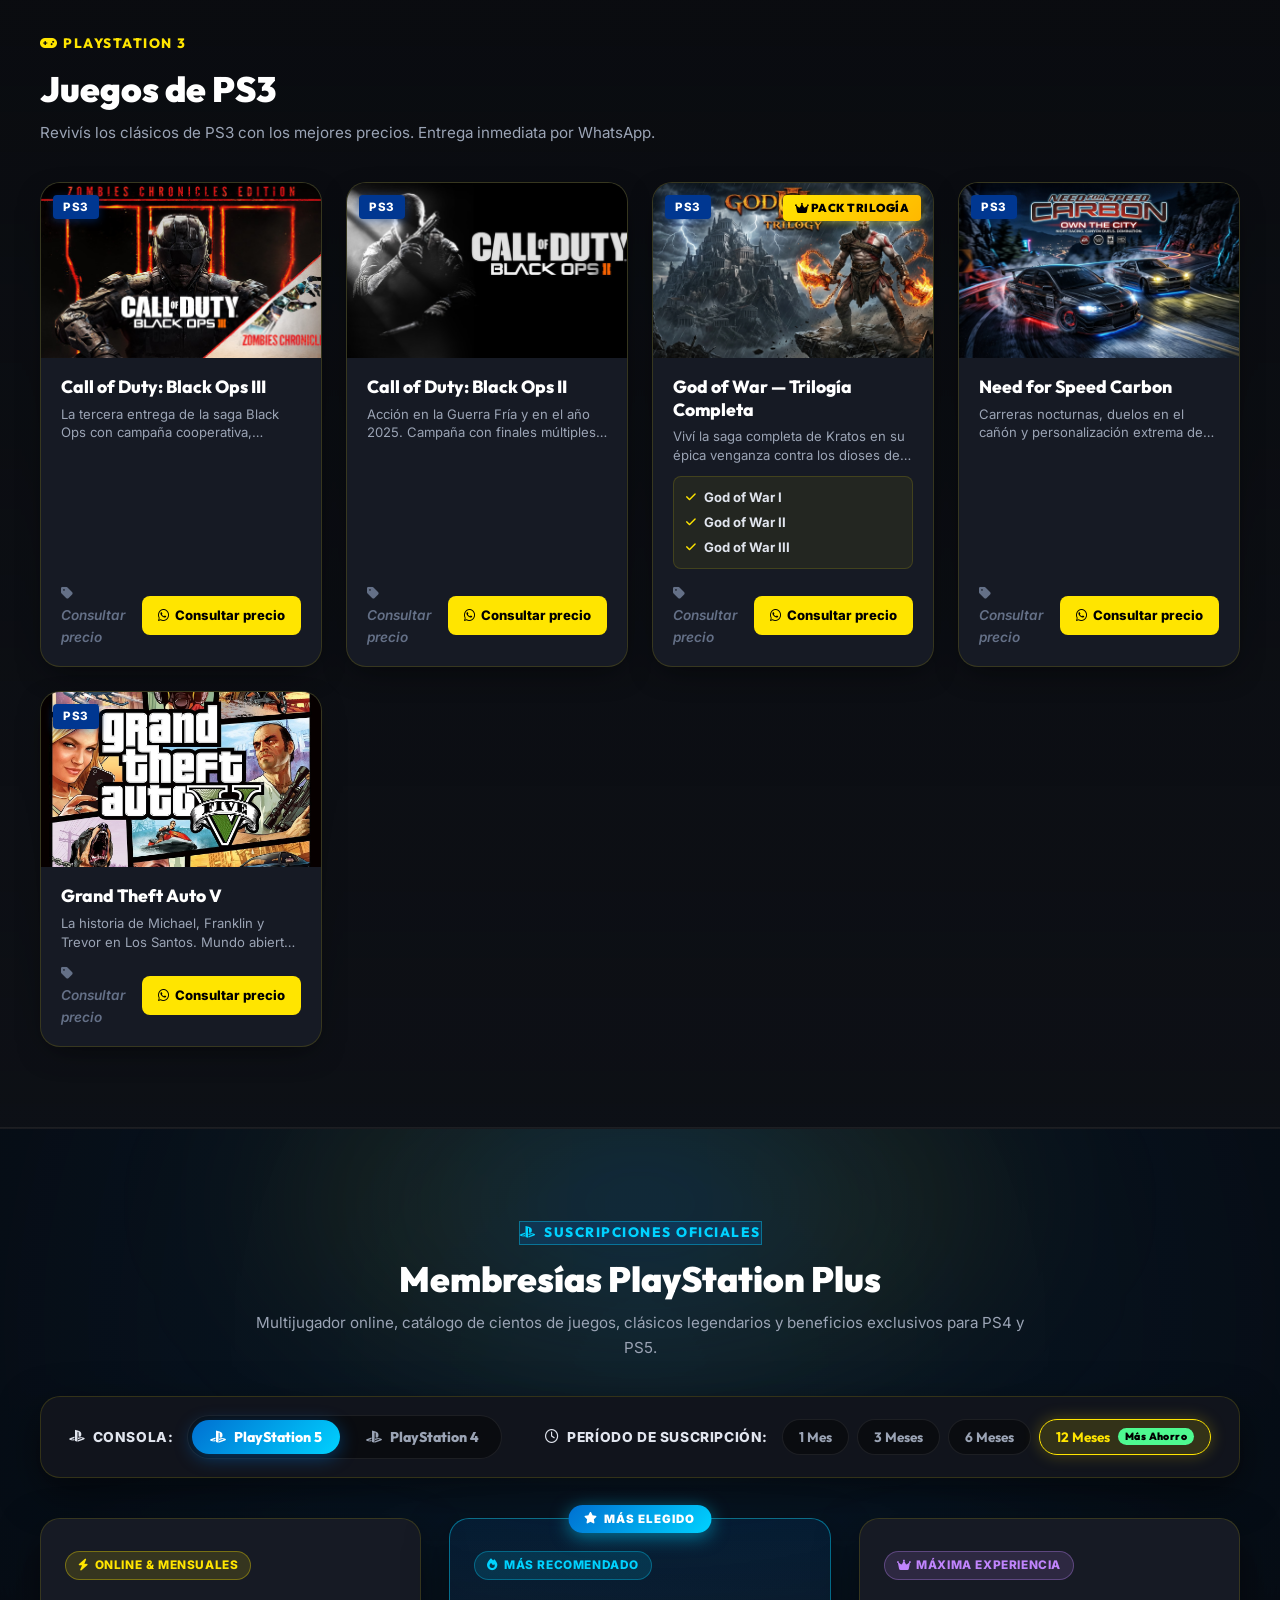
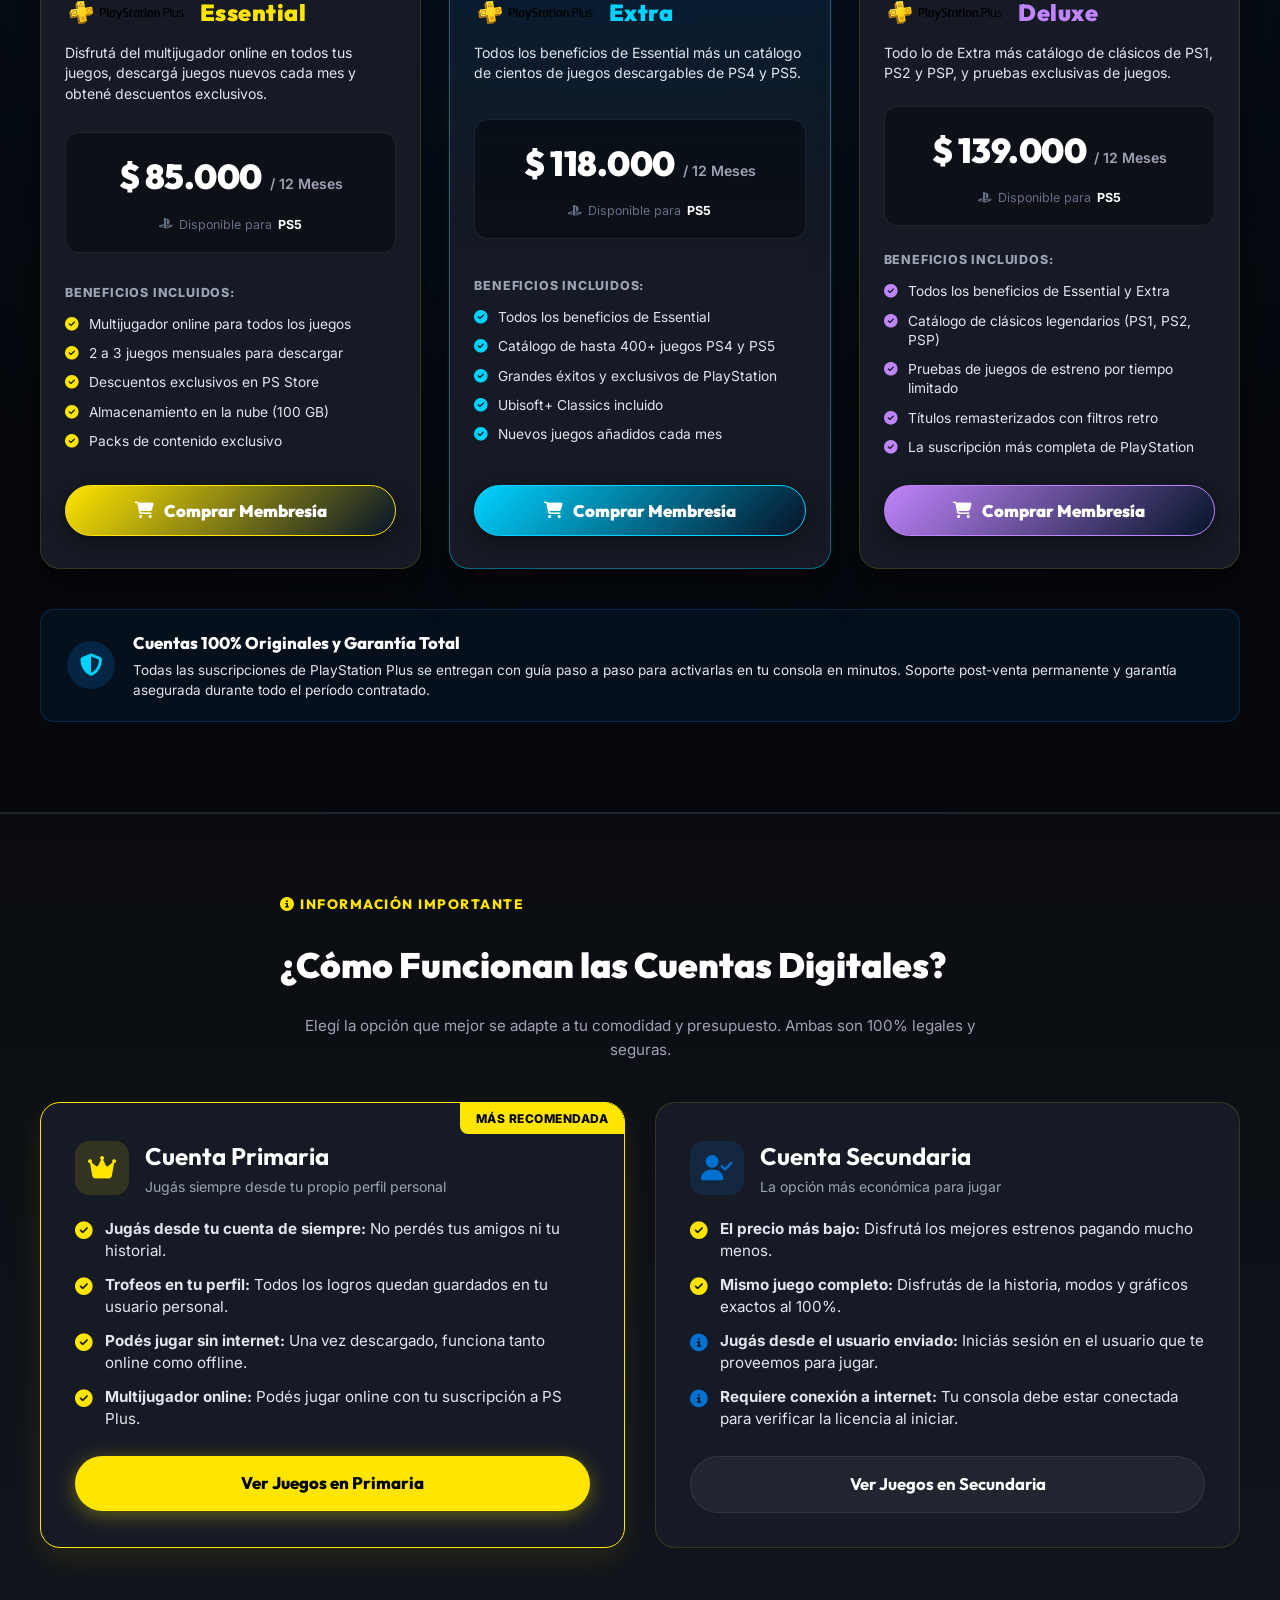
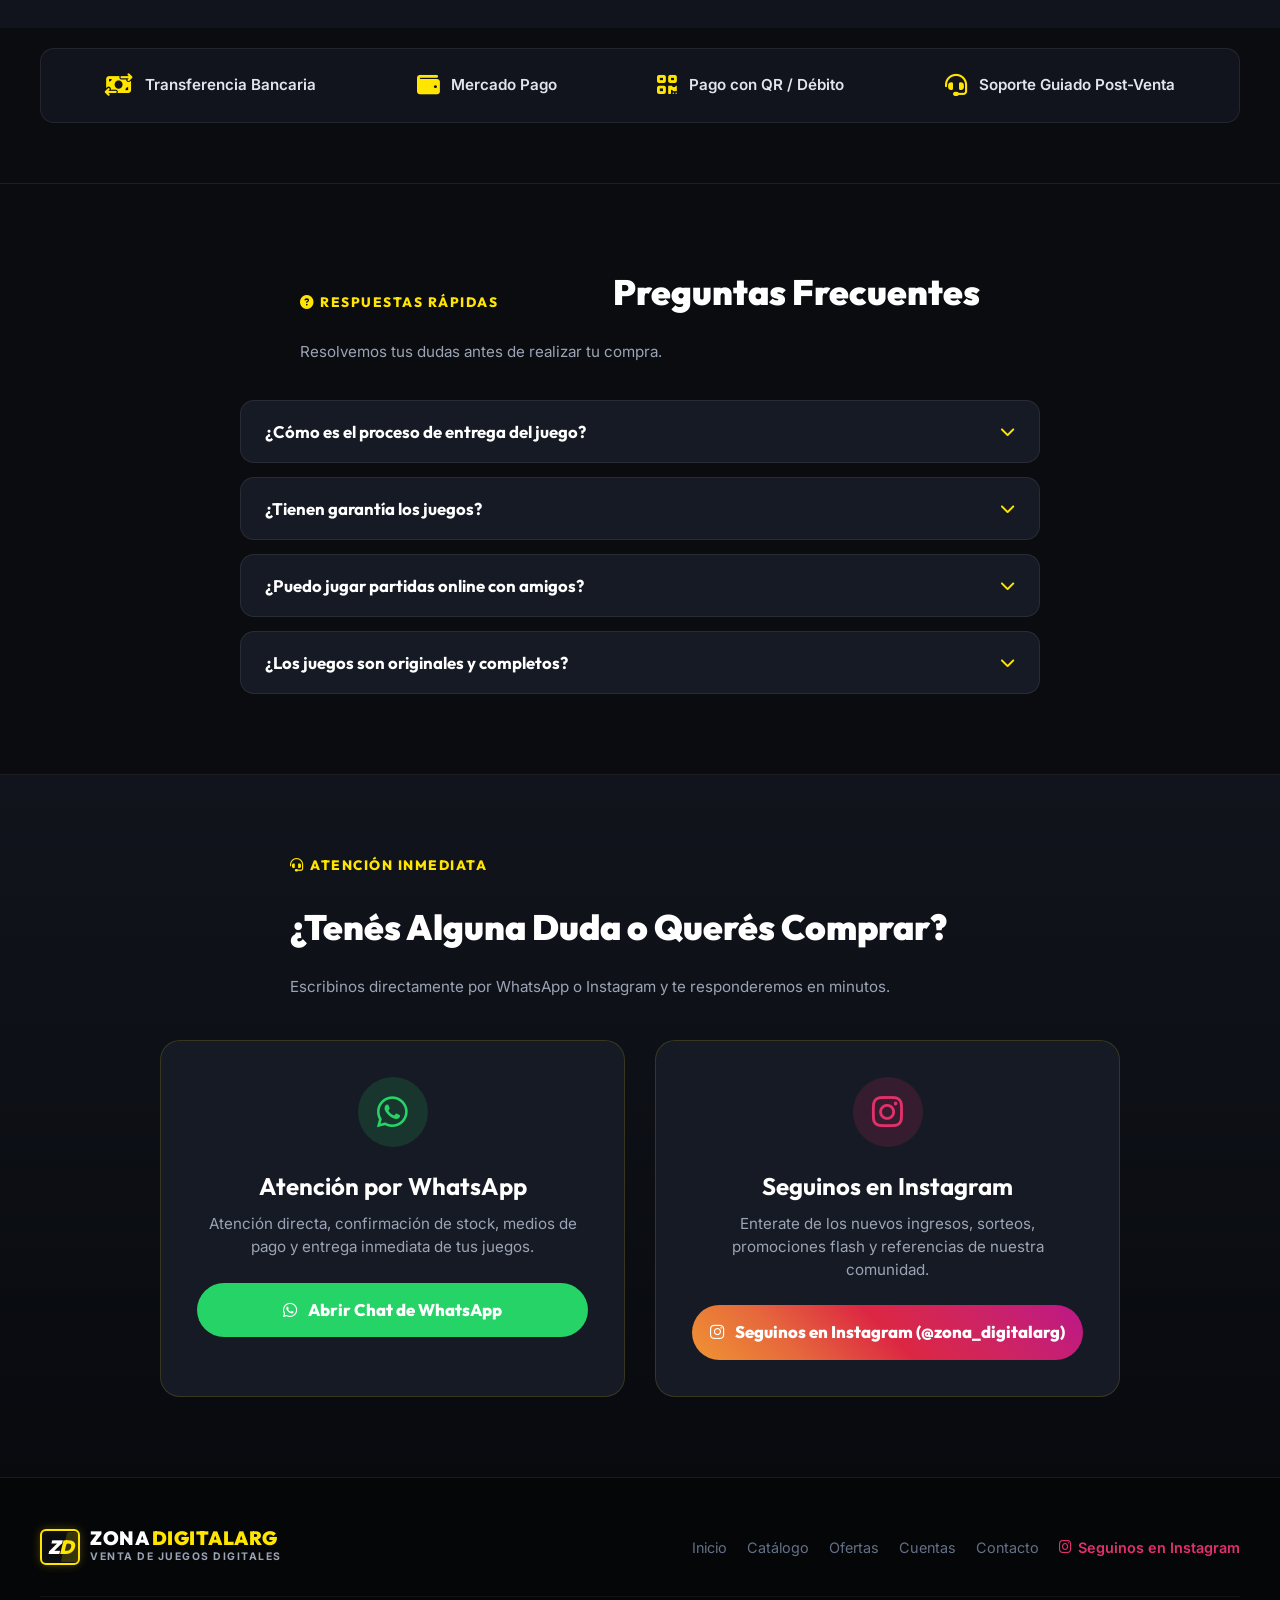
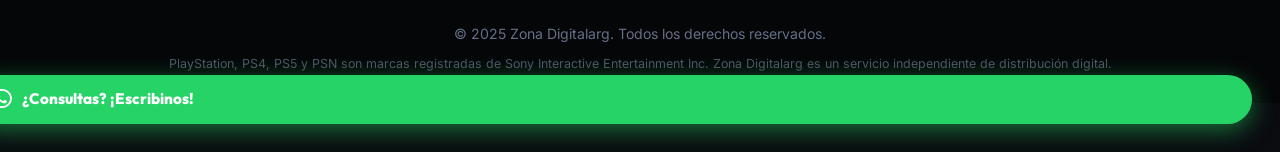
==== commit 18e9375b: "Add files via upload" ====
--- a/index.html
+++ b/index.html
@@ -1044,8 +1044,8 @@
     <!-- Configuración de Supabase -->
     <script src="supabase-config.js"></script>
     <!-- Catálogo base local -->
-    <script src="games.js?v=4.0"></script>
+    <script src="games.js?v=5.0"></script>
     <!-- Lógica de la tienda y sincronización en vivo -->
-    <script src="app.js?v=9.0"></script>
+    <script src="app.js?v=10.0"></script>
 </body>
 </html>
--- a/style.css
+++ b/style.css
@@ -1222,7 +1222,7 @@
     width: 100%;
     height: 100%;
     object-fit: cover;
-    object-position: center top;
+    object-position: center center;
     transition: transform 0.5s ease;
 }
 
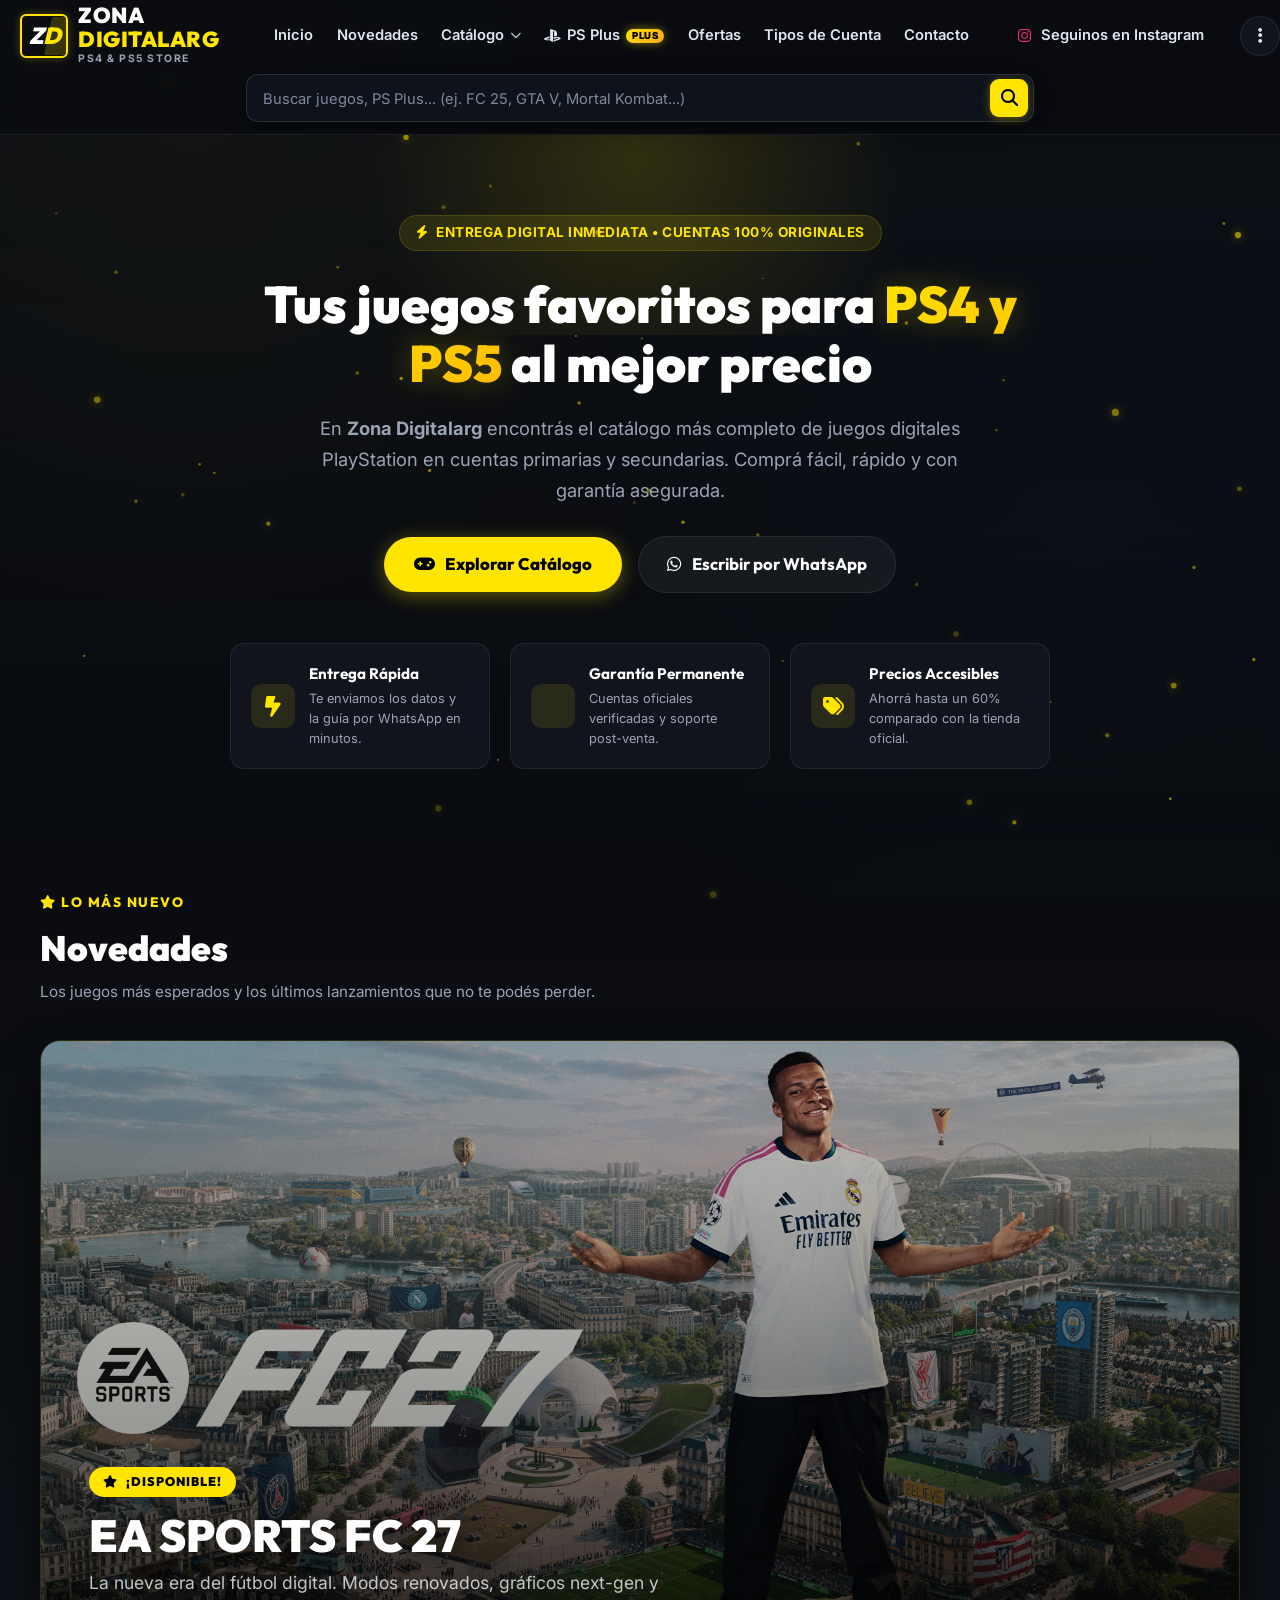
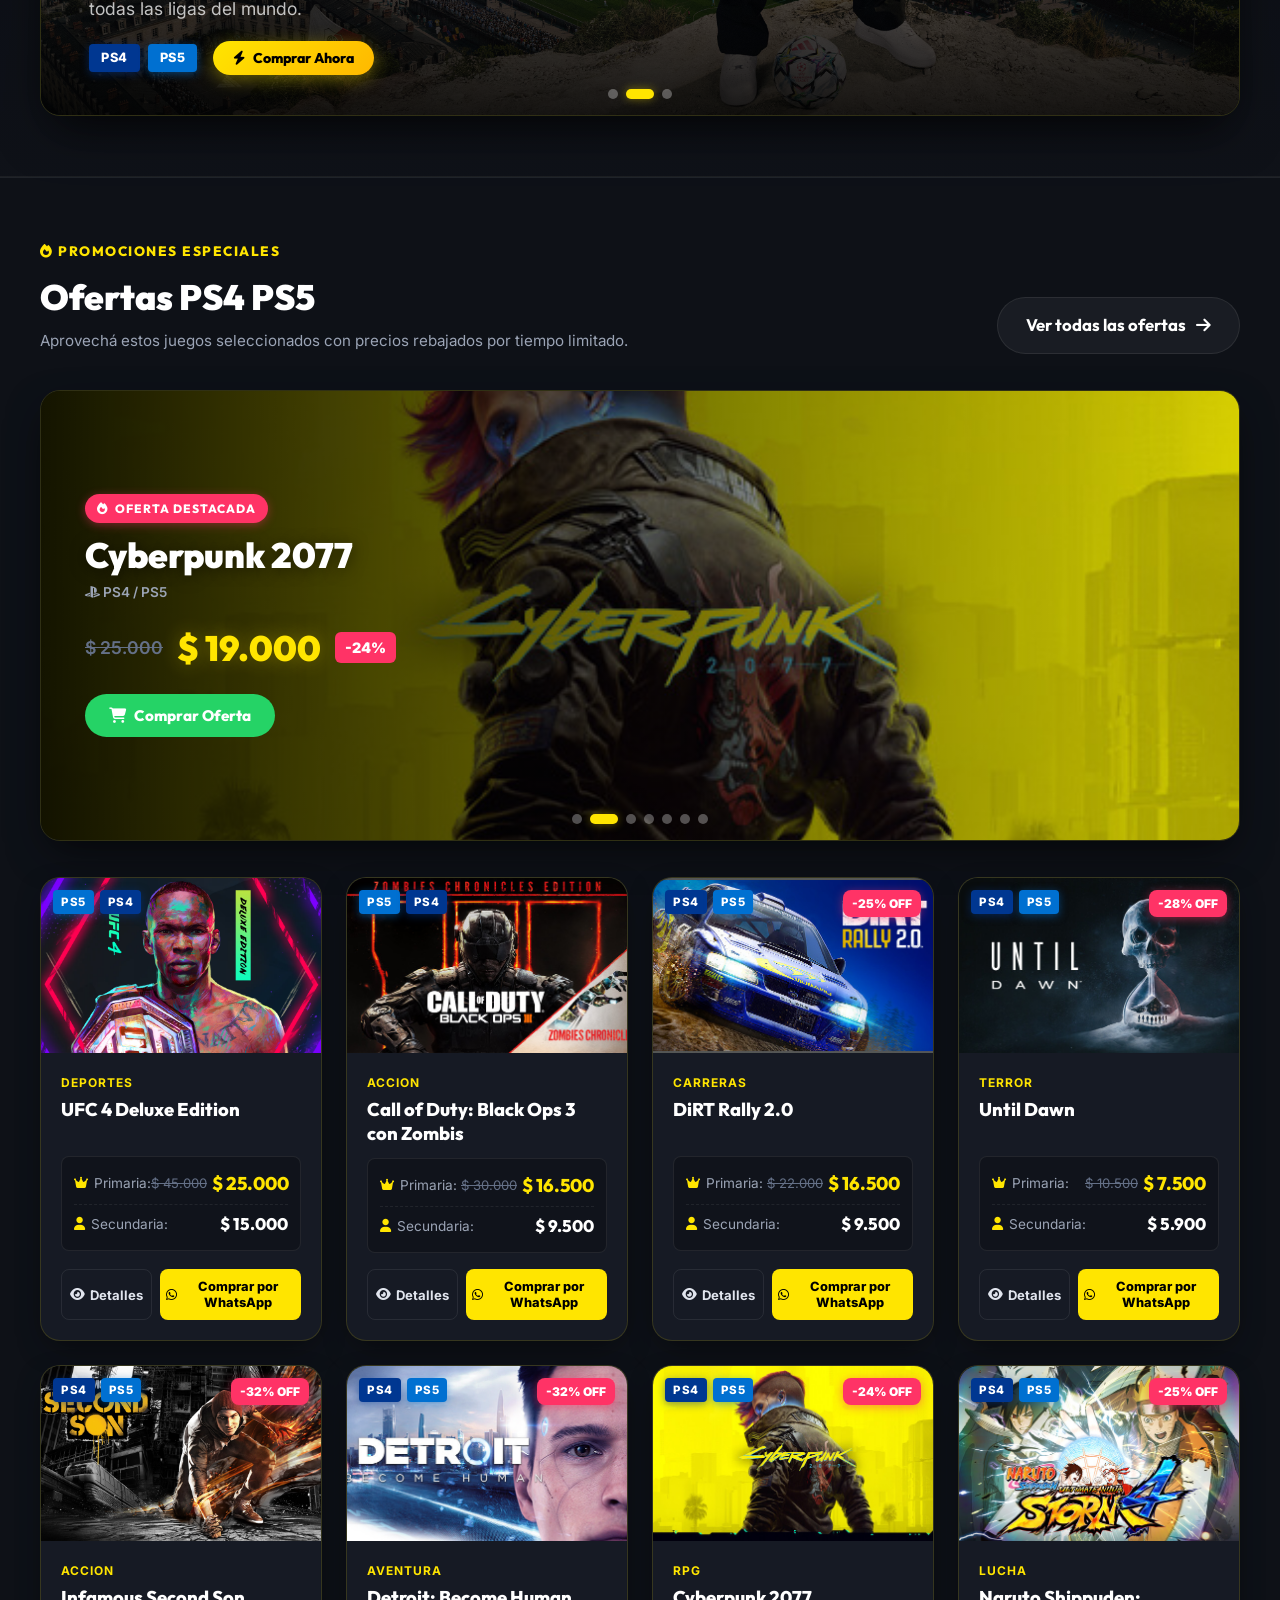
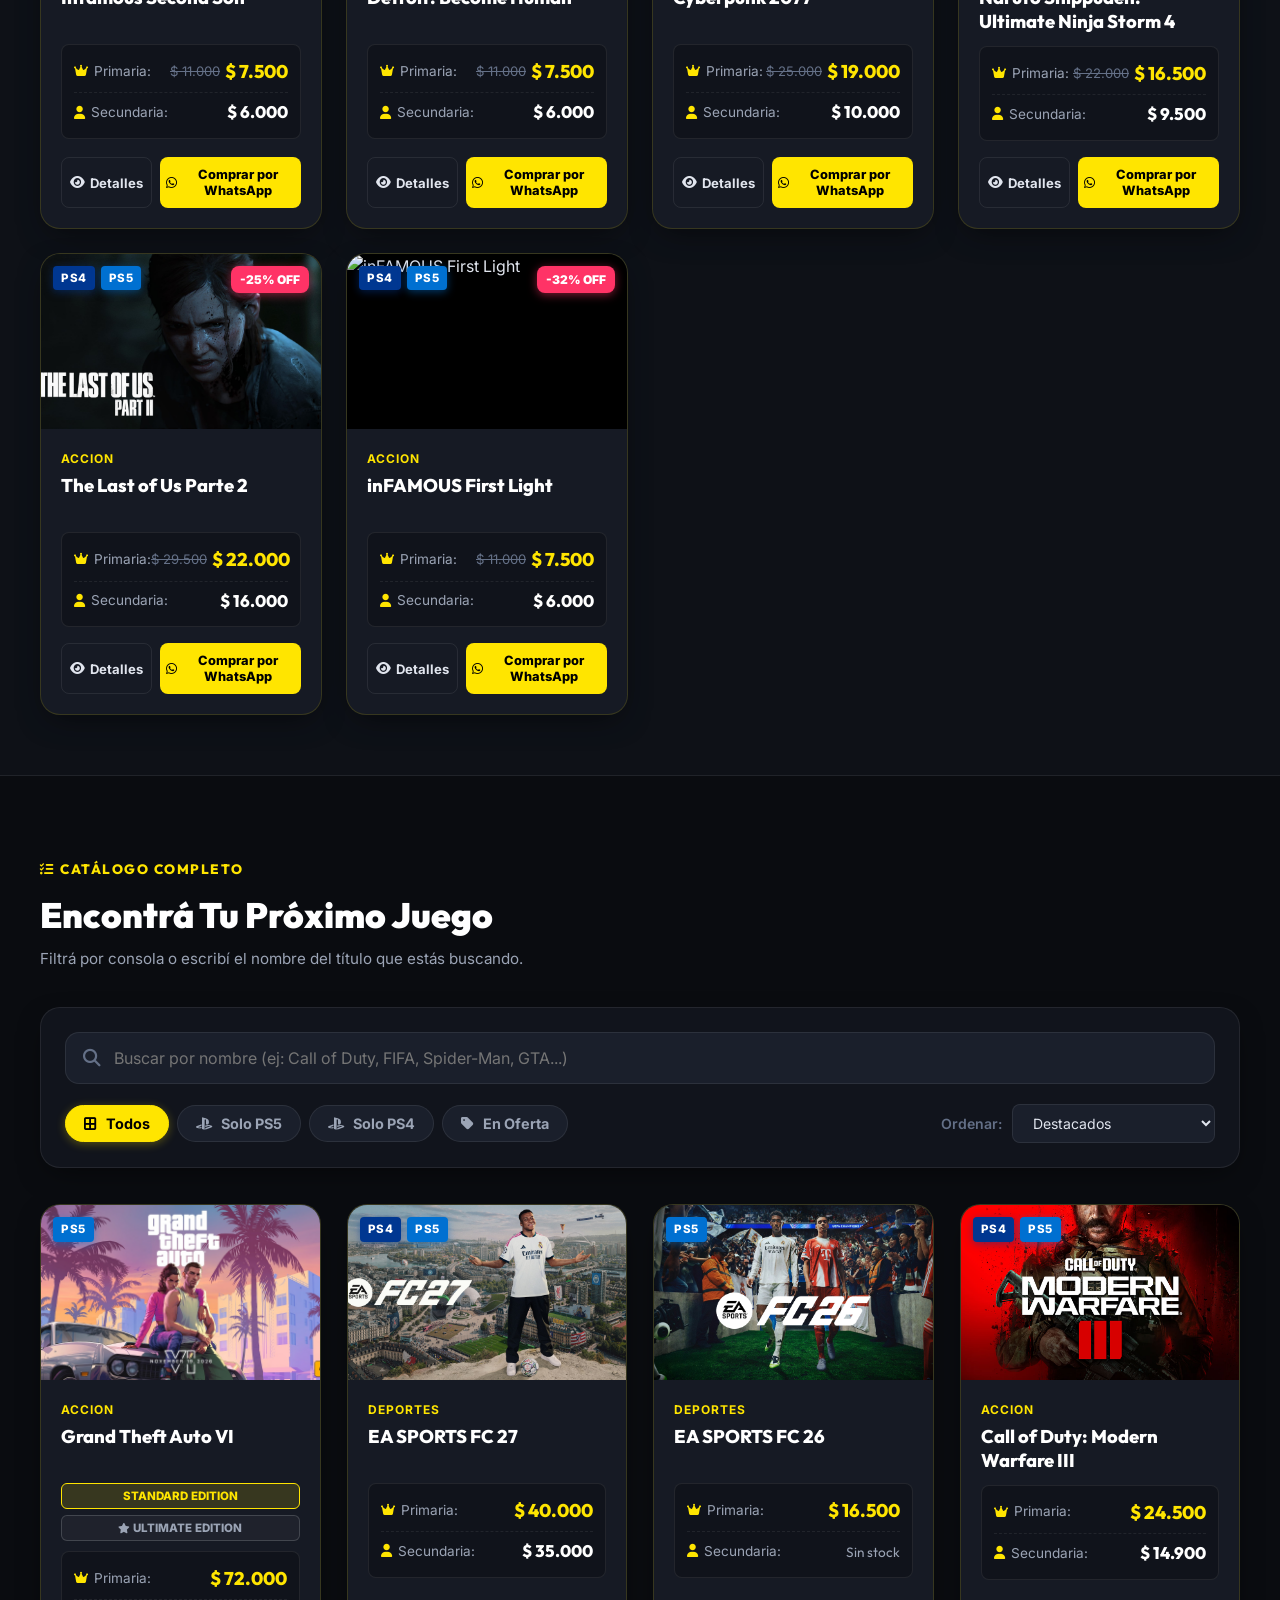
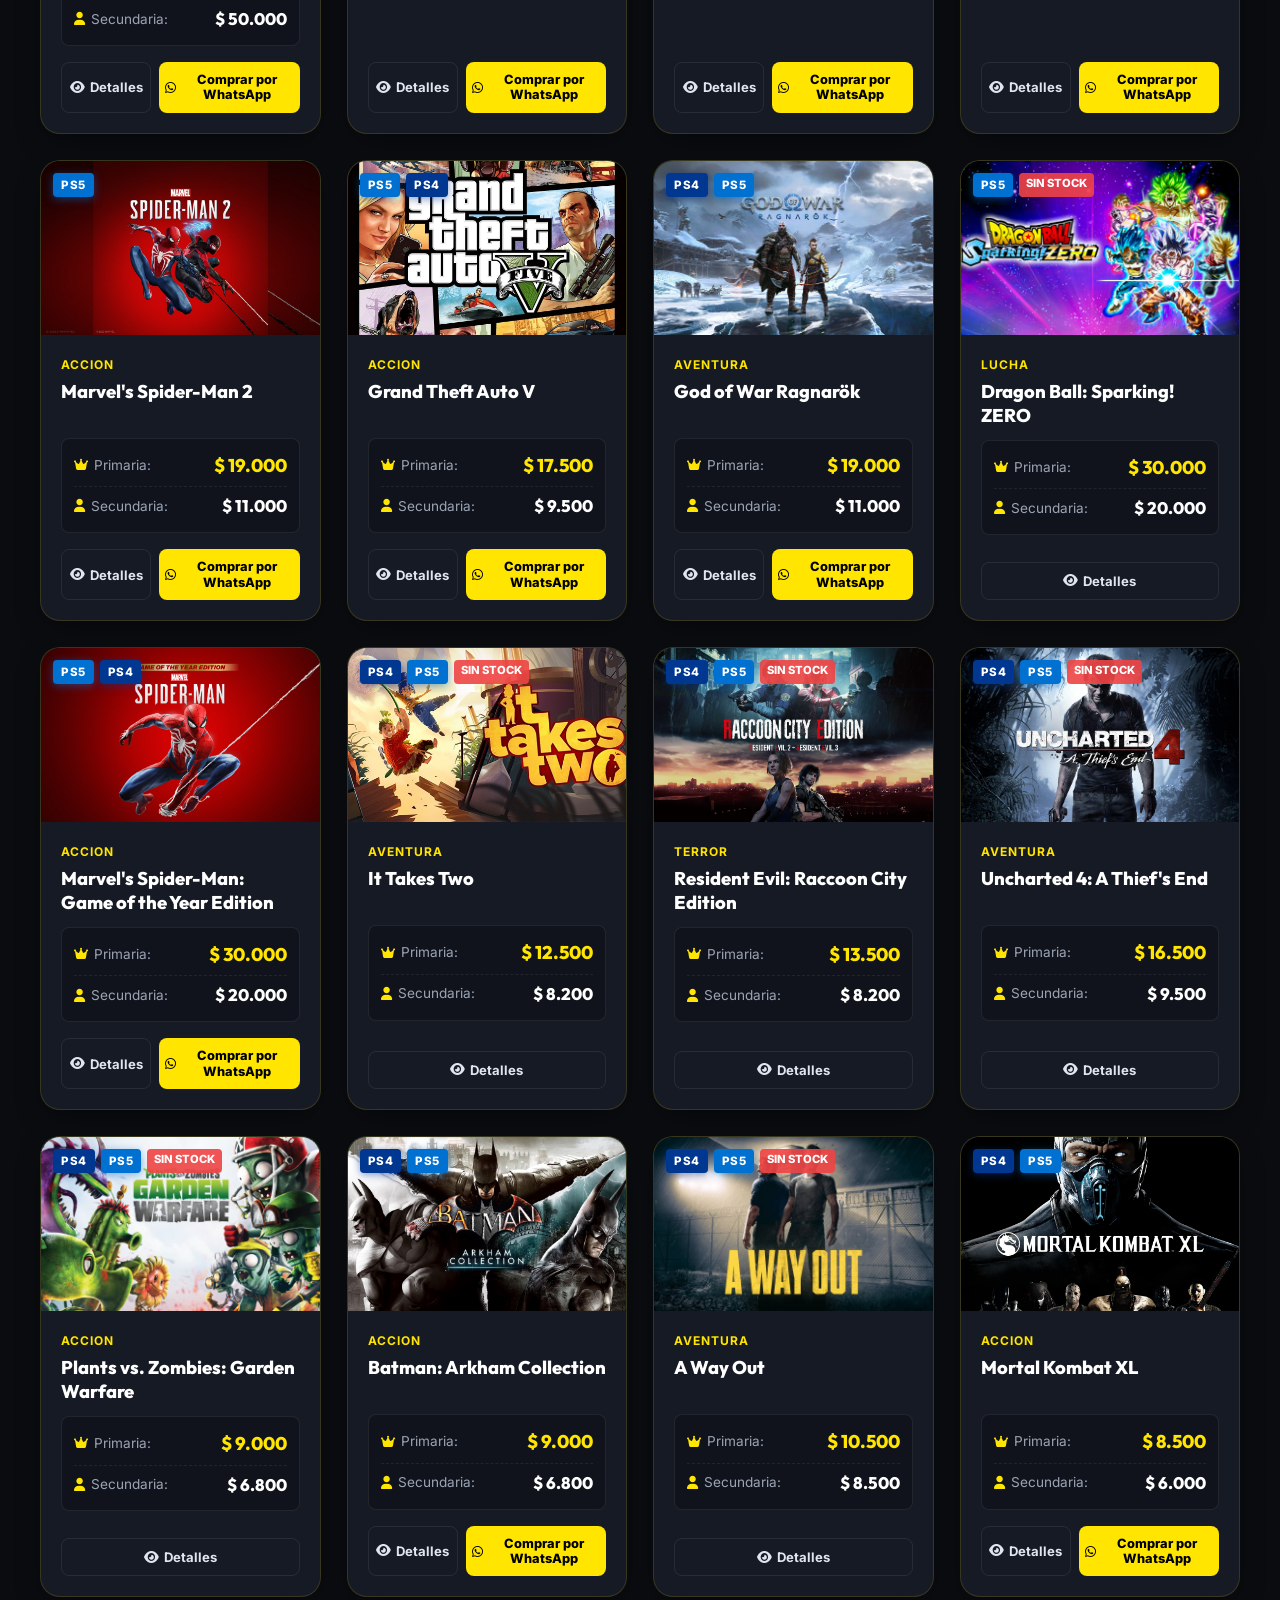
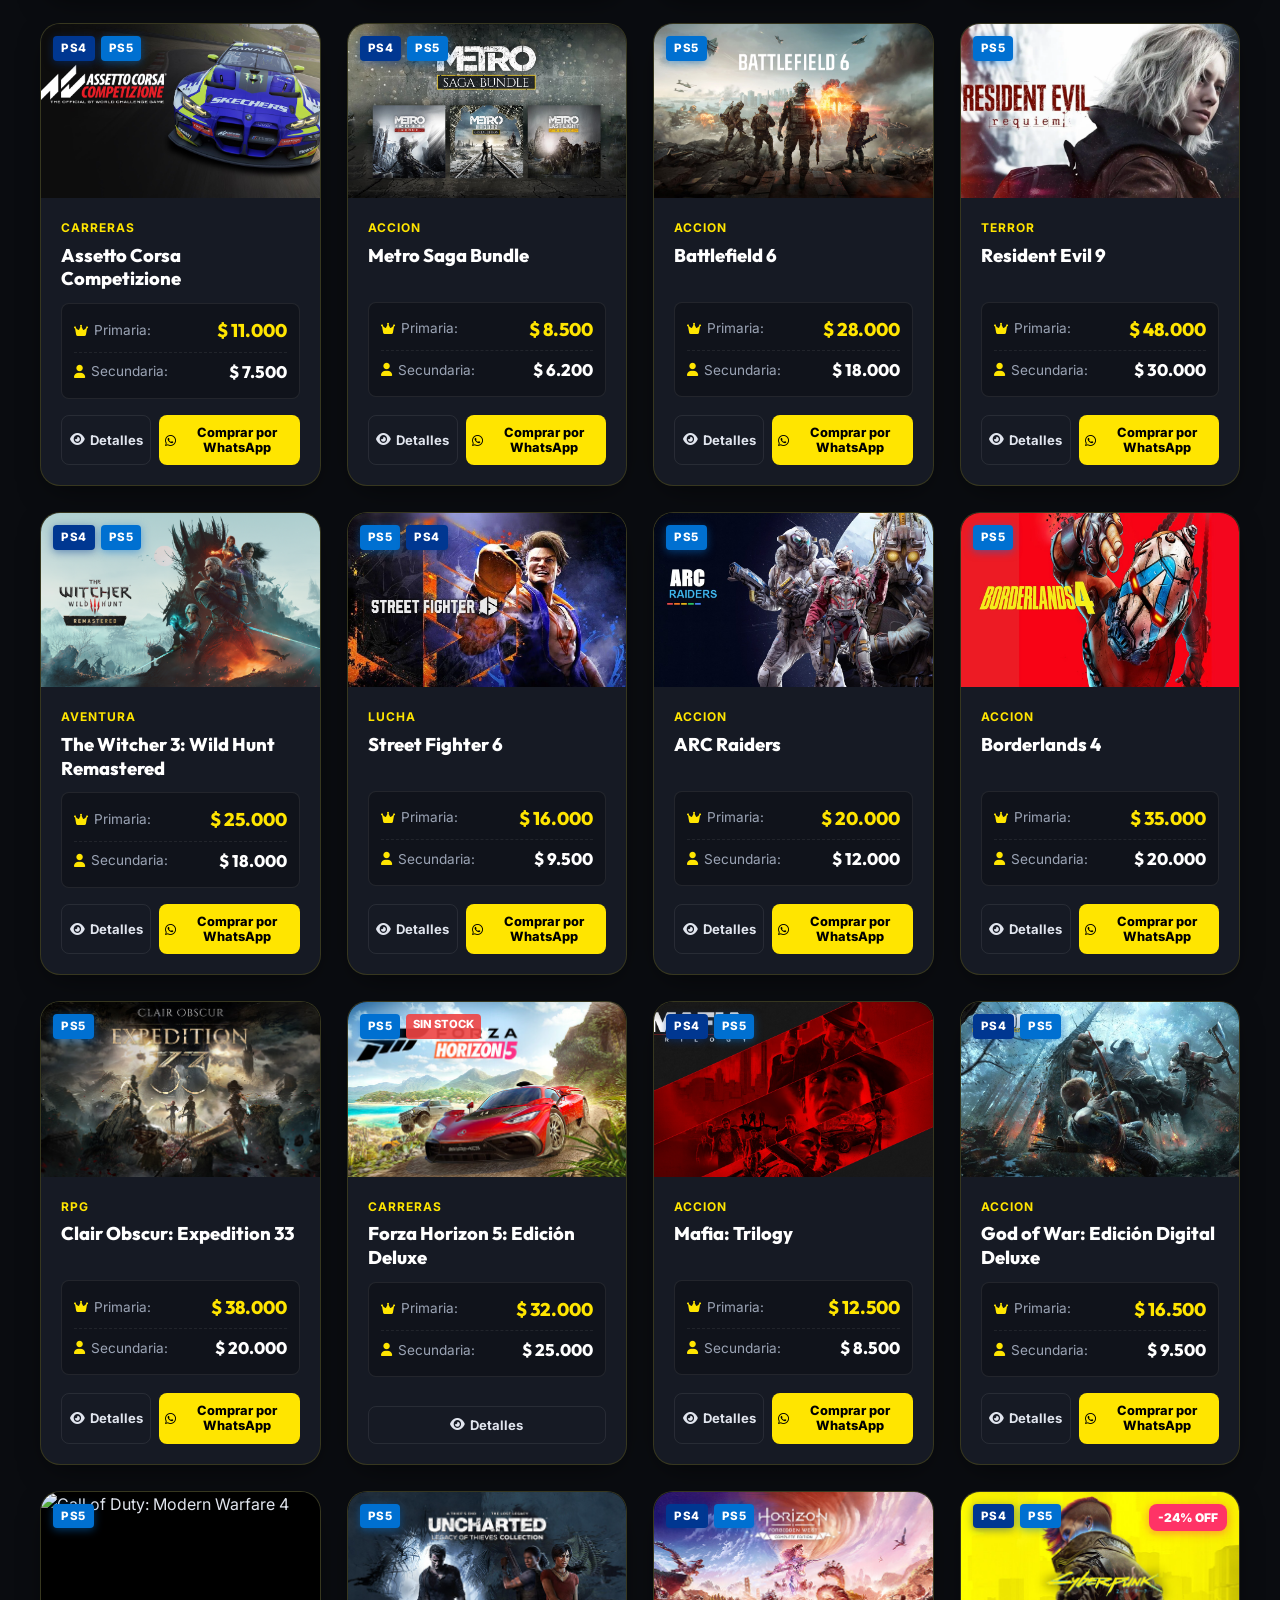
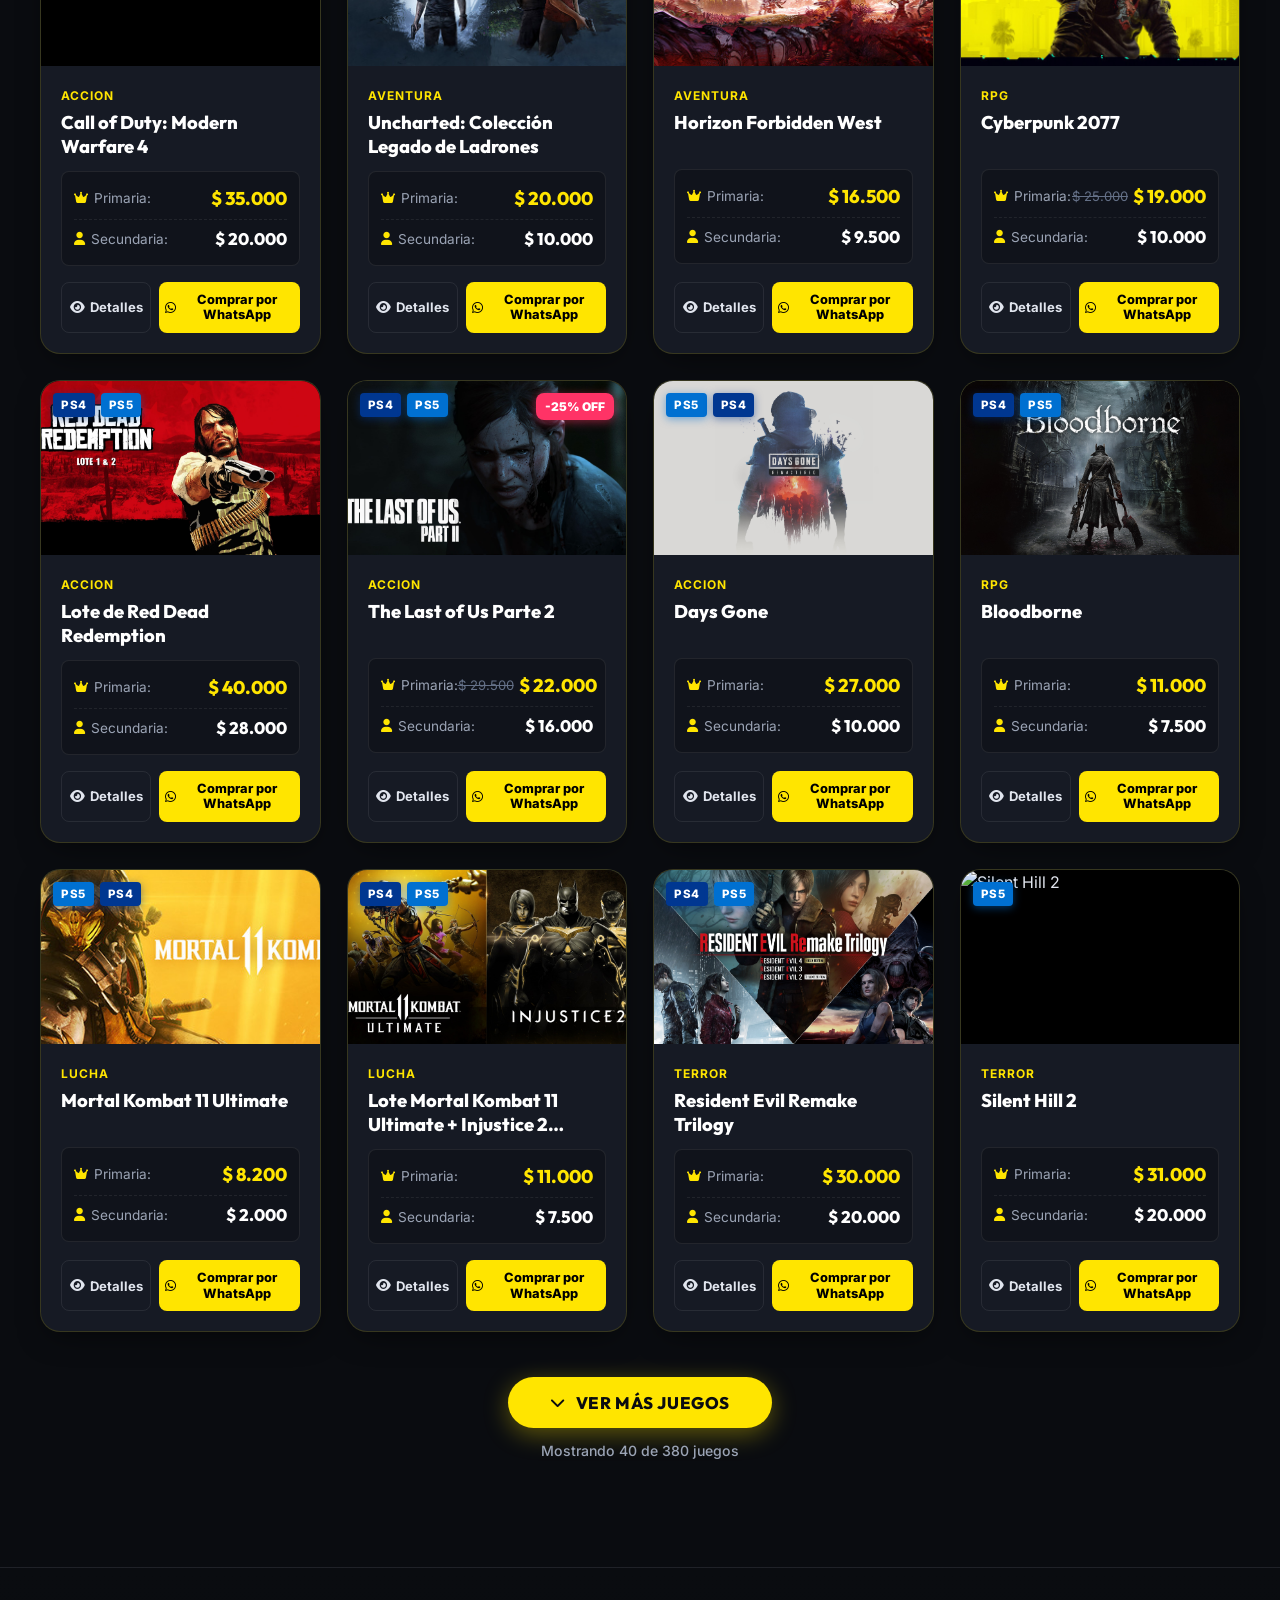
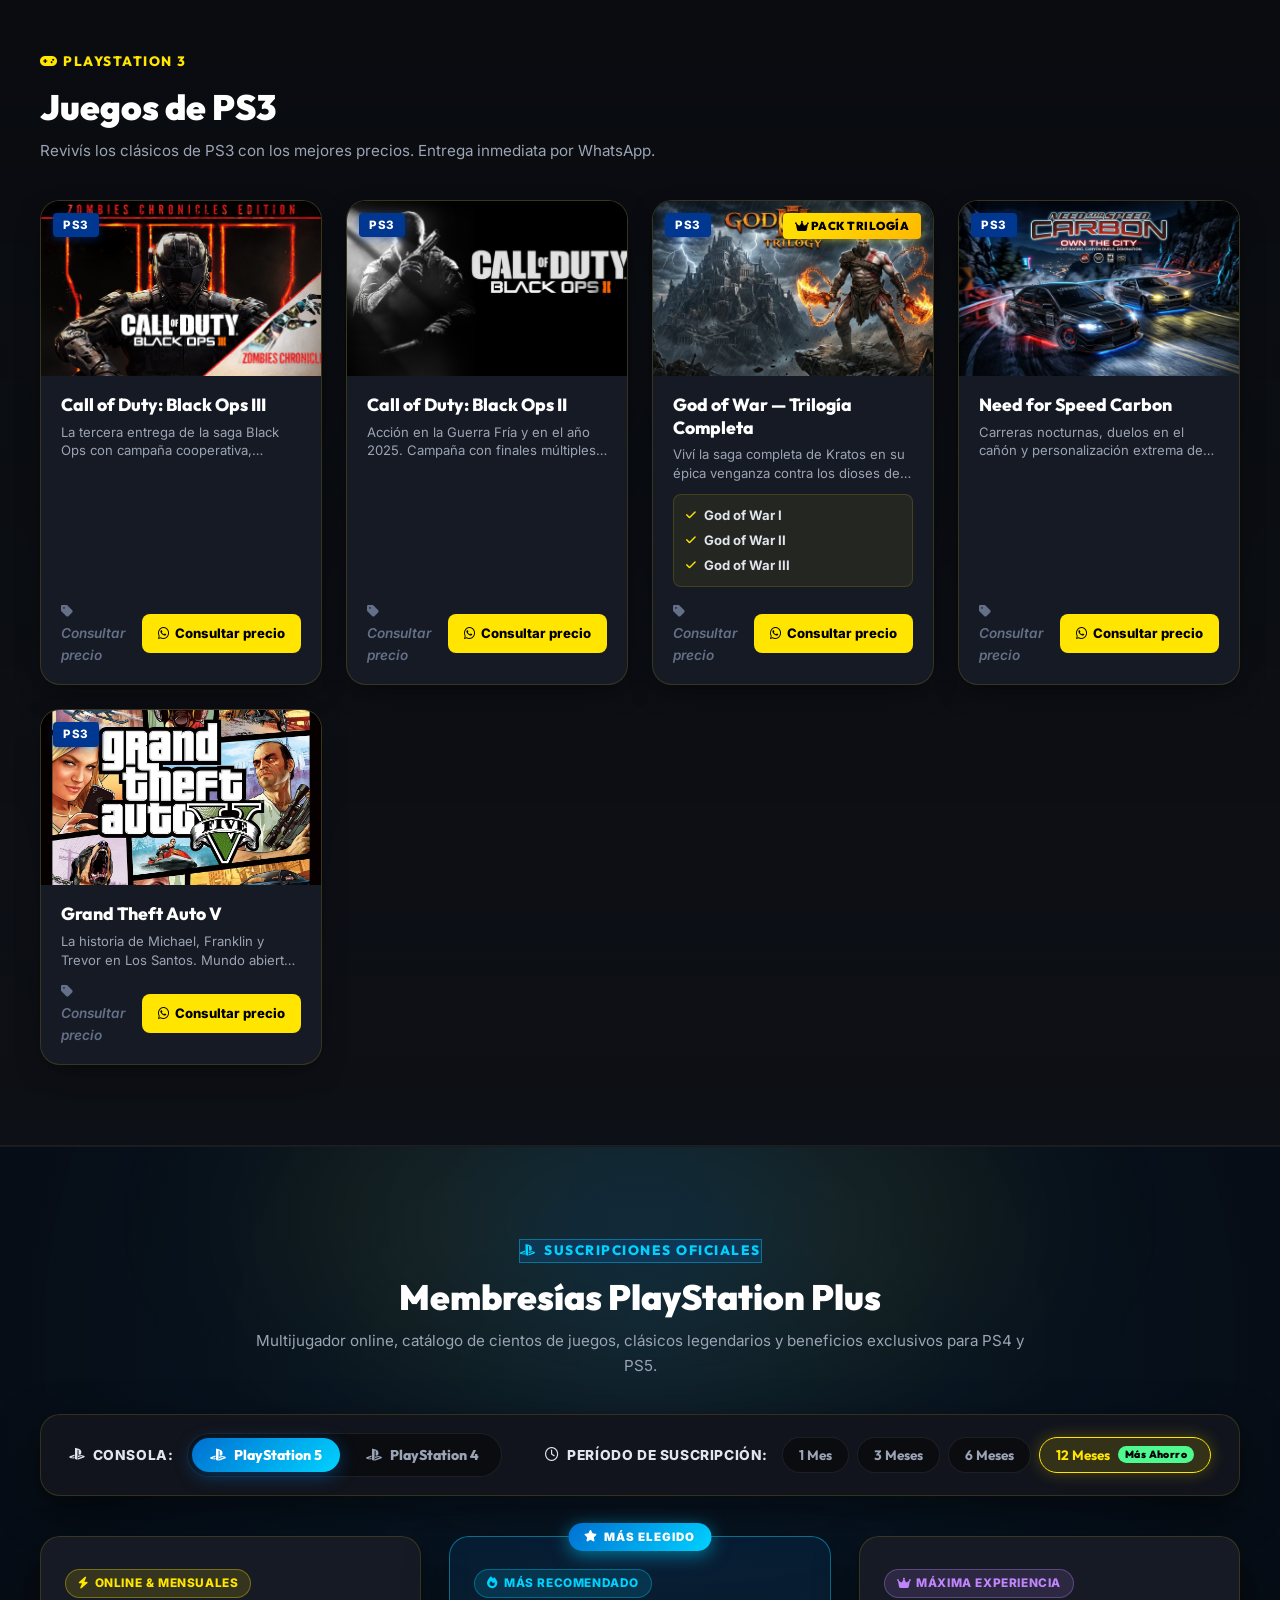
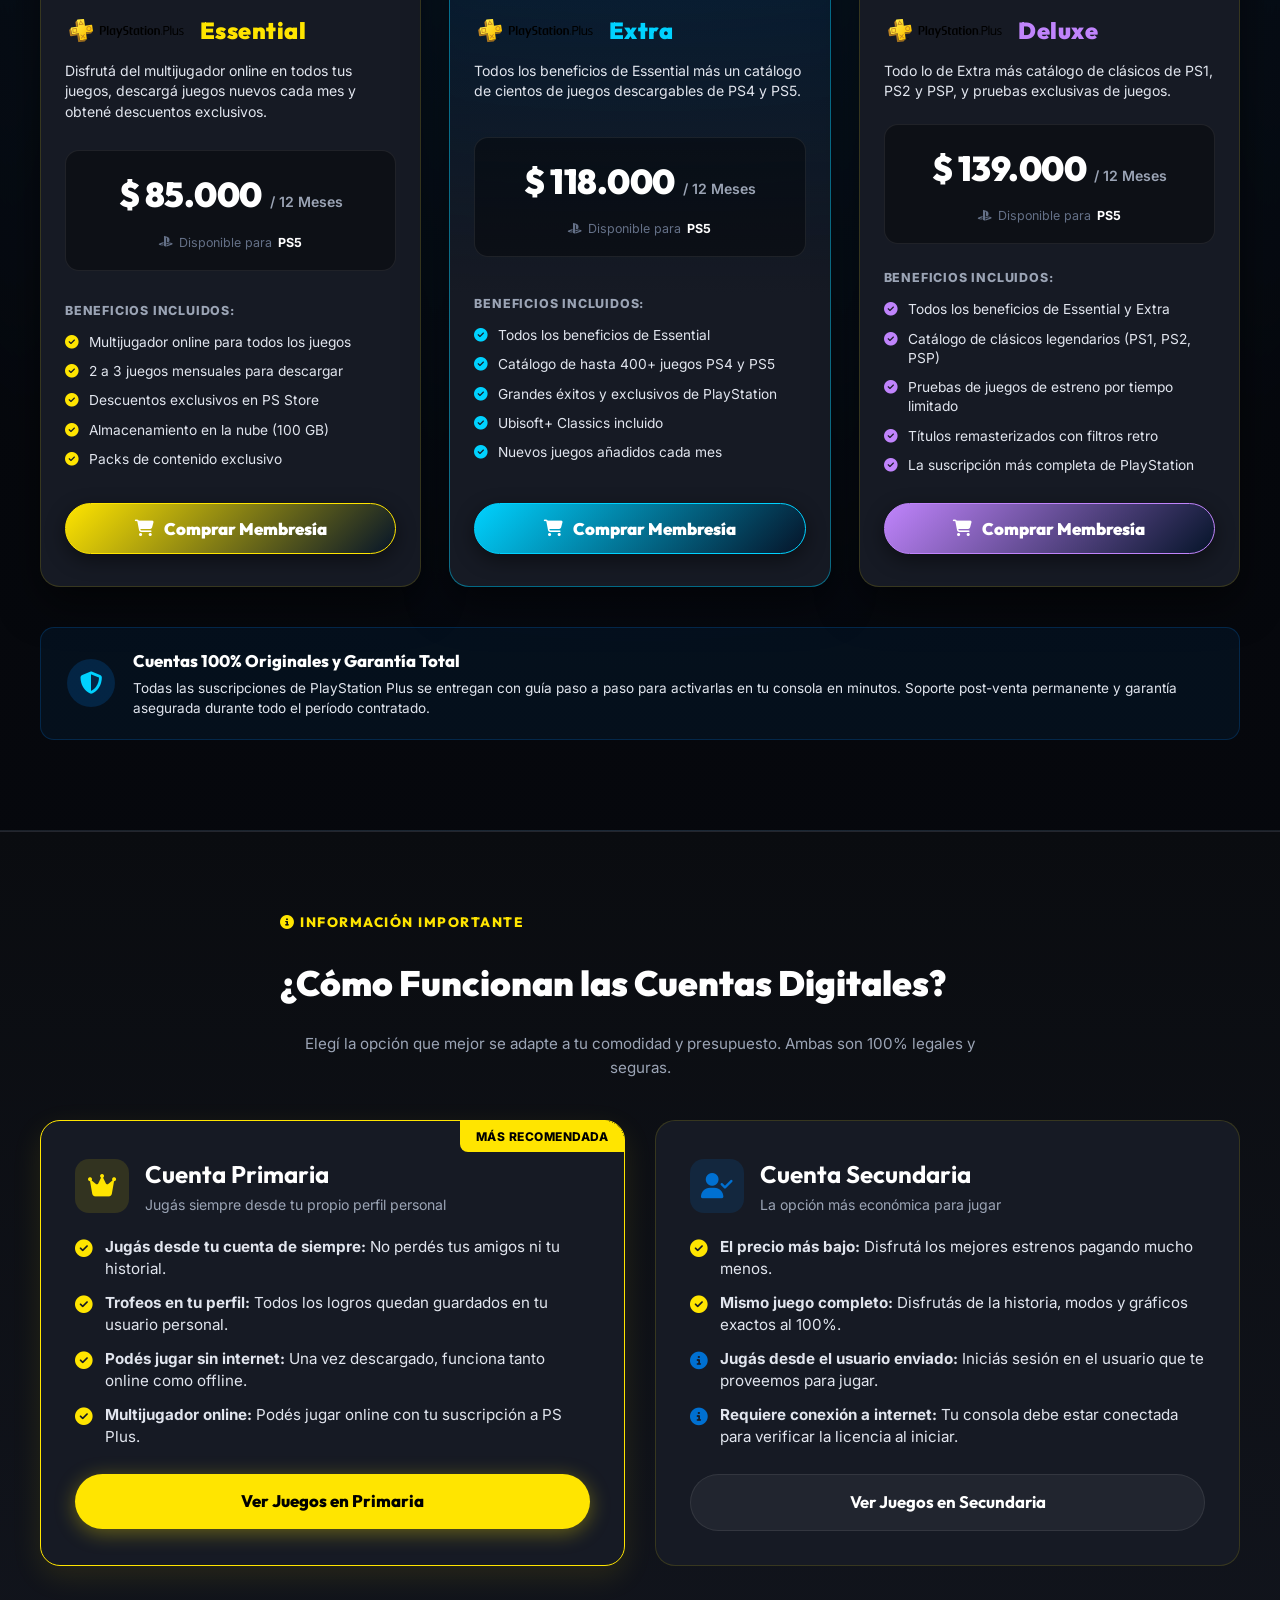
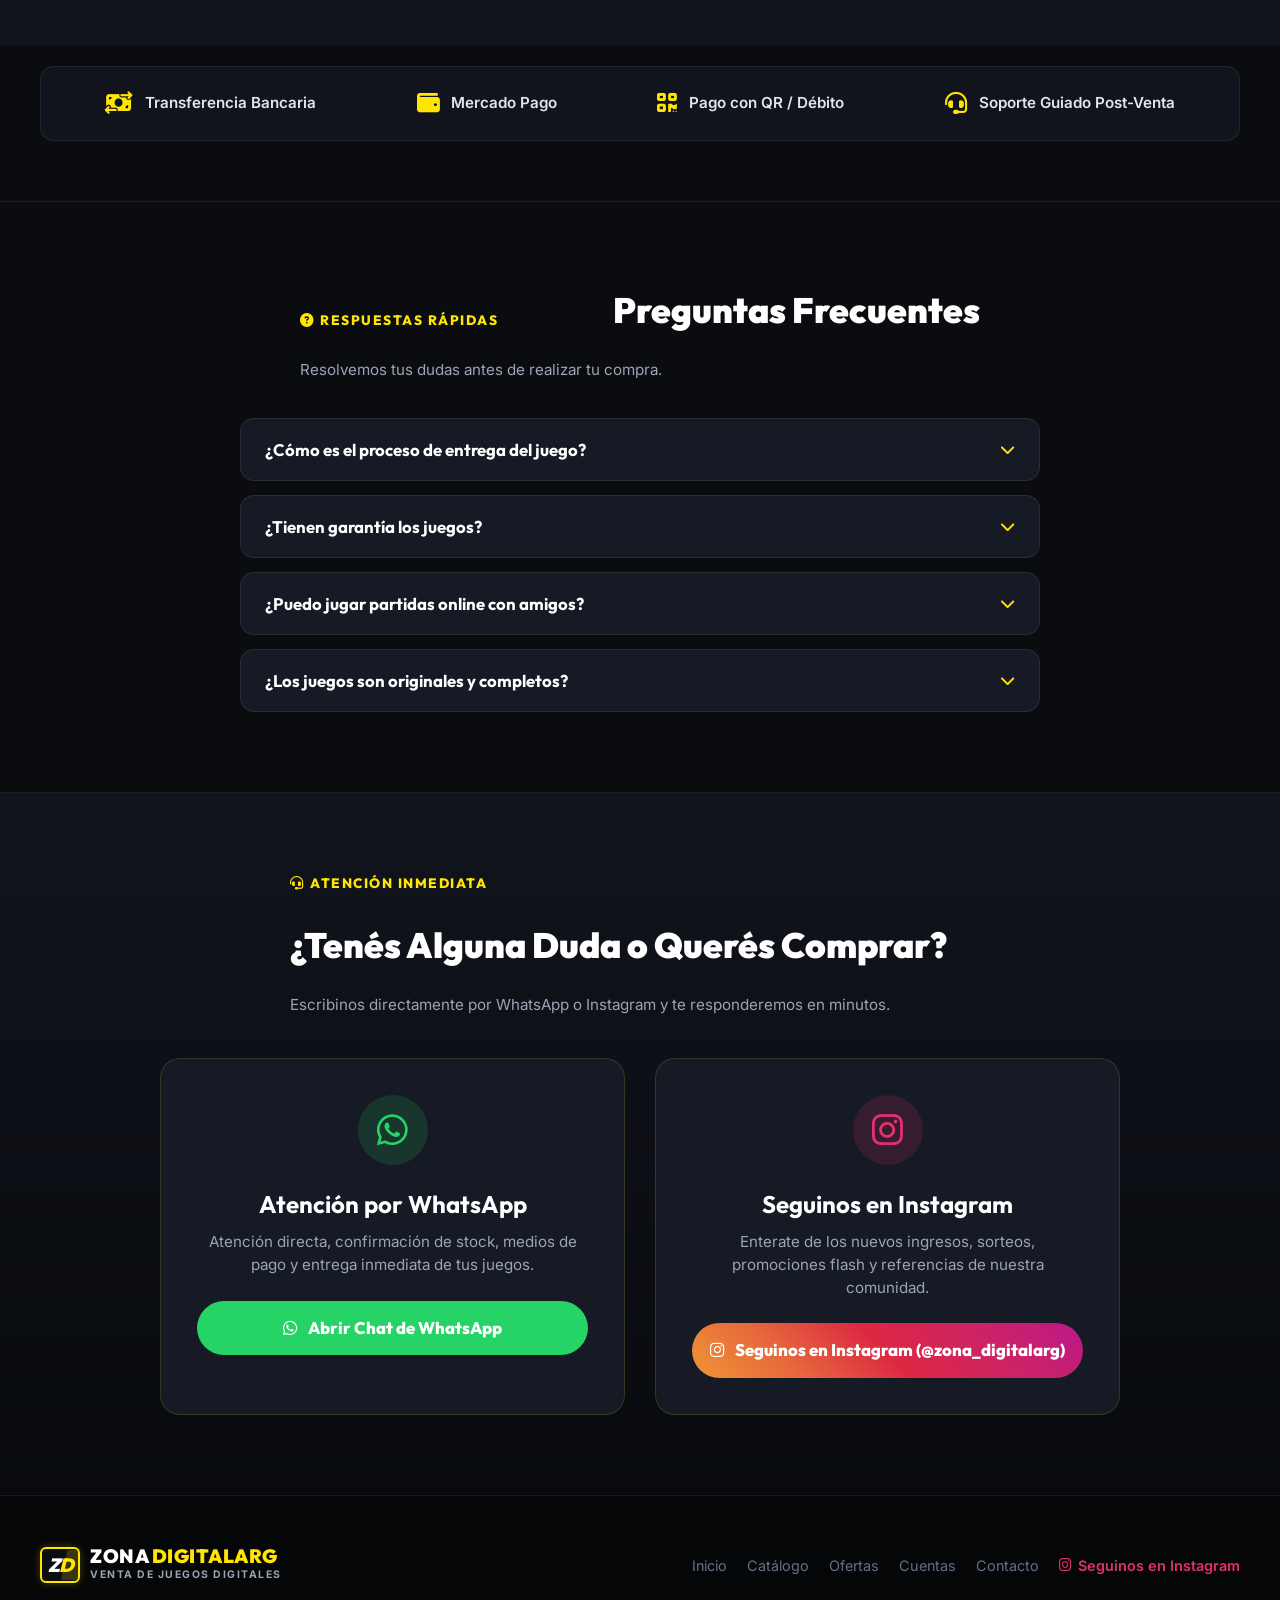
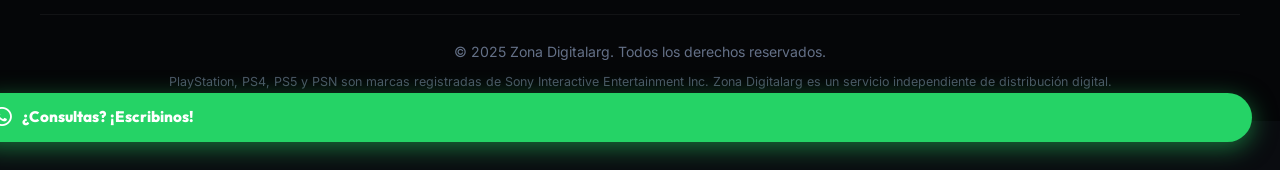
==== commit d28ecd3e: "Add files via upload" ====
--- a/index.html
+++ b/index.html
@@ -40,7 +40,10 @@
     <link rel="stylesheet" href="https://cdnjs.cloudflare.com/ajax/libs/font-awesome/6.4.2/css/all.min.css">
     
     <!-- Hoja de Estilos -->
-    <link rel="stylesheet" href="style.css?v=3.3">
+    <meta http-equiv="Cache-Control" content="no-cache, no-store, must-revalidate">
+    <meta http-equiv="Pragma" content="no-cache">
+    <meta http-equiv="Expires" content="0">
+    <link rel="stylesheet" href="style.css?v=11.0">
 </head>
 <body>
 
@@ -777,13 +780,13 @@
                         Descripción detallada del juego...
                     </p>
 
-                    <!-- Selector Interactivo de Edición (Standard vs Ultimate para juegos con múltiples ediciones como GTA 6) -->
+                    <!-- Selector Interactivo de Edición (soporta 2, 3 o más ediciones configuradas desde el Admin) -->
                     <div class="account-selector-box" id="modalEditionSelectorBox" style="display: none; margin-bottom: 14px;">
                         <div class="selector-title">
                             <span>Elegí la edición:</span>
                             <i class="fa-solid fa-star" style="color: var(--color-primary);"></i>
                         </div>
-                        <div class="account-tabs">
+                        <div class="account-tabs" id="modalEditionTabs" style="flex-wrap: wrap;">
                             <button type="button" class="account-tab active" id="tabEditionStandard" onclick="selectModalEdition('standard')">
                                 <i class="fa-solid fa-gamepad"></i> Standard Edition
                             </button>
@@ -1044,8 +1047,8 @@
     <!-- Configuración de Supabase -->
     <script src="supabase-config.js"></script>
     <!-- Catálogo base local -->
-    <script src="games.js?v=5.0"></script>
+    <script src="games.js?v=11.0"></script>
     <!-- Lógica de la tienda y sincronización en vivo -->
-    <script src="app.js?v=10.0"></script>
+    <script src="app.js?v=11.0"></script>
 </body>
 </html>
--- a/style.css
+++ b/style.css
@@ -2394,6 +2394,7 @@
 
 .checkout-pills, .checkout-account-pills {
     display: flex;
+    flex-wrap: wrap;
     gap: 6px;
 }
 
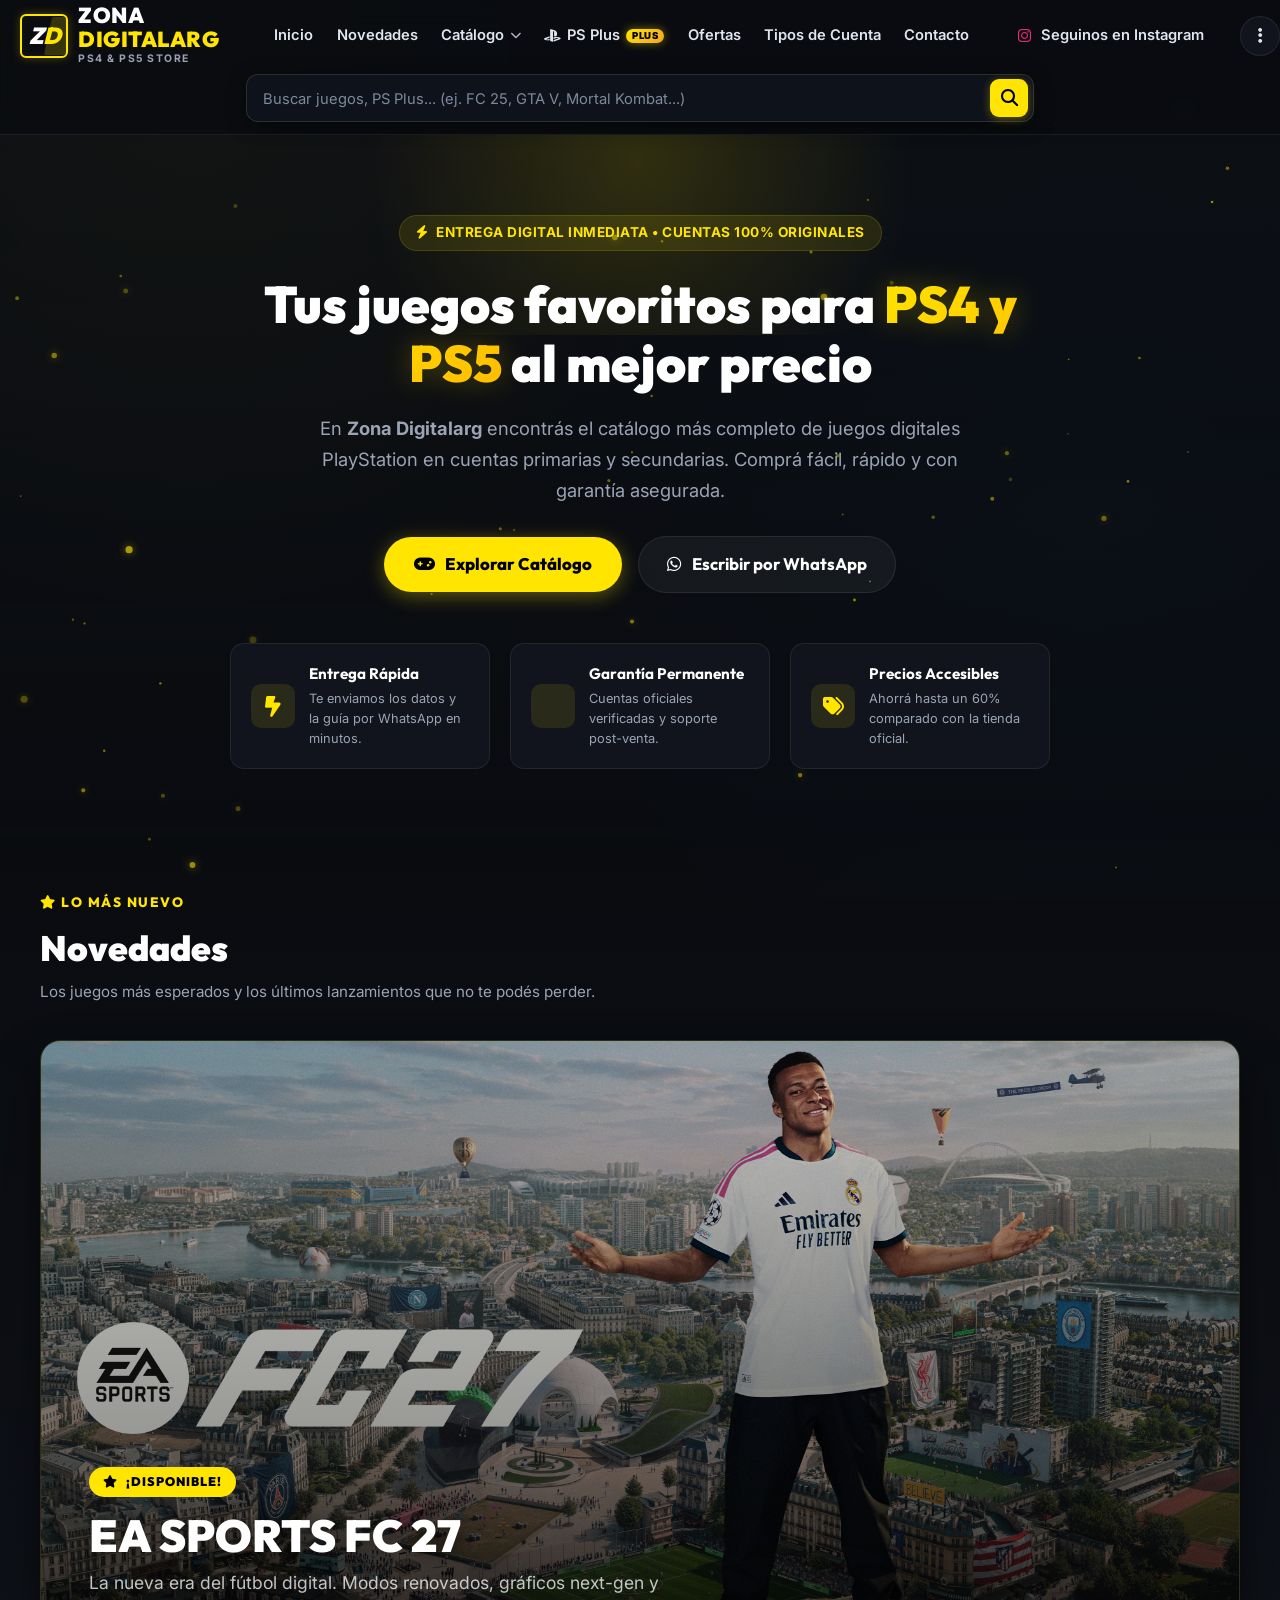
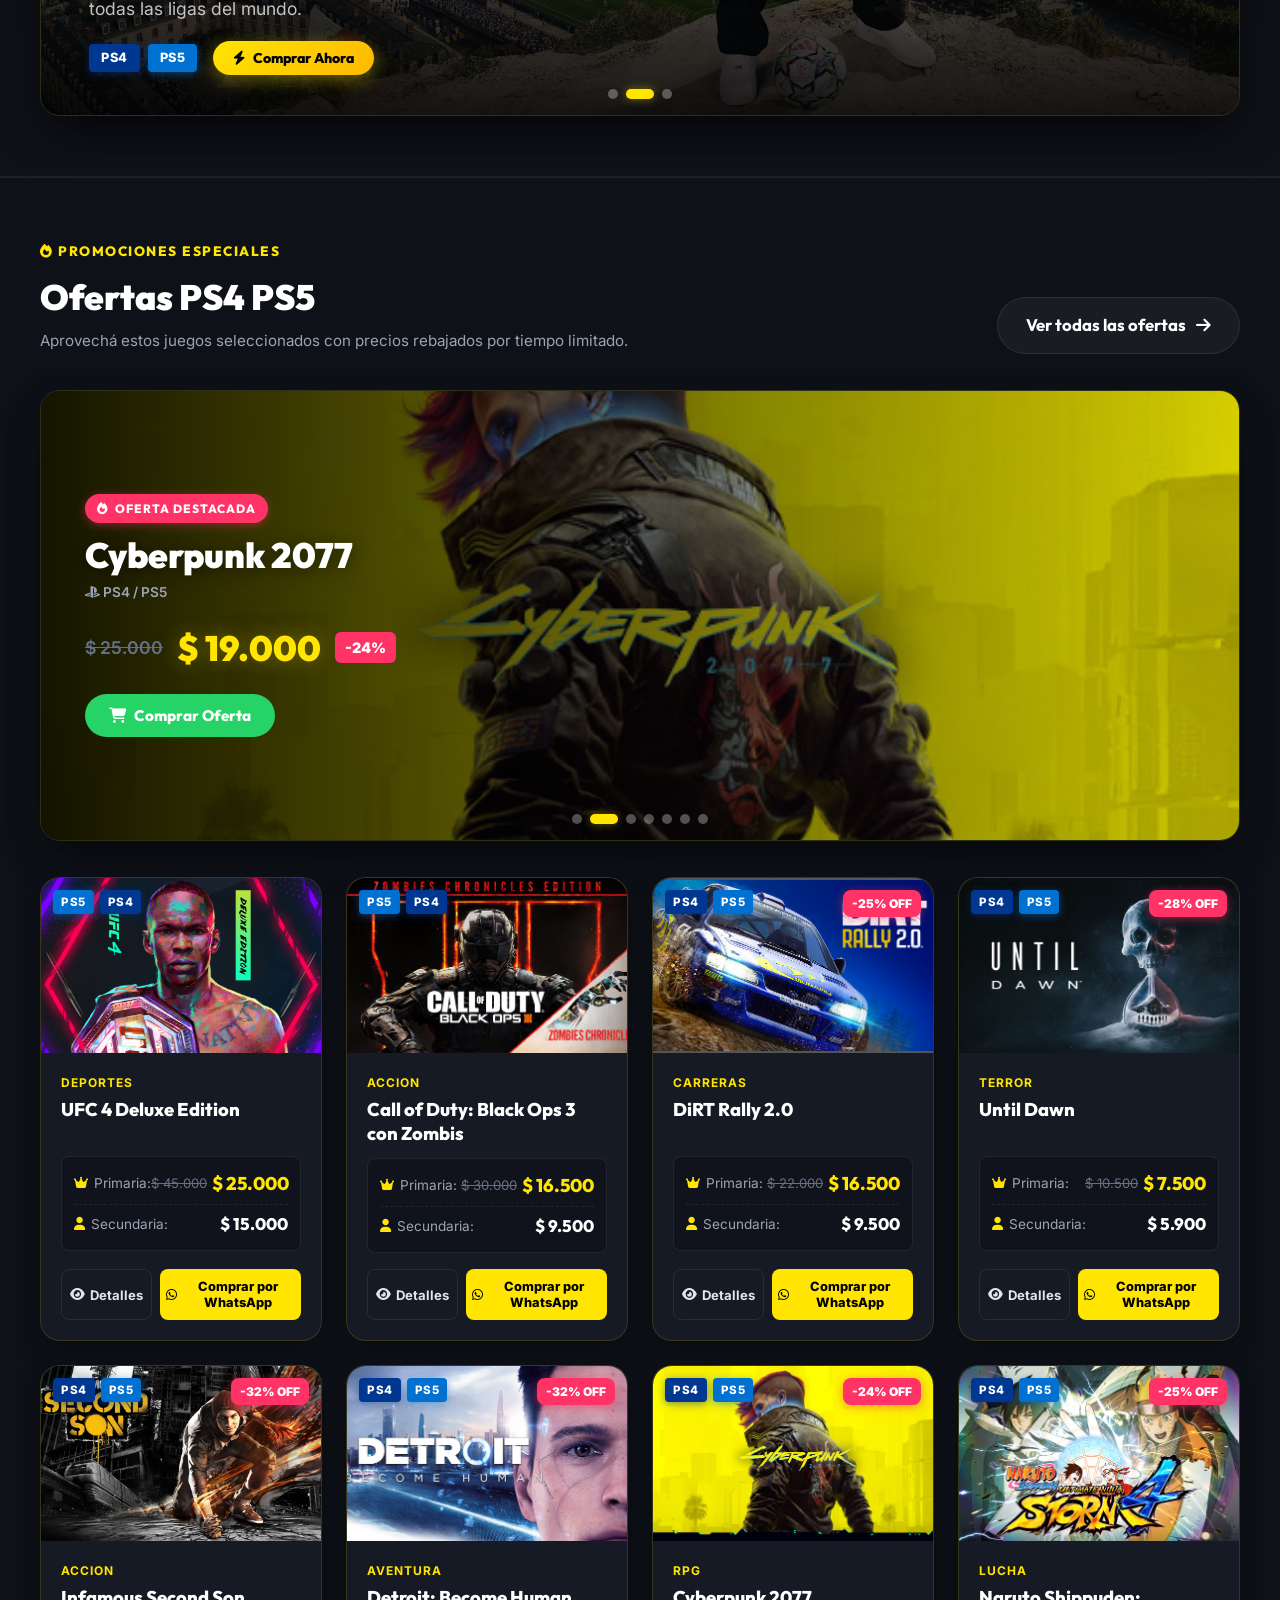
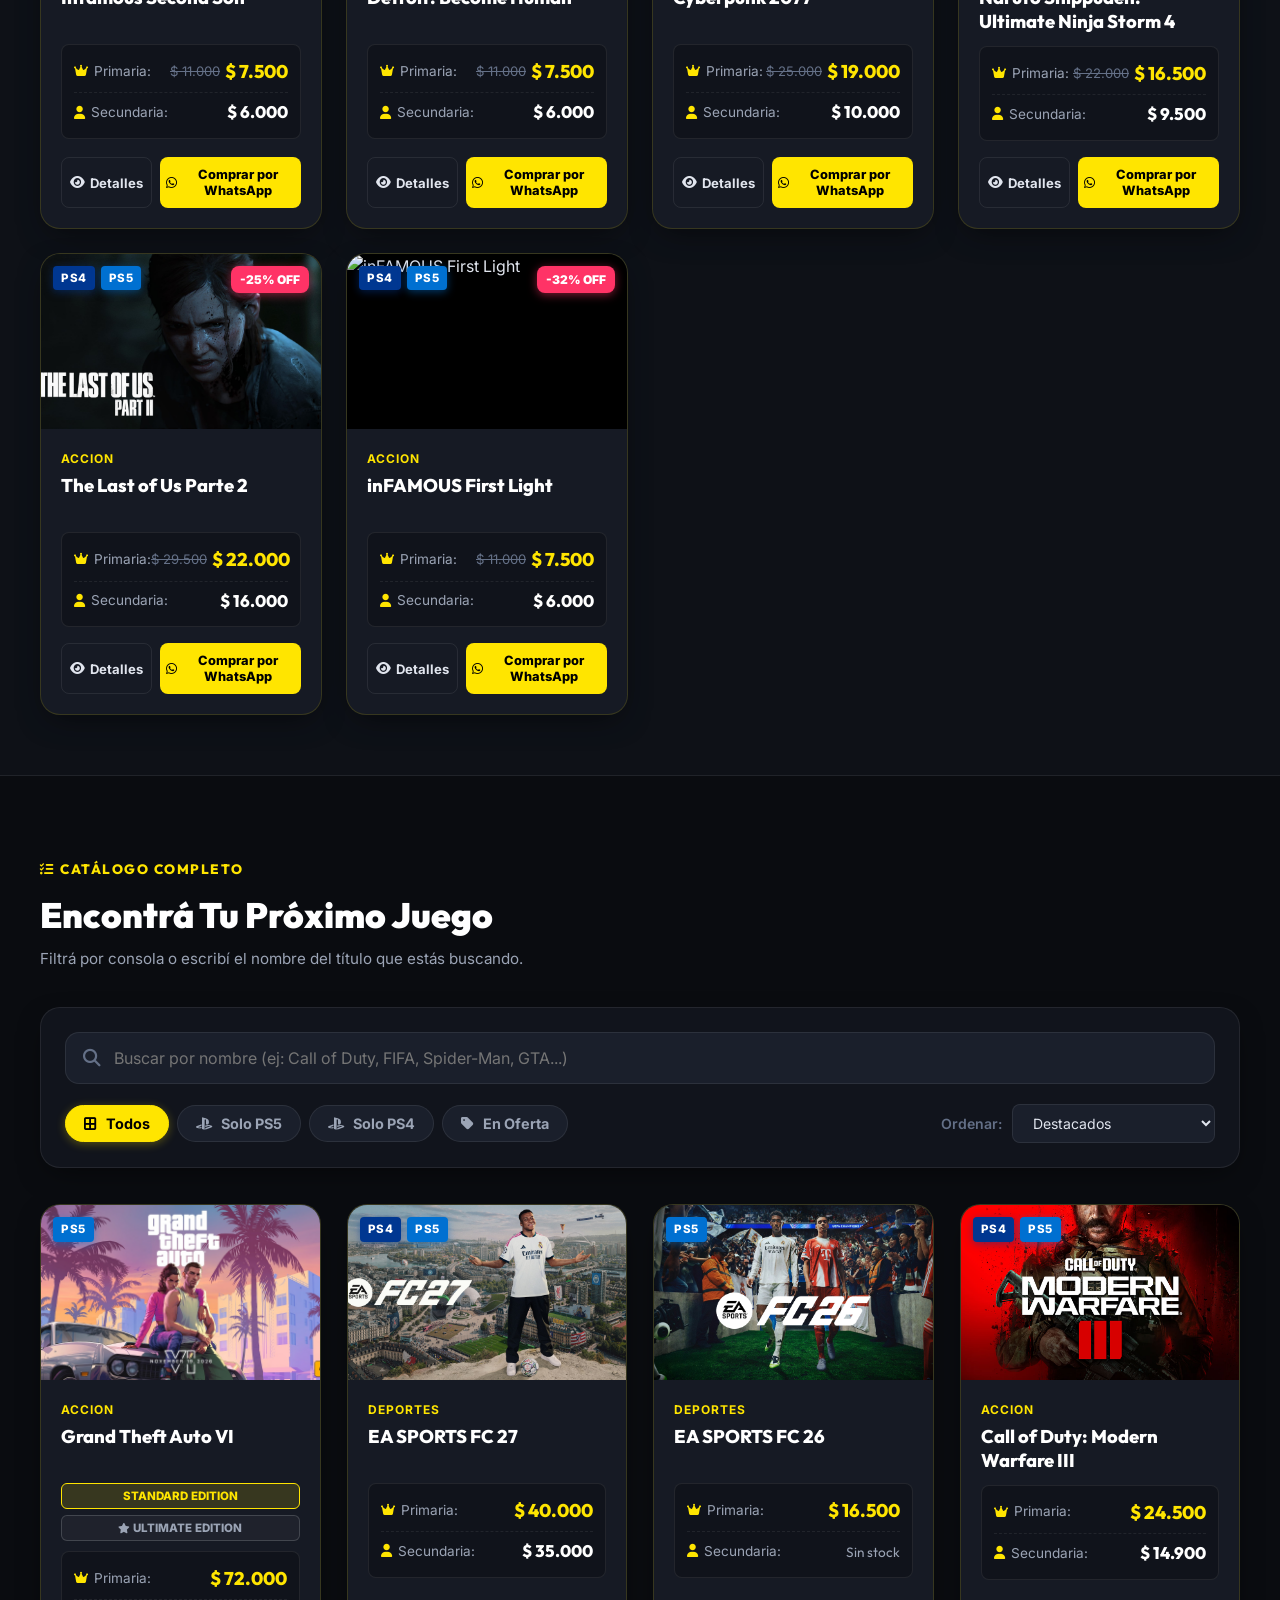
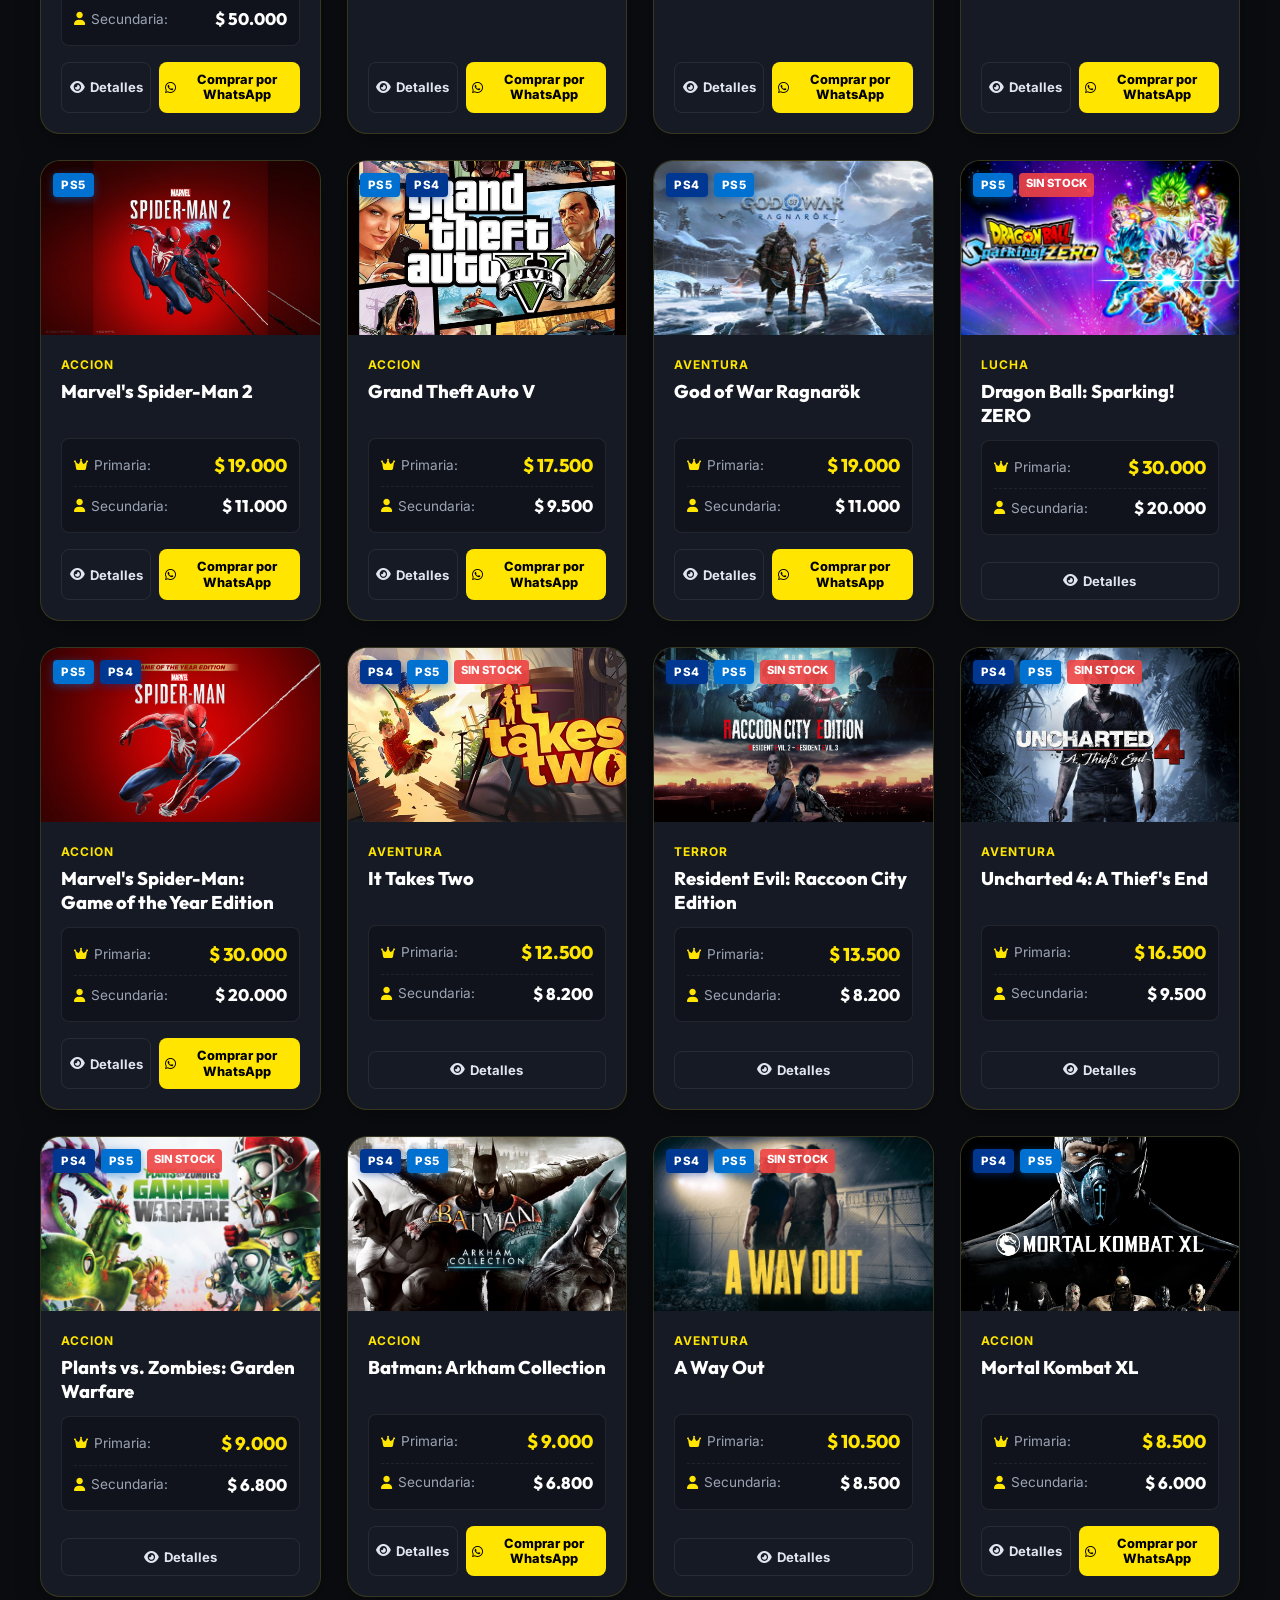
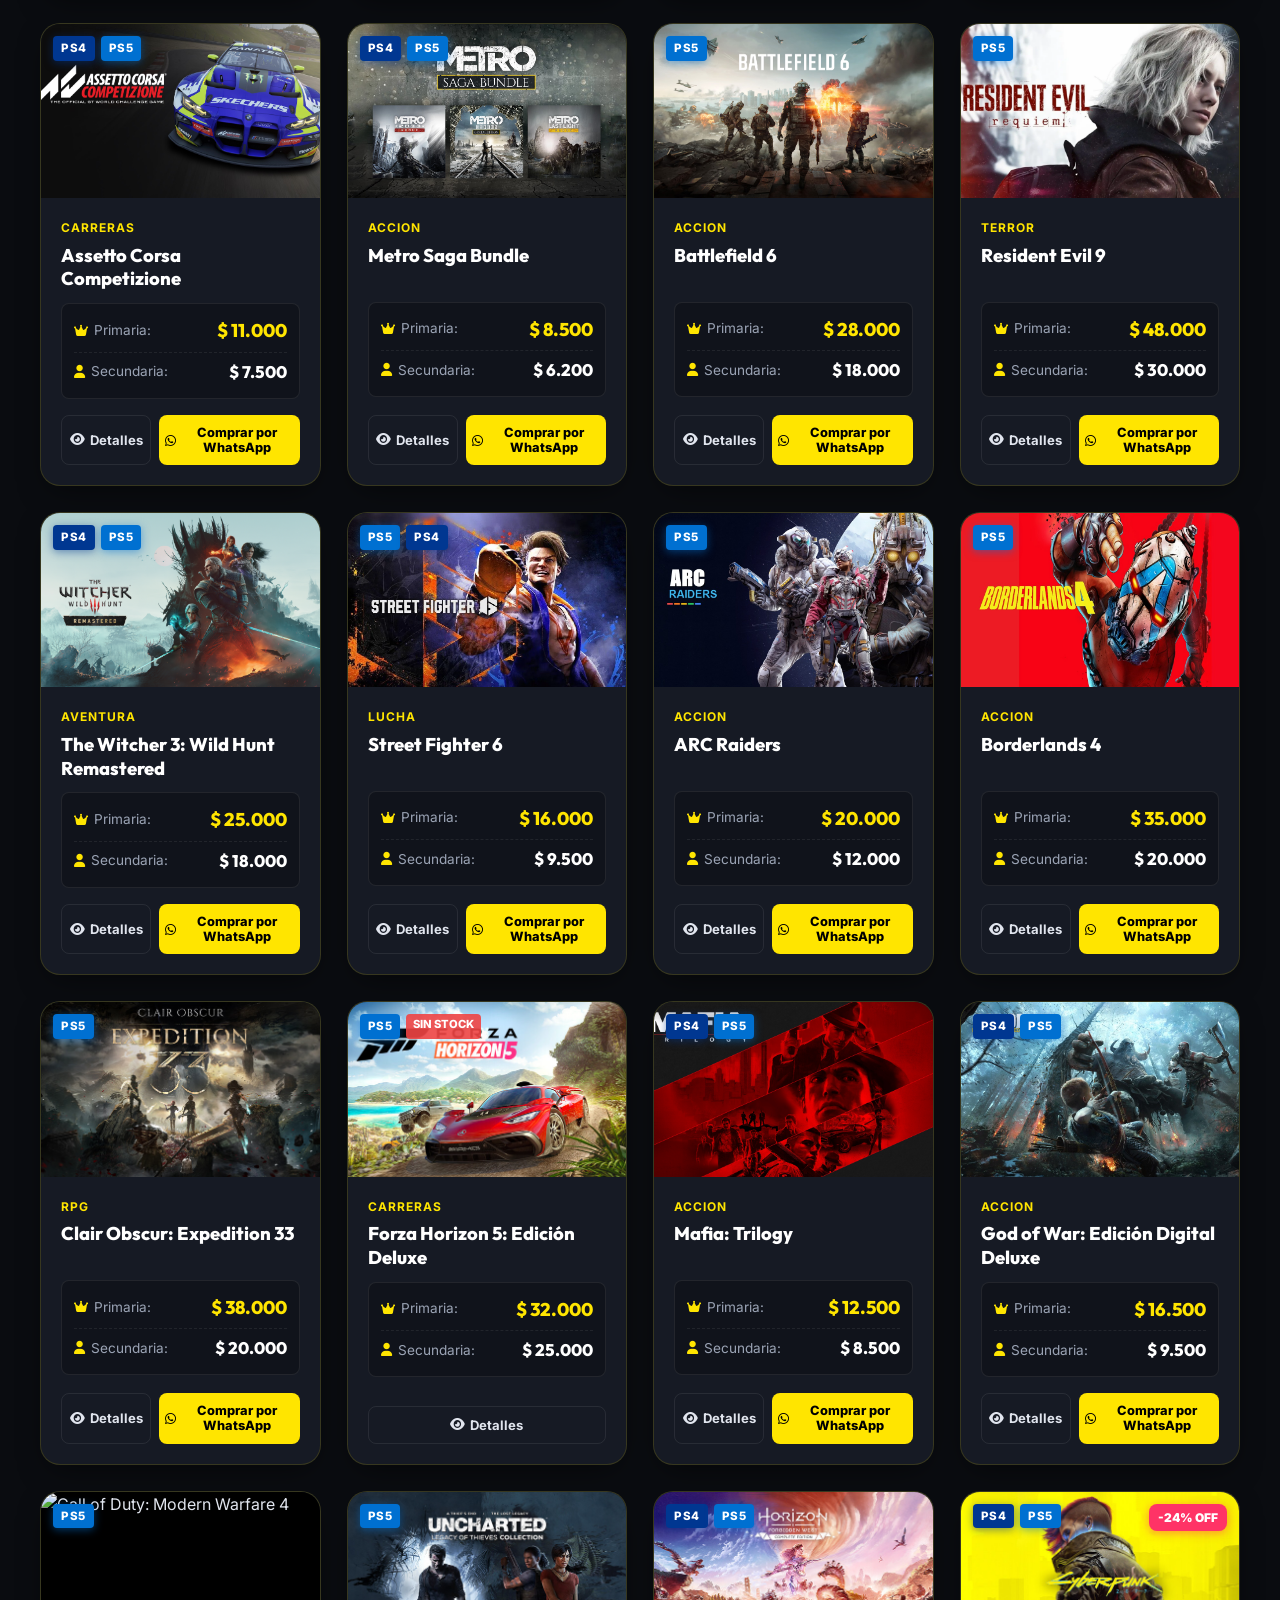
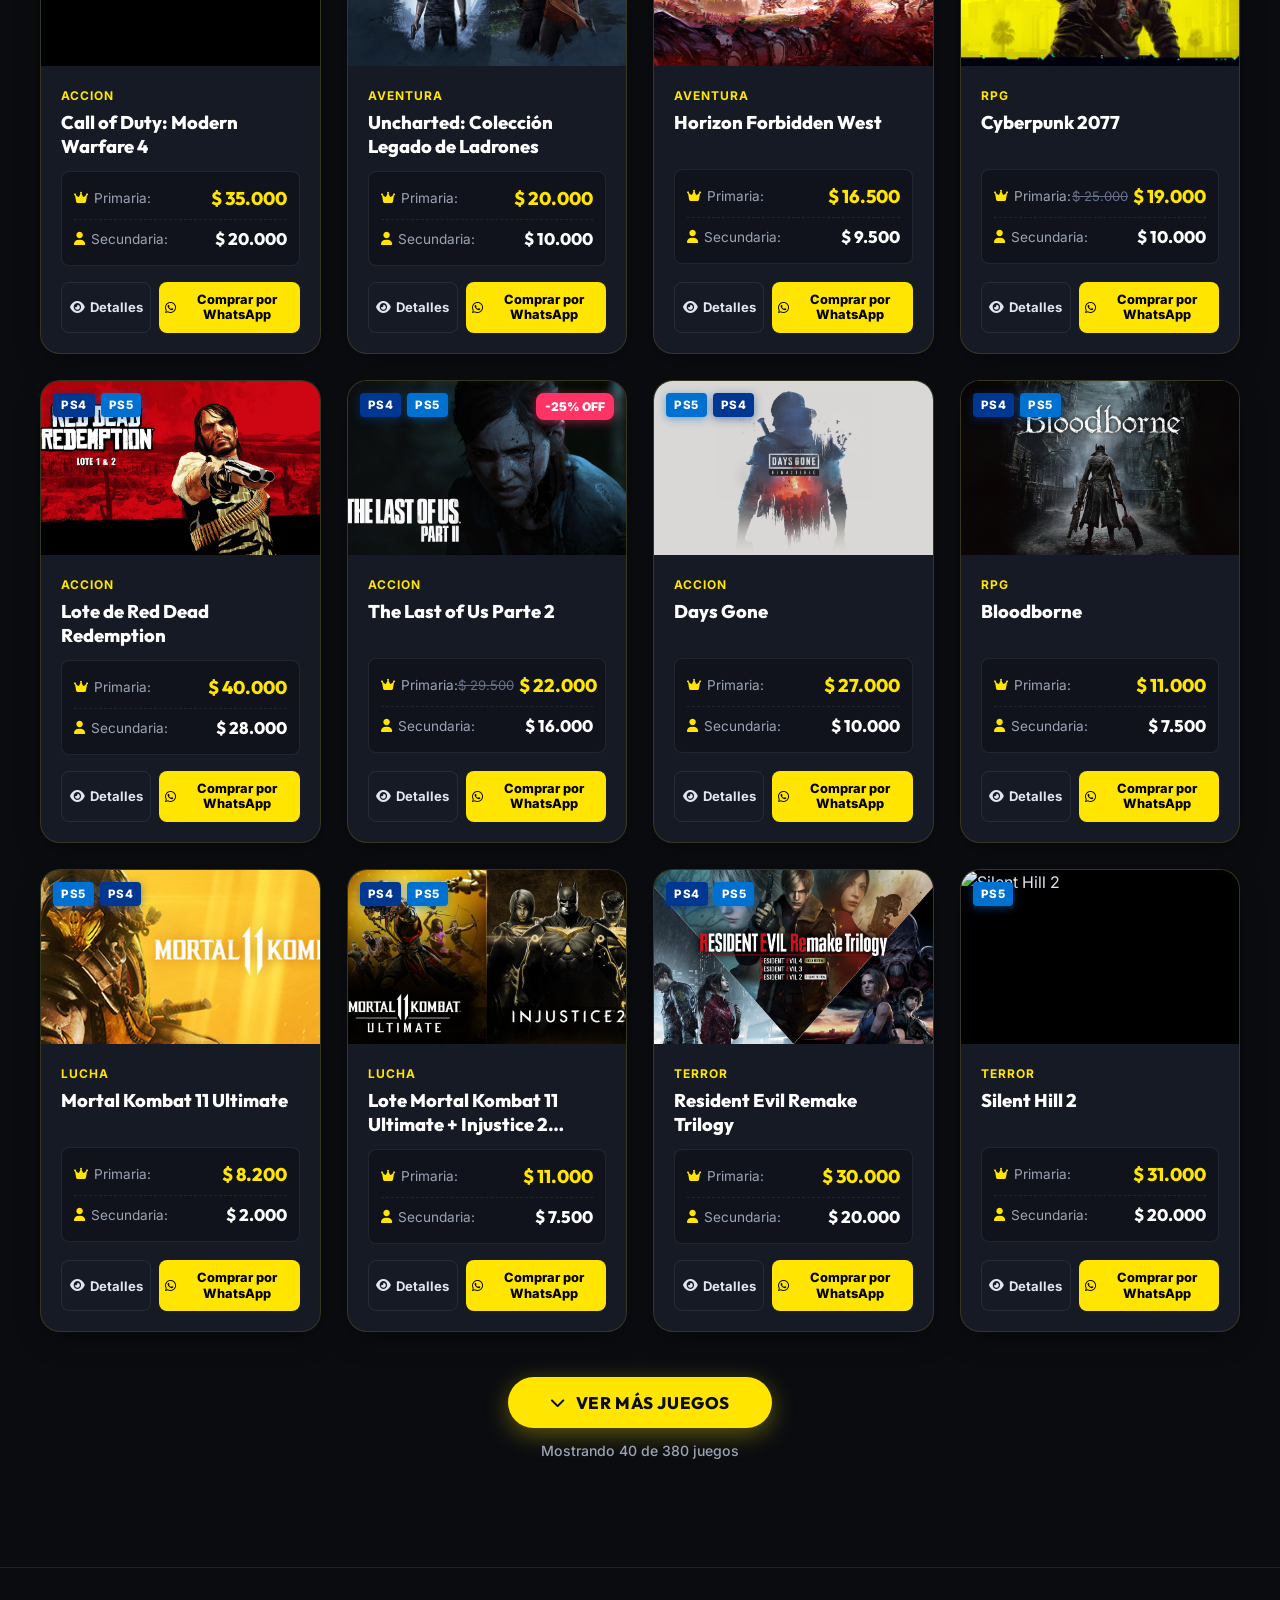
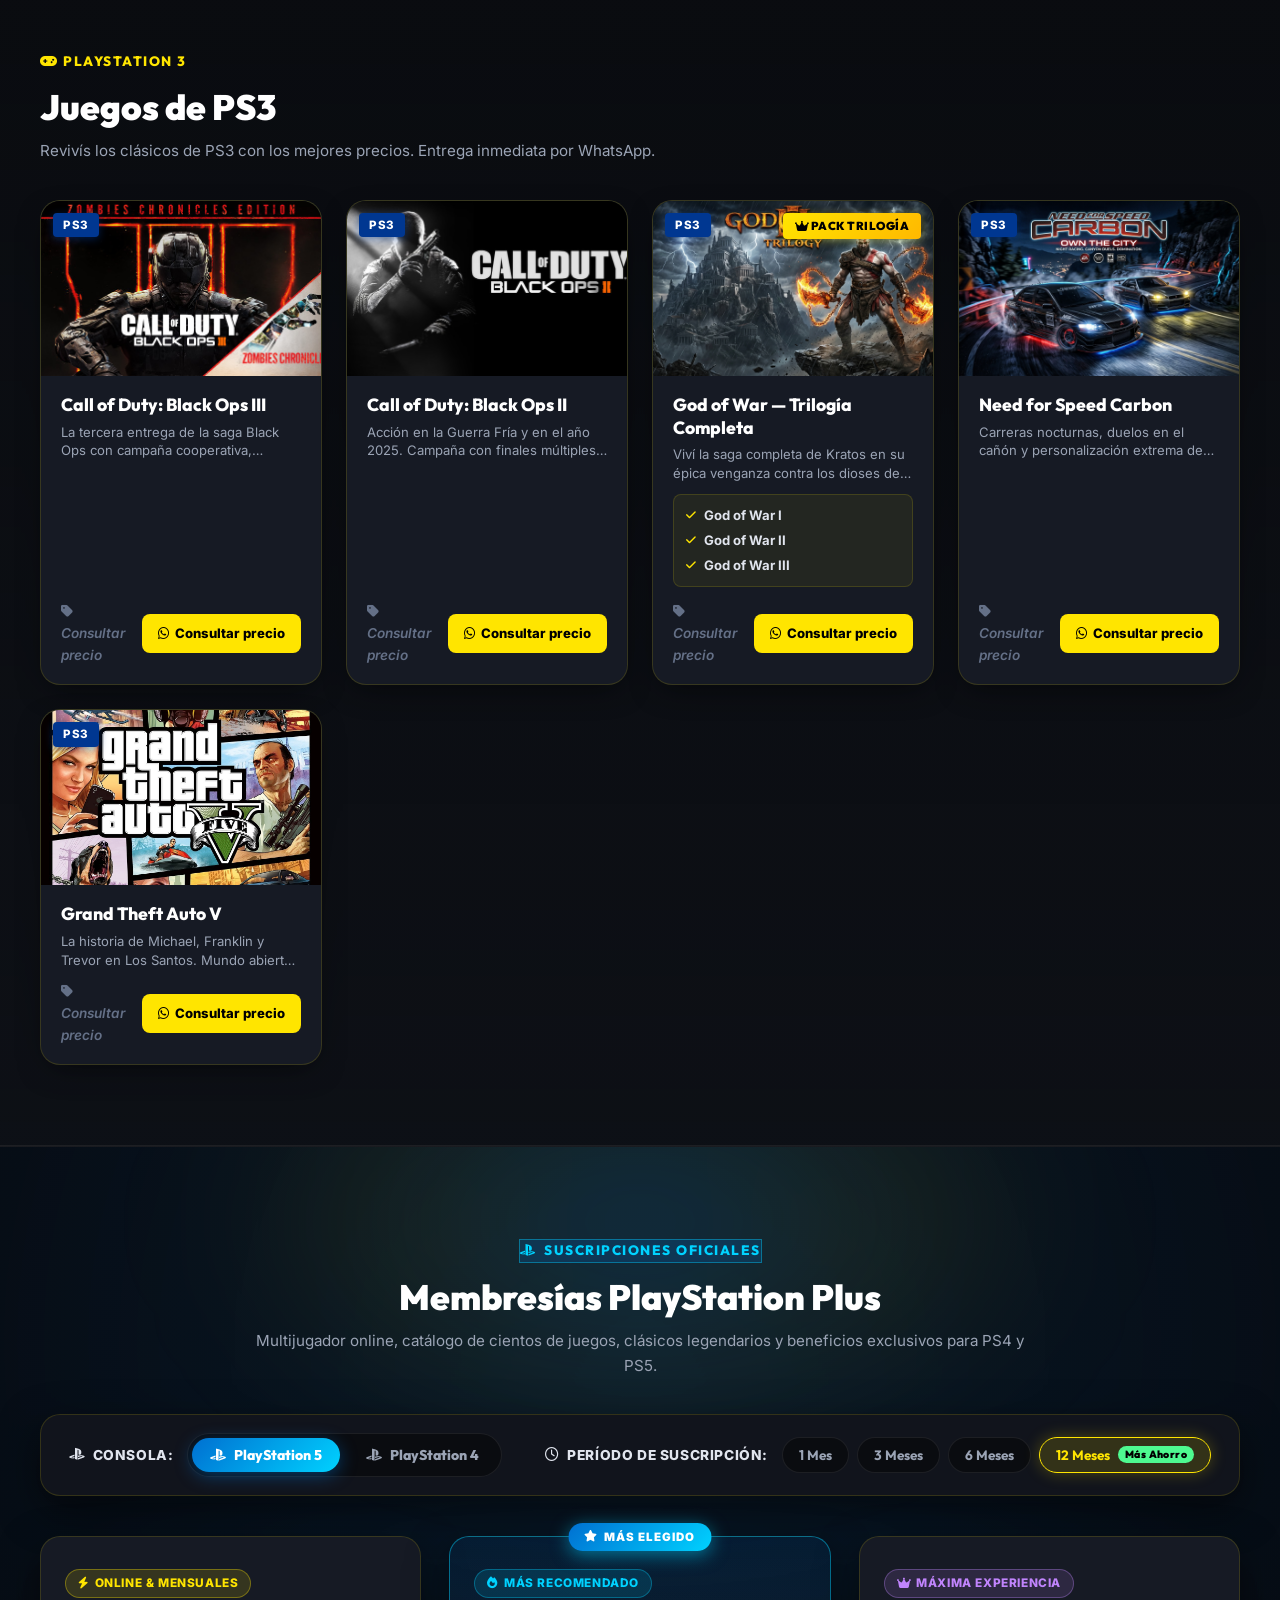
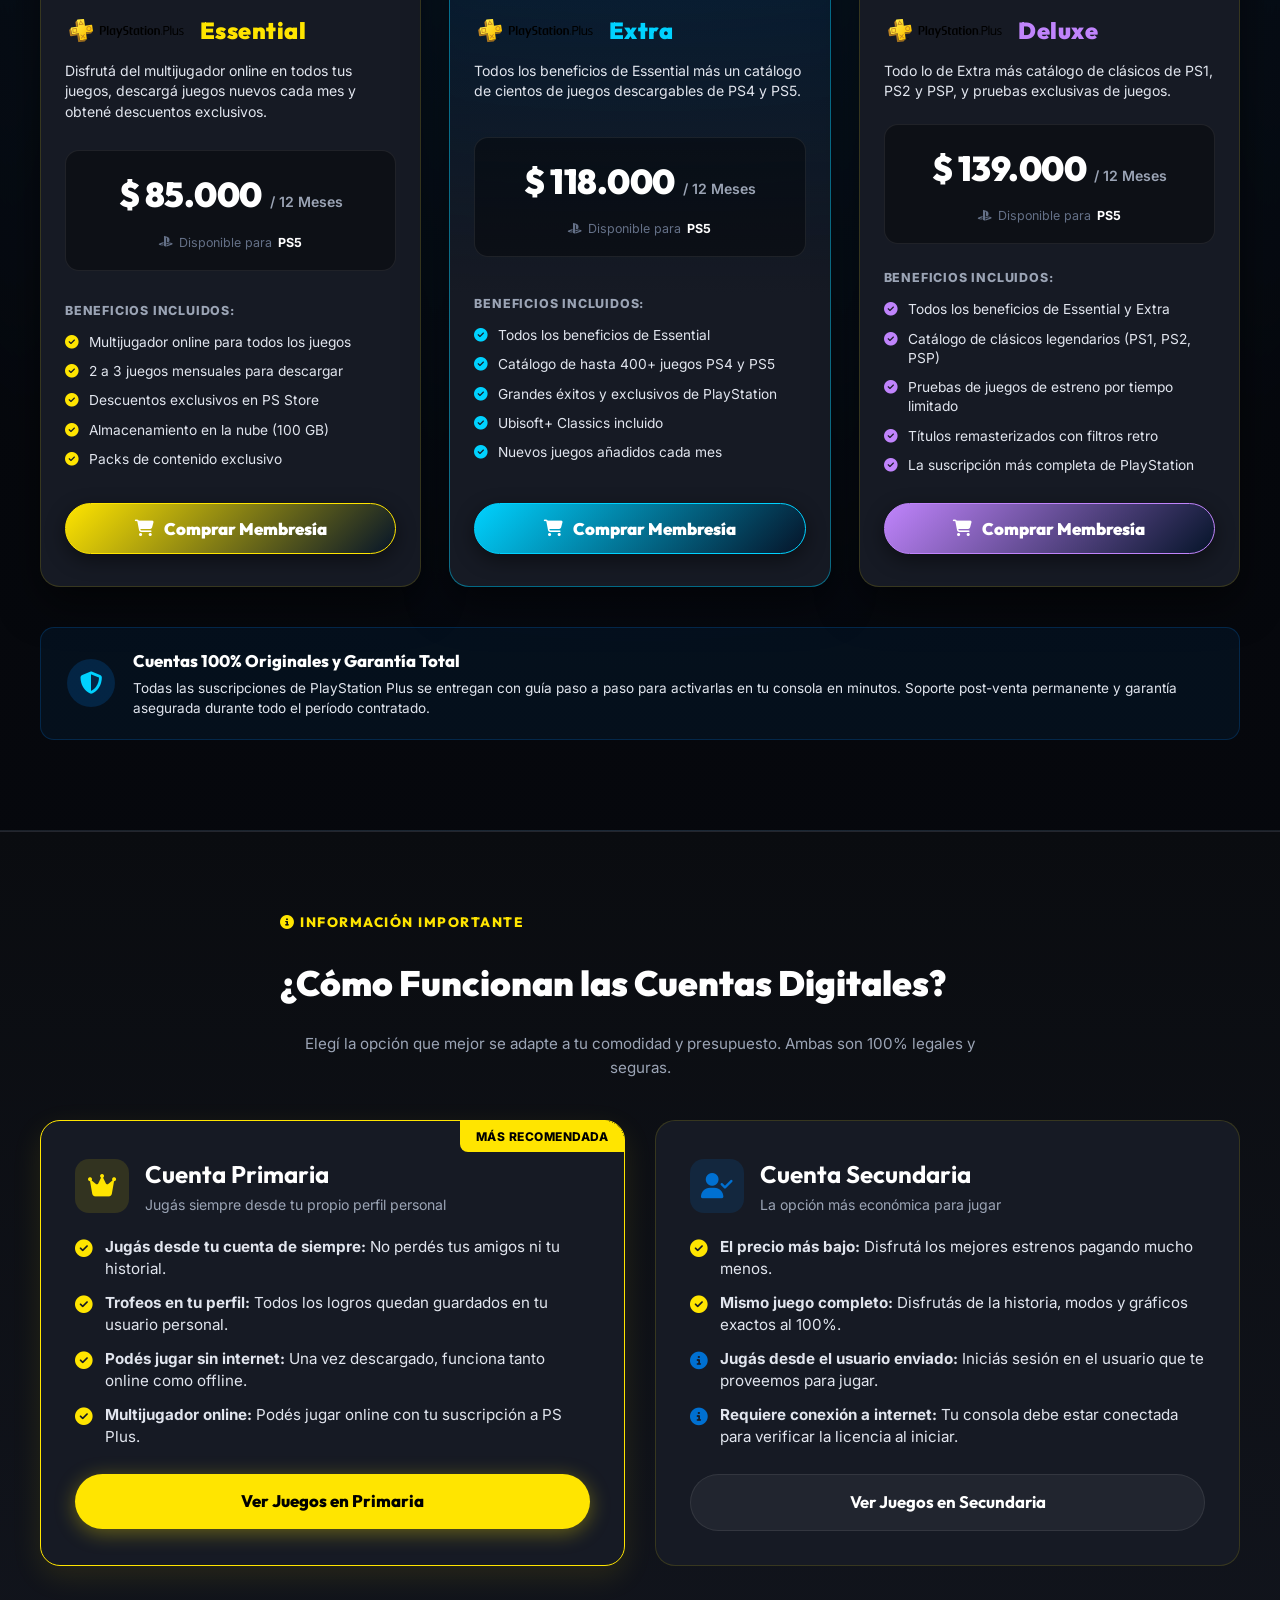
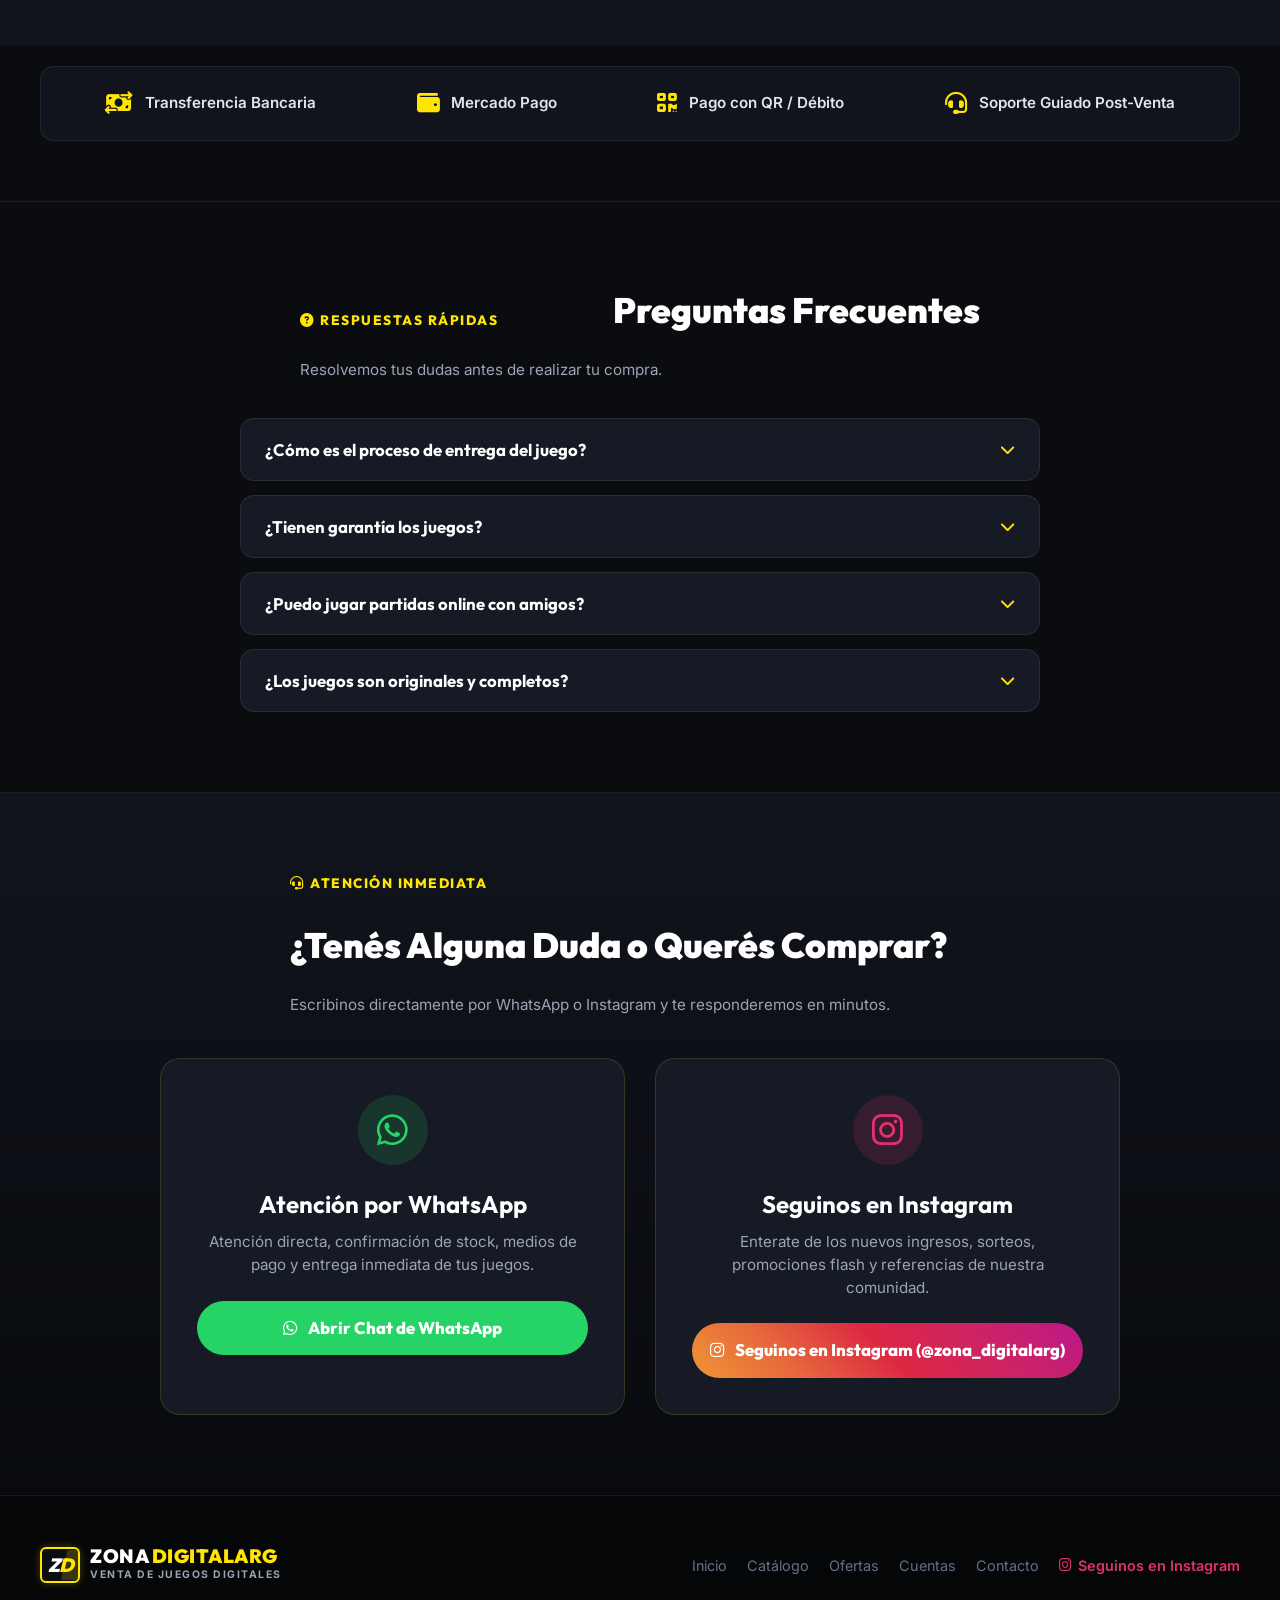
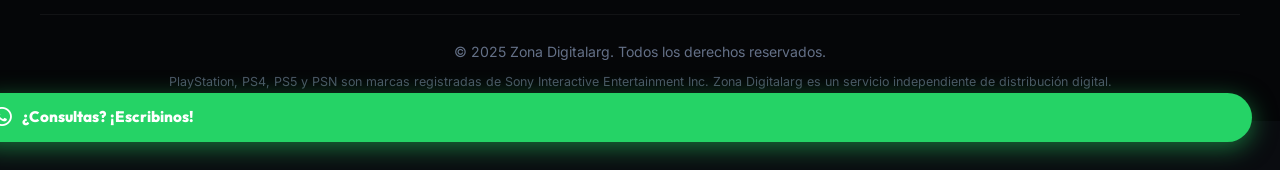
==== commit f35fa196: "Add files via upload" ====
--- a/index.html
+++ b/index.html
@@ -1047,8 +1047,8 @@
     <!-- Configuración de Supabase -->
     <script src="supabase-config.js"></script>
     <!-- Catálogo base local -->
-    <script src="games.js?v=11.0"></script>
+    <script src="games.js?v=12.0"></script>
     <!-- Lógica de la tienda y sincronización en vivo -->
-    <script src="app.js?v=11.0"></script>
+    <script src="app.js?v=12.0"></script>
 </body>
 </html>
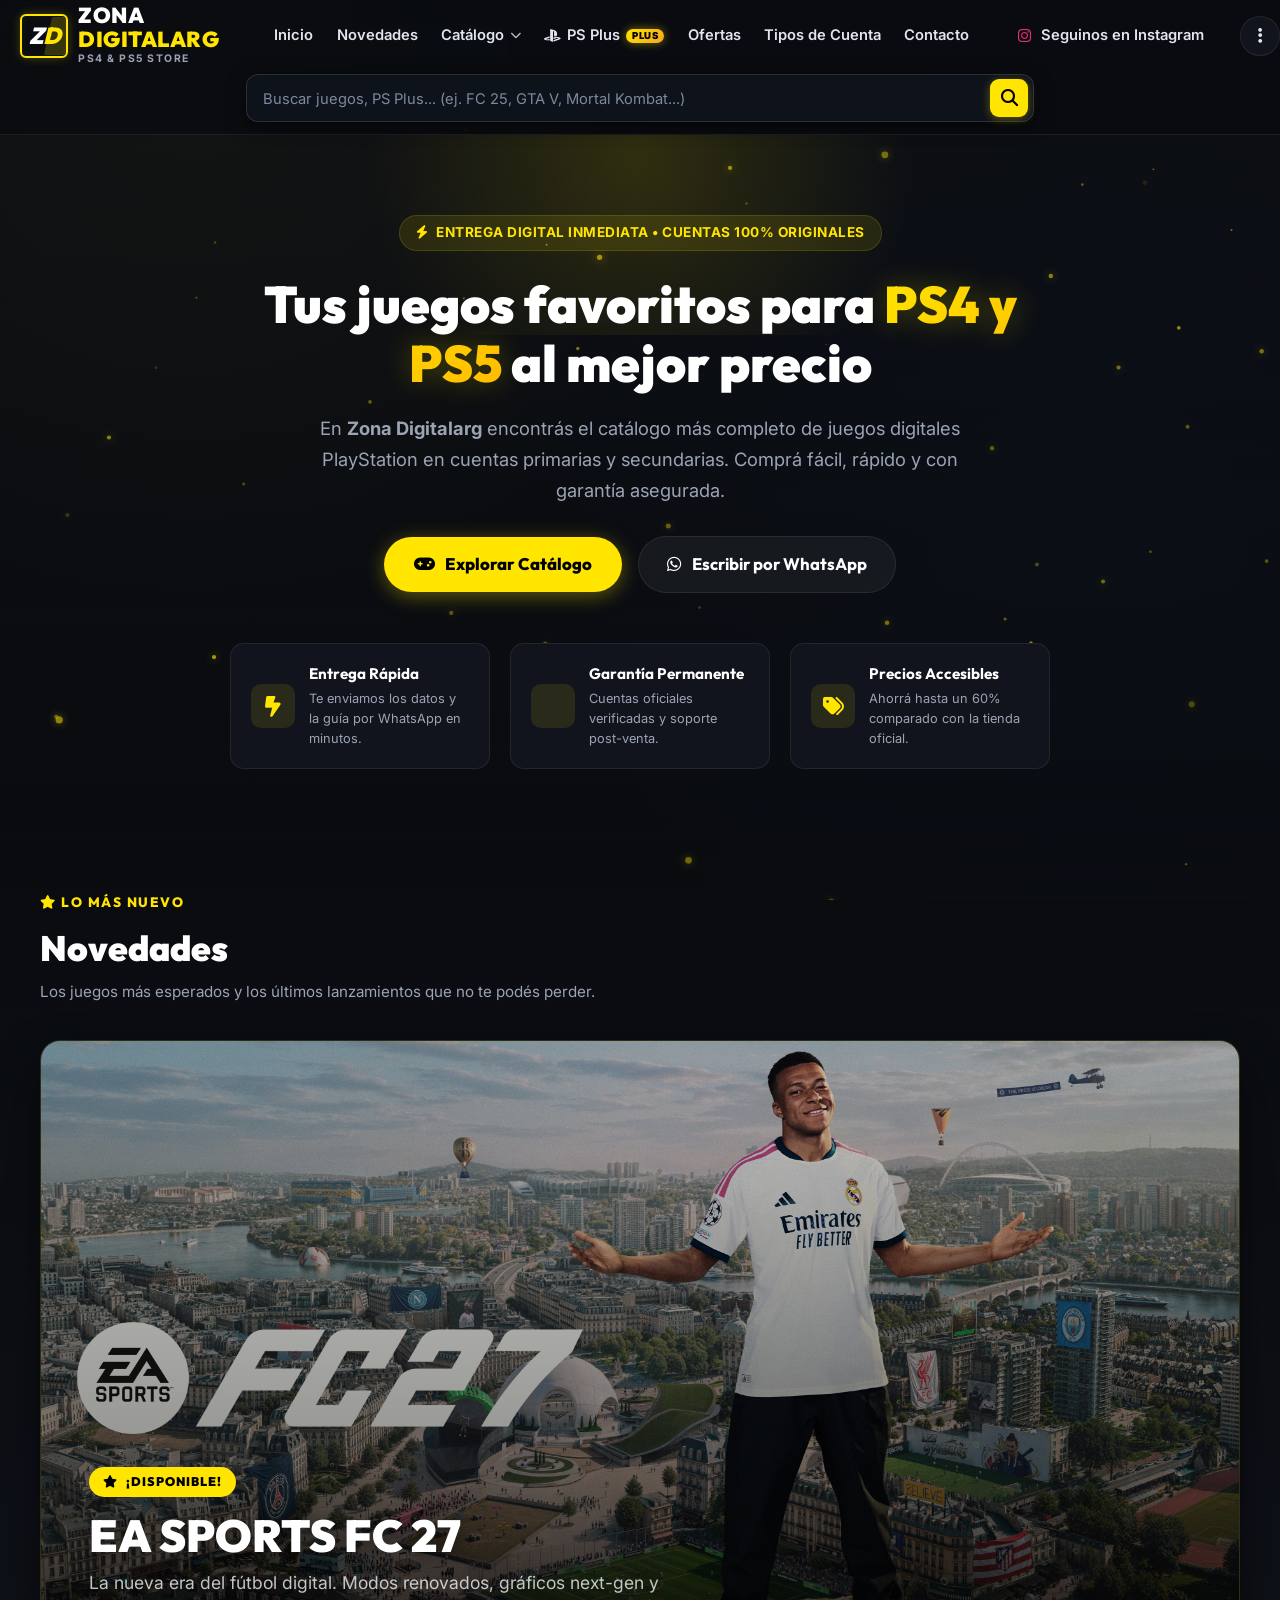
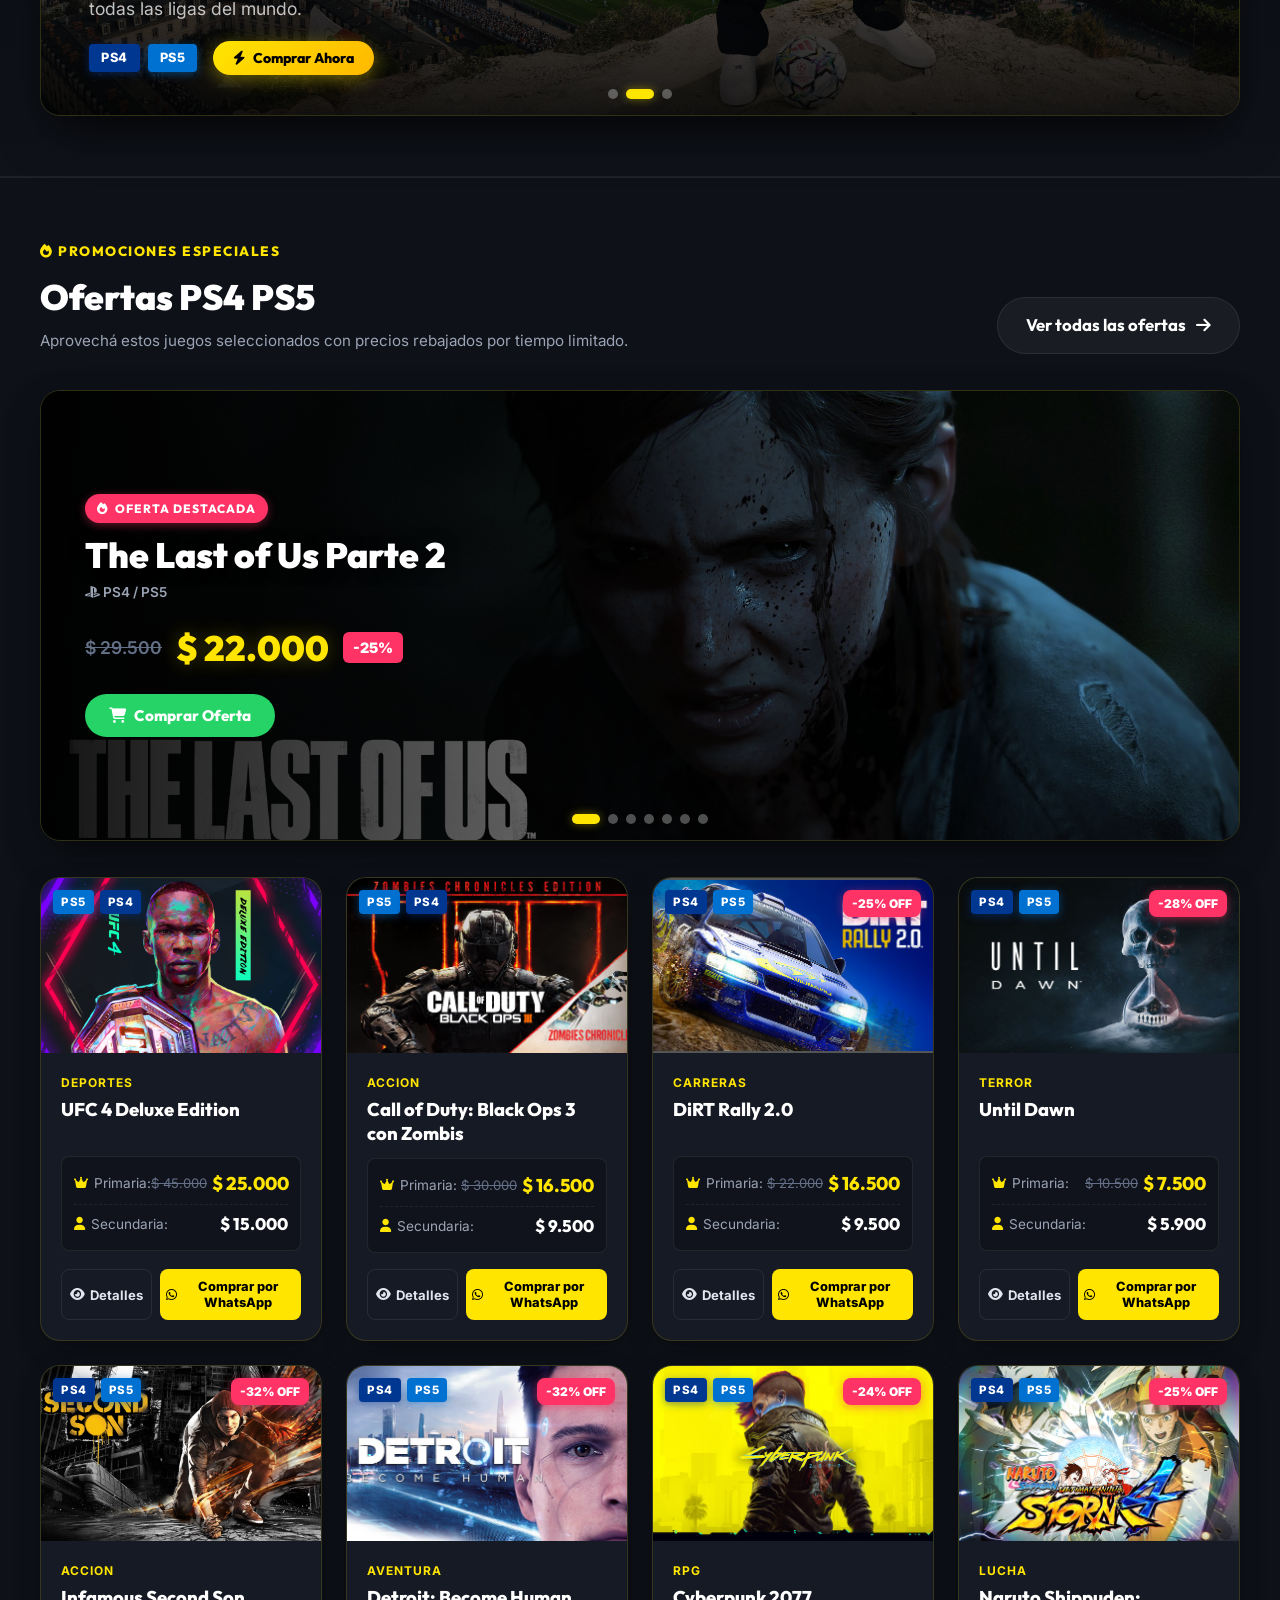
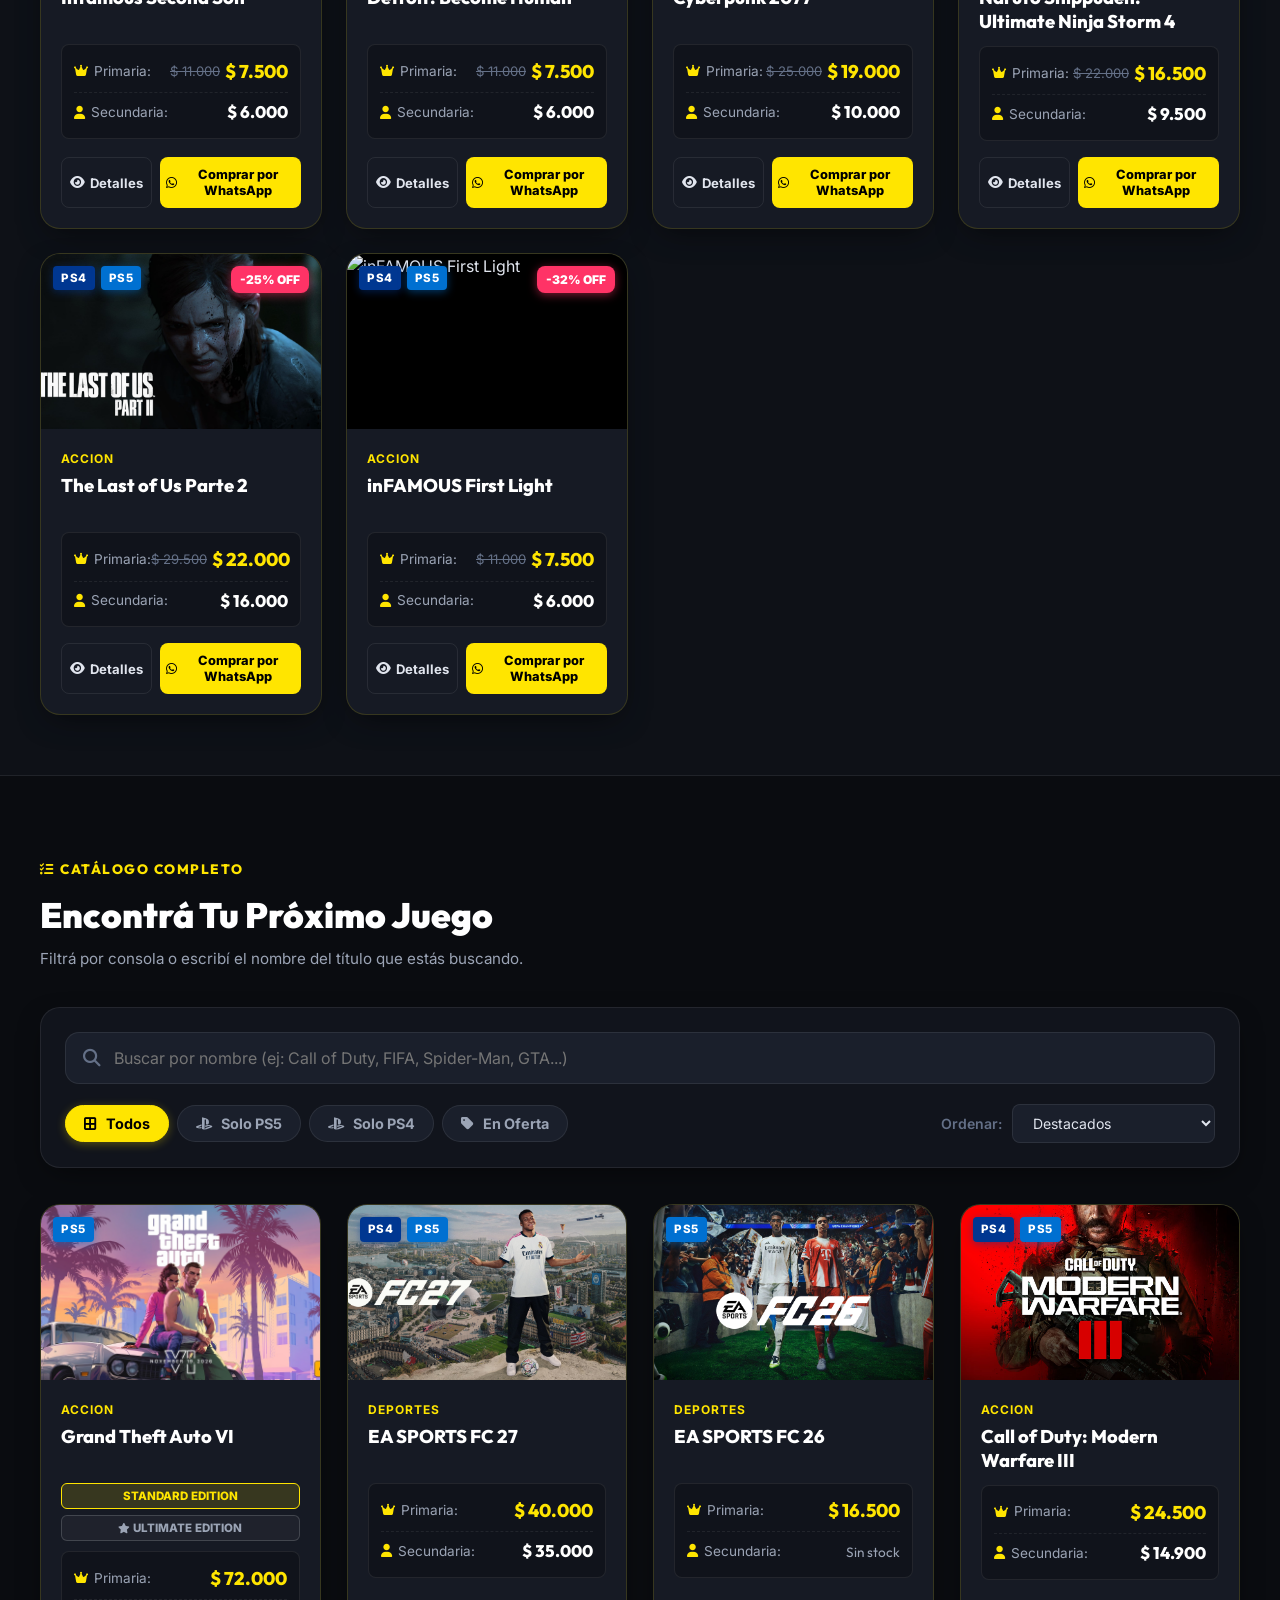
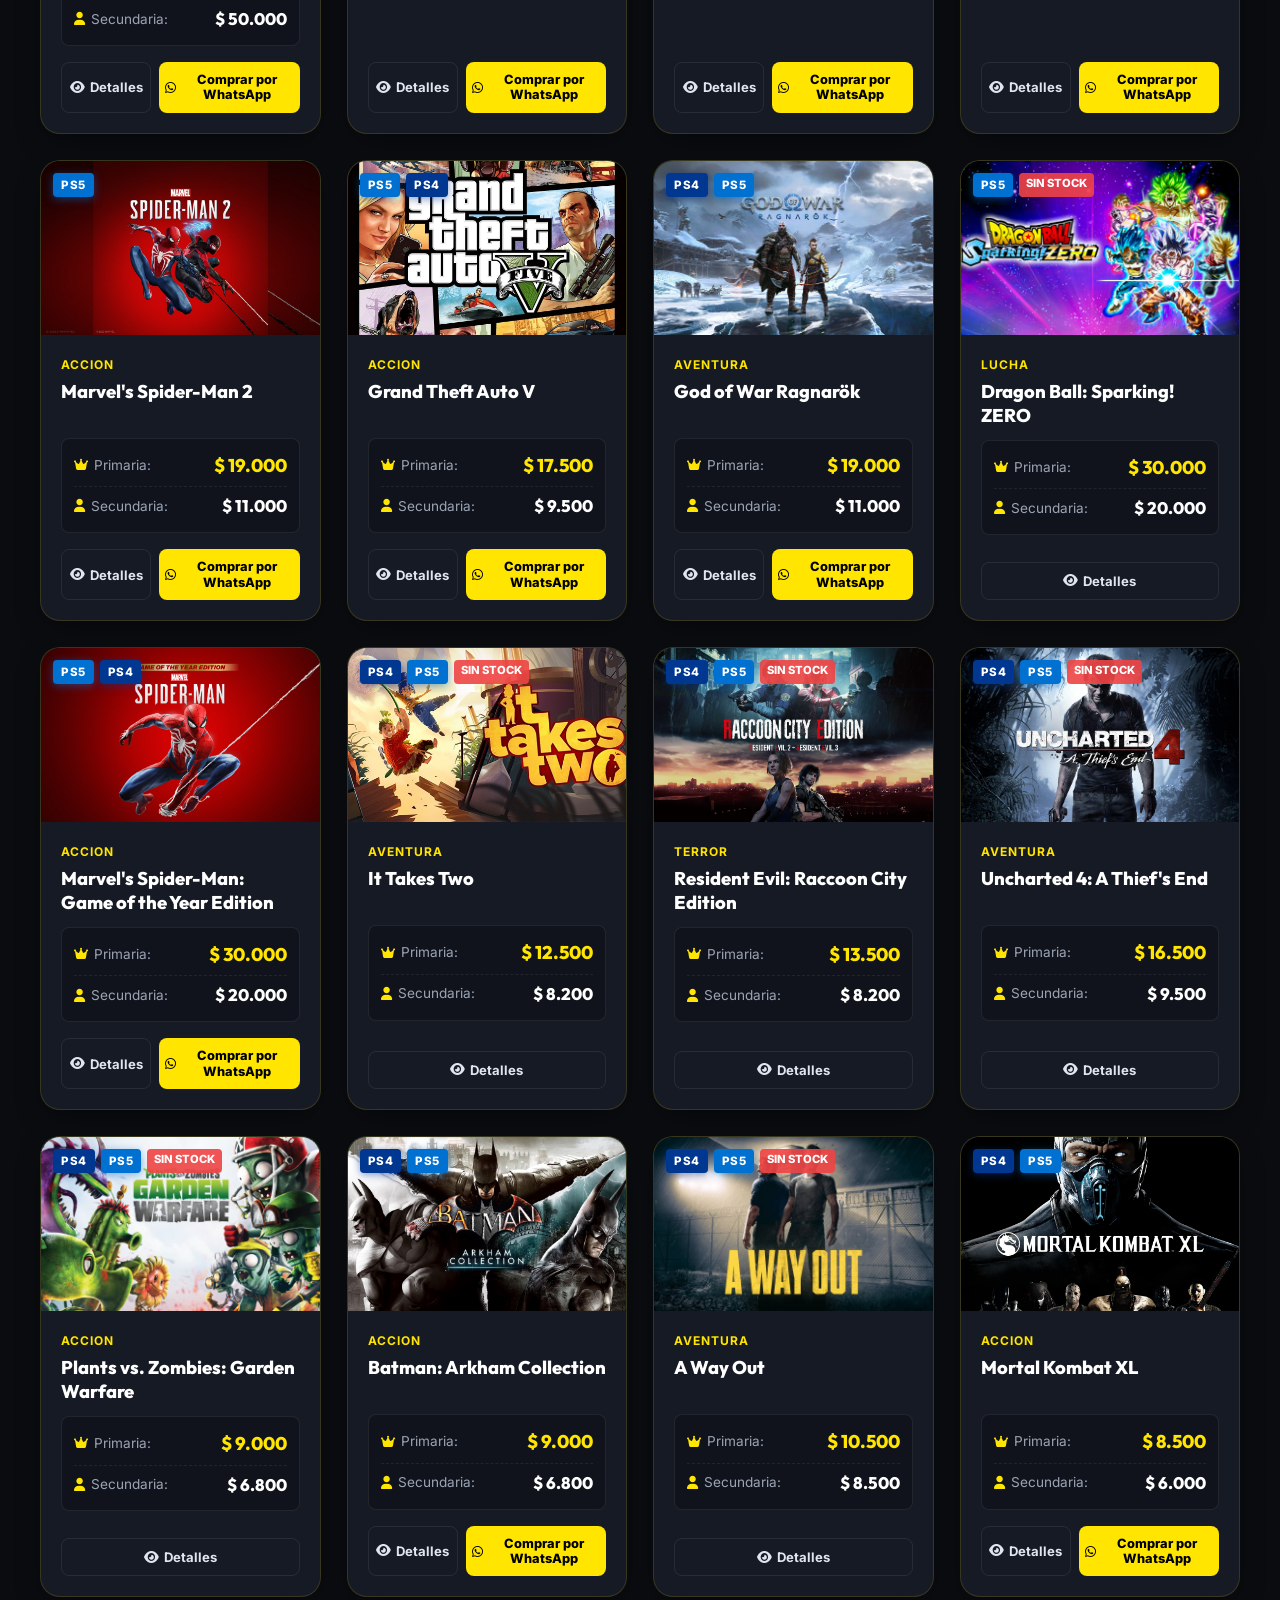
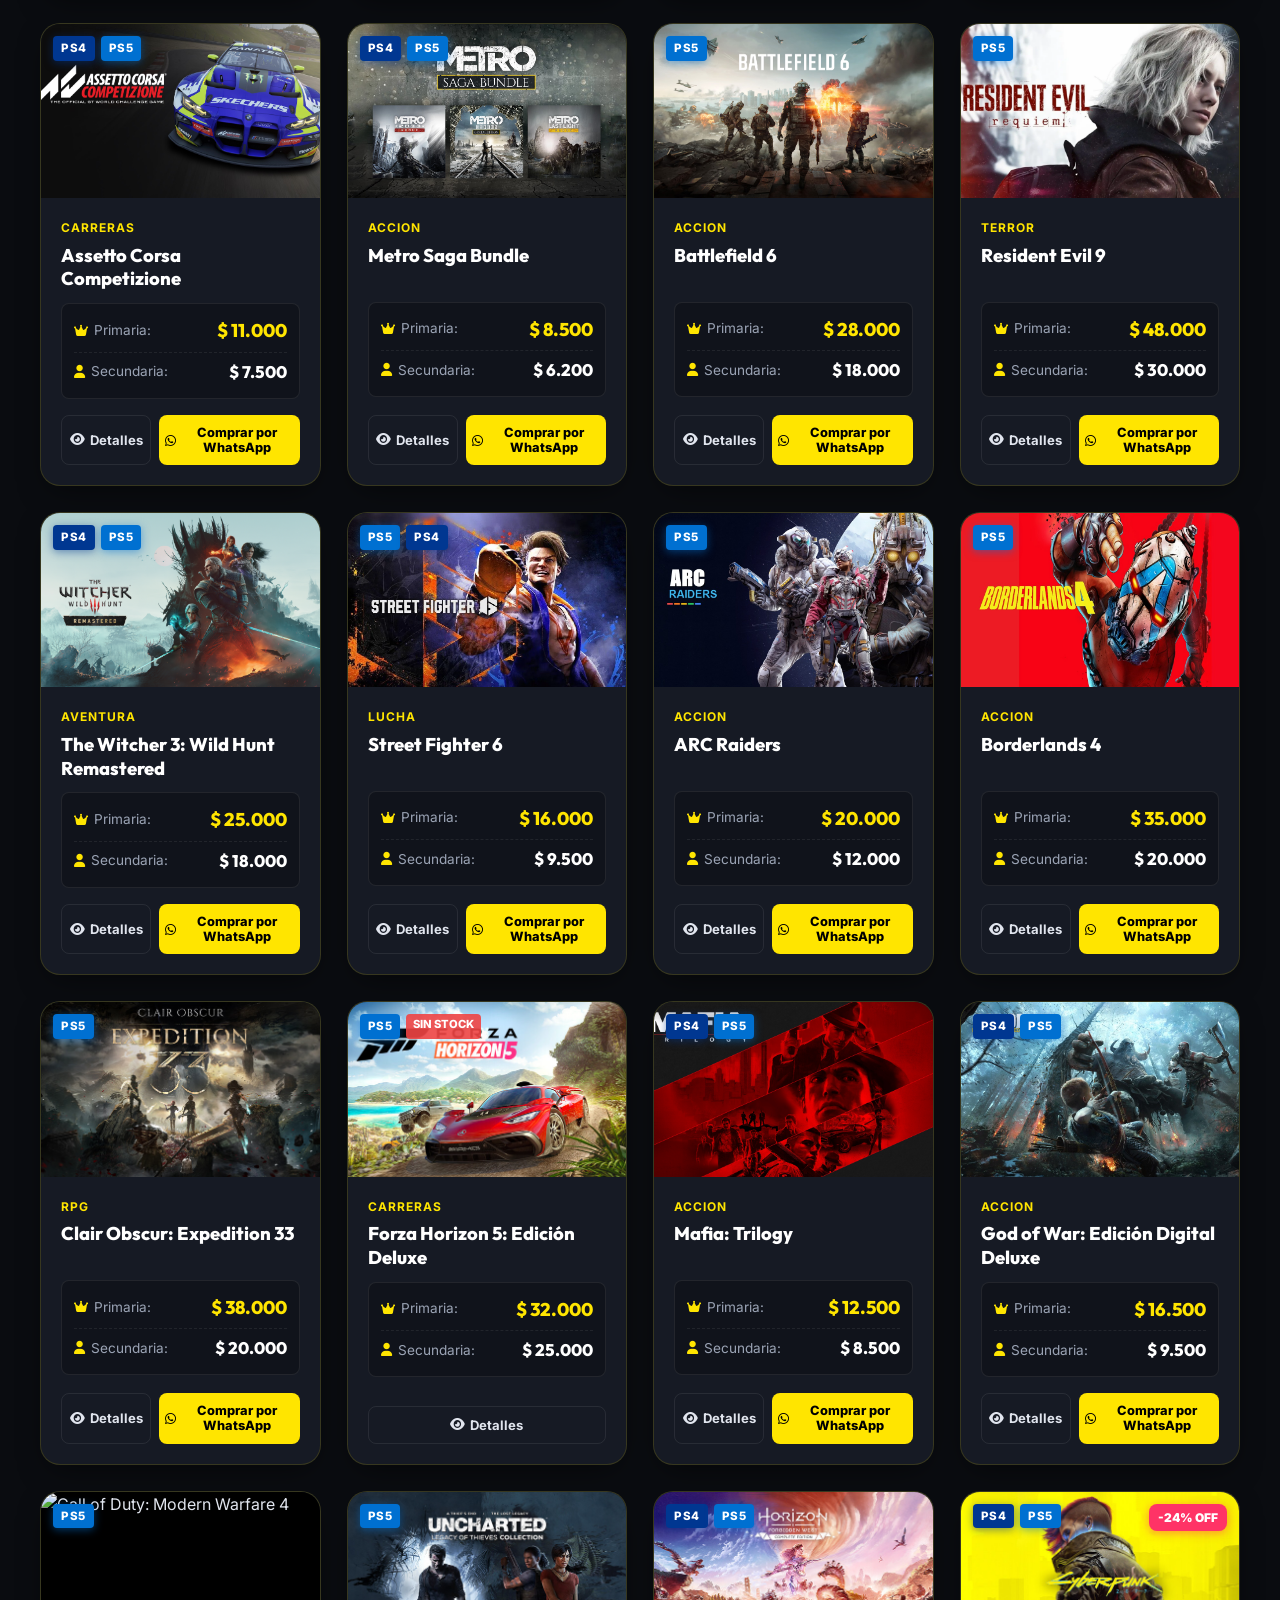
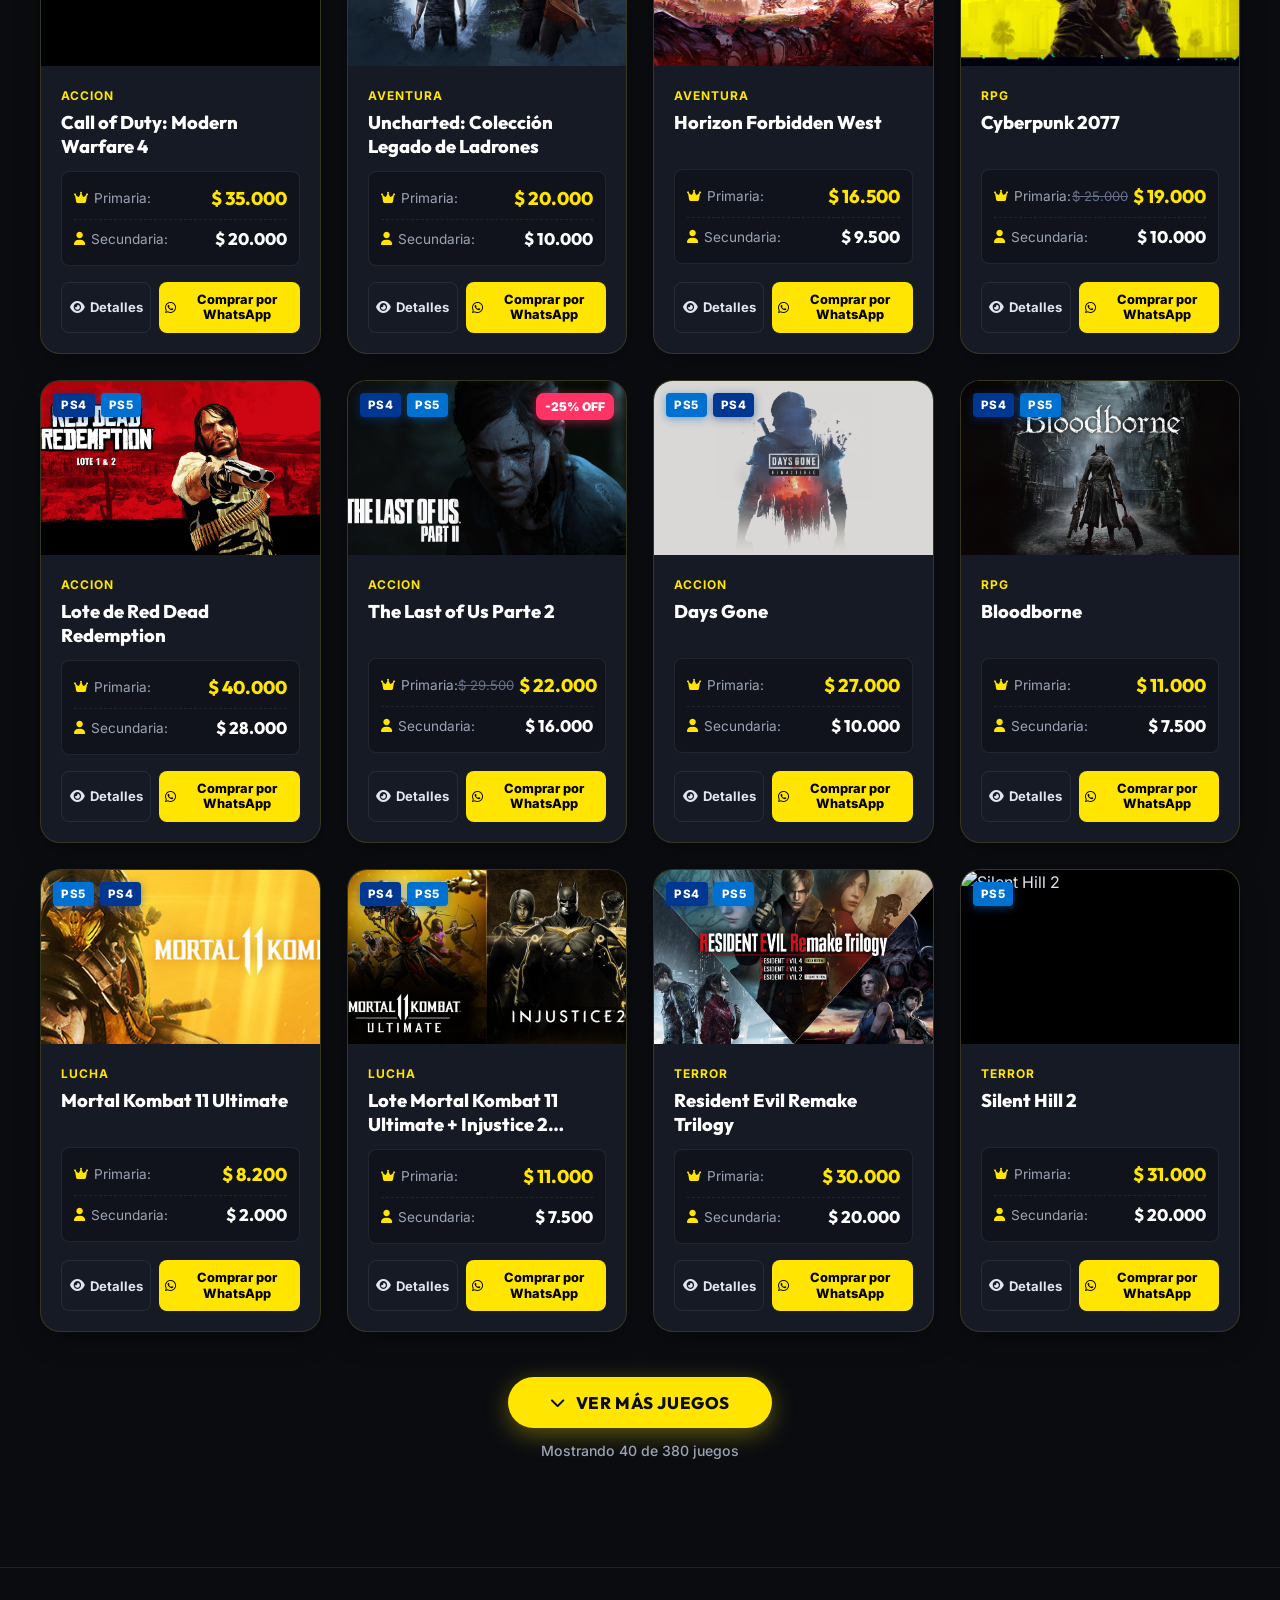
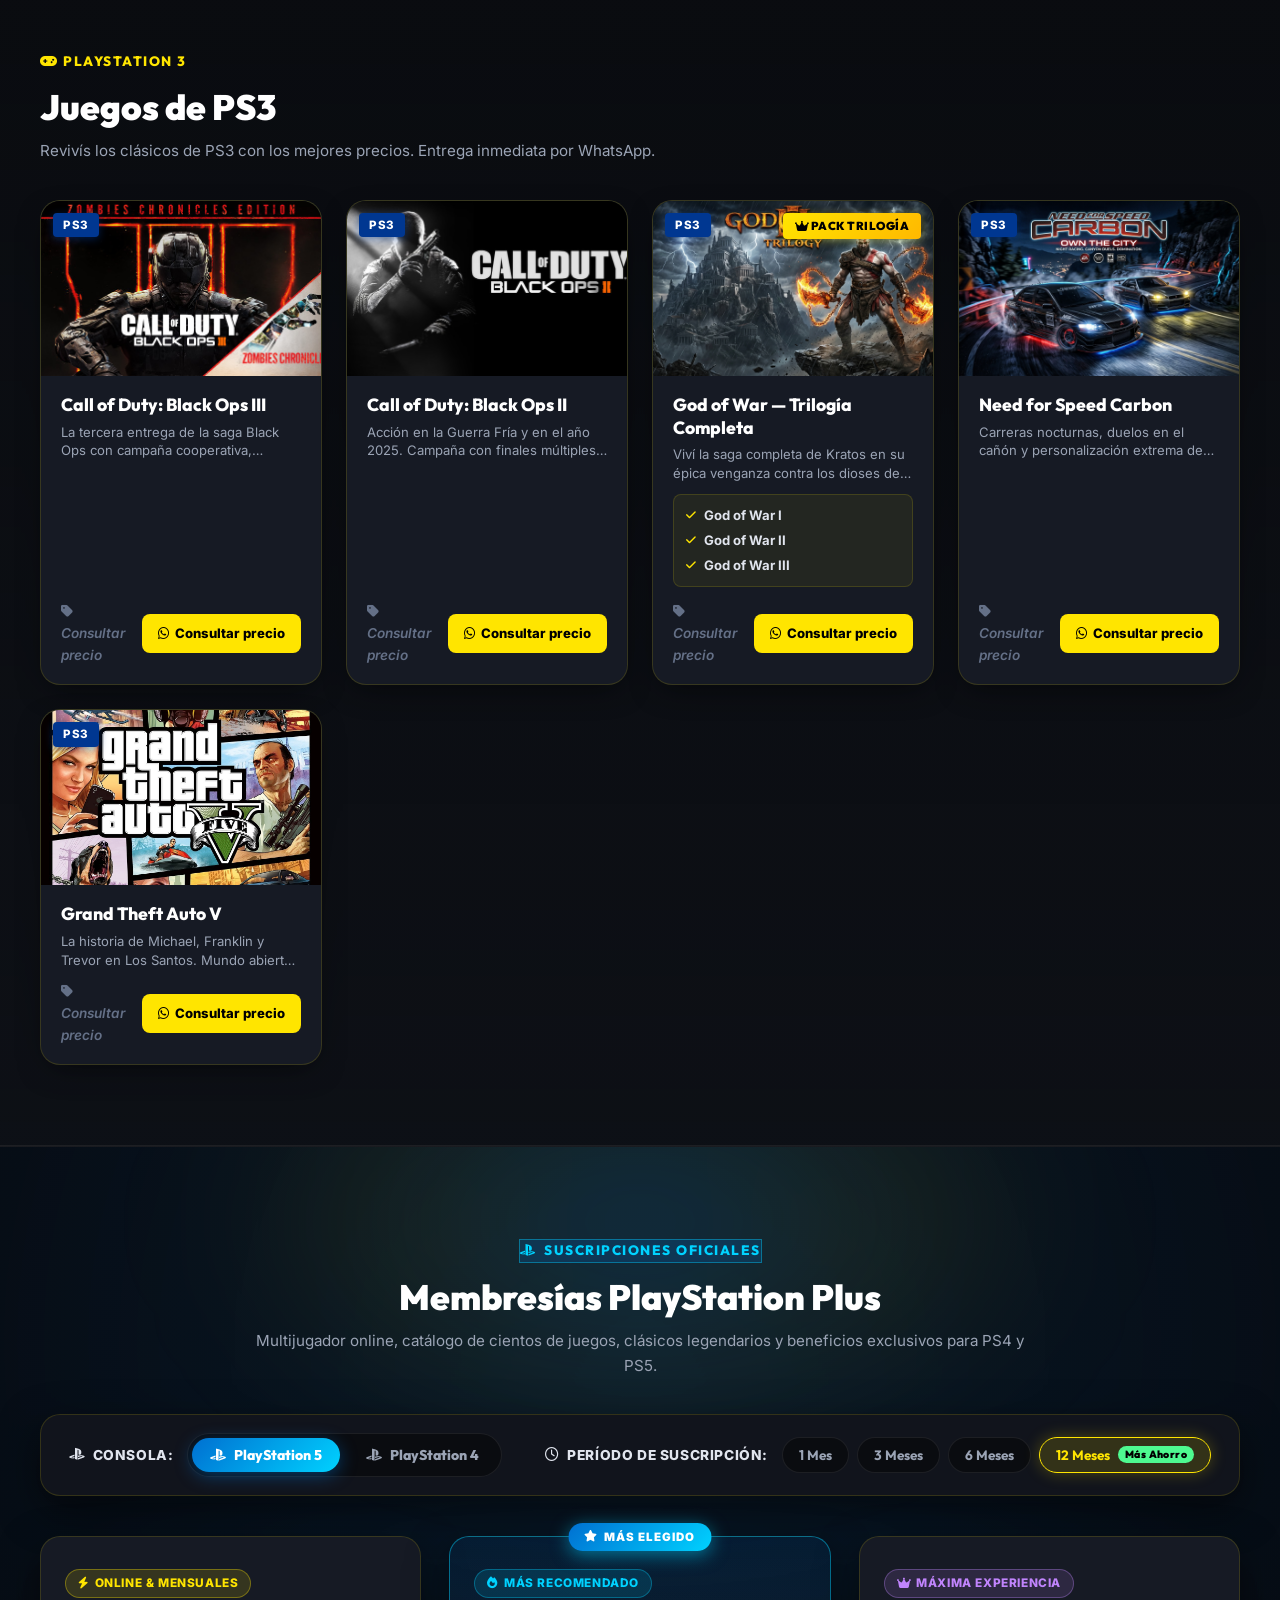
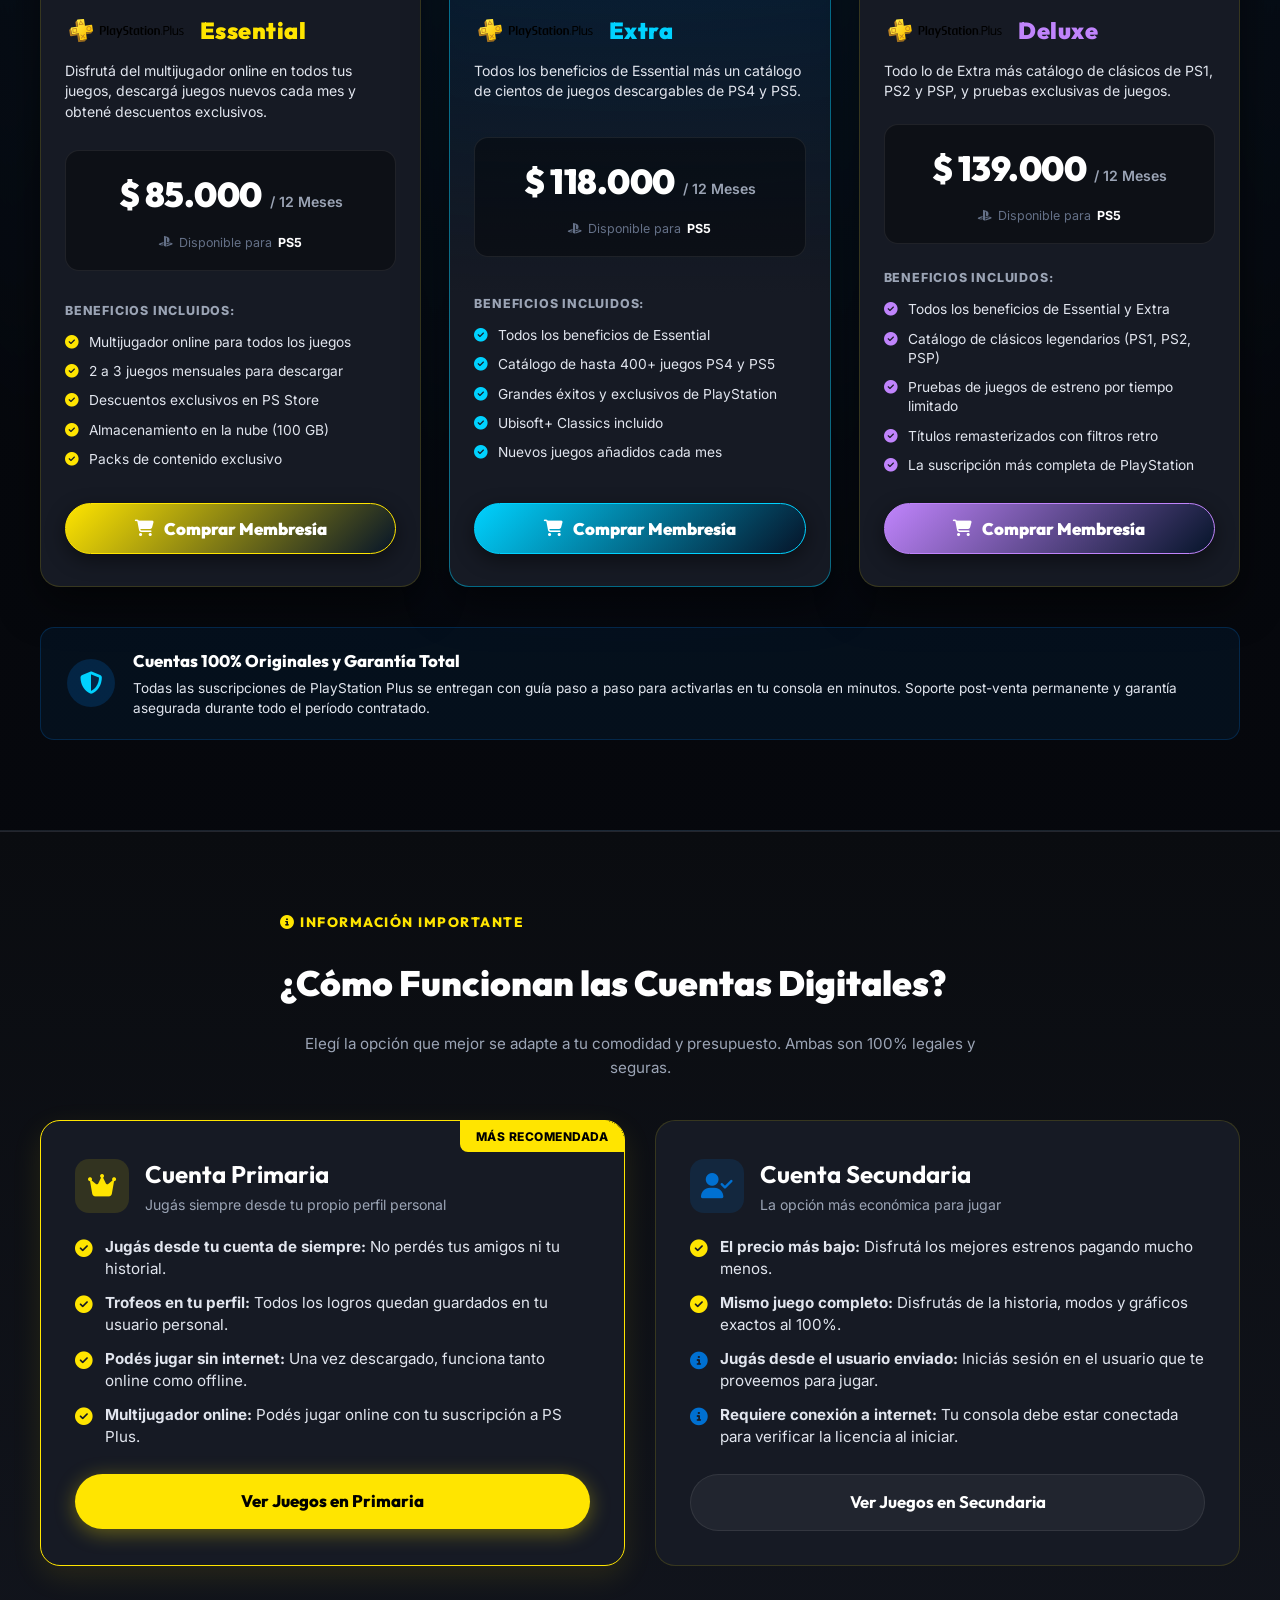
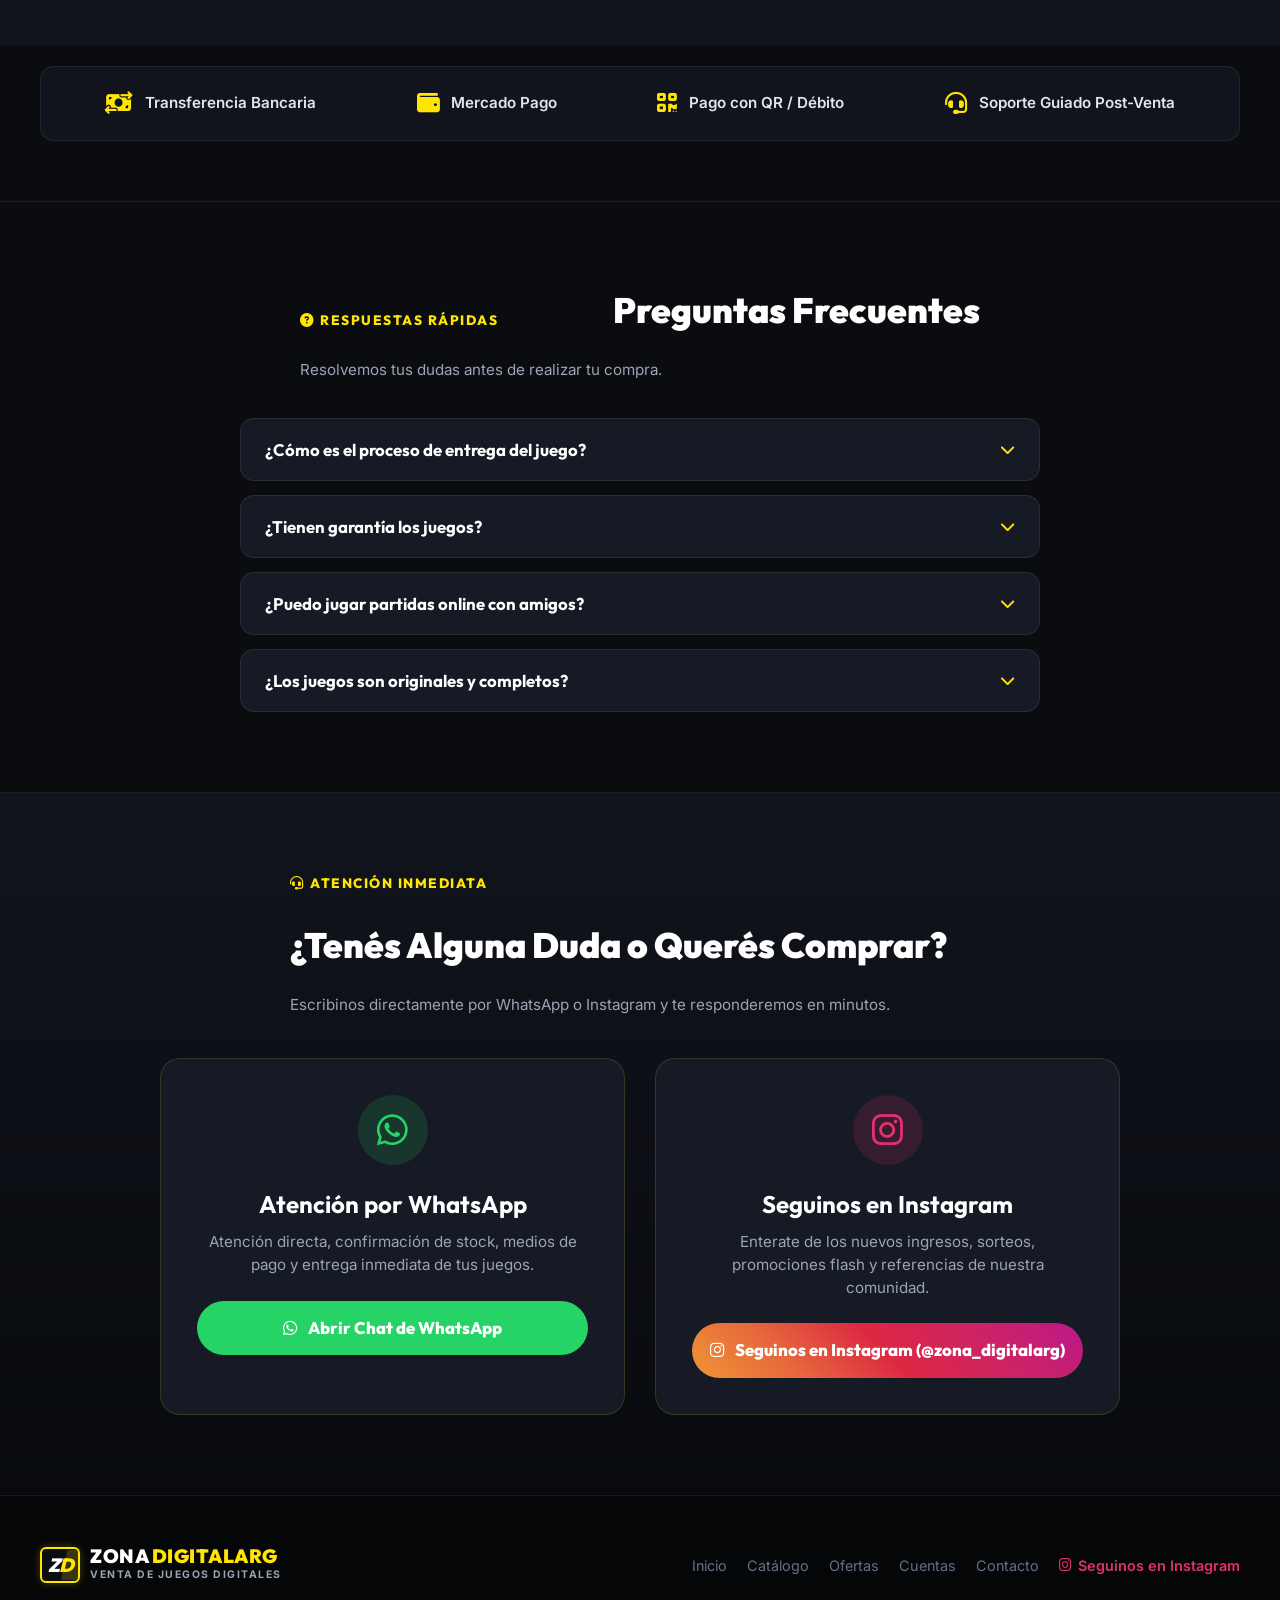
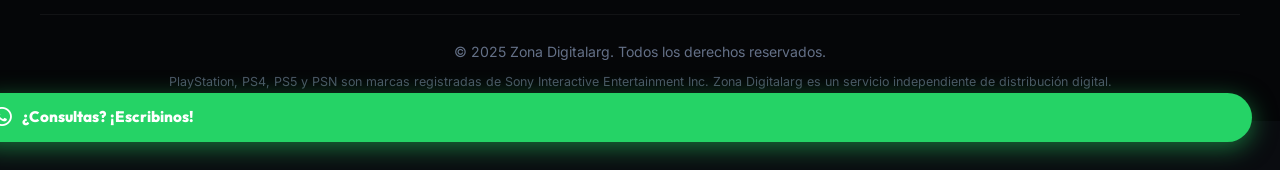
==== commit 5476157d: "Add files via upload" ====
--- a/index.html
+++ b/index.html
@@ -933,7 +933,7 @@
                         <div class="transfer-detail-row">
                             <span class="detail-label">Alias:</span>
                             <div class="alias-action-container">
-                                <span class="detail-value alias-highlight" id="transferAliasValue">album.bruno.182.mp</span>
+                                <span class="detail-value alias-highlight" id="transferAliasValue">zona.digital.arg</span>
                                 <button type="button" class="btn-copy-alias" id="copyAliasBtn" onclick="copyAliasToClipboard()" title="Copiar alias">
                                     <i class="fa-regular fa-copy"></i>
                                     <span id="copyAliasBtnText">Copiar</span>
@@ -1047,8 +1047,8 @@
     <!-- Configuración de Supabase -->
     <script src="supabase-config.js"></script>
     <!-- Catálogo base local -->
-    <script src="games.js?v=12.0"></script>
+    <script src="games.js?v=12.1"></script>
     <!-- Lógica de la tienda y sincronización en vivo -->
-    <script src="app.js?v=12.0"></script>
+    <script src="app.js?v=12.1"></script>
 </body>
 </html>
